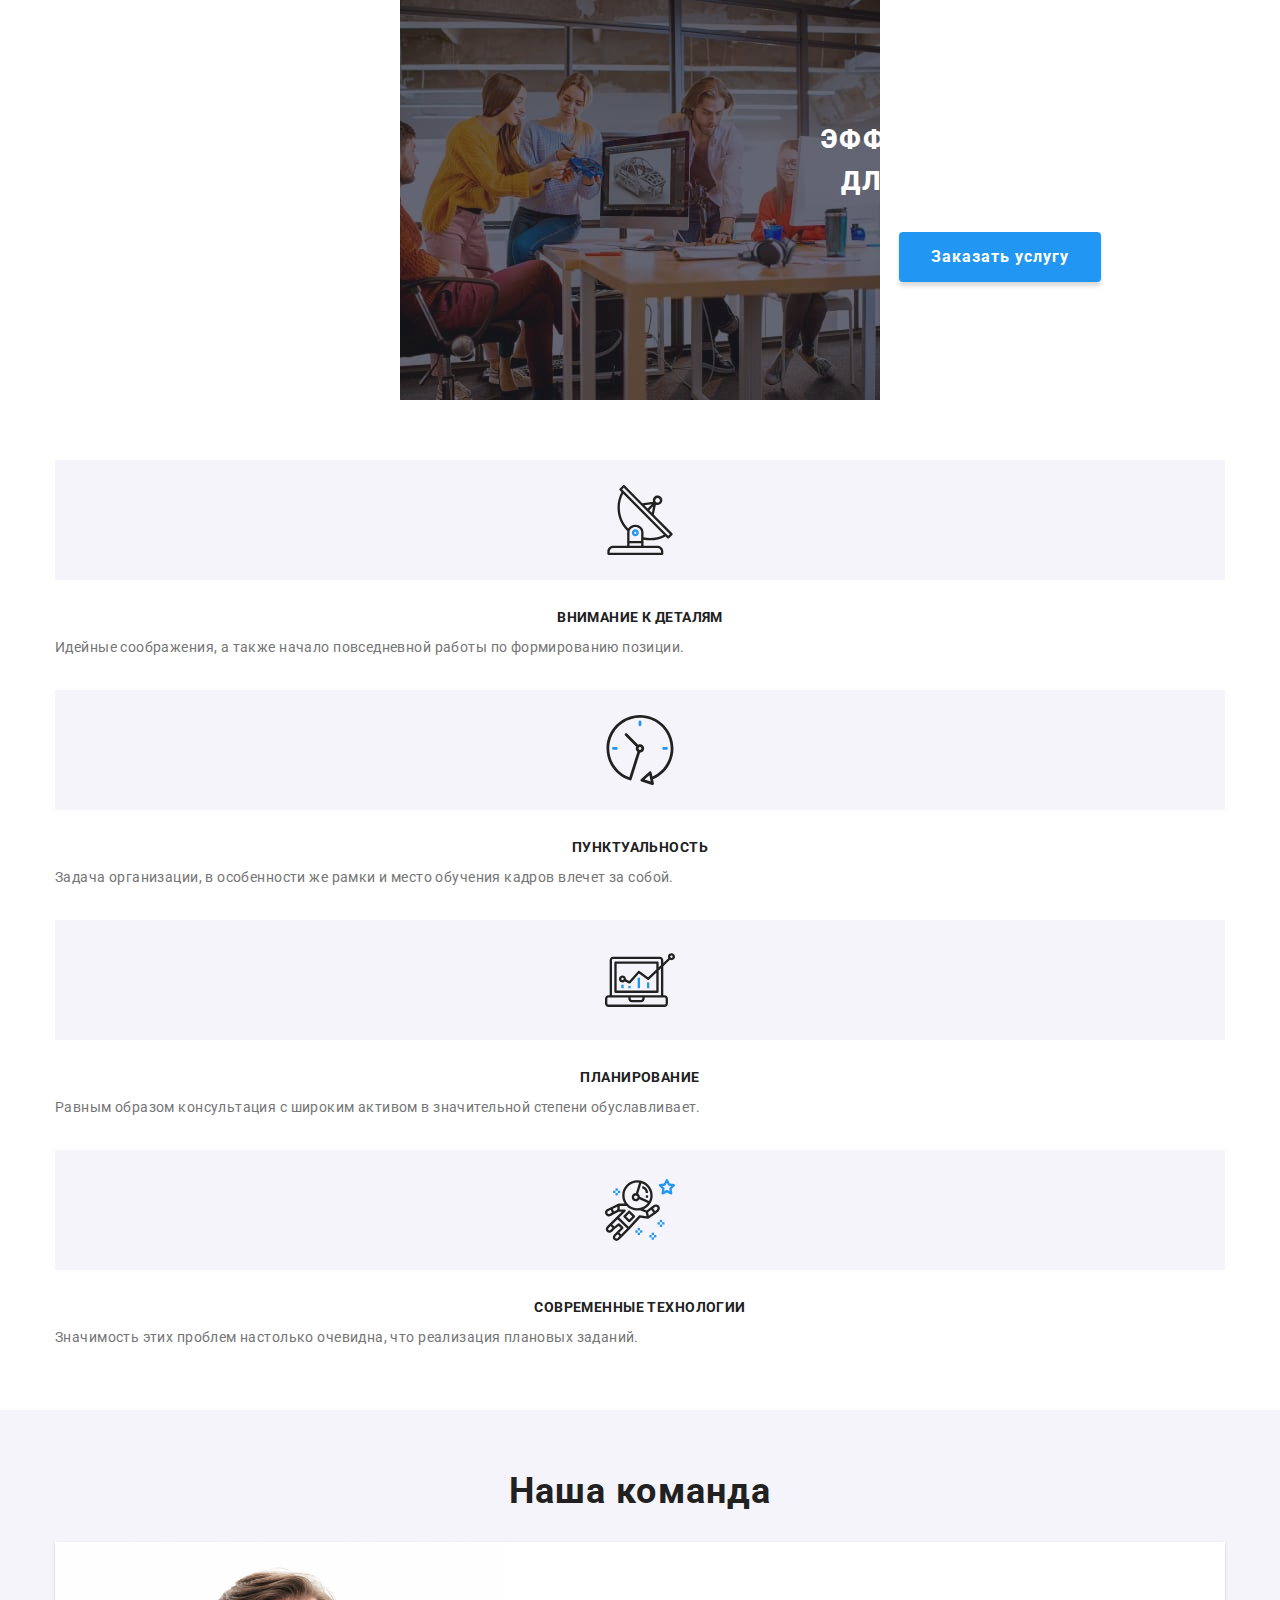
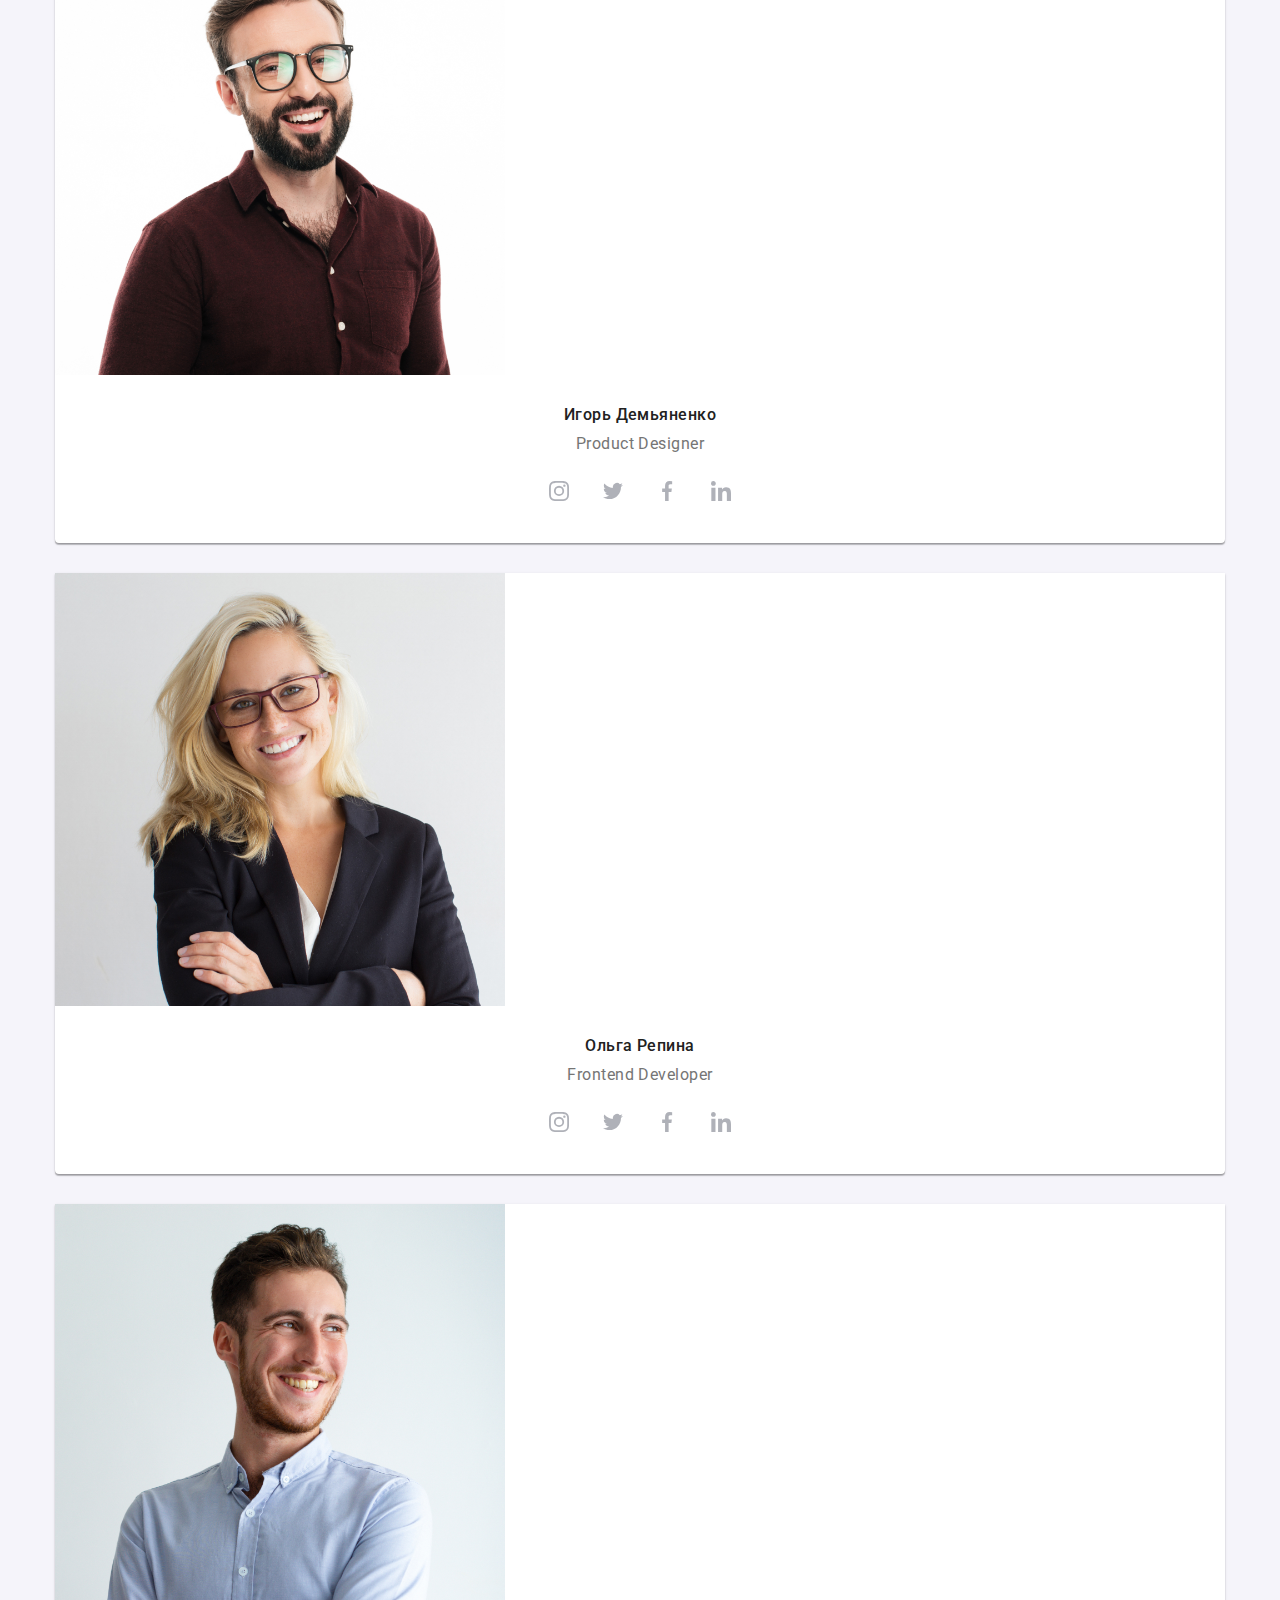
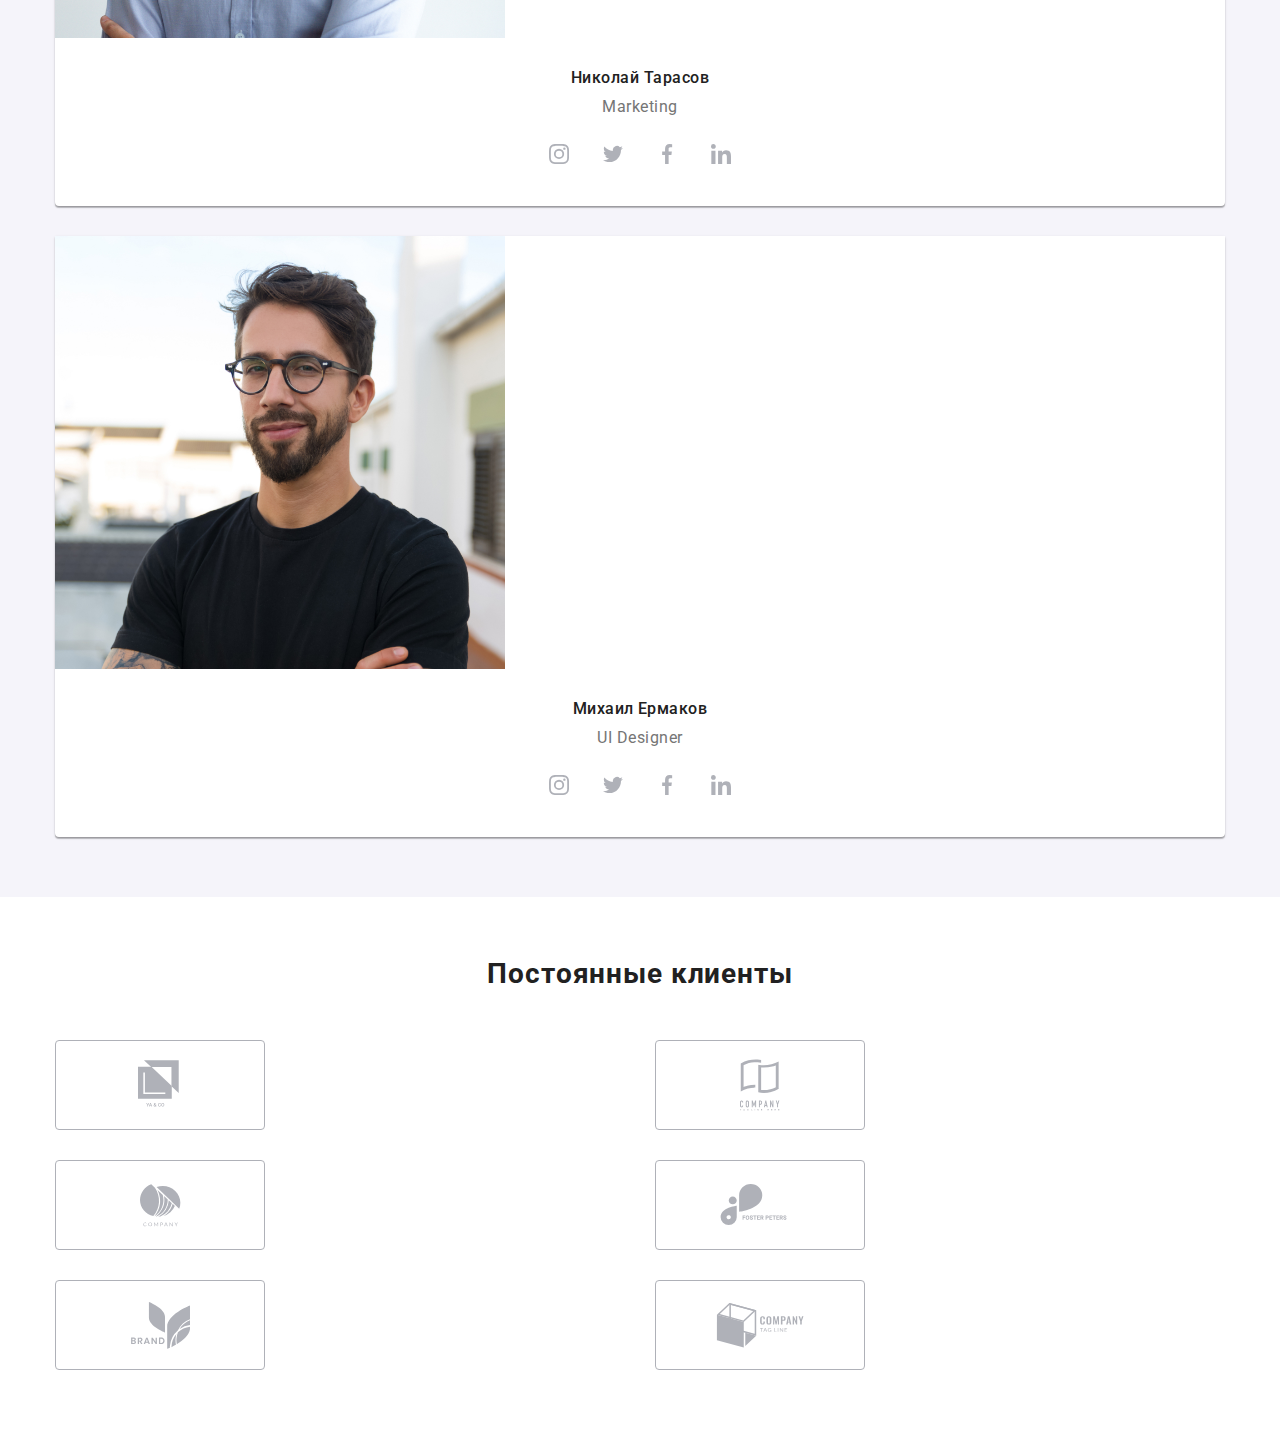
==== index.html @ 057b0af7 "Робота над мобільною версією" ====
<!DOCTYPE html>
<html lang="ru">
<head>
    <meta charset="UTF-8">
    <meta name="viewport" content="width=device-width, initial-scale=1.0">
    <title>WebStudio</title>
    <link href="https://fonts.googleapis.com/css2?family=Raleway:wght@700&family=Roboto:wght@400;500;700;900&display=swap"
        rel="stylesheet" />
    <link rel="stylesheet" href="https://cdnjs.cloudflare.com/ajax/libs/modern-normalize/1.0.0/modern-normalize.min.css" />
    <link rel="stylesheet" href="./css/main.min.css" />
</head>
<body>
    <!-- <header>
        <div class="container main-top">
            <nav class="nav">
                <a class="logo" href="./index.html">Web<span class="logo-top">Studio</span></a>
                <ul class="site-nav list">
                    <li class="item"><a class="navigation current" href="./index.html">Студия</a></li>
                    <li class="item"><a class="navigation" href="./portfolio.html">Портфолио</a></li>
                    <li class="item"><a class="navigation" href="#contacts">Контакты</a></li>
                </ul>
            </nav>
            <ul class="schedule-contacts list">
                <li>
                    <a class="contacts" href="mailto:info@example.com">
                    <svg class="contacts-icon" width="16" height="12">
                    <use href="./images/sprite.svg#envelope"></use>
                </svg>info@devstudio.com</a></li>
                <li>
                    <a class="contacts" href="tel:+380991111111">
                    <svg class="contacts-icon" width="10" height="16">
                    <use href="./images/sprite.svg#smartphone"></use>
                </svg>+38 096 111 11 11</a></li>
            </ul>
        </div>
    </header> -->
    <main>
        <div class="overlay">
            <section class="hero">
                <div class="container">
                    <div class="hero-container">
                        <h1 class="hero-title">Эффективные решения для вашего бизнеса</h1>
                        <button class="hero-button" type="button" data-modal-open>Заказать услугу</button>
                    </div>
                        <div class="backdrop is-hidden" data-modal>
                            <div class="modal">
                                <button class="close-btn" data-modal-close>
                                    <svg class="cross" width="11" height="11">
                                        <use href="./images/sprite.svg#close"></use>
                                    </svg></button>
                                <form class="form js-speaker-form" autocomplete="off">
                                    <h2 class="modal-title">Оставьте свои данные, мы вам перезвоним</h2>
                                    <div class="form-field">
                                        <label for="name" class="form-label">Имя</label>
                                        <input class="form-input" type="text" name="name" id="name" />
                                        <span class="form-element">
                                            <svg class="form-icon" width="18" height="18">
                                                <use href="./images/sprite.svg#name"></use>
                                            </svg>
                                        </span>
                                    </div>
                                    <div class="form-field">
                                        <label for="tel" class="form-label">Телефон</label>
                                        <input class="form-input" type="tel" name="tel" id="tel" />
                                        <span class="form-element">
                                            <svg class="form-icon" width="18" height="18">
                                                <use href="./images/sprite.svg#phone"></use>
                                            </svg>
                                        </span>
                                    </div>
                                    <div class="form-field">
                                        <label for="mail" class="form-label">Почта</label>
                                        <input class="form-input" type="mail" name="mail" id="mail" />
                                        <span class="form-element">
                                            <svg class="form-icon" width="18" height="18">
                                                <use href="./images/sprite.svg#email"></use>
                                            </svg>
                                        </span>
                                    </div>
                                    <div class="form-field">
                                        <label for="comment" class="form-label">Комментарий</label>
                                        <textarea name="comment" id="comment" rows="7" placeholder="Введите текст"></textarea>
                                    </div>
                                    <div class="agreement-check">
                                        <label class="agreement-form" for="agreement">
                                            <input class="checkbox" type="checkbox" name="agreement" id="agreement">
                                            <span class="check"></span>
                                            Соглашаюсь с рассылкой и принимаю&nbsp
                                            <a class="condition" href="">Условия договора</a></label>
                                    </div>
                                    <div class="form-btn">
                                        <button class="confirm-btn" type="submit">Отправить</button>
                                    </div>
                                </form>
                            </div>
                        </div>
                </div>
            </section>
        </div>
        <section class="features-section">
            <div class="container">
                <h2 hidden>Наши особенности</h2>
                <ul class="features-schedule list">
                    <li class="features-item">
                        <h3 class="features">Внимание к деталям</h3>
                        <p class="features-text">Идейные соображения, а также начало повседневной работы по формированию позиции.</p>
                    </li>
                    <li class="features-item">
                        <h3 class="features">Пунктуальность</h3>
                        <p class="features-text">Задача организации, в особенности же рамки и место обучения кадров влечет за собой.</p>
                    </li>
                    <li class="features-item">
                        <h3 class="features">Планирование</h3>
                        <p class="features-text">Равным образом консультация с широким активом в значительной степени обуславливает.</p>
                    </li>
                    <li class="features-item">
                        <h3 class="features">Современные технологии</h3>
                        <p class="features-text">Значимость этих проблем настолько очевидна, что реализация плановых заданий.</p>
                    </li>
                </ul>
            </div>
        </section>
        <!-- <section class="job-section">
            <div class="container">
                <h2 class="job-title">Чем мы занимаемся</h2>
                <ul class="job-schedule list">
                    <li class="job-item"><img src="./images/img1.jpg" width="370" height="294" alt="программист-работает-на-компьютере" />
                    <div class="label">Десктопные приложения</div></li>
                    <li class="job-item"><img src="./images/img2.jpg" width="370" height="294" alt="дизайнеры-разрабатывают-приложения-для-смартфонов" />
                    <div class="label">Мобильные приложения</div></li>
                    <li class="job-item"><img src="./images/img3.jpg" width="370" height="294" alt="художник-дизайнер-выбирает-цвета" />
                    <div class="label">Дизайнерские решения</div></li>
                </ul>
            </div>
        </section> -->
        <section class="team">
            <div class="container">
                <h2 class="team-title">Наша команда</h2>
                <ul class="team-schedule list">
                    <li class="team-item"><img class="team-photo" src="./images/img4.jpg" width="450" height="460" alt="Product Designer" />
                        <h3 class="name">Игорь Демьяненко</h3>
                        <p class="employment" lang="en">Product Designer</p>
                        <ul class="social list">
                            <li>
                                <a class="social-links" href="">
                                    <svg class="links-icons">
                                        <use href="./images/sprite.svg#instagram"></use>
                                    </svg>
                                </a>
                            </li>
                            <li>
                                <a class="social-links" href="">
                                    <svg class="links-icons">
                                        <use href="./images/sprite.svg#twitter"></use>
                                    </svg>
                                </a>
                            </li>
                            <li>
                                <a class="social-links" href="">
                                    <svg class="links-icons">
                                        <use href="./images/sprite.svg#facebook"></use>
                                    </svg>
                                </a>
                            </li>
                            <li>
                                <a class="social-links" href="">
                                    <svg class="links-icons">
                                        <use href="./images/sprite.svg#linkedin"></use>
                                    </svg>
                                </a>
                            </li>
                        </ul>
                    </li>
                    <li class="team-item"><img class="team-photo" src="./images/img5.jpg" width="450" height="460" alt="Frontend Developer" />
                        <h3 class="name">Ольга Репина</h3>
                        <p class="employment" lang="en">Frontend Developer</p>
                        <ul class="list social">
                            <li>
                                <a class="social-links" href="">
                                    <svg class="links-icons">
                                        <use href="./images/sprite.svg#instagram"></use>
                                    </svg>
                                </a>
                            </li>
                            <li>
                                <a class="social-links" href="">
                                    <svg class="links-icons">
                                        <use href="./images/sprite.svg#twitter"></use>
                                    </svg>
                                </a>
                            </li>
                            <li>
                                <a class="social-links" href="">
                                    <svg class="links-icons">
                                        <use href="./images/sprite.svg#facebook"></use>
                                    </svg>
                                </a>
                            </li>
                            <li>
                                <a class="social-links" href="">
                                    <svg class="links-icons">
                                        <use href="./images/sprite.svg#linkedin"></use>
                                    </svg>
                                </a>
                            </li>
                        </ul>
                    </li>
                    <li class="team-item"><img class="team-photo" src="./images/img6.jpg" width="450" height="460" alt="Marketing" />
                        <h3 class="name">Николай Тарасов</h3>
                        <p class="employment" lang="en">Marketing</p>
                        <ul class="list social">
                            <li>
                                <a class="social-links" href="">
                                    <svg class="links-icons">
                                        <use href="./images/sprite.svg#instagram"></use>
                                    </svg>
                                </a>
                            </li>
                            <li>
                                <a class="social-links" href="">
                                    <svg class="links-icons">
                                        <use href="./images/sprite.svg#twitter"></use>
                                    </svg>
                                </a>
                            </li>
                            <li>
                                <a class="social-links" href="">
                                    <svg class="links-icons">
                                        <use href="./images/sprite.svg#facebook"></use>
                                    </svg>
                                </a>
                            </li>
                            <li>
                                <a class="social-links" href="">
                                    <svg class="links-icons">
                                        <use href="./images/sprite.svg#linkedin"></use>
                                    </svg>
                                </a>
                            </li>
                        </ul>
                    </li>
                    <li class="team-item"><img class="team-photo" src="./images/img7.jpg" width="450" height="460" alt="UI Designer" />
                        <h3 class="name">Михаил Ермаков</h3>
                        <p class="employment" lang="en">UI Designer</p>
                        <ul class="list social">
                            <li>
                                <a class="social-links" href="">
                                    <svg class="links-icons">
                                        <use href="./images/sprite.svg#instagram"></use>
                                    </svg>
                                </a>
                            </li>
                            <li>
                                <a class="social-links" href="">
                                    <svg class="links-icons">
                                        <use href="./images/sprite.svg#twitter"></use>
                                    </svg>
                                </a>
                            </li>
                            <li>
                                <a class="social-links" href="">
                                    <svg class="links-icons">
                                        <use href="./images/sprite.svg#facebook"></use>
                                    </svg>
                                </a>
                            </li>
                            <li>
                                <a class="social-links" href="">
                                    <svg class="links-icons">
                                        <use href="./images/sprite.svg#linkedin"></use>
                                    </svg>
                                </a>
                            </li>
                        </ul>
                    </li>
                </ul>
            </div>
        </section>
        <section class="customers">
            <div class="container">
                <h2 class="customers-title">Постоянные клиенты</h2>
                <ul class="customers-schedule list">
                    <li class="item">
                        <a class="customers-links" href="">
                            <svg class="customers-icons" width="45" height="50">
                                <use href="./images/sprite.svg#logo-1"></use>
                            </svg>
                        </a>
                    </li>
                    <li class="item">
                        <a class="customers-links" href="">
                            <svg class="customers-icons" width="40" height="52">
                                <use href="./images/sprite.svg#logo-2"></use>
                            </svg>
                        </a>
                    </li>
                    <li class="item">
                        <a class="customers-links" href="">
                            <svg class="customers-icons" width="41" height="43">
                                <use href="./images/sprite.svg#logo-3"></use>
                            </svg>
                        </a>
                    </li>
                    <li class="item">
                        <a class="customers-links" href="">
                            <svg class="customers-icons" width="80" height="42">
                                <use href="./images/sprite.svg#logo-4"></use>
                            </svg>
                        </a>
                    </li>
                    <li class="item">
                        <a class="customers-links" href="">
                            <svg class="customers-icons" width="59" height="47">
                                <use href="./images/sprite.svg#logo-5"></use>
                            </svg>
                        </a>
                    </li>
                    <li class="item">
                        <a class="customers-links" href="">
                            <svg class="customers-icons" width="89" height="45">
                                <use href="./images/sprite.svg#logo-6"></use>
                            </svg>
                        </a>
                    </li>
                </ul>
            </div>
        </section>
    </main>
    <!-- <footer id="contacts" class="footer">
        <div class="container footer-general">
            <div class="footer-pack">
                <a class="logo" href="./index.html">Web<span class="logo-bottom">Studio</span></a>
                <ul class="footer-flexbox list">
                    <li class="location">г. Киев, пр-т Леси Украинки, 26</li>
                    <li><a class="mail" href="mailto:info@example.com">info@example.com</a></li>
                    <li><a class="mail" href="tel:+380991111111">+38 099 111 11 11</a></li>
                </ul>
            </div>
            <div class="appeal">
                <p class="appeal-title">присоединяйтесь</p>
                <ul class="schedule-socials list">
                    <li><a class="footer-socials" href="">
                            <svg class="links-icons">
                                <use href="./images/sprite.svg#instagram"></use>
                            </svg>
                        </a>
                    </li>
                    <li><a class="footer-socials" href="">
                            <svg class="links-icons">
                                <use href="./images/sprite.svg#twitter"></use>
                            </svg>
                        </a>
                    </li>
                    <li><a class="footer-socials" href="">
                            <svg class="links-icons">
                                    <use href="./images/sprite.svg#facebook"></use>
                            </svg>
                        </a>
                    </li>
                    <li><a class="footer-socials" href="">
                            <svg class="links-icons">
                                <use href="./images/sprite.svg#linkedin"></use>
                            </svg>
                        </a>
                    </li>
                </ul>
            </div>
            <div class="subscription">
                <form autocomplete="off">
                    <p class="subscription-title">подпишитесь на рассылку</p>
                    <div class="subscription-area">
                        <input class="subscription-input" type="mail" name="email" placeholder="E-mail" />
                        <button class="subscription-btn">Подписаться
                            <svg class="icon-send" width="24" height="24">
                                <use href="./images/sprite.svg#icon-send"></use>
                            </svg>
                        </button>
                    </div>
                </form>
            </div>
        </div>
    </footer> -->
    <script src="./js/modal.js"></script>
</body>
</html>
---- css/main.min.css ----
body{font-family:"Roboto", sans-serif;color:#757575;background-color:#fff}img{display:block;max-width:100%;height:auto}h1,h2,h3,p{margin-top:0}.list{margin:0;padding:0;list-style:none}.container{margin-left:auto;margin-right:auto;padding-left:15px;padding-right:15px}@media screen and (min-width: 480px){.container{width:480px}}@media screen and (min-width: 768px){.container{width:768px}}@media screen and (min-width: 1200px){.container{width:1200px}}.main-top{display:-webkit-box;display:-ms-flexbox;display:flex;-webkit-box-align:center;-ms-flex-align:center;align-items:center}.nav{display:-webkit-box;display:-ms-flexbox;display:flex;-webkit-box-align:center;-ms-flex-align:center;align-items:center}.logo-top{font-family:Raleway, sans-serif;font-weight:700;font-size:26px;line-height:1.19;letter-spacing:0.03em;color:#212121;text-decoration:none}.logo{font-family:Raleway, sans-serif;font-weight:700;font-size:26px;line-height:1.19;letter-spacing:0.03em;color:#2196f3;text-decoration:none}.site-nav{display:-webkit-box;display:-ms-flexbox;display:flex;margin-left:93px}.site-nav .item:not(:last-child){margin-right:50px}.navigation{position:relative;display:block;padding-top:32px;padding-bottom:32px;font-weight:500;font-size:14px;line-height:1.14;letter-spacing:0.02em;color:#212121;text-decoration:none;-webkit-transition:color 250ms cubic-bezier(0.4, 0, 0.2, 1);transition:color 250ms cubic-bezier(0.4, 0, 0.2, 1)}.navigation:hover,.navigation:focus{color:#2196f3}.navigation.current{color:#2196f3}.current::after{content:"";position:absolute;display:block;bottom:0;width:100%;height:4px;background-color:#2196f3;border-radius:2px}.schedule-contacts{display:-webkit-box;display:-ms-flexbox;display:flex;-webkit-box-align:center;-ms-flex-align:center;align-items:center;margin-left:auto}.schedule-contacts li:not(:last-child){margin-right:30px}.contacts{display:-webkit-box;display:-ms-flexbox;display:flex;-webkit-box-align:center;-ms-flex-align:center;align-items:center;font-weight:500;font-size:14px;line-height:1.14;letter-spacing:0.02em;color:#757575;text-decoration:none;-webkit-transition:color 250ms cubic-bezier(0.4, 0, 0.2, 1);transition:color 250ms cubic-bezier(0.4, 0, 0.2, 1)}.contacts:hover,.contacts:focus{color:#2196f3}.contacts:hover .contacts-icon,.contacts:focus .contacts-icon{fill:#2196f3}.contacts-icon{margin-right:10px;fill:#757575;-webkit-transition:fill 250ms cubic-bezier(0.4, 0, 0.2, 1);transition:fill 250ms cubic-bezier(0.4, 0, 0.2, 1)}.hero{padding-top:118px;padding-bottom:118px}.hero-container{max-width:360px;margin-left:auto;margin-right:auto;text-align:center}.hero-container .hero-title{margin-top:0;margin-bottom:30px;font-weight:900;font-size:26px;line-height:1.62;letter-spacing:0.06em;text-transform:uppercase;color:#fff}.hero-container .hero-button{display:inline-block;font-weight:700;font-size:16px;line-height:1.88;-webkit-box-align:center;-ms-flex-align:center;align-items:center;text-align:center;letter-spacing:0.06em;color:#fff;background-color:#2196f3;border-radius:4px;border:0px;padding:10px 32px;min-width:200px;-webkit-box-shadow:0px 4px 4px rgba(0,0,0,0.15);box-shadow:0px 4px 4px rgba(0,0,0,0.15);cursor:pointer}.hero-container .hero-button:hover,.hero-container .hero-button:focus{color:#2196f3;background-color:#fff}.overlay{max-width:480px;height:400px;margin-left:auto;margin-right:auto;background-image:-webkit-gradient(linear, left top, right top, from(rgba(47,48,58,0.4)), to(rgba(47,48,58,0.4))),url("../images/header-img.jpg");background-image:linear-gradient(to right, rgba(47,48,58,0.4), rgba(47,48,58,0.4)),url("../images/header-img.jpg");background-repeat:no-repeat;background-position:center;background-size:cover;background-color:#2f303a}.backdrop{position:fixed;top:0;left:0;width:100%;height:100%;background-color:rgba(0,0,0,0.2);z-index:1;opacity:1;-webkit-transition:opacity 250ms cubic-bezier(0.4, 0, 0.2, 1);transition:opacity 250ms cubic-bezier(0.4, 0, 0.2, 1)}.backdrop.is-hidden{opacity:0;pointer-events:none}.backdrop.is-hidden .modal{-webkit-transform:translate(-50%, -50%) scale(0.9);transform:translate(-50%, -50%) scale(0.9)}.modal{position:absolute;top:50%;left:50%;display:-webkit-box;display:-ms-flexbox;display:flex;-webkit-transform:translate(-50%, -50%) scale(1);transform:translate(-50%, -50%) scale(1);max-height:581px;max-width:528px;background-color:#fff;-webkit-box-shadow:0px 1px 3px rgba(0,0,0,0.12),0px 1px 1px rgba(0,0,0,0.14),0px 2px 1px rgba(0,0,0,0.2);box-shadow:0px 1px 3px rgba(0,0,0,0.12),0px 1px 1px rgba(0,0,0,0.14),0px 2px 1px rgba(0,0,0,0.2);border-radius:4px;-webkit-transition:-webkit-transform 250ms cubic-bezier(0.4, 0, 0.2, 1);transition:-webkit-transform 250ms cubic-bezier(0.4, 0, 0.2, 1);transition:transform 250ms cubic-bezier(0.4, 0, 0.2, 1);transition:transform 250ms cubic-bezier(0.4, 0, 0.2, 1), -webkit-transform 250ms cubic-bezier(0.4, 0, 0.2, 1)}.close-btn{position:absolute;top:8px;right:8px;width:30px;height:30px;border-radius:50%;border:1px solid rgba(0,0,0,0.1);background-color:#fff;cursor:pointer}.close-btn .cross{position:absolute;top:50%;left:50%;-webkit-transform:translate(-50%, -50%);transform:translate(-50%, -50%);-webkit-transition:fill 250ms cubic-bezier(0.4, 0, 0.2, 1);transition:fill 250ms cubic-bezier(0.4, 0, 0.2, 1)}.close-btn:hover .cross,.close-btn:focus .cross{fill:#2196f3}.modal-title{margin-bottom:12px;font-weight:700;font-size:20px;line-height:1.15;text-align:center;letter-spacing:0.03em;color:#212121}.features-section{padding-top:60px;padding-bottom:30px}.features-schedule .features-item::before{display:block;content:"";height:120px;margin-bottom:30px;background-color:#f5f4fa;background-repeat:no-repeat;background-position:center}.features-schedule .features-item:nth-child(1)::before{background-image:url("../images/icons/antenna 1.svg")}.features-schedule .features-item:nth-child(2)::before{background-image:url("../images/icons/clock 1.svg")}.features-schedule .features-item:nth-child(3)::before{background-image:url("../images/icons/diagram 1.svg")}.features-schedule .features-item:nth-child(4)::before{background-image:url("../images/icons/astronaut 1.svg")}.features{margin-bottom:10px;font-weight:700;font-size:14px;line-height:1.14;letter-spacing:0.03em;text-align:center;text-transform:uppercase;color:#212121}.features-text{margin-bottom:30px;font-weight:400;font-size:14px;line-height:1.71;letter-spacing:0.03em;color:#757575}.job-section{padding-bottom:94px}.job-title{margin-bottom:50px;font-weight:700;font-size:36px;line-height:1.17;text-align:center;letter-spacing:0.03em;color:#212121}.job-schedule{display:-webkit-box;display:-ms-flexbox;display:flex;padding:0;margin:0}.job-schedule .job-item{position:relative}.job-schedule .job-item:not(:last-child){margin-right:30px}.label{position:absolute;left:0;bottom:0;width:100%;padding-top:27px;padding-bottom:27px;margin:0;display:block;text-align:center;font-weight:700;font-size:14px;line-height:1.14;letter-spacing:0.03em;text-transform:uppercase;color:#f5f4fa;background:rgba(47,48,58,0.8)}.team{padding-top:60px;padding-bottom:30px;background-color:#f5f4fa}.team-title{margin-bottom:30px;font-weight:700;font-size:36px;line-height:1.17;text-align:center;letter-spacing:0.03em;color:#212121}.team-item{margin-bottom:30px;-webkit-box-shadow:0px 1px 3px rgba(0,0,0,0.12),0px 1px 1px rgba(0,0,0,0.14),0px 2px 1px rgba(0,0,0,0.2);box-shadow:0px 1px 3px rgba(0,0,0,0.12),0px 1px 1px rgba(0,0,0,0.14),0px 2px 1px rgba(0,0,0,0.2);border-radius:0px 0px 4px 4px;background-color:#fff}.team-photo{margin-bottom:30px}.name{margin-bottom:10px;font-weight:500;font-size:16px;line-height:1.19;text-align:center;letter-spacing:0.03em;color:#212121}.employment{margin-bottom:16px;font-weight:400;font-size:16px;line-height:1.19;text-align:center;letter-spacing:0.03em}.social{display:-webkit-box;display:-ms-flexbox;display:flex;-webkit-box-pack:center;-ms-flex-pack:center;justify-content:center;padding-bottom:30px}.social>li:not(:last-child){margin-right:10px}.social-links{display:-webkit-box;display:-ms-flexbox;display:flex;width:44px;height:44px;-webkit-box-pack:center;-ms-flex-pack:center;justify-content:center;-webkit-box-align:center;-ms-flex-align:center;align-items:center;border-radius:50%;fill:#afb1b8;background-color:#fff;-webkit-transition:background-color 250ms cubic-bezier(0.4, 0, 0.2, 1);transition:background-color 250ms cubic-bezier(0.4, 0, 0.2, 1)}.social-links .links-icons{width:20px;height:20px;-webkit-transition:fill 250ms cubic-bezier(0.4, 0, 0.2, 1);transition:fill 250ms cubic-bezier(0.4, 0, 0.2, 1)}.social-links:hover,.social-links:focus{background-color:#2196f3}.social-links:hover .links-icons,.social-links:focus .links-icons{fill:#fff}.customers{padding-top:60px;padding-bottom:60px}.customers-title{margin-bottom:50px;font-weight:700;font-size:28px;line-height:1.18;text-align:center;letter-spacing:0.03em;color:#212121}.customers-schedule{display:-webkit-box;display:-ms-flexbox;display:flex;-ms-flex-wrap:wrap;flex-wrap:wrap;margin-right:-30px;margin-bottom:-30px}.customers-schedule .item{margin-right:30px;margin-bottom:30px;-ms-flex-preferred-size:calc(100% / 2 - 30px);flex-basis:calc(100% / 2 - 30px)}.customers-links{display:-webkit-box;display:-ms-flexbox;display:flex;width:210px;height:90px;border:1px solid #afb1b8;border-radius:4px;-webkit-box-pack:center;-ms-flex-pack:center;justify-content:center;-webkit-box-align:center;-ms-flex-align:center;align-items:center;-webkit-transition:background-color,border-color 250ms cubic-bezier(0.4, 0, 0.2, 1);transition:background-color,border-color 250ms cubic-bezier(0.4, 0, 0.2, 1)}.customers-links .customers-icons{fill:#afb1b8;-webkit-transition:fill 250ms cubic-bezier(0.4, 0, 0.2, 1);transition:fill 250ms cubic-bezier(0.4, 0, 0.2, 1)}.customers-links:hover,.customers-links:focus{background-color:#fff;border-color:#2196f3}.customers-links:hover .customers-icons,.customers-links:focus .customers-icons{fill:#2196f3}footer{background-color:#2f303a}.footer{padding-top:60px;padding-bottom:60px}.logo-bottom{font-family:Raleway, sans-serif;font-weight:700;font-size:26px;line-height:1.19;letter-spacing:0.03em;color:#fff;text-decoration:none}.footer-flexbox{display:-webkit-box;display:-ms-flexbox;display:flex;-webkit-box-orient:vertical;-webkit-box-direction:normal;-ms-flex-direction:column;flex-direction:column}.footer-flexbox .location{margin-bottom:9px;margin-top:20px;font-family:Roboto, sans-serif;font-weight:400;font-size:14px;line-height:1.71;letter-spacing:0.03em;color:#fff;list-style:none;text-decoration:none}.footer-flexbox .mail+.mail{margin-top:9px}.footer-flexbox .mail{font-family:Roboto, sans-serif;font-weight:400;font-size:14px;line-height:1.71;text-decoration:none;letter-spacing:0.03em;color:rgba(255,255,255,0.6)}.footer-general{display:-webkit-box;display:-ms-flexbox;display:flex}.footer-pack{display:-webkit-box;display:-ms-flexbox;display:flex;-webkit-box-orient:vertical;-webkit-box-direction:normal;-ms-flex-direction:column;flex-direction:column}.appeal{padding-top:12px;margin-left:70px}.appeal-title{margin-bottom:20px;font-weight:700;font-size:14px;line-height:1.14;letter-spacing:0.03em;text-transform:uppercase;color:#fff}.schedule-socials{display:-webkit-box;display:-ms-flexbox;display:flex;-webkit-box-pack:start;-ms-flex-pack:start;justify-content:flex-start}.schedule-socials>li:not(:last-child){margin-right:10px}.footer-socials{display:-webkit-box;display:-ms-flexbox;display:flex;width:44px;height:44px;-webkit-box-pack:center;-ms-flex-pack:center;justify-content:center;-webkit-box-align:center;-ms-flex-align:center;align-items:center;border-radius:50%;fill:#fff;background-color:rgba(255,255,255,0.1);-webkit-transition:fill,background-color 250ms cubic-bezier(0.4, 0, 0.2, 1);transition:fill,background-color 250ms cubic-bezier(0.4, 0, 0.2, 1)}.footer-socials .links-icons{width:20px;height:20px;-webkit-transition:fill 250ms cubic-bezier(0.4, 0, 0.2, 1);transition:fill 250ms cubic-bezier(0.4, 0, 0.2, 1)}.footer-socials:hover,.footer-socials:focus{background-color:#2196f3}.footer-socials:hover .links-icons,.footer-socials:focus .links-icons{fill:#fff}.subscription{margin-left:93px}.subscription-title{font-weight:700;font-size:14px;line-height:1.14;letter-spacing:0.03em;text-transform:uppercase;color:#fff}.subscription-area{display:-webkit-box;display:-ms-flexbox;display:flex}.subscription-input{width:358px;height:50px;left:815px;top:2785px;padding:15px 16px;color:#fff;background-color:var(--dark-gray);border:1px solid rgba(255,255,255,0.3);-webkit-box-sizing:border-box;box-sizing:border-box;-webkit-filter:drop-shadow(0px 4px 4px rgba(0,0,0,0.15));filter:drop-shadow(0px 4px 4px rgba(0,0,0,0.15));border-radius:4px}.subscription-input::-webkit-input-placeholder{color:rgba(255,255,255,0.6)}.subscription-input:-ms-input-placeholder{color:rgba(255,255,255,0.6)}.subscription-input::-ms-input-placeholder{color:rgba(255,255,255,0.6)}.subscription-input::placeholder{color:rgba(255,255,255,0.6)}.subscription-btn{position:relative;display:block;min-width:200px;height:50px;margin-left:12px;font-weight:700;font-size:16px;line-height:1.88;-webkit-box-align:center;-ms-flex-align:center;align-items:center;text-align:center;letter-spacing:0.06em;color:#fff;background:#2196f3;border:0;-webkit-box-shadow:0px 4px 4px rgba(0,0,0,0.15);box-shadow:0px 4px 4px rgba(0,0,0,0.15);border-radius:4px;cursor:pointer}.subscription-btn .icon-send{position:relative;top:6px;margin-left:4px;fill:#fff;-webkit-box-align:center;-ms-flex-align:center;align-items:center}.subscription-btn:hover,.subscription-btn:focus{color:#2196f3;background-color:#fff}.subscription-btn:hover .icon-send,.subscription-btn:focus .icon-send{fill:#2196f3}.header{border-bottom:1px solid #ececec}.button{font-family:Roboto, sans-serif;font-weight:500;font-size:16px;line-height:1.62;letter-spacing:0.03em;color:#212121;background-color:#f5f4fa;border-radius:4px;padding:5.76px 22.28px;border:2px solid transparent;cursor:pointer;-webkit-transition:color,background-color 250ms cubic-bezier(0.4, 0, 0.2, 1);transition:color,background-color 250ms cubic-bezier(0.4, 0, 0.2, 1)}.button:hover,.button:focus{background-color:#2196f3;color:#fff}.filters{display:-webkit-box;display:-ms-flexbox;display:flex;-webkit-box-align:center;-ms-flex-align:center;align-items:center;-webkit-box-pack:center;-ms-flex-pack:center;justify-content:center;padding-top:94px;padding-bottom:50px}.filters .filters-item:not(:last-child){margin-right:8px}.projects-section{padding-bottom:94px}.projects-schedule{display:-webkit-box;display:-ms-flexbox;display:flex;-ms-flex-wrap:wrap;flex-wrap:wrap}.projects-item{border:1px solid #eeeeee;width:370px;background:#fff;overflow:hidden;-webkit-transition:-webkit-box-shadow 250ms cubic-bezier(0.4, 0, 0.2, 1);transition:-webkit-box-shadow 250ms cubic-bezier(0.4, 0, 0.2, 1);transition:box-shadow 250ms cubic-bezier(0.4, 0, 0.2, 1);transition:box-shadow 250ms cubic-bezier(0.4, 0, 0.2, 1), -webkit-box-shadow 250ms cubic-bezier(0.4, 0, 0.2, 1)}.projects-title{padding-left:24px;margin-bottom:4px;font-weight:700;font-size:18px;line-height:2;letter-spacing:0.06em;color:#212121}.projects{padding-left:24px;margin-bottom:20px;font-weight:400;font-size:16px;line-height:1.87;letter-spacing:0.03em;color:#757575}.projects-link{text-decoration:none;margin-right:30px;margin-bottom:30px}.projects-link .projects-thumb{position:relative;overflow:hidden}.projects-link .projects-thumb .subitem{position:absolute;padding:63px 24px;bottom:0;left:0;width:100%;height:100%;margin:0;opacity:0;font-weight:400;font-size:18px;line-height:1.56;letter-spacing:0.03em;color:#fff;background-color:rgba(33,150,243,0.9);-webkit-transform:translateY(100%);transform:translateY(100%);-webkit-transition:opacity,-webkit-transform 250ms cubic-bezier(0.4, 0, 0.2, 1);transition:opacity,-webkit-transform 250ms cubic-bezier(0.4, 0, 0.2, 1);transition:opacity,transform 250ms cubic-bezier(0.4, 0, 0.2, 1);transition:opacity,transform 250ms cubic-bezier(0.4, 0, 0.2, 1),-webkit-transform 250ms cubic-bezier(0.4, 0, 0.2, 1)}.projects-link .projects-thumb:hover .subitem,.projects-link .projects-thumb:focus .subitem{opacity:1}.projects-link:hover .subitem,.projects-link:focus .subitem{-webkit-transform:translateY(0);transform:translateY(0);opacity:1}.projects-link:nth-child(3n){margin-right:0}.projects-link:nth-last-child(-n+3){margin-bottom:0}.projects-link:hover,.projects-link:focus{-webkit-box-shadow:0px 1px 1px rgba(0,0,0,0.12),0px 4px 4px rgba(0,0,0,0.06),1px 4px 6px rgba(0,0,0,0.16);box-shadow:0px 1px 1px rgba(0,0,0,0.12),0px 4px 4px rgba(0,0,0,0.06),1px 4px 6px rgba(0,0,0,0.16)}.form{width:448px;margin:40px}.form-field{position:relative;display:-webkit-box;display:-ms-flexbox;display:flex;-webkit-box-orient:vertical;-webkit-box-direction:normal;-ms-flex-direction:column;flex-direction:column;margin-bottom:10px}.form-field .form-input{height:40px;padding-left:42px;padding-top:11px;padding-right:12px;padding-bottom:11px;font-size:12px;color:#212121;border:1px solid rgba(33,33,33,0.2);border-radius:4px;cursor:pointer;-webkit-transition:fill 250ms cubic-bezier(0.4, 0, 0.2, 1);transition:fill 250ms cubic-bezier(0.4, 0, 0.2, 1)}.form-field .form-input:focus{outline:0;border-color:#2196f3}.form-field .form-input:focus ~ .form-element{fill:#2196f3}.form-field .form-element{position:absolute;top:28px;left:12px}.form-label{margin-bottom:4px;font-size:12px}textarea{height:120px;padding:16px 12px;margin-bottom:10px;font-weight:400;font-size:12px;line-height:1.17;letter-spacing:0.01em;color:#212121;border:1px solid rgba(33,33,33,0.2);border-radius:4px;resize:none}textarea::-webkit-input-placeholder{color:rgba(117,117,117,0.5)}textarea:-ms-input-placeholder{color:rgba(117,117,117,0.5)}textarea::-ms-input-placeholder{color:rgba(117,117,117,0.5)}textarea::placeholder{color:rgba(117,117,117,0.5)}textarea:focus{outline:0;border-color:#2196f3}.agreement-check{display:-webkit-box;display:-ms-flexbox;display:flex;-webkit-box-align:center;-ms-flex-align:center;align-items:center;-webkit-box-pack:center;-ms-flex-pack:center;justify-content:center}.checkbox{display:-webkit-box;display:-ms-flexbox;display:flex;-webkit-box-pack:center;-ms-flex-pack:center;justify-content:center;margin-right:10px;position:absolute;width:1px;height:1px;margin:-1px;border:0;padding:0;clip:rect(0 0 0 0);overflow:hidden}.check{position:absolute;top:5px;left:-20px;width:16px;height:15px;border-radius:2px;border:2px solid #212121}.checkbox:checked+.check{background-image:url(../images/icons/check-on.svg);background-size:contain;border:0}.agreement-form{position:relative;font-weight:400;font-size:14px;line-height:1.71;letter-spacing:0.03em;color:#757575}.form-btn{display:-webkit-box;display:-ms-flexbox;display:flex;-webkit-box-pack:center;-ms-flex-pack:center;justify-content:center;margin-top:30px}.condition{text-decoration:underline;color:#2196f3}.confirm-btn{display:inline-block;min-width:200px;height:50px;font-weight:700;font-size:16px;line-height:1.88;text-align:center;letter-spacing:0.06em;color:#fff;background:#2196f3;border:0;-webkit-box-shadow:0px 4px 4px rgba(0,0,0,0.15);box-shadow:0px 4px 4px rgba(0,0,0,0.15);border-radius:4px;cursor:pointer}.confirm-btn:hover,.confirm-btn:focus{color:#2196f3;background-color:#fff}
/*# sourceMappingURL=main.min.css.map */
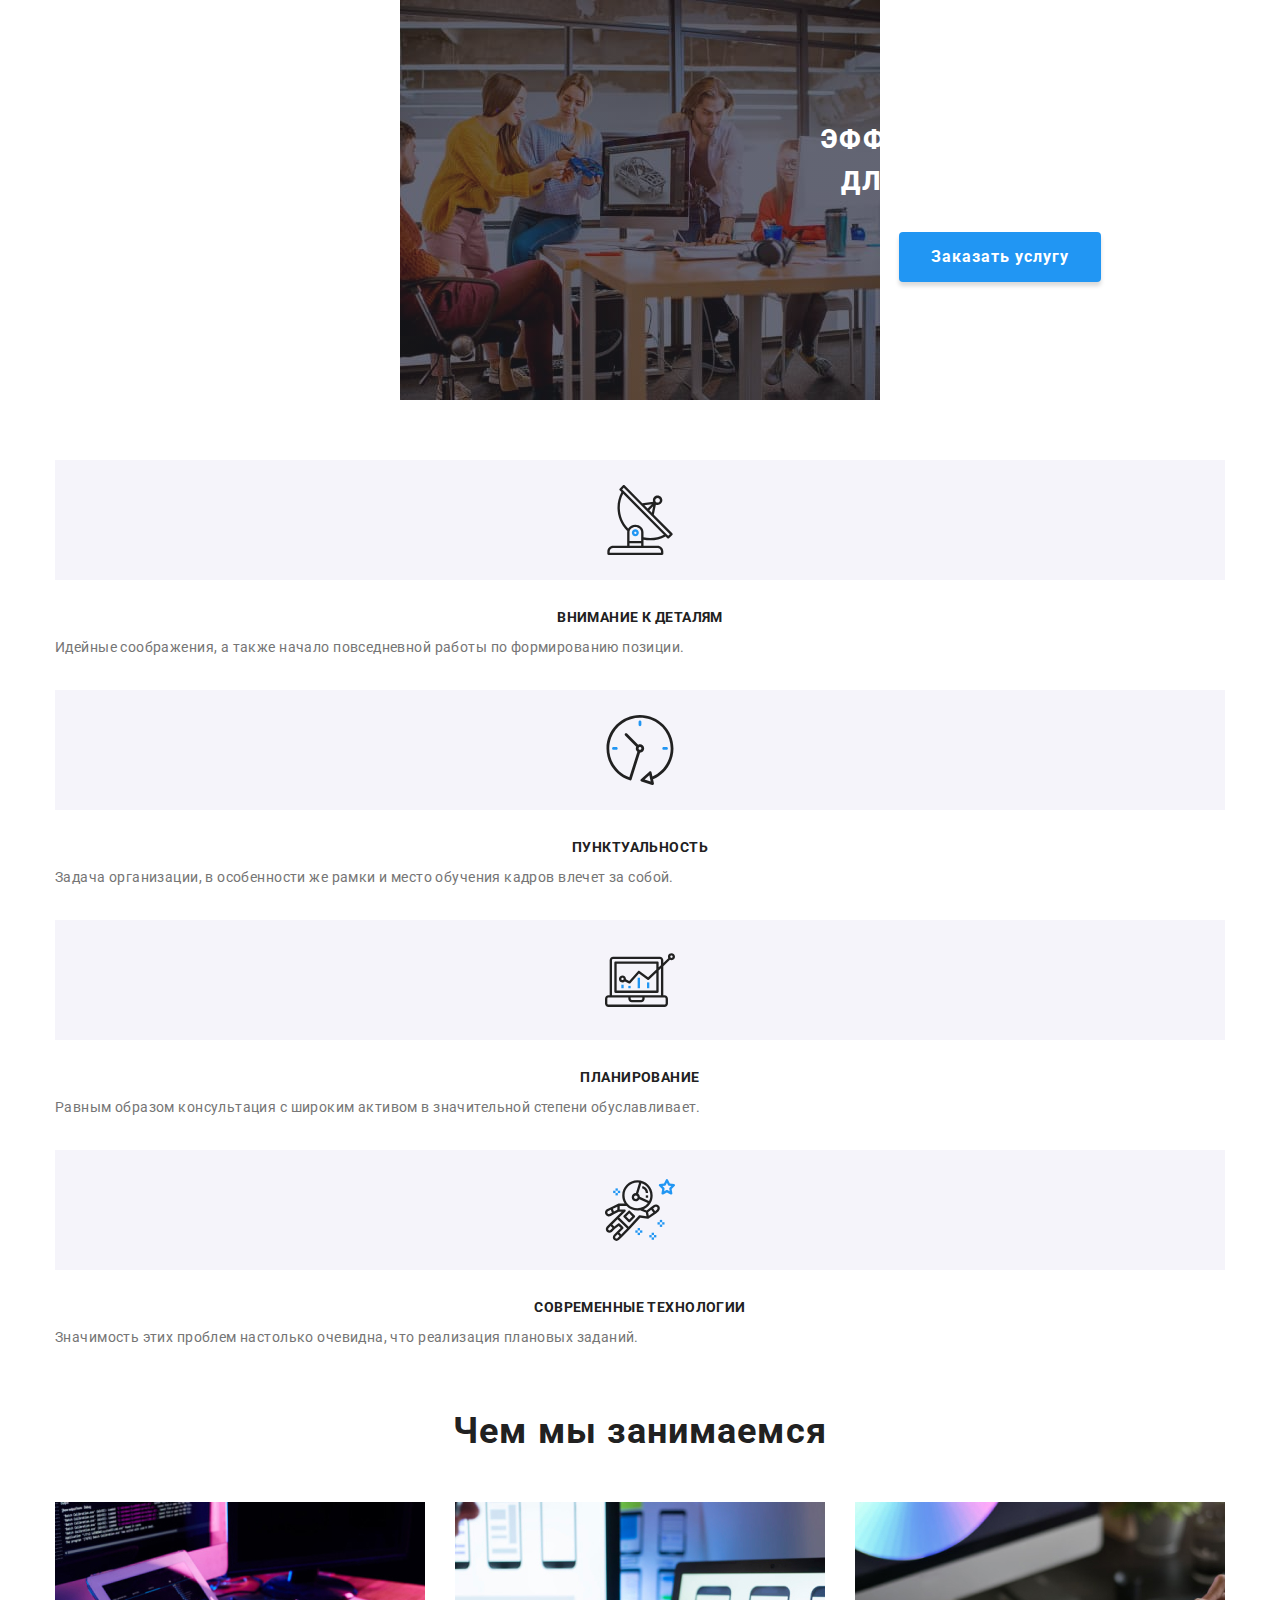
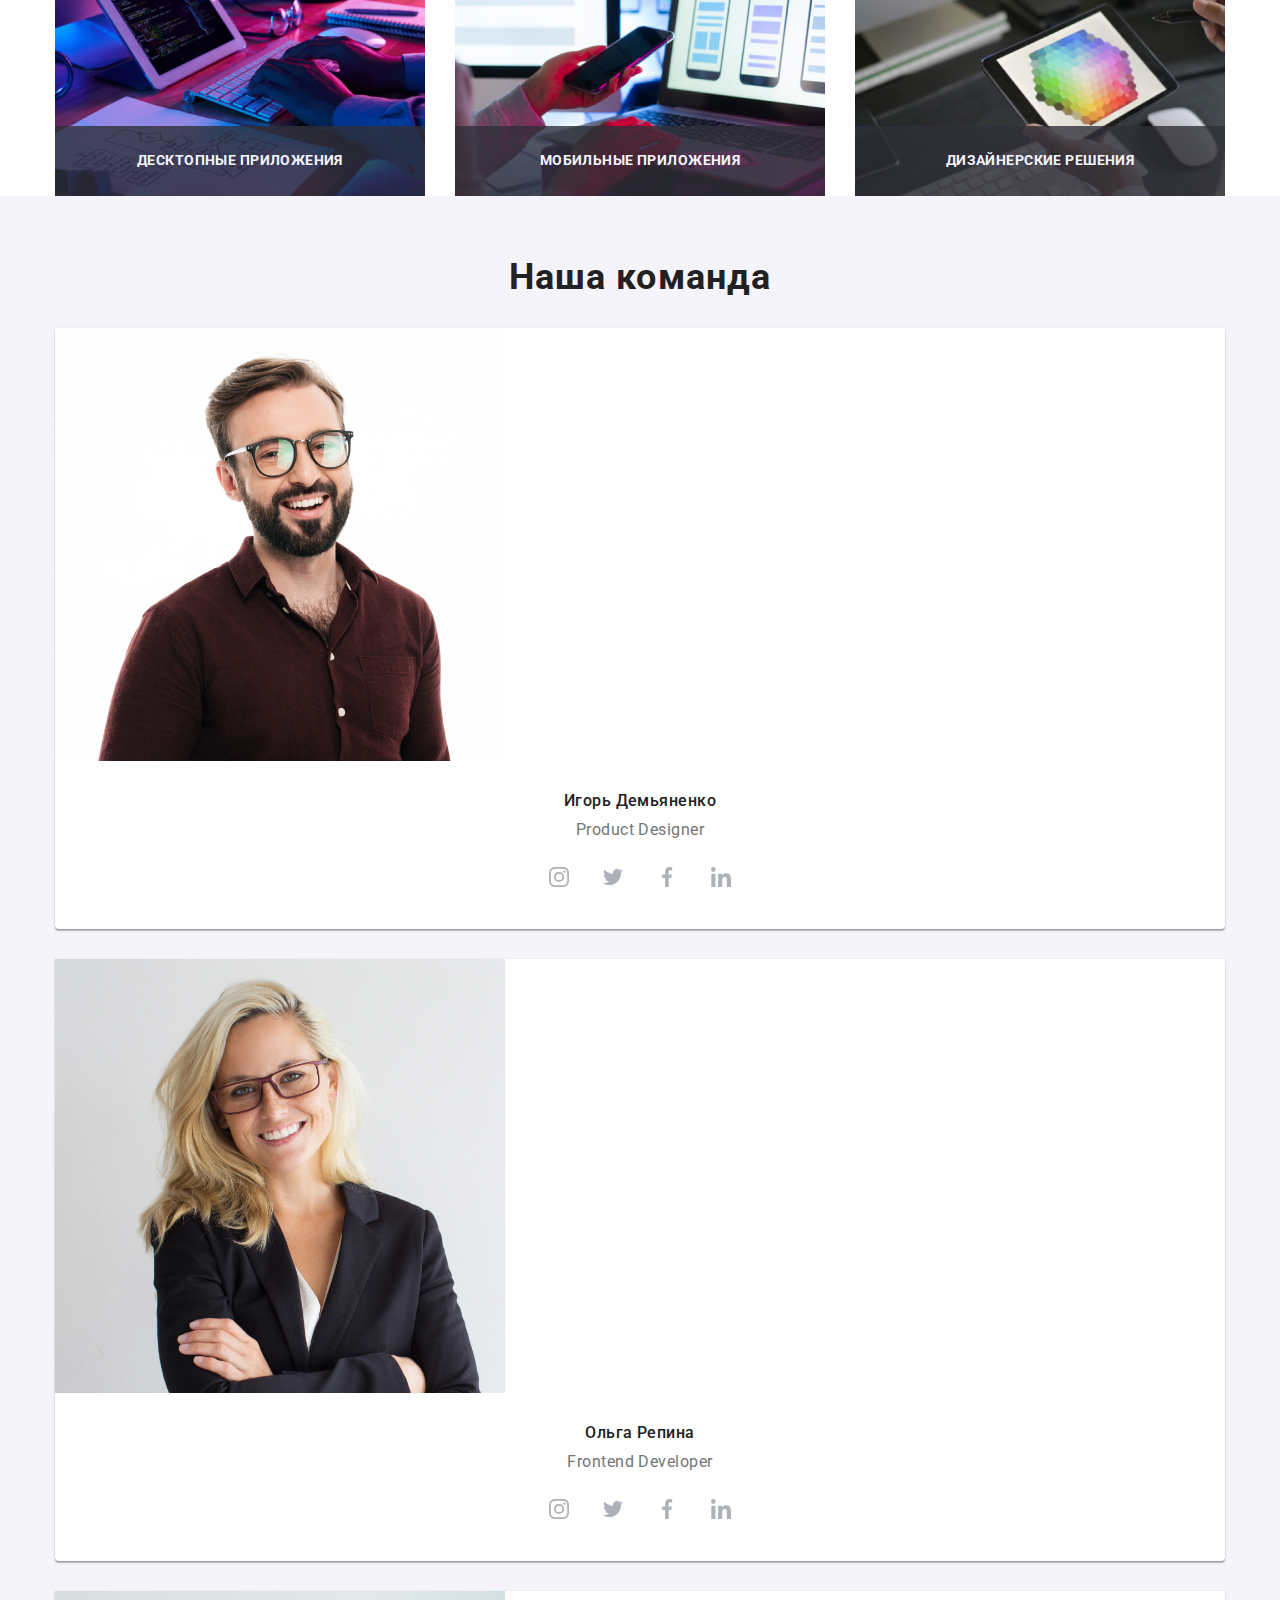
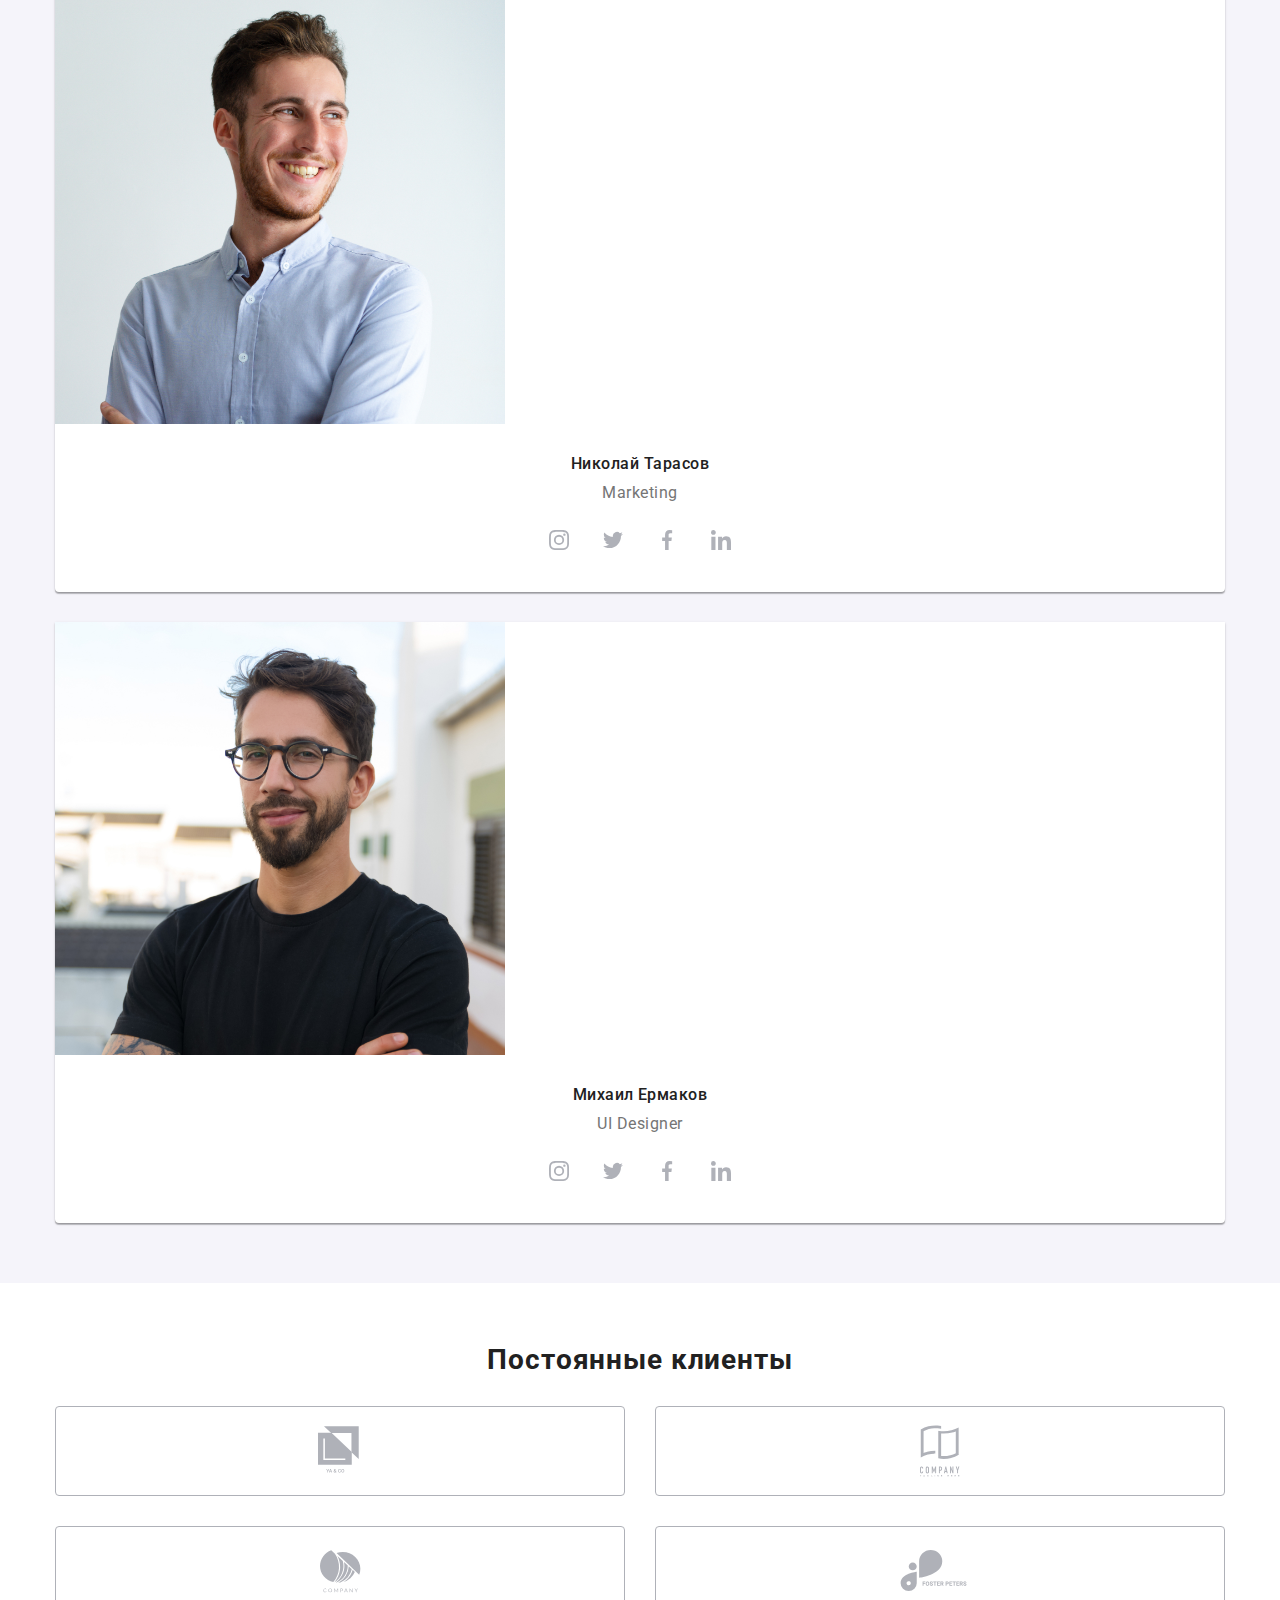
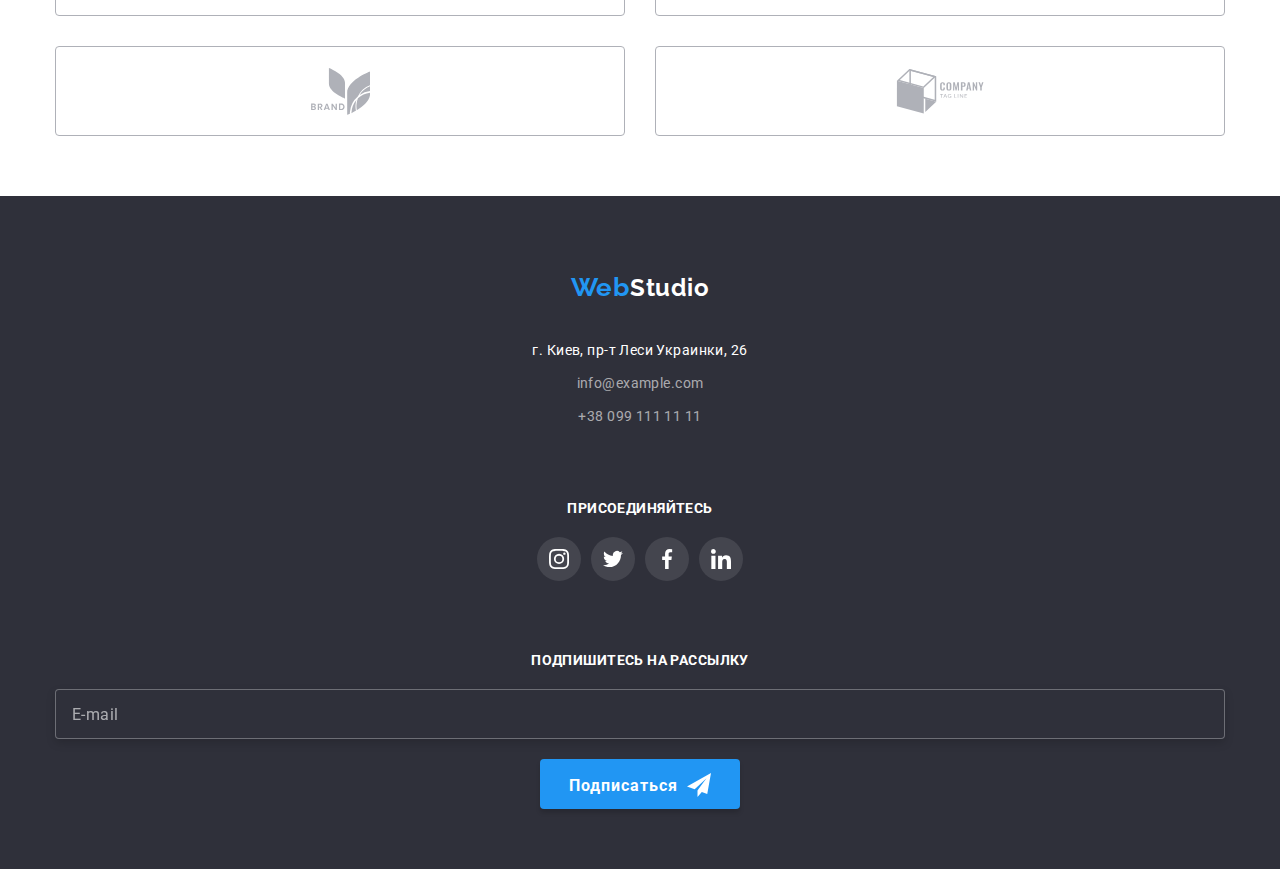
==== commit 09d741ba: "Робота над мобільною версією 02" ====
--- a/index.html
+++ b/index.html
@@ -120,7 +120,7 @@
                 </ul>
             </div>
         </section>
-        <!-- <section class="job-section">
+        <section class="job-section">
             <div class="container">
                 <h2 class="job-title">Чем мы занимаемся</h2>
                 <ul class="job-schedule list">
@@ -132,7 +132,7 @@
                     <div class="label">Дизайнерские решения</div></li>
                 </ul>
             </div>
-        </section> -->
+        </section>
         <section class="team">
             <div class="container">
                 <h2 class="team-title">Наша команда</h2>
@@ -326,15 +326,15 @@
             </div>
         </section>
     </main>
-    <!-- <footer id="contacts" class="footer">
+    <footer id="contacts" class="footer">
         <div class="container footer-general">
             <div class="footer-pack">
                 <a class="logo" href="./index.html">Web<span class="logo-bottom">Studio</span></a>
-                <ul class="footer-flexbox list">
-                    <li class="location">г. Киев, пр-т Леси Украинки, 26</li>
-                    <li><a class="mail" href="mailto:info@example.com">info@example.com</a></li>
-                    <li><a class="mail" href="tel:+380991111111">+38 099 111 11 11</a></li>
-                </ul>
+                <address class="address-flexbox list">
+                    <p class="location">г. Киев, пр-т Леси Украинки, 26</p>
+                    <a class="mail" href="mailto:info@example.com">info@example.com</a>
+                    <a class="mail" href="tel:+380991111111">+38 099 111 11 11</a>
+            </address>
             </div>
             <div class="appeal">
                 <p class="appeal-title">присоединяйтесь</p>
@@ -379,7 +379,7 @@
                 </form>
             </div>
         </div>
-    </footer> -->
+    </footer>
     <script src="./js/modal.js"></script>
 </body>
 </html>--- a/css/main.min.css
+++ b/css/main.min.css
@@ -1,2 +1,2 @@
-body{font-family:"Roboto", sans-serif;color:#757575;background-color:#fff}img{display:block;max-width:100%;height:auto}h1,h2,h3,p{margin-top:0}.list{margin:0;padding:0;list-style:none}.container{margin-left:auto;margin-right:auto;padding-left:15px;padding-right:15px}@media screen and (min-width: 480px){.container{width:480px}}@media screen and (min-width: 768px){.container{width:768px}}@media screen and (min-width: 1200px){.container{width:1200px}}.main-top{display:-webkit-box;display:-ms-flexbox;display:flex;-webkit-box-align:center;-ms-flex-align:center;align-items:center}.nav{display:-webkit-box;display:-ms-flexbox;display:flex;-webkit-box-align:center;-ms-flex-align:center;align-items:center}.logo-top{font-family:Raleway, sans-serif;font-weight:700;font-size:26px;line-height:1.19;letter-spacing:0.03em;color:#212121;text-decoration:none}.logo{font-family:Raleway, sans-serif;font-weight:700;font-size:26px;line-height:1.19;letter-spacing:0.03em;color:#2196f3;text-decoration:none}.site-nav{display:-webkit-box;display:-ms-flexbox;display:flex;margin-left:93px}.site-nav .item:not(:last-child){margin-right:50px}.navigation{position:relative;display:block;padding-top:32px;padding-bottom:32px;font-weight:500;font-size:14px;line-height:1.14;letter-spacing:0.02em;color:#212121;text-decoration:none;-webkit-transition:color 250ms cubic-bezier(0.4, 0, 0.2, 1);transition:color 250ms cubic-bezier(0.4, 0, 0.2, 1)}.navigation:hover,.navigation:focus{color:#2196f3}.navigation.current{color:#2196f3}.current::after{content:"";position:absolute;display:block;bottom:0;width:100%;height:4px;background-color:#2196f3;border-radius:2px}.schedule-contacts{display:-webkit-box;display:-ms-flexbox;display:flex;-webkit-box-align:center;-ms-flex-align:center;align-items:center;margin-left:auto}.schedule-contacts li:not(:last-child){margin-right:30px}.contacts{display:-webkit-box;display:-ms-flexbox;display:flex;-webkit-box-align:center;-ms-flex-align:center;align-items:center;font-weight:500;font-size:14px;line-height:1.14;letter-spacing:0.02em;color:#757575;text-decoration:none;-webkit-transition:color 250ms cubic-bezier(0.4, 0, 0.2, 1);transition:color 250ms cubic-bezier(0.4, 0, 0.2, 1)}.contacts:hover,.contacts:focus{color:#2196f3}.contacts:hover .contacts-icon,.contacts:focus .contacts-icon{fill:#2196f3}.contacts-icon{margin-right:10px;fill:#757575;-webkit-transition:fill 250ms cubic-bezier(0.4, 0, 0.2, 1);transition:fill 250ms cubic-bezier(0.4, 0, 0.2, 1)}.hero{padding-top:118px;padding-bottom:118px}.hero-container{max-width:360px;margin-left:auto;margin-right:auto;text-align:center}.hero-container .hero-title{margin-top:0;margin-bottom:30px;font-weight:900;font-size:26px;line-height:1.62;letter-spacing:0.06em;text-transform:uppercase;color:#fff}.hero-container .hero-button{display:inline-block;font-weight:700;font-size:16px;line-height:1.88;-webkit-box-align:center;-ms-flex-align:center;align-items:center;text-align:center;letter-spacing:0.06em;color:#fff;background-color:#2196f3;border-radius:4px;border:0px;padding:10px 32px;min-width:200px;-webkit-box-shadow:0px 4px 4px rgba(0,0,0,0.15);box-shadow:0px 4px 4px rgba(0,0,0,0.15);cursor:pointer}.hero-container .hero-button:hover,.hero-container .hero-button:focus{color:#2196f3;background-color:#fff}.overlay{max-width:480px;height:400px;margin-left:auto;margin-right:auto;background-image:-webkit-gradient(linear, left top, right top, from(rgba(47,48,58,0.4)), to(rgba(47,48,58,0.4))),url("../images/header-img.jpg");background-image:linear-gradient(to right, rgba(47,48,58,0.4), rgba(47,48,58,0.4)),url("../images/header-img.jpg");background-repeat:no-repeat;background-position:center;background-size:cover;background-color:#2f303a}.backdrop{position:fixed;top:0;left:0;width:100%;height:100%;background-color:rgba(0,0,0,0.2);z-index:1;opacity:1;-webkit-transition:opacity 250ms cubic-bezier(0.4, 0, 0.2, 1);transition:opacity 250ms cubic-bezier(0.4, 0, 0.2, 1)}.backdrop.is-hidden{opacity:0;pointer-events:none}.backdrop.is-hidden .modal{-webkit-transform:translate(-50%, -50%) scale(0.9);transform:translate(-50%, -50%) scale(0.9)}.modal{position:absolute;top:50%;left:50%;display:-webkit-box;display:-ms-flexbox;display:flex;-webkit-transform:translate(-50%, -50%) scale(1);transform:translate(-50%, -50%) scale(1);max-height:581px;max-width:528px;background-color:#fff;-webkit-box-shadow:0px 1px 3px rgba(0,0,0,0.12),0px 1px 1px rgba(0,0,0,0.14),0px 2px 1px rgba(0,0,0,0.2);box-shadow:0px 1px 3px rgba(0,0,0,0.12),0px 1px 1px rgba(0,0,0,0.14),0px 2px 1px rgba(0,0,0,0.2);border-radius:4px;-webkit-transition:-webkit-transform 250ms cubic-bezier(0.4, 0, 0.2, 1);transition:-webkit-transform 250ms cubic-bezier(0.4, 0, 0.2, 1);transition:transform 250ms cubic-bezier(0.4, 0, 0.2, 1);transition:transform 250ms cubic-bezier(0.4, 0, 0.2, 1), -webkit-transform 250ms cubic-bezier(0.4, 0, 0.2, 1)}.close-btn{position:absolute;top:8px;right:8px;width:30px;height:30px;border-radius:50%;border:1px solid rgba(0,0,0,0.1);background-color:#fff;cursor:pointer}.close-btn .cross{position:absolute;top:50%;left:50%;-webkit-transform:translate(-50%, -50%);transform:translate(-50%, -50%);-webkit-transition:fill 250ms cubic-bezier(0.4, 0, 0.2, 1);transition:fill 250ms cubic-bezier(0.4, 0, 0.2, 1)}.close-btn:hover .cross,.close-btn:focus .cross{fill:#2196f3}.modal-title{margin-bottom:12px;font-weight:700;font-size:20px;line-height:1.15;text-align:center;letter-spacing:0.03em;color:#212121}.features-section{padding-top:60px;padding-bottom:30px}.features-schedule .features-item::before{display:block;content:"";height:120px;margin-bottom:30px;background-color:#f5f4fa;background-repeat:no-repeat;background-position:center}.features-schedule .features-item:nth-child(1)::before{background-image:url("../images/icons/antenna 1.svg")}.features-schedule .features-item:nth-child(2)::before{background-image:url("../images/icons/clock 1.svg")}.features-schedule .features-item:nth-child(3)::before{background-image:url("../images/icons/diagram 1.svg")}.features-schedule .features-item:nth-child(4)::before{background-image:url("../images/icons/astronaut 1.svg")}.features{margin-bottom:10px;font-weight:700;font-size:14px;line-height:1.14;letter-spacing:0.03em;text-align:center;text-transform:uppercase;color:#212121}.features-text{margin-bottom:30px;font-weight:400;font-size:14px;line-height:1.71;letter-spacing:0.03em;color:#757575}.job-section{padding-bottom:94px}.job-title{margin-bottom:50px;font-weight:700;font-size:36px;line-height:1.17;text-align:center;letter-spacing:0.03em;color:#212121}.job-schedule{display:-webkit-box;display:-ms-flexbox;display:flex;padding:0;margin:0}.job-schedule .job-item{position:relative}.job-schedule .job-item:not(:last-child){margin-right:30px}.label{position:absolute;left:0;bottom:0;width:100%;padding-top:27px;padding-bottom:27px;margin:0;display:block;text-align:center;font-weight:700;font-size:14px;line-height:1.14;letter-spacing:0.03em;text-transform:uppercase;color:#f5f4fa;background:rgba(47,48,58,0.8)}.team{padding-top:60px;padding-bottom:30px;background-color:#f5f4fa}.team-title{margin-bottom:30px;font-weight:700;font-size:36px;line-height:1.17;text-align:center;letter-spacing:0.03em;color:#212121}.team-item{margin-bottom:30px;-webkit-box-shadow:0px 1px 3px rgba(0,0,0,0.12),0px 1px 1px rgba(0,0,0,0.14),0px 2px 1px rgba(0,0,0,0.2);box-shadow:0px 1px 3px rgba(0,0,0,0.12),0px 1px 1px rgba(0,0,0,0.14),0px 2px 1px rgba(0,0,0,0.2);border-radius:0px 0px 4px 4px;background-color:#fff}.team-photo{margin-bottom:30px}.name{margin-bottom:10px;font-weight:500;font-size:16px;line-height:1.19;text-align:center;letter-spacing:0.03em;color:#212121}.employment{margin-bottom:16px;font-weight:400;font-size:16px;line-height:1.19;text-align:center;letter-spacing:0.03em}.social{display:-webkit-box;display:-ms-flexbox;display:flex;-webkit-box-pack:center;-ms-flex-pack:center;justify-content:center;padding-bottom:30px}.social>li:not(:last-child){margin-right:10px}.social-links{display:-webkit-box;display:-ms-flexbox;display:flex;width:44px;height:44px;-webkit-box-pack:center;-ms-flex-pack:center;justify-content:center;-webkit-box-align:center;-ms-flex-align:center;align-items:center;border-radius:50%;fill:#afb1b8;background-color:#fff;-webkit-transition:background-color 250ms cubic-bezier(0.4, 0, 0.2, 1);transition:background-color 250ms cubic-bezier(0.4, 0, 0.2, 1)}.social-links .links-icons{width:20px;height:20px;-webkit-transition:fill 250ms cubic-bezier(0.4, 0, 0.2, 1);transition:fill 250ms cubic-bezier(0.4, 0, 0.2, 1)}.social-links:hover,.social-links:focus{background-color:#2196f3}.social-links:hover .links-icons,.social-links:focus .links-icons{fill:#fff}.customers{padding-top:60px;padding-bottom:60px}.customers-title{margin-bottom:50px;font-weight:700;font-size:28px;line-height:1.18;text-align:center;letter-spacing:0.03em;color:#212121}.customers-schedule{display:-webkit-box;display:-ms-flexbox;display:flex;-ms-flex-wrap:wrap;flex-wrap:wrap;margin-right:-30px;margin-bottom:-30px}.customers-schedule .item{margin-right:30px;margin-bottom:30px;-ms-flex-preferred-size:calc(100% / 2 - 30px);flex-basis:calc(100% / 2 - 30px)}.customers-links{display:-webkit-box;display:-ms-flexbox;display:flex;width:210px;height:90px;border:1px solid #afb1b8;border-radius:4px;-webkit-box-pack:center;-ms-flex-pack:center;justify-content:center;-webkit-box-align:center;-ms-flex-align:center;align-items:center;-webkit-transition:background-color,border-color 250ms cubic-bezier(0.4, 0, 0.2, 1);transition:background-color,border-color 250ms cubic-bezier(0.4, 0, 0.2, 1)}.customers-links .customers-icons{fill:#afb1b8;-webkit-transition:fill 250ms cubic-bezier(0.4, 0, 0.2, 1);transition:fill 250ms cubic-bezier(0.4, 0, 0.2, 1)}.customers-links:hover,.customers-links:focus{background-color:#fff;border-color:#2196f3}.customers-links:hover .customers-icons,.customers-links:focus .customers-icons{fill:#2196f3}footer{background-color:#2f303a}.footer{padding-top:60px;padding-bottom:60px}.logo-bottom{font-family:Raleway, sans-serif;font-weight:700;font-size:26px;line-height:1.19;letter-spacing:0.03em;color:#fff;text-decoration:none}.footer-flexbox{display:-webkit-box;display:-ms-flexbox;display:flex;-webkit-box-orient:vertical;-webkit-box-direction:normal;-ms-flex-direction:column;flex-direction:column}.footer-flexbox .location{margin-bottom:9px;margin-top:20px;font-family:Roboto, sans-serif;font-weight:400;font-size:14px;line-height:1.71;letter-spacing:0.03em;color:#fff;list-style:none;text-decoration:none}.footer-flexbox .mail+.mail{margin-top:9px}.footer-flexbox .mail{font-family:Roboto, sans-serif;font-weight:400;font-size:14px;line-height:1.71;text-decoration:none;letter-spacing:0.03em;color:rgba(255,255,255,0.6)}.footer-general{display:-webkit-box;display:-ms-flexbox;display:flex}.footer-pack{display:-webkit-box;display:-ms-flexbox;display:flex;-webkit-box-orient:vertical;-webkit-box-direction:normal;-ms-flex-direction:column;flex-direction:column}.appeal{padding-top:12px;margin-left:70px}.appeal-title{margin-bottom:20px;font-weight:700;font-size:14px;line-height:1.14;letter-spacing:0.03em;text-transform:uppercase;color:#fff}.schedule-socials{display:-webkit-box;display:-ms-flexbox;display:flex;-webkit-box-pack:start;-ms-flex-pack:start;justify-content:flex-start}.schedule-socials>li:not(:last-child){margin-right:10px}.footer-socials{display:-webkit-box;display:-ms-flexbox;display:flex;width:44px;height:44px;-webkit-box-pack:center;-ms-flex-pack:center;justify-content:center;-webkit-box-align:center;-ms-flex-align:center;align-items:center;border-radius:50%;fill:#fff;background-color:rgba(255,255,255,0.1);-webkit-transition:fill,background-color 250ms cubic-bezier(0.4, 0, 0.2, 1);transition:fill,background-color 250ms cubic-bezier(0.4, 0, 0.2, 1)}.footer-socials .links-icons{width:20px;height:20px;-webkit-transition:fill 250ms cubic-bezier(0.4, 0, 0.2, 1);transition:fill 250ms cubic-bezier(0.4, 0, 0.2, 1)}.footer-socials:hover,.footer-socials:focus{background-color:#2196f3}.footer-socials:hover .links-icons,.footer-socials:focus .links-icons{fill:#fff}.subscription{margin-left:93px}.subscription-title{font-weight:700;font-size:14px;line-height:1.14;letter-spacing:0.03em;text-transform:uppercase;color:#fff}.subscription-area{display:-webkit-box;display:-ms-flexbox;display:flex}.subscription-input{width:358px;height:50px;left:815px;top:2785px;padding:15px 16px;color:#fff;background-color:var(--dark-gray);border:1px solid rgba(255,255,255,0.3);-webkit-box-sizing:border-box;box-sizing:border-box;-webkit-filter:drop-shadow(0px 4px 4px rgba(0,0,0,0.15));filter:drop-shadow(0px 4px 4px rgba(0,0,0,0.15));border-radius:4px}.subscription-input::-webkit-input-placeholder{color:rgba(255,255,255,0.6)}.subscription-input:-ms-input-placeholder{color:rgba(255,255,255,0.6)}.subscription-input::-ms-input-placeholder{color:rgba(255,255,255,0.6)}.subscription-input::placeholder{color:rgba(255,255,255,0.6)}.subscription-btn{position:relative;display:block;min-width:200px;height:50px;margin-left:12px;font-weight:700;font-size:16px;line-height:1.88;-webkit-box-align:center;-ms-flex-align:center;align-items:center;text-align:center;letter-spacing:0.06em;color:#fff;background:#2196f3;border:0;-webkit-box-shadow:0px 4px 4px rgba(0,0,0,0.15);box-shadow:0px 4px 4px rgba(0,0,0,0.15);border-radius:4px;cursor:pointer}.subscription-btn .icon-send{position:relative;top:6px;margin-left:4px;fill:#fff;-webkit-box-align:center;-ms-flex-align:center;align-items:center}.subscription-btn:hover,.subscription-btn:focus{color:#2196f3;background-color:#fff}.subscription-btn:hover .icon-send,.subscription-btn:focus .icon-send{fill:#2196f3}.header{border-bottom:1px solid #ececec}.button{font-family:Roboto, sans-serif;font-weight:500;font-size:16px;line-height:1.62;letter-spacing:0.03em;color:#212121;background-color:#f5f4fa;border-radius:4px;padding:5.76px 22.28px;border:2px solid transparent;cursor:pointer;-webkit-transition:color,background-color 250ms cubic-bezier(0.4, 0, 0.2, 1);transition:color,background-color 250ms cubic-bezier(0.4, 0, 0.2, 1)}.button:hover,.button:focus{background-color:#2196f3;color:#fff}.filters{display:-webkit-box;display:-ms-flexbox;display:flex;-webkit-box-align:center;-ms-flex-align:center;align-items:center;-webkit-box-pack:center;-ms-flex-pack:center;justify-content:center;padding-top:94px;padding-bottom:50px}.filters .filters-item:not(:last-child){margin-right:8px}.projects-section{padding-bottom:94px}.projects-schedule{display:-webkit-box;display:-ms-flexbox;display:flex;-ms-flex-wrap:wrap;flex-wrap:wrap}.projects-item{border:1px solid #eeeeee;width:370px;background:#fff;overflow:hidden;-webkit-transition:-webkit-box-shadow 250ms cubic-bezier(0.4, 0, 0.2, 1);transition:-webkit-box-shadow 250ms cubic-bezier(0.4, 0, 0.2, 1);transition:box-shadow 250ms cubic-bezier(0.4, 0, 0.2, 1);transition:box-shadow 250ms cubic-bezier(0.4, 0, 0.2, 1), -webkit-box-shadow 250ms cubic-bezier(0.4, 0, 0.2, 1)}.projects-title{padding-left:24px;margin-bottom:4px;font-weight:700;font-size:18px;line-height:2;letter-spacing:0.06em;color:#212121}.projects{padding-left:24px;margin-bottom:20px;font-weight:400;font-size:16px;line-height:1.87;letter-spacing:0.03em;color:#757575}.projects-link{text-decoration:none;margin-right:30px;margin-bottom:30px}.projects-link .projects-thumb{position:relative;overflow:hidden}.projects-link .projects-thumb .subitem{position:absolute;padding:63px 24px;bottom:0;left:0;width:100%;height:100%;margin:0;opacity:0;font-weight:400;font-size:18px;line-height:1.56;letter-spacing:0.03em;color:#fff;background-color:rgba(33,150,243,0.9);-webkit-transform:translateY(100%);transform:translateY(100%);-webkit-transition:opacity,-webkit-transform 250ms cubic-bezier(0.4, 0, 0.2, 1);transition:opacity,-webkit-transform 250ms cubic-bezier(0.4, 0, 0.2, 1);transition:opacity,transform 250ms cubic-bezier(0.4, 0, 0.2, 1);transition:opacity,transform 250ms cubic-bezier(0.4, 0, 0.2, 1),-webkit-transform 250ms cubic-bezier(0.4, 0, 0.2, 1)}.projects-link .projects-thumb:hover .subitem,.projects-link .projects-thumb:focus .subitem{opacity:1}.projects-link:hover .subitem,.projects-link:focus .subitem{-webkit-transform:translateY(0);transform:translateY(0);opacity:1}.projects-link:nth-child(3n){margin-right:0}.projects-link:nth-last-child(-n+3){margin-bottom:0}.projects-link:hover,.projects-link:focus{-webkit-box-shadow:0px 1px 1px rgba(0,0,0,0.12),0px 4px 4px rgba(0,0,0,0.06),1px 4px 6px rgba(0,0,0,0.16);box-shadow:0px 1px 1px rgba(0,0,0,0.12),0px 4px 4px rgba(0,0,0,0.06),1px 4px 6px rgba(0,0,0,0.16)}.form{width:448px;margin:40px}.form-field{position:relative;display:-webkit-box;display:-ms-flexbox;display:flex;-webkit-box-orient:vertical;-webkit-box-direction:normal;-ms-flex-direction:column;flex-direction:column;margin-bottom:10px}.form-field .form-input{height:40px;padding-left:42px;padding-top:11px;padding-right:12px;padding-bottom:11px;font-size:12px;color:#212121;border:1px solid rgba(33,33,33,0.2);border-radius:4px;cursor:pointer;-webkit-transition:fill 250ms cubic-bezier(0.4, 0, 0.2, 1);transition:fill 250ms cubic-bezier(0.4, 0, 0.2, 1)}.form-field .form-input:focus{outline:0;border-color:#2196f3}.form-field .form-input:focus ~ .form-element{fill:#2196f3}.form-field .form-element{position:absolute;top:28px;left:12px}.form-label{margin-bottom:4px;font-size:12px}textarea{height:120px;padding:16px 12px;margin-bottom:10px;font-weight:400;font-size:12px;line-height:1.17;letter-spacing:0.01em;color:#212121;border:1px solid rgba(33,33,33,0.2);border-radius:4px;resize:none}textarea::-webkit-input-placeholder{color:rgba(117,117,117,0.5)}textarea:-ms-input-placeholder{color:rgba(117,117,117,0.5)}textarea::-ms-input-placeholder{color:rgba(117,117,117,0.5)}textarea::placeholder{color:rgba(117,117,117,0.5)}textarea:focus{outline:0;border-color:#2196f3}.agreement-check{display:-webkit-box;display:-ms-flexbox;display:flex;-webkit-box-align:center;-ms-flex-align:center;align-items:center;-webkit-box-pack:center;-ms-flex-pack:center;justify-content:center}.checkbox{display:-webkit-box;display:-ms-flexbox;display:flex;-webkit-box-pack:center;-ms-flex-pack:center;justify-content:center;margin-right:10px;position:absolute;width:1px;height:1px;margin:-1px;border:0;padding:0;clip:rect(0 0 0 0);overflow:hidden}.check{position:absolute;top:5px;left:-20px;width:16px;height:15px;border-radius:2px;border:2px solid #212121}.checkbox:checked+.check{background-image:url(../images/icons/check-on.svg);background-size:contain;border:0}.agreement-form{position:relative;font-weight:400;font-size:14px;line-height:1.71;letter-spacing:0.03em;color:#757575}.form-btn{display:-webkit-box;display:-ms-flexbox;display:flex;-webkit-box-pack:center;-ms-flex-pack:center;justify-content:center;margin-top:30px}.condition{text-decoration:underline;color:#2196f3}.confirm-btn{display:inline-block;min-width:200px;height:50px;font-weight:700;font-size:16px;line-height:1.88;text-align:center;letter-spacing:0.06em;color:#fff;background:#2196f3;border:0;-webkit-box-shadow:0px 4px 4px rgba(0,0,0,0.15);box-shadow:0px 4px 4px rgba(0,0,0,0.15);border-radius:4px;cursor:pointer}.confirm-btn:hover,.confirm-btn:focus{color:#2196f3;background-color:#fff}
+body{font-family:"Roboto", sans-serif;color:#757575;background-color:#fff}img{display:block;max-width:100%;height:auto}h1,h2,h3,p{margin-top:0}.list{margin:0;padding:0;list-style:none}.container{margin-left:auto;margin-right:auto;padding-left:15px;padding-right:15px}@media screen and (min-width: 480px){.container{width:480px}}@media screen and (min-width: 768px){.container{width:768px}}@media screen and (min-width: 1200px){.container{width:1200px}}@media screen and (max-width: 767px){.menu-mobile{display:-webkit-box;display:-ms-flexbox;display:flex;-webkit-box-align:center;-ms-flex-align:center;align-items:center;-webkit-box-pack:justify;-ms-flex-pack:justify;justify-content:space-between}}.main-top{display:-webkit-box;display:-ms-flexbox;display:flex;-webkit-box-align:center;-ms-flex-align:center;align-items:center}.nav{display:-webkit-box;display:-ms-flexbox;display:flex;-webkit-box-align:center;-ms-flex-align:center;align-items:center}.logo-top{font-family:Raleway, sans-serif;font-weight:700;font-size:26px;line-height:1.19;letter-spacing:0.03em;color:#212121;text-decoration:none}.logo{font-family:Raleway, sans-serif;font-weight:700;font-size:26px;line-height:1.19;letter-spacing:0.03em;color:#2196f3;text-decoration:none}.site-nav{display:-webkit-box;display:-ms-flexbox;display:flex;margin-left:93px}.site-nav .item:not(:last-child){margin-right:50px}.navigation{position:relative;display:block;padding-top:32px;padding-bottom:32px;font-weight:500;font-size:14px;line-height:1.14;letter-spacing:0.02em;color:#212121;text-decoration:none;-webkit-transition:color 250ms cubic-bezier(0.4, 0, 0.2, 1);transition:color 250ms cubic-bezier(0.4, 0, 0.2, 1)}.navigation:hover,.navigation:focus{color:#2196f3}.navigation.current{color:#2196f3}.current::after{content:"";position:absolute;display:block;bottom:0;width:100%;height:4px;background-color:#2196f3;border-radius:2px}.schedule-contacts{display:-webkit-box;display:-ms-flexbox;display:flex;-webkit-box-align:center;-ms-flex-align:center;align-items:center;margin-left:auto}.schedule-contacts li:not(:last-child){margin-right:30px}.contacts{display:-webkit-box;display:-ms-flexbox;display:flex;-webkit-box-align:center;-ms-flex-align:center;align-items:center;font-weight:500;font-size:14px;line-height:1.14;letter-spacing:0.02em;color:#757575;text-decoration:none;-webkit-transition:color 250ms cubic-bezier(0.4, 0, 0.2, 1);transition:color 250ms cubic-bezier(0.4, 0, 0.2, 1)}.contacts:hover,.contacts:focus{color:#2196f3}.contacts:hover .contacts-icon,.contacts:focus .contacts-icon{fill:#2196f3}.contacts-icon{margin-right:10px;fill:#757575;-webkit-transition:fill 250ms cubic-bezier(0.4, 0, 0.2, 1);transition:fill 250ms cubic-bezier(0.4, 0, 0.2, 1)}.hero{padding-top:118px;padding-bottom:118px}.hero-container{max-width:360px;margin-left:auto;margin-right:auto;text-align:center}.hero-container .hero-title{margin-top:0;margin-bottom:30px;font-weight:900;font-size:26px;line-height:1.62;letter-spacing:0.06em;text-transform:uppercase;color:#fff}.hero-container .hero-button{display:inline-block;font-weight:700;font-size:16px;line-height:1.88;-webkit-box-align:center;-ms-flex-align:center;align-items:center;text-align:center;letter-spacing:0.06em;color:#fff;background-color:#2196f3;border-radius:4px;border:0px;padding:10px 32px;min-width:200px;-webkit-box-shadow:0px 4px 4px rgba(0,0,0,0.15);box-shadow:0px 4px 4px rgba(0,0,0,0.15);cursor:pointer}.hero-container .hero-button:hover,.hero-container .hero-button:focus{color:#2196f3;background-color:#fff}.overlay{max-width:480px;height:400px;margin-left:auto;margin-right:auto;background-image:-webkit-gradient(linear, left top, right top, from(rgba(47,48,58,0.4)), to(rgba(47,48,58,0.4))),url("../images/header-img.jpg");background-image:linear-gradient(to right, rgba(47,48,58,0.4), rgba(47,48,58,0.4)),url("../images/header-img.jpg");background-repeat:no-repeat;background-position:center;background-size:cover;background-color:#2f303a}.backdrop{position:fixed;top:0;left:0;width:100%;height:100%;background-color:rgba(0,0,0,0.2);z-index:1;opacity:1;-webkit-transition:opacity 250ms cubic-bezier(0.4, 0, 0.2, 1);transition:opacity 250ms cubic-bezier(0.4, 0, 0.2, 1)}.backdrop.is-hidden{opacity:0;pointer-events:none}.backdrop.is-hidden .modal{-webkit-transform:translate(-50%, -50%) scale(0.9);transform:translate(-50%, -50%) scale(0.9)}.modal{position:absolute;top:50%;left:50%;display:-webkit-box;display:-ms-flexbox;display:flex;-webkit-transform:translate(-50%, -50%) scale(1);transform:translate(-50%, -50%) scale(1);max-height:581px;max-width:528px;background-color:#fff;-webkit-box-shadow:0px 1px 3px rgba(0,0,0,0.12),0px 1px 1px rgba(0,0,0,0.14),0px 2px 1px rgba(0,0,0,0.2);box-shadow:0px 1px 3px rgba(0,0,0,0.12),0px 1px 1px rgba(0,0,0,0.14),0px 2px 1px rgba(0,0,0,0.2);border-radius:4px;-webkit-transition:-webkit-transform 250ms cubic-bezier(0.4, 0, 0.2, 1);transition:-webkit-transform 250ms cubic-bezier(0.4, 0, 0.2, 1);transition:transform 250ms cubic-bezier(0.4, 0, 0.2, 1);transition:transform 250ms cubic-bezier(0.4, 0, 0.2, 1), -webkit-transform 250ms cubic-bezier(0.4, 0, 0.2, 1)}.close-btn{position:absolute;top:8px;right:8px;width:30px;height:30px;border-radius:50%;border:1px solid rgba(0,0,0,0.1);background-color:#fff;cursor:pointer}.close-btn .cross{position:absolute;top:50%;left:50%;-webkit-transform:translate(-50%, -50%);transform:translate(-50%, -50%);-webkit-transition:fill 250ms cubic-bezier(0.4, 0, 0.2, 1);transition:fill 250ms cubic-bezier(0.4, 0, 0.2, 1)}.close-btn:hover .cross,.close-btn:focus .cross{fill:#2196f3}.modal-title{margin-bottom:12px;font-weight:700;font-size:20px;line-height:1.15;text-align:center;letter-spacing:0.03em;color:#212121}.features-section{padding-top:60px;padding-bottom:30px}.features-schedule .features-item::before{display:block;content:"";height:120px;margin-bottom:30px;background-color:#f5f4fa;background-repeat:no-repeat;background-position:center}.features-schedule .features-item:nth-child(1)::before{background-image:url("../images/icons/antenna 1.svg")}.features-schedule .features-item:nth-child(2)::before{background-image:url("../images/icons/clock 1.svg")}.features-schedule .features-item:nth-child(3)::before{background-image:url("../images/icons/diagram 1.svg")}.features-schedule .features-item:nth-child(4)::before{background-image:url("../images/icons/astronaut 1.svg")}.features{margin-bottom:10px;font-weight:700;font-size:14px;line-height:1.14;letter-spacing:0.03em;text-align:center;text-transform:uppercase;color:#212121}.features-text{margin-bottom:30px;font-weight:400;font-size:14px;line-height:1.71;letter-spacing:0.03em;color:#757575}@media screen and (max-width: 1199px){.job-section{padding-bottom:94px;display:none}}.job-title{margin-bottom:50px;font-weight:700;font-size:36px;line-height:1.17;text-align:center;letter-spacing:0.03em;color:#212121}.job-schedule{display:-webkit-box;display:-ms-flexbox;display:flex;padding:0;margin:0}.job-schedule .job-item{position:relative}.job-schedule .job-item:not(:last-child){margin-right:30px}.label{position:absolute;left:0;bottom:0;width:100%;padding-top:27px;padding-bottom:27px;margin:0;display:block;text-align:center;font-weight:700;font-size:14px;line-height:1.14;letter-spacing:0.03em;text-transform:uppercase;color:#f5f4fa;background:rgba(47,48,58,0.8)}.team{padding-top:60px;padding-bottom:30px;background-color:#f5f4fa}.team-title{margin-bottom:30px;font-weight:700;font-size:36px;line-height:1.17;text-align:center;letter-spacing:0.03em;color:#212121}.team-item{margin-bottom:30px;-webkit-box-shadow:0px 1px 3px rgba(0,0,0,0.12),0px 1px 1px rgba(0,0,0,0.14),0px 2px 1px rgba(0,0,0,0.2);box-shadow:0px 1px 3px rgba(0,0,0,0.12),0px 1px 1px rgba(0,0,0,0.14),0px 2px 1px rgba(0,0,0,0.2);border-radius:0px 0px 4px 4px;background-color:#fff}.team-photo{margin-bottom:30px}.name{margin-bottom:10px;font-weight:500;font-size:16px;line-height:1.19;text-align:center;letter-spacing:0.03em;color:#212121}.employment{margin-bottom:16px;font-weight:400;font-size:16px;line-height:1.19;text-align:center;letter-spacing:0.03em}.social{display:-webkit-box;display:-ms-flexbox;display:flex;-webkit-box-pack:center;-ms-flex-pack:center;justify-content:center;padding-bottom:30px}.social>li:not(:last-child){margin-right:10px}.social-links{display:-webkit-box;display:-ms-flexbox;display:flex;width:44px;height:44px;-webkit-box-pack:center;-ms-flex-pack:center;justify-content:center;-webkit-box-align:center;-ms-flex-align:center;align-items:center;border-radius:50%;fill:#afb1b8;background-color:#fff;-webkit-transition:background-color 250ms cubic-bezier(0.4, 0, 0.2, 1);transition:background-color 250ms cubic-bezier(0.4, 0, 0.2, 1)}.social-links .links-icons{width:20px;height:20px;-webkit-transition:fill 250ms cubic-bezier(0.4, 0, 0.2, 1);transition:fill 250ms cubic-bezier(0.4, 0, 0.2, 1)}.social-links:hover,.social-links:focus{background-color:#2196f3}.social-links:hover .links-icons,.social-links:focus .links-icons{fill:#fff}.customers{padding-top:60px;padding-bottom:60px}.customers-title{margin-bottom:30px;font-weight:700;font-size:28px;line-height:1.18;text-align:center;letter-spacing:0.03em;color:#212121}.customers-schedule{display:-webkit-box;display:-ms-flexbox;display:flex;-ms-flex-wrap:wrap;flex-wrap:wrap;margin:-15px}.customers-schedule .item{-ms-flex-preferred-size:calc((100% - 4 * 15px) / 2);flex-basis:calc((100% - 4 * 15px) / 2);margin:15px}.customers-links{display:-webkit-box;display:-ms-flexbox;display:flex;height:90px;border:1px solid #afb1b8;border-radius:4px;-webkit-box-pack:center;-ms-flex-pack:center;justify-content:center;-webkit-box-align:center;-ms-flex-align:center;align-items:center;-webkit-transition:background-color,border-color 250ms cubic-bezier(0.4, 0, 0.2, 1);transition:background-color,border-color 250ms cubic-bezier(0.4, 0, 0.2, 1)}.customers-links .customers-icons{fill:#afb1b8;-webkit-transition:fill 250ms cubic-bezier(0.4, 0, 0.2, 1);transition:fill 250ms cubic-bezier(0.4, 0, 0.2, 1)}.customers-links:hover,.customers-links:focus{background-color:#fff;border-color:#2196f3}.customers-links:hover .customers-icons,.customers-links:focus .customers-icons{fill:#2196f3}footer{background-color:#2f303a}.footer{padding-top:60px;padding-bottom:60px}footer .logo{display:block;text-align:center;padding:16px 0px}.logo-bottom{font-family:Raleway, sans-serif;font-weight:700;font-size:24px;line-height:1.17;text-align:center;letter-spacing:0.03em;color:#fff;text-decoration:none}.footer-general{text-align:center}.footer-pack{margin-bottom:60px}.address-flexbox{display:-webkit-box;display:-ms-flexbox;display:flex;-webkit-box-orient:vertical;-webkit-box-direction:normal;-ms-flex-direction:column;flex-direction:column}.location{margin-bottom:9px;margin-top:20px;font-family:Roboto, sans-serif;font-style:normal;font-weight:400;font-size:14px;line-height:1.71;letter-spacing:0.03em;color:#fff}.mail{font-family:Roboto, sans-serif;font-style:normal;font-weight:400;font-size:14px;line-height:1.71;text-decoration:none;text-align:center;letter-spacing:0.03em;color:rgba(255,255,255,0.6)}.mail+.mail{margin-top:9px}.appeal{padding-top:12px}.appeal-title{margin-bottom:20px;font-weight:700;font-size:14px;line-height:1.14;letter-spacing:0.03em;text-align:center;text-transform:uppercase;color:#fff}.schedule-socials{display:-webkit-box;display:-ms-flexbox;display:flex;-webkit-box-pack:center;-ms-flex-pack:center;justify-content:center;margin-bottom:60px}.schedule-socials>li:not(:last-child){margin-right:10px}.footer-socials{display:-webkit-box;display:-ms-flexbox;display:flex;-webkit-box-pack:center;-ms-flex-pack:center;justify-content:center;width:44px;height:44px;-webkit-box-align:center;-ms-flex-align:center;align-items:center;border-radius:50%;fill:#fff;background-color:rgba(255,255,255,0.1);-webkit-transition:fill,background-color 250ms cubic-bezier(0.4, 0, 0.2, 1);transition:fill,background-color 250ms cubic-bezier(0.4, 0, 0.2, 1)}.footer-socials .links-icons{width:20px;height:20px;-webkit-transition:fill 250ms cubic-bezier(0.4, 0, 0.2, 1);transition:fill 250ms cubic-bezier(0.4, 0, 0.2, 1)}.footer-socials:hover,.footer-socials:focus{background-color:#2196f3}.footer-socials:hover .links-icons,.footer-socials:focus .links-icons{fill:#fff}.subscription{padding-top:12px}.subscription-title{margin-bottom:20px;font-weight:700;font-size:14px;line-height:1.14;letter-spacing:0.03em;text-transform:uppercase;text-align:center;color:#fff}.subscription-input{width:100%;height:50px;padding:15px 16px;margin-bottom:20px;color:#fff;background-color:#2f303a;border:1px solid rgba(255,255,255,0.3);-webkit-box-sizing:border-box;box-sizing:border-box;-webkit-filter:drop-shadow(0px 4px 4px rgba(0,0,0,0.15));filter:drop-shadow(0px 4px 4px rgba(0,0,0,0.15));border-radius:4px}.subscription-input::-webkit-input-placeholder{font-weight:400;font-size:16px;line-height:1.25;letter-spacing:0.03em;color:rgba(255,255,255,0.6)}.subscription-input:-ms-input-placeholder{font-weight:400;font-size:16px;line-height:1.25;letter-spacing:0.03em;color:rgba(255,255,255,0.6)}.subscription-input::-ms-input-placeholder{font-weight:400;font-size:16px;line-height:1.25;letter-spacing:0.03em;color:rgba(255,255,255,0.6)}.subscription-input::placeholder{font-weight:400;font-size:16px;line-height:1.25;letter-spacing:0.03em;color:rgba(255,255,255,0.6)}.subscription-btn{position:relative;width:200px;height:50px;font-weight:700;font-size:16px;line-height:1.88;-webkit-box-align:center;-ms-flex-align:center;align-items:center;text-align:center;letter-spacing:0.06em;color:#fff;background:#2196f3;border:0;-webkit-box-shadow:0px 4px 4px rgba(0,0,0,0.15);box-shadow:0px 4px 4px rgba(0,0,0,0.15);border-radius:4px;cursor:pointer}.subscription-btn .icon-send{position:relative;top:6px;margin-left:4px;fill:#fff;-webkit-box-align:center;-ms-flex-align:center;align-items:center}.subscription-btn:hover,.subscription-btn:focus{color:#2196f3;background-color:#fff}.subscription-btn:hover .icon-send,.subscription-btn:focus .icon-send{fill:#2196f3}.header{border-bottom:1px solid #ececec}.button{font-family:Roboto, sans-serif;font-weight:500;font-size:16px;line-height:1.62;letter-spacing:0.03em;color:#212121;background-color:#f5f4fa;border-radius:4px;padding:5.76px 22.28px;border:2px solid transparent;cursor:pointer;-webkit-transition:color,background-color 250ms cubic-bezier(0.4, 0, 0.2, 1);transition:color,background-color 250ms cubic-bezier(0.4, 0, 0.2, 1)}.button:hover,.button:focus{background-color:#2196f3;color:#fff}.filters{display:-webkit-box;display:-ms-flexbox;display:flex;-ms-flex-wrap:wrap;flex-wrap:wrap;padding-top:60px;padding-bottom:40px}.filters .filters-item{margin-right:8px;margin-top:15px}.projects-section{padding-bottom:60px}.projects-item{border:1px solid #eeeeee;width:450px;margin-bottom:30px;background:#fff;overflow:hidden;-webkit-transition:-webkit-box-shadow 250ms cubic-bezier(0.4, 0, 0.2, 1);transition:-webkit-box-shadow 250ms cubic-bezier(0.4, 0, 0.2, 1);transition:box-shadow 250ms cubic-bezier(0.4, 0, 0.2, 1);transition:box-shadow 250ms cubic-bezier(0.4, 0, 0.2, 1), -webkit-box-shadow 250ms cubic-bezier(0.4, 0, 0.2, 1)}.projects-title{padding-left:24px;margin-bottom:4px;font-weight:700;font-size:18px;line-height:2;letter-spacing:0.06em;color:#212121}.projects{padding-left:24px;margin-bottom:20px;font-weight:400;font-size:16px;line-height:1.87;letter-spacing:0.03em;color:#757575}.projects-link{text-decoration:none}.projects-link .projects-thumb{position:relative;overflow:hidden}.projects-link .projects-thumb .subitem{position:absolute;padding:63px 24px;bottom:0;left:0;width:100%;height:100%;margin:0;opacity:0;font-weight:400;font-size:18px;line-height:1.56;letter-spacing:0.03em;color:#fff;background-color:rgba(33,150,243,0.9);-webkit-transform:translateY(100%);transform:translateY(100%);-webkit-transition:opacity,-webkit-transform 250ms cubic-bezier(0.4, 0, 0.2, 1);transition:opacity,-webkit-transform 250ms cubic-bezier(0.4, 0, 0.2, 1);transition:opacity,transform 250ms cubic-bezier(0.4, 0, 0.2, 1);transition:opacity,transform 250ms cubic-bezier(0.4, 0, 0.2, 1),-webkit-transform 250ms cubic-bezier(0.4, 0, 0.2, 1)}.projects-link .projects-thumb:hover .subitem,.projects-link .projects-thumb:focus .subitem{opacity:1}.projects-link:hover .subitem,.projects-link:focus .subitem{-webkit-transform:translateY(0);transform:translateY(0);opacity:1}.projects-link:hover,.projects-link:focus{-webkit-box-shadow:0px 1px 1px rgba(0,0,0,0.12),0px 4px 4px rgba(0,0,0,0.06),1px 4px 6px rgba(0,0,0,0.16);box-shadow:0px 1px 1px rgba(0,0,0,0.12),0px 4px 4px rgba(0,0,0,0.06),1px 4px 6px rgba(0,0,0,0.16)}.form{width:448px;margin:40px}.form-field{position:relative;display:-webkit-box;display:-ms-flexbox;display:flex;-webkit-box-orient:vertical;-webkit-box-direction:normal;-ms-flex-direction:column;flex-direction:column;margin-bottom:10px}.form-field .form-input{height:40px;padding-left:42px;padding-top:11px;padding-right:12px;padding-bottom:11px;font-size:12px;color:#212121;border:1px solid rgba(33,33,33,0.2);border-radius:4px;cursor:pointer;-webkit-transition:fill 250ms cubic-bezier(0.4, 0, 0.2, 1);transition:fill 250ms cubic-bezier(0.4, 0, 0.2, 1)}.form-field .form-input:focus{outline:0;border-color:#2196f3}.form-field .form-input:focus ~ .form-element{fill:#2196f3}.form-field .form-element{position:absolute;top:28px;left:12px}.form-label{margin-bottom:4px;font-size:12px}textarea{height:120px;padding:16px 12px;margin-bottom:10px;font-weight:400;font-size:12px;line-height:1.17;letter-spacing:0.01em;color:#212121;border:1px solid rgba(33,33,33,0.2);border-radius:4px;resize:none}textarea::-webkit-input-placeholder{color:rgba(117,117,117,0.5)}textarea:-ms-input-placeholder{color:rgba(117,117,117,0.5)}textarea::-ms-input-placeholder{color:rgba(117,117,117,0.5)}textarea::placeholder{color:rgba(117,117,117,0.5)}textarea:focus{outline:0;border-color:#2196f3}.agreement-check{display:-webkit-box;display:-ms-flexbox;display:flex;-webkit-box-align:center;-ms-flex-align:center;align-items:center;-webkit-box-pack:center;-ms-flex-pack:center;justify-content:center}.checkbox{display:-webkit-box;display:-ms-flexbox;display:flex;-webkit-box-pack:center;-ms-flex-pack:center;justify-content:center;margin-right:10px;position:absolute;width:1px;height:1px;margin:-1px;border:0;padding:0;clip:rect(0 0 0 0);overflow:hidden}.check{position:absolute;top:5px;left:-20px;width:16px;height:15px;border-radius:2px;border:2px solid #212121}.checkbox:checked+.check{background-image:url(../images/icons/check-on.svg);background-size:contain;border:0}.agreement-form{position:relative;font-weight:400;font-size:14px;line-height:1.71;letter-spacing:0.03em;color:#757575}.form-btn{display:-webkit-box;display:-ms-flexbox;display:flex;-webkit-box-pack:center;-ms-flex-pack:center;justify-content:center;margin-top:30px}.condition{text-decoration:underline;color:#2196f3}.confirm-btn{display:inline-block;min-width:200px;height:50px;font-weight:700;font-size:16px;line-height:1.88;text-align:center;letter-spacing:0.06em;color:#fff;background:#2196f3;border:0;-webkit-box-shadow:0px 4px 4px rgba(0,0,0,0.15);box-shadow:0px 4px 4px rgba(0,0,0,0.15);border-radius:4px;cursor:pointer}.confirm-btn:hover,.confirm-btn:focus{color:#2196f3;background-color:#fff}
 /*# sourceMappingURL=main.min.css.map */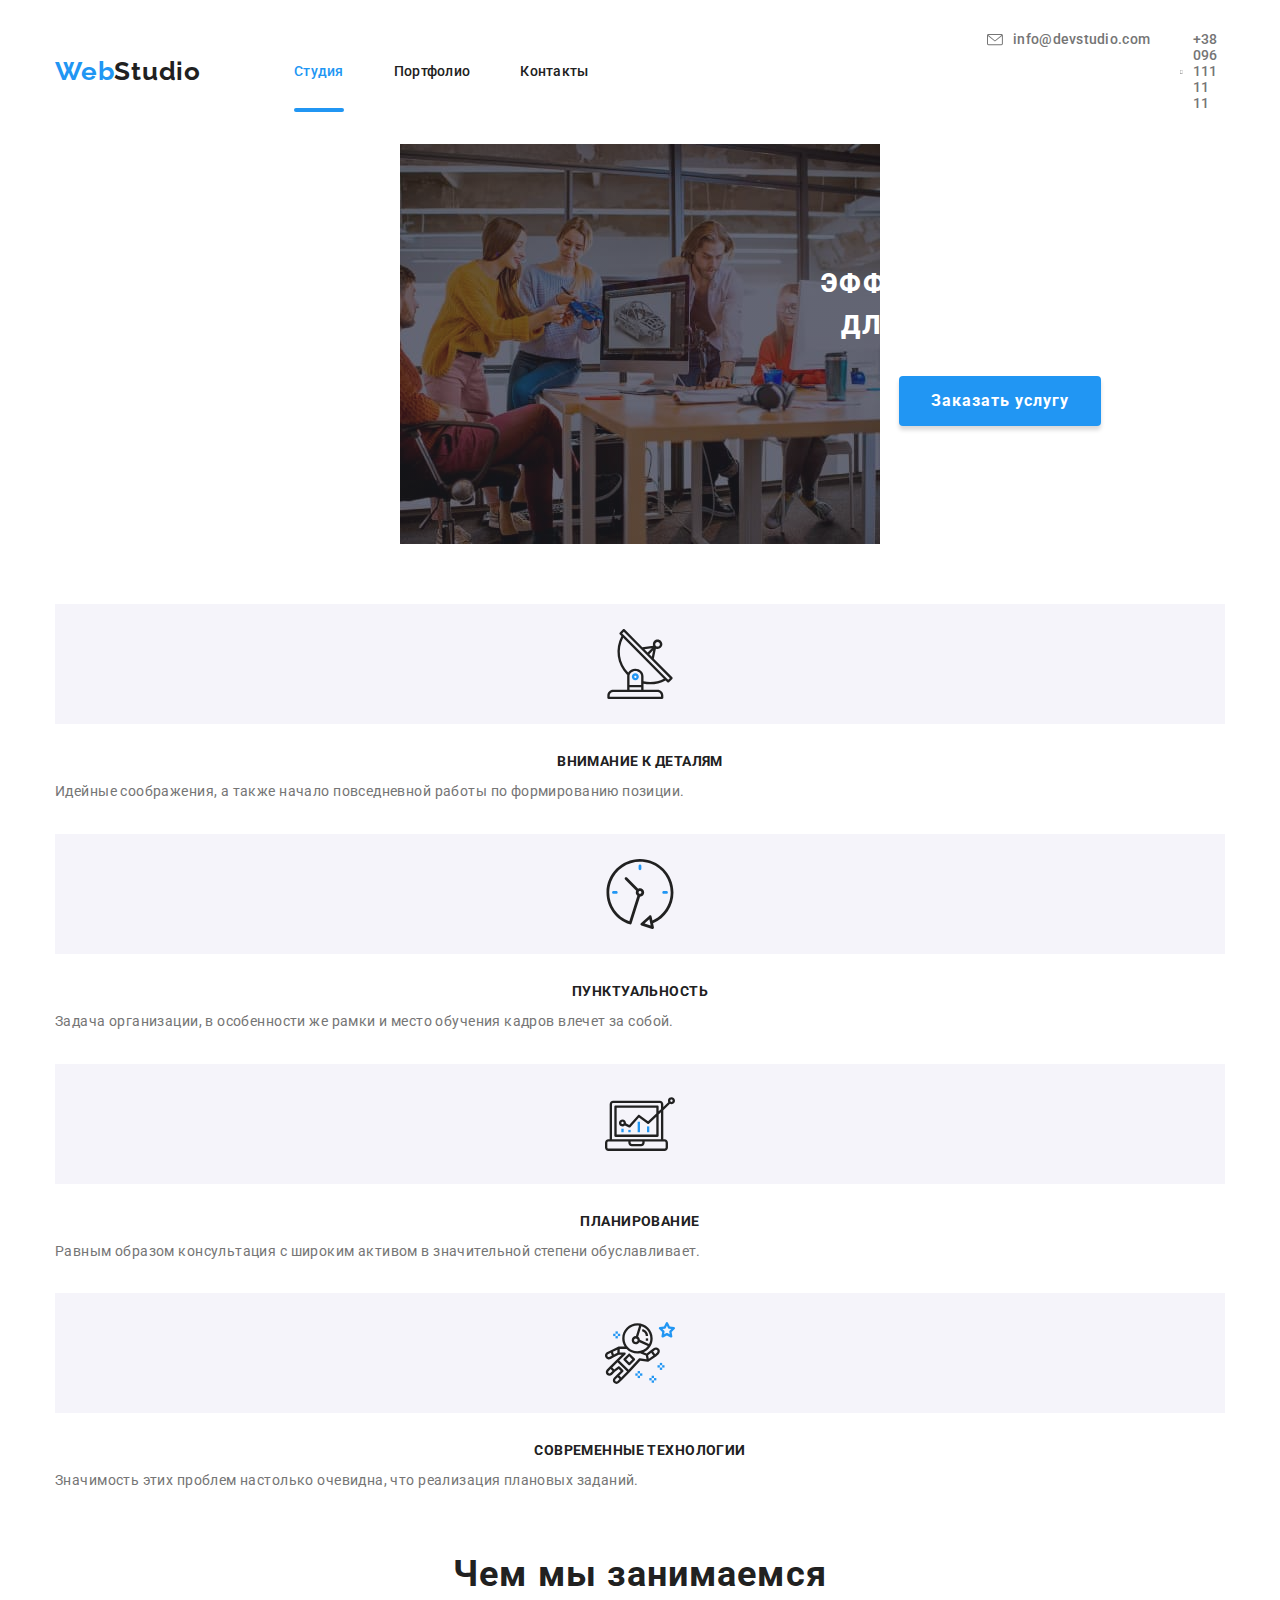
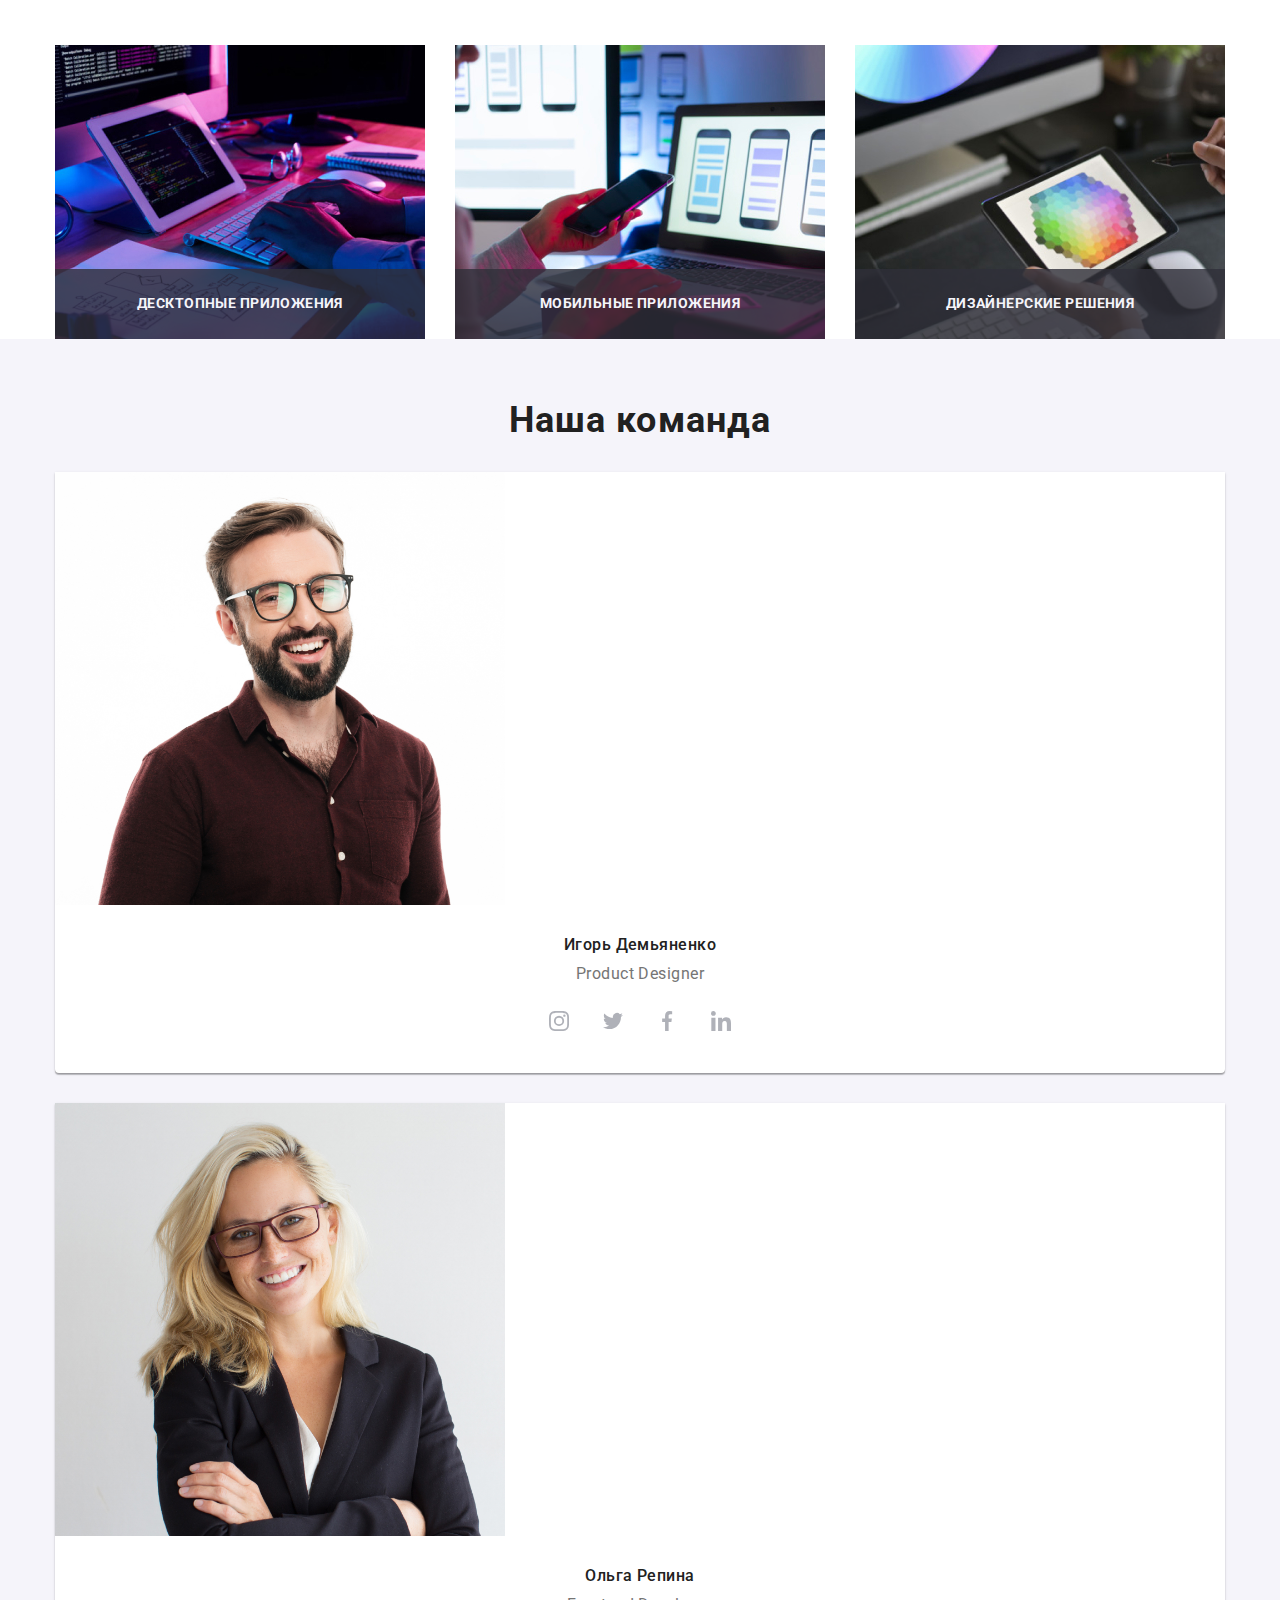
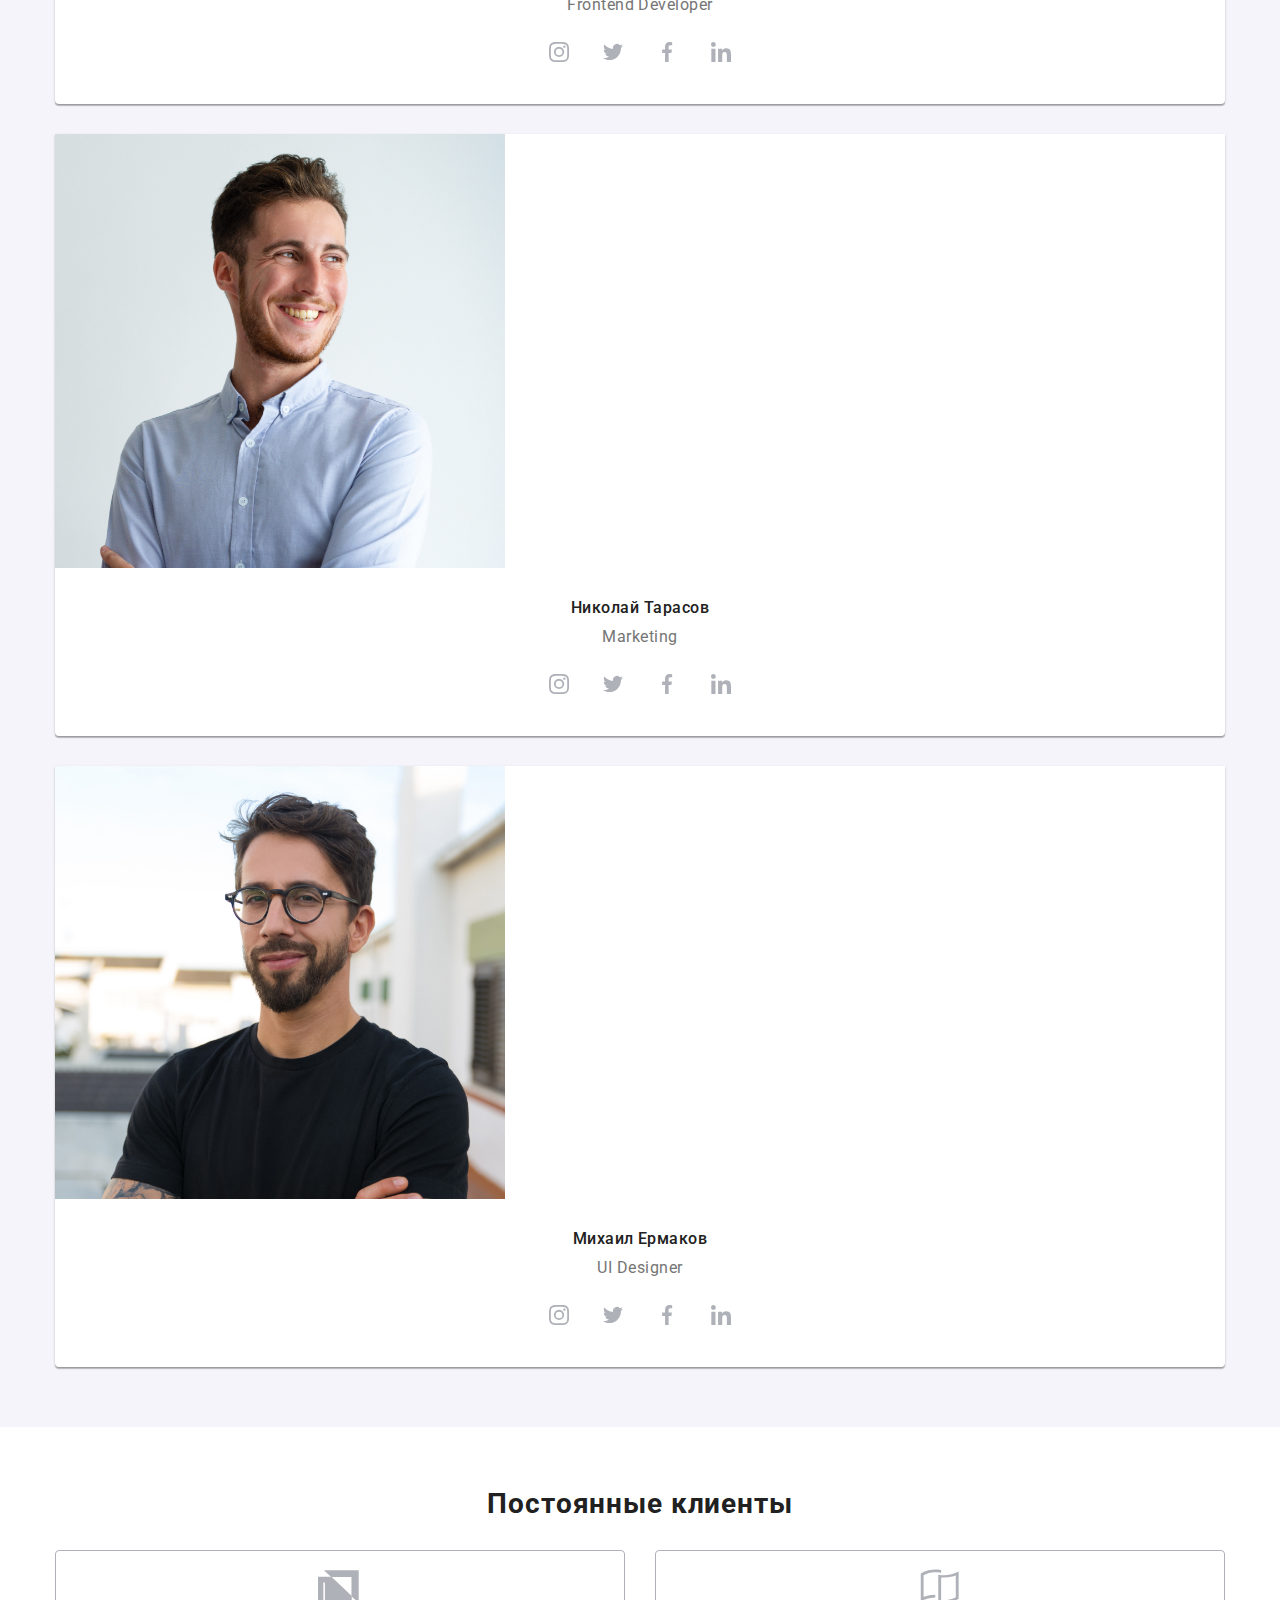
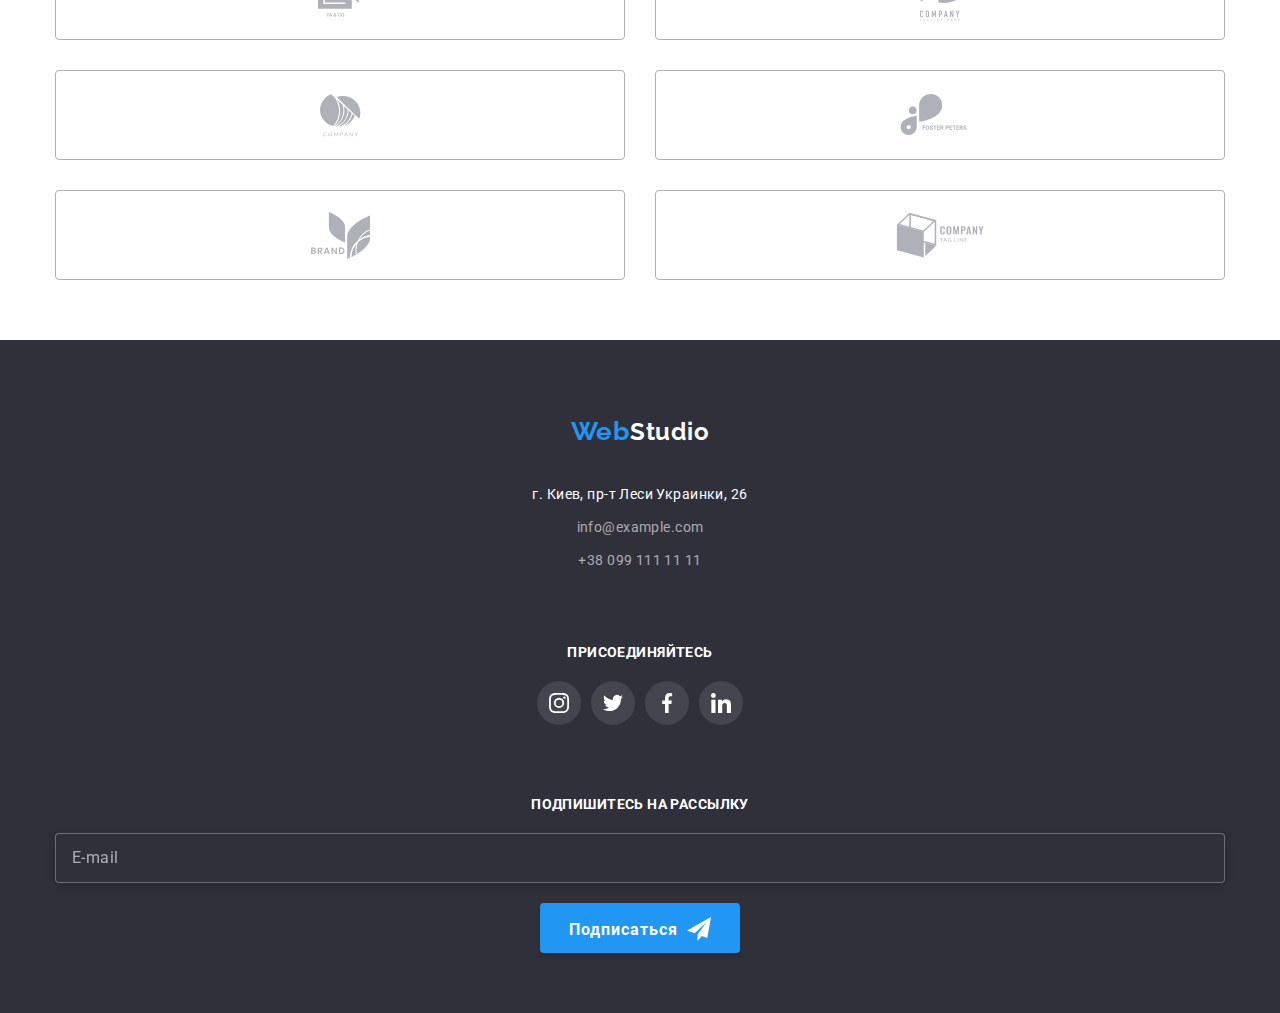
==== commit b1ae9f33: "Робота над мобільною версією 04" ====
--- a/index.html
+++ b/index.html
@@ -10,16 +10,26 @@
     <link rel="stylesheet" href="./css/main.min.css" />
 </head>
 <body>
-    <!-- <header>
+    <header>
         <div class="container main-top">
-            <nav class="nav">
+            <div class="menu-mobile">
                 <a class="logo" href="./index.html">Web<span class="logo-top">Studio</span></a>
-                <ul class="site-nav list">
-                    <li class="item"><a class="navigation current" href="./index.html">Студия</a></li>
-                    <li class="item"><a class="navigation" href="./portfolio.html">Портфолио</a></li>
-                    <li class="item"><a class="navigation" href="#contacts">Контакты</a></li>
-                </ul>
-            </nav>
+                <button type="button" class="menu-btn" aria-expanded="false" aria-controls="menu-container" data-menu-button>
+                    <svg width="40" height="40" aria-label="Переключатель мобильного меню">
+                        <use class="icon-menu" href="./images/sprite.svg#icon-menu"></use>
+                        <use class="icon-cross" href="./images/sprite.svg#icon-cross"></use>
+                    </svg>
+                </button>
+            </div>
+            <div class="menu-container" id="menu-container" data-menu>
+                <nav class="nav">
+                    <ul class="site-nav list">
+                        <li class="item"><a class="navigation current" href="./index.html">Студия</a></li>
+                        <li class="item"><a class="navigation" href="./portfolio.html">Портфолио</a></li>
+                        <li class="item"><a class="navigation" href="#contacts">Контакты</a></li>
+                    </ul>
+                </nav>
+            </div>
             <ul class="schedule-contacts list">
                 <li>
                     <a class="contacts" href="mailto:info@example.com">
@@ -33,7 +43,7 @@
                 </svg>+38 096 111 11 11</a></li>
             </ul>
         </div>
-    </header> -->
+    </header>
     <main>
         <div class="overlay">
             <section class="hero">
@@ -381,5 +391,6 @@
         </div>
     </footer>
     <script src="./js/modal.js"></script>
+    <script src="./js/menu.js"></script>
 </body>
 </html>--- a/css/main.min.css
+++ b/css/main.min.css
@@ -1,2 +1,2 @@
-body{font-family:"Roboto", sans-serif;color:#757575;background-color:#fff}img{display:block;max-width:100%;height:auto}h1,h2,h3,p{margin-top:0}.list{margin:0;padding:0;list-style:none}.container{margin-left:auto;margin-right:auto;padding-left:15px;padding-right:15px}@media screen and (min-width: 480px){.container{width:480px}}@media screen and (min-width: 768px){.container{width:768px}}@media screen and (min-width: 1200px){.container{width:1200px}}@media screen and (max-width: 767px){.menu-mobile{display:-webkit-box;display:-ms-flexbox;display:flex;-webkit-box-align:center;-ms-flex-align:center;align-items:center;-webkit-box-pack:justify;-ms-flex-pack:justify;justify-content:space-between}}.main-top{display:-webkit-box;display:-ms-flexbox;display:flex;-webkit-box-align:center;-ms-flex-align:center;align-items:center}.nav{display:-webkit-box;display:-ms-flexbox;display:flex;-webkit-box-align:center;-ms-flex-align:center;align-items:center}.logo-top{font-family:Raleway, sans-serif;font-weight:700;font-size:26px;line-height:1.19;letter-spacing:0.03em;color:#212121;text-decoration:none}.logo{font-family:Raleway, sans-serif;font-weight:700;font-size:26px;line-height:1.19;letter-spacing:0.03em;color:#2196f3;text-decoration:none}.site-nav{display:-webkit-box;display:-ms-flexbox;display:flex;margin-left:93px}.site-nav .item:not(:last-child){margin-right:50px}.navigation{position:relative;display:block;padding-top:32px;padding-bottom:32px;font-weight:500;font-size:14px;line-height:1.14;letter-spacing:0.02em;color:#212121;text-decoration:none;-webkit-transition:color 250ms cubic-bezier(0.4, 0, 0.2, 1);transition:color 250ms cubic-bezier(0.4, 0, 0.2, 1)}.navigation:hover,.navigation:focus{color:#2196f3}.navigation.current{color:#2196f3}.current::after{content:"";position:absolute;display:block;bottom:0;width:100%;height:4px;background-color:#2196f3;border-radius:2px}.schedule-contacts{display:-webkit-box;display:-ms-flexbox;display:flex;-webkit-box-align:center;-ms-flex-align:center;align-items:center;margin-left:auto}.schedule-contacts li:not(:last-child){margin-right:30px}.contacts{display:-webkit-box;display:-ms-flexbox;display:flex;-webkit-box-align:center;-ms-flex-align:center;align-items:center;font-weight:500;font-size:14px;line-height:1.14;letter-spacing:0.02em;color:#757575;text-decoration:none;-webkit-transition:color 250ms cubic-bezier(0.4, 0, 0.2, 1);transition:color 250ms cubic-bezier(0.4, 0, 0.2, 1)}.contacts:hover,.contacts:focus{color:#2196f3}.contacts:hover .contacts-icon,.contacts:focus .contacts-icon{fill:#2196f3}.contacts-icon{margin-right:10px;fill:#757575;-webkit-transition:fill 250ms cubic-bezier(0.4, 0, 0.2, 1);transition:fill 250ms cubic-bezier(0.4, 0, 0.2, 1)}.hero{padding-top:118px;padding-bottom:118px}.hero-container{max-width:360px;margin-left:auto;margin-right:auto;text-align:center}.hero-container .hero-title{margin-top:0;margin-bottom:30px;font-weight:900;font-size:26px;line-height:1.62;letter-spacing:0.06em;text-transform:uppercase;color:#fff}.hero-container .hero-button{display:inline-block;font-weight:700;font-size:16px;line-height:1.88;-webkit-box-align:center;-ms-flex-align:center;align-items:center;text-align:center;letter-spacing:0.06em;color:#fff;background-color:#2196f3;border-radius:4px;border:0px;padding:10px 32px;min-width:200px;-webkit-box-shadow:0px 4px 4px rgba(0,0,0,0.15);box-shadow:0px 4px 4px rgba(0,0,0,0.15);cursor:pointer}.hero-container .hero-button:hover,.hero-container .hero-button:focus{color:#2196f3;background-color:#fff}.overlay{max-width:480px;height:400px;margin-left:auto;margin-right:auto;background-image:-webkit-gradient(linear, left top, right top, from(rgba(47,48,58,0.4)), to(rgba(47,48,58,0.4))),url("../images/header-img.jpg");background-image:linear-gradient(to right, rgba(47,48,58,0.4), rgba(47,48,58,0.4)),url("../images/header-img.jpg");background-repeat:no-repeat;background-position:center;background-size:cover;background-color:#2f303a}.backdrop{position:fixed;top:0;left:0;width:100%;height:100%;background-color:rgba(0,0,0,0.2);z-index:1;opacity:1;-webkit-transition:opacity 250ms cubic-bezier(0.4, 0, 0.2, 1);transition:opacity 250ms cubic-bezier(0.4, 0, 0.2, 1)}.backdrop.is-hidden{opacity:0;pointer-events:none}.backdrop.is-hidden .modal{-webkit-transform:translate(-50%, -50%) scale(0.9);transform:translate(-50%, -50%) scale(0.9)}.modal{position:absolute;top:50%;left:50%;display:-webkit-box;display:-ms-flexbox;display:flex;-webkit-transform:translate(-50%, -50%) scale(1);transform:translate(-50%, -50%) scale(1);max-height:581px;max-width:528px;background-color:#fff;-webkit-box-shadow:0px 1px 3px rgba(0,0,0,0.12),0px 1px 1px rgba(0,0,0,0.14),0px 2px 1px rgba(0,0,0,0.2);box-shadow:0px 1px 3px rgba(0,0,0,0.12),0px 1px 1px rgba(0,0,0,0.14),0px 2px 1px rgba(0,0,0,0.2);border-radius:4px;-webkit-transition:-webkit-transform 250ms cubic-bezier(0.4, 0, 0.2, 1);transition:-webkit-transform 250ms cubic-bezier(0.4, 0, 0.2, 1);transition:transform 250ms cubic-bezier(0.4, 0, 0.2, 1);transition:transform 250ms cubic-bezier(0.4, 0, 0.2, 1), -webkit-transform 250ms cubic-bezier(0.4, 0, 0.2, 1)}.close-btn{position:absolute;top:8px;right:8px;width:30px;height:30px;border-radius:50%;border:1px solid rgba(0,0,0,0.1);background-color:#fff;cursor:pointer}.close-btn .cross{position:absolute;top:50%;left:50%;-webkit-transform:translate(-50%, -50%);transform:translate(-50%, -50%);-webkit-transition:fill 250ms cubic-bezier(0.4, 0, 0.2, 1);transition:fill 250ms cubic-bezier(0.4, 0, 0.2, 1)}.close-btn:hover .cross,.close-btn:focus .cross{fill:#2196f3}.modal-title{margin-bottom:12px;font-weight:700;font-size:20px;line-height:1.15;text-align:center;letter-spacing:0.03em;color:#212121}.features-section{padding-top:60px;padding-bottom:30px}.features-schedule .features-item::before{display:block;content:"";height:120px;margin-bottom:30px;background-color:#f5f4fa;background-repeat:no-repeat;background-position:center}.features-schedule .features-item:nth-child(1)::before{background-image:url("../images/icons/antenna 1.svg")}.features-schedule .features-item:nth-child(2)::before{background-image:url("../images/icons/clock 1.svg")}.features-schedule .features-item:nth-child(3)::before{background-image:url("../images/icons/diagram 1.svg")}.features-schedule .features-item:nth-child(4)::before{background-image:url("../images/icons/astronaut 1.svg")}.features{margin-bottom:10px;font-weight:700;font-size:14px;line-height:1.14;letter-spacing:0.03em;text-align:center;text-transform:uppercase;color:#212121}.features-text{margin-bottom:30px;font-weight:400;font-size:14px;line-height:1.71;letter-spacing:0.03em;color:#757575}@media screen and (max-width: 1199px){.job-section{padding-bottom:94px;display:none}}.job-title{margin-bottom:50px;font-weight:700;font-size:36px;line-height:1.17;text-align:center;letter-spacing:0.03em;color:#212121}.job-schedule{display:-webkit-box;display:-ms-flexbox;display:flex;padding:0;margin:0}.job-schedule .job-item{position:relative}.job-schedule .job-item:not(:last-child){margin-right:30px}.label{position:absolute;left:0;bottom:0;width:100%;padding-top:27px;padding-bottom:27px;margin:0;display:block;text-align:center;font-weight:700;font-size:14px;line-height:1.14;letter-spacing:0.03em;text-transform:uppercase;color:#f5f4fa;background:rgba(47,48,58,0.8)}.team{padding-top:60px;padding-bottom:30px;background-color:#f5f4fa}.team-title{margin-bottom:30px;font-weight:700;font-size:36px;line-height:1.17;text-align:center;letter-spacing:0.03em;color:#212121}.team-item{margin-bottom:30px;-webkit-box-shadow:0px 1px 3px rgba(0,0,0,0.12),0px 1px 1px rgba(0,0,0,0.14),0px 2px 1px rgba(0,0,0,0.2);box-shadow:0px 1px 3px rgba(0,0,0,0.12),0px 1px 1px rgba(0,0,0,0.14),0px 2px 1px rgba(0,0,0,0.2);border-radius:0px 0px 4px 4px;background-color:#fff}.team-photo{margin-bottom:30px}.name{margin-bottom:10px;font-weight:500;font-size:16px;line-height:1.19;text-align:center;letter-spacing:0.03em;color:#212121}.employment{margin-bottom:16px;font-weight:400;font-size:16px;line-height:1.19;text-align:center;letter-spacing:0.03em}.social{display:-webkit-box;display:-ms-flexbox;display:flex;-webkit-box-pack:center;-ms-flex-pack:center;justify-content:center;padding-bottom:30px}.social>li:not(:last-child){margin-right:10px}.social-links{display:-webkit-box;display:-ms-flexbox;display:flex;width:44px;height:44px;-webkit-box-pack:center;-ms-flex-pack:center;justify-content:center;-webkit-box-align:center;-ms-flex-align:center;align-items:center;border-radius:50%;fill:#afb1b8;background-color:#fff;-webkit-transition:background-color 250ms cubic-bezier(0.4, 0, 0.2, 1);transition:background-color 250ms cubic-bezier(0.4, 0, 0.2, 1)}.social-links .links-icons{width:20px;height:20px;-webkit-transition:fill 250ms cubic-bezier(0.4, 0, 0.2, 1);transition:fill 250ms cubic-bezier(0.4, 0, 0.2, 1)}.social-links:hover,.social-links:focus{background-color:#2196f3}.social-links:hover .links-icons,.social-links:focus .links-icons{fill:#fff}.customers{padding-top:60px;padding-bottom:60px}.customers-title{margin-bottom:30px;font-weight:700;font-size:28px;line-height:1.18;text-align:center;letter-spacing:0.03em;color:#212121}.customers-schedule{display:-webkit-box;display:-ms-flexbox;display:flex;-ms-flex-wrap:wrap;flex-wrap:wrap;margin:-15px}.customers-schedule .item{-ms-flex-preferred-size:calc((100% - 4 * 15px) / 2);flex-basis:calc((100% - 4 * 15px) / 2);margin:15px}.customers-links{display:-webkit-box;display:-ms-flexbox;display:flex;height:90px;border:1px solid #afb1b8;border-radius:4px;-webkit-box-pack:center;-ms-flex-pack:center;justify-content:center;-webkit-box-align:center;-ms-flex-align:center;align-items:center;-webkit-transition:background-color,border-color 250ms cubic-bezier(0.4, 0, 0.2, 1);transition:background-color,border-color 250ms cubic-bezier(0.4, 0, 0.2, 1)}.customers-links .customers-icons{fill:#afb1b8;-webkit-transition:fill 250ms cubic-bezier(0.4, 0, 0.2, 1);transition:fill 250ms cubic-bezier(0.4, 0, 0.2, 1)}.customers-links:hover,.customers-links:focus{background-color:#fff;border-color:#2196f3}.customers-links:hover .customers-icons,.customers-links:focus .customers-icons{fill:#2196f3}footer{background-color:#2f303a}.footer{padding-top:60px;padding-bottom:60px}footer .logo{display:block;text-align:center;padding:16px 0px}.logo-bottom{font-family:Raleway, sans-serif;font-weight:700;font-size:24px;line-height:1.17;text-align:center;letter-spacing:0.03em;color:#fff;text-decoration:none}.footer-general{text-align:center}.footer-pack{margin-bottom:60px}.address-flexbox{display:-webkit-box;display:-ms-flexbox;display:flex;-webkit-box-orient:vertical;-webkit-box-direction:normal;-ms-flex-direction:column;flex-direction:column}.location{margin-bottom:9px;margin-top:20px;font-family:Roboto, sans-serif;font-style:normal;font-weight:400;font-size:14px;line-height:1.71;letter-spacing:0.03em;color:#fff}.mail{font-family:Roboto, sans-serif;font-style:normal;font-weight:400;font-size:14px;line-height:1.71;text-decoration:none;text-align:center;letter-spacing:0.03em;color:rgba(255,255,255,0.6)}.mail+.mail{margin-top:9px}.appeal{padding-top:12px}.appeal-title{margin-bottom:20px;font-weight:700;font-size:14px;line-height:1.14;letter-spacing:0.03em;text-align:center;text-transform:uppercase;color:#fff}.schedule-socials{display:-webkit-box;display:-ms-flexbox;display:flex;-webkit-box-pack:center;-ms-flex-pack:center;justify-content:center;margin-bottom:60px}.schedule-socials>li:not(:last-child){margin-right:10px}.footer-socials{display:-webkit-box;display:-ms-flexbox;display:flex;-webkit-box-pack:center;-ms-flex-pack:center;justify-content:center;width:44px;height:44px;-webkit-box-align:center;-ms-flex-align:center;align-items:center;border-radius:50%;fill:#fff;background-color:rgba(255,255,255,0.1);-webkit-transition:fill,background-color 250ms cubic-bezier(0.4, 0, 0.2, 1);transition:fill,background-color 250ms cubic-bezier(0.4, 0, 0.2, 1)}.footer-socials .links-icons{width:20px;height:20px;-webkit-transition:fill 250ms cubic-bezier(0.4, 0, 0.2, 1);transition:fill 250ms cubic-bezier(0.4, 0, 0.2, 1)}.footer-socials:hover,.footer-socials:focus{background-color:#2196f3}.footer-socials:hover .links-icons,.footer-socials:focus .links-icons{fill:#fff}.subscription{padding-top:12px}.subscription-title{margin-bottom:20px;font-weight:700;font-size:14px;line-height:1.14;letter-spacing:0.03em;text-transform:uppercase;text-align:center;color:#fff}.subscription-input{width:100%;height:50px;padding:15px 16px;margin-bottom:20px;color:#fff;background-color:#2f303a;border:1px solid rgba(255,255,255,0.3);-webkit-box-sizing:border-box;box-sizing:border-box;-webkit-filter:drop-shadow(0px 4px 4px rgba(0,0,0,0.15));filter:drop-shadow(0px 4px 4px rgba(0,0,0,0.15));border-radius:4px}.subscription-input::-webkit-input-placeholder{font-weight:400;font-size:16px;line-height:1.25;letter-spacing:0.03em;color:rgba(255,255,255,0.6)}.subscription-input:-ms-input-placeholder{font-weight:400;font-size:16px;line-height:1.25;letter-spacing:0.03em;color:rgba(255,255,255,0.6)}.subscription-input::-ms-input-placeholder{font-weight:400;font-size:16px;line-height:1.25;letter-spacing:0.03em;color:rgba(255,255,255,0.6)}.subscription-input::placeholder{font-weight:400;font-size:16px;line-height:1.25;letter-spacing:0.03em;color:rgba(255,255,255,0.6)}.subscription-btn{position:relative;width:200px;height:50px;font-weight:700;font-size:16px;line-height:1.88;-webkit-box-align:center;-ms-flex-align:center;align-items:center;text-align:center;letter-spacing:0.06em;color:#fff;background:#2196f3;border:0;-webkit-box-shadow:0px 4px 4px rgba(0,0,0,0.15);box-shadow:0px 4px 4px rgba(0,0,0,0.15);border-radius:4px;cursor:pointer}.subscription-btn .icon-send{position:relative;top:6px;margin-left:4px;fill:#fff;-webkit-box-align:center;-ms-flex-align:center;align-items:center}.subscription-btn:hover,.subscription-btn:focus{color:#2196f3;background-color:#fff}.subscription-btn:hover .icon-send,.subscription-btn:focus .icon-send{fill:#2196f3}.header{border-bottom:1px solid #ececec}.button{font-family:Roboto, sans-serif;font-weight:500;font-size:16px;line-height:1.62;letter-spacing:0.03em;color:#212121;background-color:#f5f4fa;border-radius:4px;padding:5.76px 22.28px;border:2px solid transparent;cursor:pointer;-webkit-transition:color,background-color 250ms cubic-bezier(0.4, 0, 0.2, 1);transition:color,background-color 250ms cubic-bezier(0.4, 0, 0.2, 1)}.button:hover,.button:focus{background-color:#2196f3;color:#fff}.filters{display:-webkit-box;display:-ms-flexbox;display:flex;-ms-flex-wrap:wrap;flex-wrap:wrap;padding-top:60px;padding-bottom:40px}.filters .filters-item{margin-right:8px;margin-top:15px}.projects-section{padding-bottom:60px}.projects-item{border:1px solid #eeeeee;width:450px;margin-bottom:30px;background:#fff;overflow:hidden;-webkit-transition:-webkit-box-shadow 250ms cubic-bezier(0.4, 0, 0.2, 1);transition:-webkit-box-shadow 250ms cubic-bezier(0.4, 0, 0.2, 1);transition:box-shadow 250ms cubic-bezier(0.4, 0, 0.2, 1);transition:box-shadow 250ms cubic-bezier(0.4, 0, 0.2, 1), -webkit-box-shadow 250ms cubic-bezier(0.4, 0, 0.2, 1)}.projects-title{padding-left:24px;margin-bottom:4px;font-weight:700;font-size:18px;line-height:2;letter-spacing:0.06em;color:#212121}.projects{padding-left:24px;margin-bottom:20px;font-weight:400;font-size:16px;line-height:1.87;letter-spacing:0.03em;color:#757575}.projects-link{text-decoration:none}.projects-link .projects-thumb{position:relative;overflow:hidden}.projects-link .projects-thumb .subitem{position:absolute;padding:63px 24px;bottom:0;left:0;width:100%;height:100%;margin:0;opacity:0;font-weight:400;font-size:18px;line-height:1.56;letter-spacing:0.03em;color:#fff;background-color:rgba(33,150,243,0.9);-webkit-transform:translateY(100%);transform:translateY(100%);-webkit-transition:opacity,-webkit-transform 250ms cubic-bezier(0.4, 0, 0.2, 1);transition:opacity,-webkit-transform 250ms cubic-bezier(0.4, 0, 0.2, 1);transition:opacity,transform 250ms cubic-bezier(0.4, 0, 0.2, 1);transition:opacity,transform 250ms cubic-bezier(0.4, 0, 0.2, 1),-webkit-transform 250ms cubic-bezier(0.4, 0, 0.2, 1)}.projects-link .projects-thumb:hover .subitem,.projects-link .projects-thumb:focus .subitem{opacity:1}.projects-link:hover .subitem,.projects-link:focus .subitem{-webkit-transform:translateY(0);transform:translateY(0);opacity:1}.projects-link:hover,.projects-link:focus{-webkit-box-shadow:0px 1px 1px rgba(0,0,0,0.12),0px 4px 4px rgba(0,0,0,0.06),1px 4px 6px rgba(0,0,0,0.16);box-shadow:0px 1px 1px rgba(0,0,0,0.12),0px 4px 4px rgba(0,0,0,0.06),1px 4px 6px rgba(0,0,0,0.16)}.form{width:448px;margin:40px}.form-field{position:relative;display:-webkit-box;display:-ms-flexbox;display:flex;-webkit-box-orient:vertical;-webkit-box-direction:normal;-ms-flex-direction:column;flex-direction:column;margin-bottom:10px}.form-field .form-input{height:40px;padding-left:42px;padding-top:11px;padding-right:12px;padding-bottom:11px;font-size:12px;color:#212121;border:1px solid rgba(33,33,33,0.2);border-radius:4px;cursor:pointer;-webkit-transition:fill 250ms cubic-bezier(0.4, 0, 0.2, 1);transition:fill 250ms cubic-bezier(0.4, 0, 0.2, 1)}.form-field .form-input:focus{outline:0;border-color:#2196f3}.form-field .form-input:focus ~ .form-element{fill:#2196f3}.form-field .form-element{position:absolute;top:28px;left:12px}.form-label{margin-bottom:4px;font-size:12px}textarea{height:120px;padding:16px 12px;margin-bottom:10px;font-weight:400;font-size:12px;line-height:1.17;letter-spacing:0.01em;color:#212121;border:1px solid rgba(33,33,33,0.2);border-radius:4px;resize:none}textarea::-webkit-input-placeholder{color:rgba(117,117,117,0.5)}textarea:-ms-input-placeholder{color:rgba(117,117,117,0.5)}textarea::-ms-input-placeholder{color:rgba(117,117,117,0.5)}textarea::placeholder{color:rgba(117,117,117,0.5)}textarea:focus{outline:0;border-color:#2196f3}.agreement-check{display:-webkit-box;display:-ms-flexbox;display:flex;-webkit-box-align:center;-ms-flex-align:center;align-items:center;-webkit-box-pack:center;-ms-flex-pack:center;justify-content:center}.checkbox{display:-webkit-box;display:-ms-flexbox;display:flex;-webkit-box-pack:center;-ms-flex-pack:center;justify-content:center;margin-right:10px;position:absolute;width:1px;height:1px;margin:-1px;border:0;padding:0;clip:rect(0 0 0 0);overflow:hidden}.check{position:absolute;top:5px;left:-20px;width:16px;height:15px;border-radius:2px;border:2px solid #212121}.checkbox:checked+.check{background-image:url(../images/icons/check-on.svg);background-size:contain;border:0}.agreement-form{position:relative;font-weight:400;font-size:14px;line-height:1.71;letter-spacing:0.03em;color:#757575}.form-btn{display:-webkit-box;display:-ms-flexbox;display:flex;-webkit-box-pack:center;-ms-flex-pack:center;justify-content:center;margin-top:30px}.condition{text-decoration:underline;color:#2196f3}.confirm-btn{display:inline-block;min-width:200px;height:50px;font-weight:700;font-size:16px;line-height:1.88;text-align:center;letter-spacing:0.06em;color:#fff;background:#2196f3;border:0;-webkit-box-shadow:0px 4px 4px rgba(0,0,0,0.15);box-shadow:0px 4px 4px rgba(0,0,0,0.15);border-radius:4px;cursor:pointer}.confirm-btn:hover,.confirm-btn:focus{color:#2196f3;background-color:#fff}
+body{font-family:"Roboto", sans-serif;color:#757575;background-color:#fff}img{display:block;max-width:100%;height:auto}h1,h2,h3,p{margin-top:0}.list{margin:0;padding:0;list-style:none}.container{margin-left:auto;margin-right:auto;padding-left:15px;padding-right:15px}@media screen and (min-width: 480px){.container{width:480px}}@media screen and (min-width: 768px){.container{width:768px}}@media screen and (min-width: 1200px){.container{width:1200px}}.menu-btn{display:-webkit-inline-box;display:-ms-inline-flexbox;display:inline-flex;margin:0;padding:0;border:none;background-color:transparent;cursor:pointer}.menu-btn:hover .icon-cross,.menu-btn:focus .icon-cross,.menu-btn:hover .icon-menu,.menu-btn:focus .icon-menu{fill:#2196f3}.menu-btn .icon-cross{display:none}@media screen and (min-width: 768px){.menu-btn{display:none}}.menu-btn.is-open .icon-cross{display:block}.menu-btn.is-open .icon-menu{display:none}@media screen and (max-width: 767px){.menu-mobile{display:-webkit-box;display:-ms-flexbox;display:flex;-webkit-box-align:center;-ms-flex-align:center;align-items:center;-webkit-box-pack:justify;-ms-flex-pack:justify;justify-content:space-between}}.menu-container{background-color:#fff}@media screen and (max-width: 767px){.menu-container{display:none;position:absolute;z-index:1;left:0;top:100%;width:100%;padding-top:40px;padding-bottom:54px;border-top:solid #ececec 1px;-webkit-box-shadow:0px 4px 8px rgba(0,0,0,0.04),0px 2px 4px rgba(0,0,0,0.08),0px 1px 3px rgba(0,0,0,0.16);box-shadow:0px 4px 8px rgba(0,0,0,0.04),0px 2px 4px rgba(0,0,0,0.08),0px 1px 3px rgba(0,0,0,0.16)}.menu-container.is-open{display:block}}@media screen and (min-width: 768px){.menu-container{display:-webkit-box;display:-ms-flexbox;display:flex;-webkit-box-pack:justify;-ms-flex-pack:justify;justify-content:space-between;width:100%}}@media screen and (min-width: 1200px){.menu-container{width:100%}}header{position:relative}@media screen and (min-width: 768px){.main-top{display:-webkit-box;display:-ms-flexbox;display:flex;-webkit-box-align:center;-ms-flex-align:center;align-items:center}}@media screen and (max-width: 767px){.nav{text-align:center}}@media screen and (min-width: 768px){.nav{display:-webkit-box;display:-ms-flexbox;display:flex;-webkit-box-align:center;-ms-flex-align:center;align-items:center}}.logo-top{font-family:Raleway, sans-serif;font-weight:700;font-size:26px;line-height:1.19;letter-spacing:0.03em;color:#212121;text-decoration:none}.logo{font-family:Raleway, sans-serif;font-weight:700;font-size:26px;line-height:1.19;letter-spacing:0.03em;color:#2196f3;text-decoration:none}@media screen and (min-width: 768px){.site-nav{display:-webkit-box;display:-ms-flexbox;display:flex;margin-left:88px}.site-nav .item:not(:last-child){margin-right:50px}}@media screen and (min-width: 1200px){.site-nav{margin-left:93px}}.navigation{position:relative;display:-webkit-inline-box;display:-ms-inline-flexbox;display:inline-flex;padding-top:20px;padding-bottom:20px;font-weight:500;font-size:18px;line-height:1.167;letter-spacing:0.02em;color:#212121;text-decoration:none;-webkit-transition:color 250ms cubic-bezier(0.4, 0, 0.2, 1);transition:color 250ms cubic-bezier(0.4, 0, 0.2, 1)}.navigation:hover,.navigation:focus{color:#2196f3}.navigation.current{color:#2196f3}@media screen and (max-width: 767px){.navigation.current{padding-bottom:32px}}@media screen and (min-width: 768px){.navigation{padding-top:32px;padding-bottom:32px;font-size:14px;line-height:1.14}}.current::after{content:"";position:absolute;display:block;bottom:0;width:100%;height:4px;background-color:#2196f3;border-radius:2px}@media screen and (max-width: 767px){.schedule-contacts{text-align:center;-webkit-box-align:center;-ms-flex-align:center;align-items:center;padding-top:32px}}@media screen and (min-width: 768px) and (max-width: 1199px){.schedule-contacts{padding-top:16px;padding-bottom:16px}}@media screen and (min-width: 1200px){.schedule-contacts{display:-webkit-box;display:-ms-flexbox;display:flex;margin-left:auto}.schedule-contacts li:not(:last-child){margin-right:30px}}.contacts{display:-webkit-box;display:-ms-flexbox;display:flex;-webkit-box-align:center;-ms-flex-align:center;align-items:center;font-weight:500;font-size:18px;line-height:1.167;letter-spacing:0.02em;color:#757575;text-decoration:none;-webkit-transition:color 250ms cubic-bezier(0.4, 0, 0.2, 1);transition:color 250ms cubic-bezier(0.4, 0, 0.2, 1)}.contacts:hover,.contacts:focus{color:#2196f3}.contacts:hover .contacts-icon,.contacts:focus .contacts-icon{fill:#2196f3}@media screen and (min-width: 768px){.contacts{font-size:12px;padding-top:5px;padding-bottom:5px}}@media screen and (min-width: 1200px){.contacts{display:-webkit-box;display:-ms-flexbox;display:flex;padding-top:32px;padding-bottom:32px;font-size:14px;line-height:1.14}}.contacts-icon{margin-right:10px;fill:#757575;-webkit-transition:fill 250ms cubic-bezier(0.4, 0, 0.2, 1);transition:fill 250ms cubic-bezier(0.4, 0, 0.2, 1)}.hero{padding-top:118px;padding-bottom:118px}.hero-container{max-width:360px;margin-left:auto;margin-right:auto;text-align:center}.hero-container .hero-title{margin-top:0;margin-bottom:30px;font-weight:900;font-size:26px;line-height:1.62;letter-spacing:0.06em;text-transform:uppercase;color:#fff}.hero-container .hero-button{display:inline-block;font-weight:700;font-size:16px;line-height:1.88;-webkit-box-align:center;-ms-flex-align:center;align-items:center;text-align:center;letter-spacing:0.06em;color:#fff;background-color:#2196f3;border-radius:4px;border:0px;padding:10px 32px;min-width:200px;-webkit-box-shadow:0px 4px 4px rgba(0,0,0,0.15);box-shadow:0px 4px 4px rgba(0,0,0,0.15);cursor:pointer}.hero-container .hero-button:hover,.hero-container .hero-button:focus{color:#2196f3;background-color:#fff}.overlay{max-width:480px;height:400px;margin-left:auto;margin-right:auto;background-image:-webkit-gradient(linear, left top, right top, from(rgba(47,48,58,0.4)), to(rgba(47,48,58,0.4))),url("../images/header-img.jpg");background-image:linear-gradient(to right, rgba(47,48,58,0.4), rgba(47,48,58,0.4)),url("../images/header-img.jpg");background-repeat:no-repeat;background-position:center;background-size:cover;background-color:#2f303a}.backdrop{position:fixed;top:0;left:0;padding:93px 15px;width:100%;height:100%;background-color:rgba(0,0,0,0.2);z-index:1;opacity:1;-webkit-transition:opacity 250ms cubic-bezier(0.4, 0, 0.2, 1);transition:opacity 250ms cubic-bezier(0.4, 0, 0.2, 1)}.backdrop.is-hidden{opacity:0;pointer-events:none}.backdrop.is-hidden .modal{-webkit-transform:translate(-50%, -50%) scale(0.9);transform:translate(-50%, -50%) scale(0.9)}.modal{position:relative;display:-webkit-box;display:-ms-flexbox;display:flex;margin-left:auto;margin-right:auto;max-width:450px;min-height:609px;background-color:#fff;-webkit-box-shadow:0px 1px 3px rgba(0,0,0,0.12),0px 1px 1px rgba(0,0,0,0.14),0px 2px 1px rgba(0,0,0,0.2);box-shadow:0px 1px 3px rgba(0,0,0,0.12),0px 1px 1px rgba(0,0,0,0.14),0px 2px 1px rgba(0,0,0,0.2);border-radius:4px}@media screen and (min-width: 768px){.modal{position:absolute;top:50%;left:50%;-webkit-transform:translate(-50%, -50%) scale(1);transform:translate(-50%, -50%) scale(1);-webkit-transition:-webkit-transform 250ms cubic-bezier(0.4, 0, 0.2, 1);transition:-webkit-transform 250ms cubic-bezier(0.4, 0, 0.2, 1);transition:transform 250ms cubic-bezier(0.4, 0, 0.2, 1);transition:transform 250ms cubic-bezier(0.4, 0, 0.2, 1), -webkit-transform 250ms cubic-bezier(0.4, 0, 0.2, 1)}}@media screen and (min-width: 1200px){.modal{position:absolute;top:50%;left:50%;min-width:528px;min-height:581px;-webkit-transform:translate(-50%, -50%) scale(1);transform:translate(-50%, -50%) scale(1);-webkit-transition:-webkit-transform 250ms cubic-bezier(0.4, 0, 0.2, 1);transition:-webkit-transform 250ms cubic-bezier(0.4, 0, 0.2, 1);transition:transform 250ms cubic-bezier(0.4, 0, 0.2, 1);transition:transform 250ms cubic-bezier(0.4, 0, 0.2, 1), -webkit-transform 250ms cubic-bezier(0.4, 0, 0.2, 1)}}.close-btn{position:absolute;top:8px;right:8px;width:30px;height:30px;border-radius:50%;border:1px solid rgba(0,0,0,0.1);background-color:#fff;cursor:pointer}.close-btn .cross{position:absolute;top:50%;left:50%;-webkit-transform:translate(-50%, -50%);transform:translate(-50%, -50%);-webkit-transition:fill 250ms cubic-bezier(0.4, 0, 0.2, 1);transition:fill 250ms cubic-bezier(0.4, 0, 0.2, 1)}.close-btn:hover .cross,.close-btn:focus .cross{fill:#2196f3}.modal-title{margin-bottom:12px;font-weight:700;font-size:20px;line-height:1.15;text-align:center;letter-spacing:0.03em;color:#212121}.features-section{padding-top:60px;padding-bottom:30px}.features-schedule .features-item::before{display:block;content:"";height:120px;margin-bottom:30px;background-color:#f5f4fa;background-repeat:no-repeat;background-position:center}.features-schedule .features-item:nth-child(1)::before{background-image:url("../images/icons/antenna 1.svg")}.features-schedule .features-item:nth-child(2)::before{background-image:url("../images/icons/clock 1.svg")}.features-schedule .features-item:nth-child(3)::before{background-image:url("../images/icons/diagram 1.svg")}.features-schedule .features-item:nth-child(4)::before{background-image:url("../images/icons/astronaut 1.svg")}.features{margin-bottom:10px;font-weight:700;font-size:14px;line-height:1.14;letter-spacing:0.03em;text-align:center;text-transform:uppercase;color:#212121}.features-text{margin-bottom:30px;font-weight:400;font-size:14px;line-height:1.71;letter-spacing:0.03em;color:#757575}@media screen and (max-width: 1199px){.job-section{padding-bottom:94px;display:none}}.job-title{margin-bottom:50px;font-weight:700;font-size:36px;line-height:1.17;text-align:center;letter-spacing:0.03em;color:#212121}.job-schedule{display:-webkit-box;display:-ms-flexbox;display:flex;padding:0;margin:0}.job-schedule .job-item{position:relative}.job-schedule .job-item:not(:last-child){margin-right:30px}.label{position:absolute;left:0;bottom:0;width:100%;padding-top:27px;padding-bottom:27px;margin:0;display:block;text-align:center;font-weight:700;font-size:14px;line-height:1.14;letter-spacing:0.03em;text-transform:uppercase;color:#f5f4fa;background:rgba(47,48,58,0.8)}.team{padding-top:60px;padding-bottom:30px;background-color:#f5f4fa}.team-title{margin-bottom:30px;font-weight:700;font-size:36px;line-height:1.17;text-align:center;letter-spacing:0.03em;color:#212121}.team-item{margin-bottom:30px;-webkit-box-shadow:0px 1px 3px rgba(0,0,0,0.12),0px 1px 1px rgba(0,0,0,0.14),0px 2px 1px rgba(0,0,0,0.2);box-shadow:0px 1px 3px rgba(0,0,0,0.12),0px 1px 1px rgba(0,0,0,0.14),0px 2px 1px rgba(0,0,0,0.2);border-radius:0px 0px 4px 4px;background-color:#fff}.team-photo{margin-bottom:30px}.name{margin-bottom:10px;font-weight:500;font-size:16px;line-height:1.19;text-align:center;letter-spacing:0.03em;color:#212121}.employment{margin-bottom:16px;font-weight:400;font-size:16px;line-height:1.19;text-align:center;letter-spacing:0.03em}.social{display:-webkit-box;display:-ms-flexbox;display:flex;-webkit-box-pack:center;-ms-flex-pack:center;justify-content:center;padding-bottom:30px}.social>li:not(:last-child){margin-right:10px}.social-links{display:-webkit-box;display:-ms-flexbox;display:flex;width:44px;height:44px;-webkit-box-pack:center;-ms-flex-pack:center;justify-content:center;-webkit-box-align:center;-ms-flex-align:center;align-items:center;border-radius:50%;fill:#afb1b8;background-color:#fff;-webkit-transition:background-color 250ms cubic-bezier(0.4, 0, 0.2, 1);transition:background-color 250ms cubic-bezier(0.4, 0, 0.2, 1)}.social-links .links-icons{width:20px;height:20px;-webkit-transition:fill 250ms cubic-bezier(0.4, 0, 0.2, 1);transition:fill 250ms cubic-bezier(0.4, 0, 0.2, 1)}.social-links:hover,.social-links:focus{background-color:#2196f3}.social-links:hover .links-icons,.social-links:focus .links-icons{fill:#fff}.customers{padding-top:60px;padding-bottom:60px}.customers-title{margin-bottom:30px;font-weight:700;font-size:28px;line-height:1.18;text-align:center;letter-spacing:0.03em;color:#212121}.customers-schedule{display:-webkit-box;display:-ms-flexbox;display:flex;-ms-flex-wrap:wrap;flex-wrap:wrap;margin:-15px}.customers-schedule .item{-ms-flex-preferred-size:calc((100% - 4 * 15px) / 2);flex-basis:calc((100% - 4 * 15px) / 2);margin:15px}.customers-links{display:-webkit-box;display:-ms-flexbox;display:flex;height:90px;border:1px solid #afb1b8;border-radius:4px;-webkit-box-pack:center;-ms-flex-pack:center;justify-content:center;-webkit-box-align:center;-ms-flex-align:center;align-items:center;-webkit-transition:background-color,border-color 250ms cubic-bezier(0.4, 0, 0.2, 1);transition:background-color,border-color 250ms cubic-bezier(0.4, 0, 0.2, 1)}.customers-links .customers-icons{fill:#afb1b8;-webkit-transition:fill 250ms cubic-bezier(0.4, 0, 0.2, 1);transition:fill 250ms cubic-bezier(0.4, 0, 0.2, 1)}.customers-links:hover,.customers-links:focus{background-color:#fff;border-color:#2196f3}.customers-links:hover .customers-icons,.customers-links:focus .customers-icons{fill:#2196f3}footer{background-color:#2f303a}.footer{padding-top:60px;padding-bottom:60px}footer .logo{display:block;text-align:center;padding:16px 0px}.logo-bottom{font-family:Raleway, sans-serif;font-weight:700;font-size:24px;line-height:1.17;text-align:center;letter-spacing:0.03em;color:#fff;text-decoration:none}.footer-general{text-align:center}.footer-pack{margin-bottom:60px}.address-flexbox{display:-webkit-box;display:-ms-flexbox;display:flex;-webkit-box-orient:vertical;-webkit-box-direction:normal;-ms-flex-direction:column;flex-direction:column}.location{margin-bottom:9px;margin-top:20px;font-family:Roboto, sans-serif;font-style:normal;font-weight:400;font-size:14px;line-height:1.71;letter-spacing:0.03em;color:#fff}.mail{font-family:Roboto, sans-serif;font-style:normal;font-weight:400;font-size:14px;line-height:1.71;text-decoration:none;text-align:center;letter-spacing:0.03em;color:rgba(255,255,255,0.6)}.mail+.mail{margin-top:9px}.appeal{padding-top:12px}.appeal-title{margin-bottom:20px;font-weight:700;font-size:14px;line-height:1.14;letter-spacing:0.03em;text-align:center;text-transform:uppercase;color:#fff}.schedule-socials{display:-webkit-box;display:-ms-flexbox;display:flex;-webkit-box-pack:center;-ms-flex-pack:center;justify-content:center;margin-bottom:60px}.schedule-socials>li:not(:last-child){margin-right:10px}.footer-socials{display:-webkit-box;display:-ms-flexbox;display:flex;-webkit-box-pack:center;-ms-flex-pack:center;justify-content:center;width:44px;height:44px;-webkit-box-align:center;-ms-flex-align:center;align-items:center;border-radius:50%;fill:#fff;background-color:rgba(255,255,255,0.1);-webkit-transition:fill,background-color 250ms cubic-bezier(0.4, 0, 0.2, 1);transition:fill,background-color 250ms cubic-bezier(0.4, 0, 0.2, 1)}.footer-socials .links-icons{width:20px;height:20px;-webkit-transition:fill 250ms cubic-bezier(0.4, 0, 0.2, 1);transition:fill 250ms cubic-bezier(0.4, 0, 0.2, 1)}.footer-socials:hover,.footer-socials:focus{background-color:#2196f3}.footer-socials:hover .links-icons,.footer-socials:focus .links-icons{fill:#fff}.subscription{padding-top:12px}.subscription-title{margin-bottom:20px;font-weight:700;font-size:14px;line-height:1.14;letter-spacing:0.03em;text-transform:uppercase;text-align:center;color:#fff}.subscription-input{width:100%;height:50px;padding:15px 16px;margin-bottom:20px;color:#fff;background-color:#2f303a;border:1px solid rgba(255,255,255,0.3);-webkit-box-sizing:border-box;box-sizing:border-box;-webkit-filter:drop-shadow(0px 4px 4px rgba(0,0,0,0.15));filter:drop-shadow(0px 4px 4px rgba(0,0,0,0.15));border-radius:4px}.subscription-input::-webkit-input-placeholder{font-weight:400;font-size:16px;line-height:1.25;letter-spacing:0.03em;color:rgba(255,255,255,0.6)}.subscription-input:-ms-input-placeholder{font-weight:400;font-size:16px;line-height:1.25;letter-spacing:0.03em;color:rgba(255,255,255,0.6)}.subscription-input::-ms-input-placeholder{font-weight:400;font-size:16px;line-height:1.25;letter-spacing:0.03em;color:rgba(255,255,255,0.6)}.subscription-input::placeholder{font-weight:400;font-size:16px;line-height:1.25;letter-spacing:0.03em;color:rgba(255,255,255,0.6)}.subscription-btn{position:relative;width:200px;height:50px;font-weight:700;font-size:16px;line-height:1.88;-webkit-box-align:center;-ms-flex-align:center;align-items:center;text-align:center;letter-spacing:0.06em;color:#fff;background:#2196f3;border:0;-webkit-box-shadow:0px 4px 4px rgba(0,0,0,0.15);box-shadow:0px 4px 4px rgba(0,0,0,0.15);border-radius:4px;cursor:pointer}.subscription-btn .icon-send{position:relative;top:6px;margin-left:4px;fill:#fff;-webkit-box-align:center;-ms-flex-align:center;align-items:center}.subscription-btn:hover,.subscription-btn:focus{color:#2196f3;background-color:#fff}.subscription-btn:hover .icon-send,.subscription-btn:focus .icon-send{fill:#2196f3}.header{border-bottom:1px solid #ececec}.button{font-family:Roboto, sans-serif;font-weight:500;font-size:16px;line-height:1.62;letter-spacing:0.03em;color:#212121;background-color:#f5f4fa;border-radius:4px;padding:5.76px 22.28px;border:2px solid transparent;cursor:pointer;-webkit-transition:color,background-color 250ms cubic-bezier(0.4, 0, 0.2, 1);transition:color,background-color 250ms cubic-bezier(0.4, 0, 0.2, 1)}.button:hover,.button:focus{background-color:#2196f3;color:#fff}.filters{display:-webkit-box;display:-ms-flexbox;display:flex;-ms-flex-wrap:wrap;flex-wrap:wrap;padding-top:60px;padding-bottom:40px}.filters .filters-item{margin-right:8px;margin-top:15px}.projects-section{padding-bottom:60px}.projects-item{border:1px solid #eeeeee;width:450px;background:#fff;-webkit-transition:-webkit-box-shadow 250ms cubic-bezier(0.4, 0, 0.2, 1);transition:-webkit-box-shadow 250ms cubic-bezier(0.4, 0, 0.2, 1);transition:box-shadow 250ms cubic-bezier(0.4, 0, 0.2, 1);transition:box-shadow 250ms cubic-bezier(0.4, 0, 0.2, 1), -webkit-box-shadow 250ms cubic-bezier(0.4, 0, 0.2, 1)}.projects-item:not(:last-child){margin-bottom:30px}.projects-title{padding-left:24px;padding-top:20px;margin-bottom:4px;font-weight:700;font-size:18px;line-height:2;letter-spacing:0.06em;color:#212121}.projects{padding-left:24px;margin-bottom:0;font-weight:400;font-size:16px;line-height:1.87;letter-spacing:0.03em;color:#757575}.projects-link{display:block;padding-bottom:20px;text-decoration:none}.projects-link:hover .subitem,.projects-link:focus .subitem{-webkit-transform:translateY(0);transform:translateY(0);opacity:1}.projects-link:hover,.projects-link:focus{-webkit-box-shadow:0px 1px 1px rgba(0,0,0,0.12),0px 4px 4px rgba(0,0,0,0.06),1px 4px 6px rgba(0,0,0,0.16);box-shadow:0px 1px 1px rgba(0,0,0,0.12),0px 4px 4px rgba(0,0,0,0.06),1px 4px 6px rgba(0,0,0,0.16)}.projects-thumb{position:relative;overflow:hidden}.projects-thumb:hover .subitem,.projects-thumb:focus .subitem{opacity:1}.subitem{position:absolute;padding:63px 24px;bottom:0;left:0;width:100%;height:100%;margin:0;opacity:0;font-weight:400;font-size:18px;line-height:1.56;letter-spacing:0.03em;color:#fff;background-color:rgba(33,150,243,0.9);-webkit-transform:translateY(100%);transform:translateY(100%);-webkit-transition:opacity,-webkit-transform 250ms cubic-bezier(0.4, 0, 0.2, 1);transition:opacity,-webkit-transform 250ms cubic-bezier(0.4, 0, 0.2, 1);transition:opacity,transform 250ms cubic-bezier(0.4, 0, 0.2, 1);transition:opacity,transform 250ms cubic-bezier(0.4, 0, 0.2, 1),-webkit-transform 250ms cubic-bezier(0.4, 0, 0.2, 1)}.form{width:448px;margin:40px}.form-field{position:relative;display:-webkit-box;display:-ms-flexbox;display:flex;-webkit-box-orient:vertical;-webkit-box-direction:normal;-ms-flex-direction:column;flex-direction:column;margin-bottom:10px}.form-field .form-input{height:40px;padding-left:42px;padding-top:11px;padding-right:12px;padding-bottom:11px;font-size:12px;color:#212121;border:1px solid rgba(33,33,33,0.2);border-radius:4px;cursor:pointer;-webkit-transition:fill 250ms cubic-bezier(0.4, 0, 0.2, 1);transition:fill 250ms cubic-bezier(0.4, 0, 0.2, 1)}.form-field .form-input:focus{outline:0;border-color:#2196f3}.form-field .form-input:focus ~ .form-element{fill:#2196f3}.form-field .form-element{position:absolute;top:28px;left:12px}.form-label{margin-bottom:4px;font-size:12px}textarea{height:120px;padding:16px 12px;margin-bottom:10px;font-weight:400;font-size:12px;line-height:1.17;letter-spacing:0.01em;color:#212121;border:1px solid rgba(33,33,33,0.2);border-radius:4px;resize:none}textarea::-webkit-input-placeholder{color:rgba(117,117,117,0.5)}textarea:-ms-input-placeholder{color:rgba(117,117,117,0.5)}textarea::-ms-input-placeholder{color:rgba(117,117,117,0.5)}textarea::placeholder{color:rgba(117,117,117,0.5)}textarea:focus{outline:0;border-color:#2196f3}.agreement-check{display:-webkit-box;display:-ms-flexbox;display:flex;-webkit-box-align:center;-ms-flex-align:center;align-items:center;-webkit-box-pack:center;-ms-flex-pack:center;justify-content:center}.checkbox{display:-webkit-box;display:-ms-flexbox;display:flex;-webkit-box-pack:center;-ms-flex-pack:center;justify-content:center;margin-right:10px;position:absolute;width:1px;height:1px;margin:-1px;border:0;padding:0;clip:rect(0 0 0 0);overflow:hidden}.check{position:absolute;top:5px;left:-20px;width:16px;height:15px;border-radius:2px;border:2px solid #212121}.checkbox:checked+.check{background-image:url(../images/icons/check-on.svg);background-size:contain;border:0}.agreement-form{position:relative;font-weight:400;font-size:14px;line-height:1.71;letter-spacing:0.03em;color:#757575}.form-btn{display:-webkit-box;display:-ms-flexbox;display:flex;-webkit-box-pack:center;-ms-flex-pack:center;justify-content:center;margin-top:30px}.condition{text-decoration:underline;color:#2196f3}.confirm-btn{display:inline-block;min-width:200px;height:50px;font-weight:700;font-size:16px;line-height:1.88;text-align:center;letter-spacing:0.06em;color:#fff;background:#2196f3;border:0;-webkit-box-shadow:0px 4px 4px rgba(0,0,0,0.15);box-shadow:0px 4px 4px rgba(0,0,0,0.15);border-radius:4px;cursor:pointer}.confirm-btn:hover,.confirm-btn:focus{color:#2196f3;background-color:#fff}
 /*# sourceMappingURL=main.min.css.map */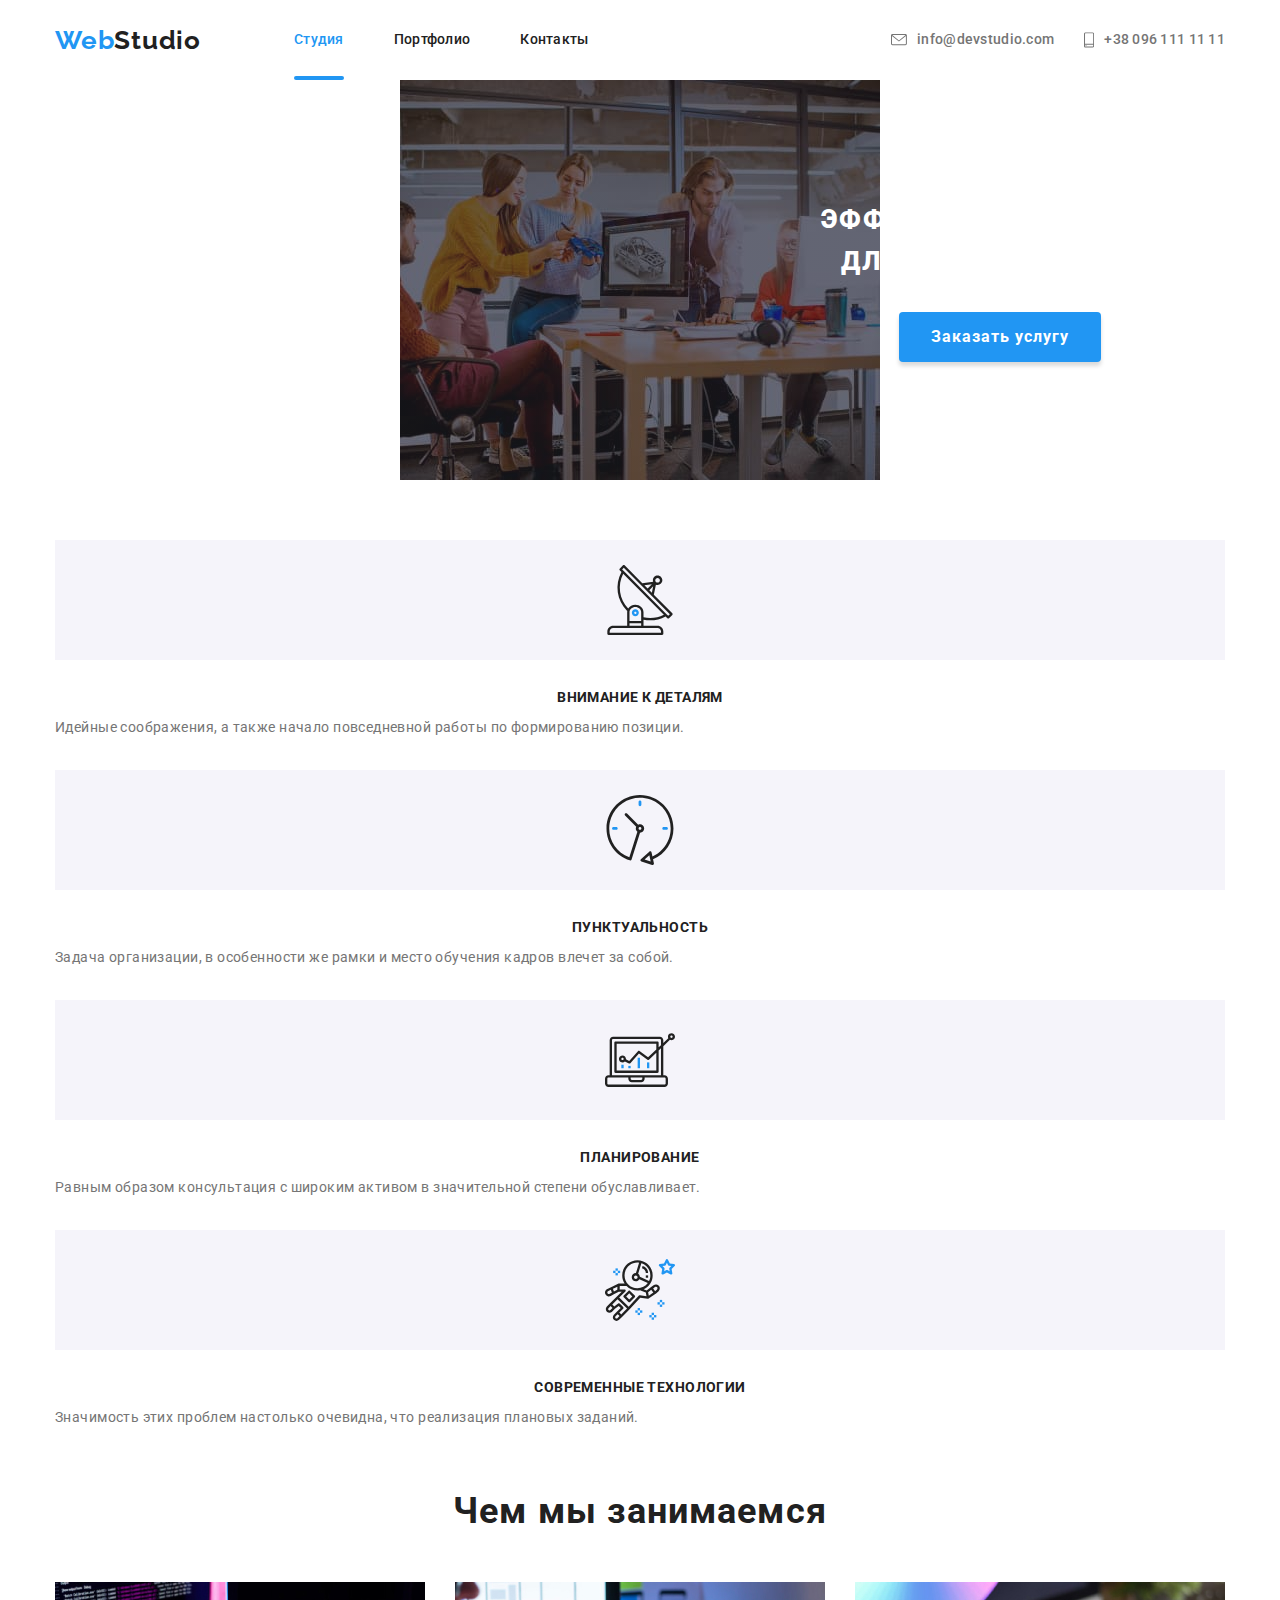
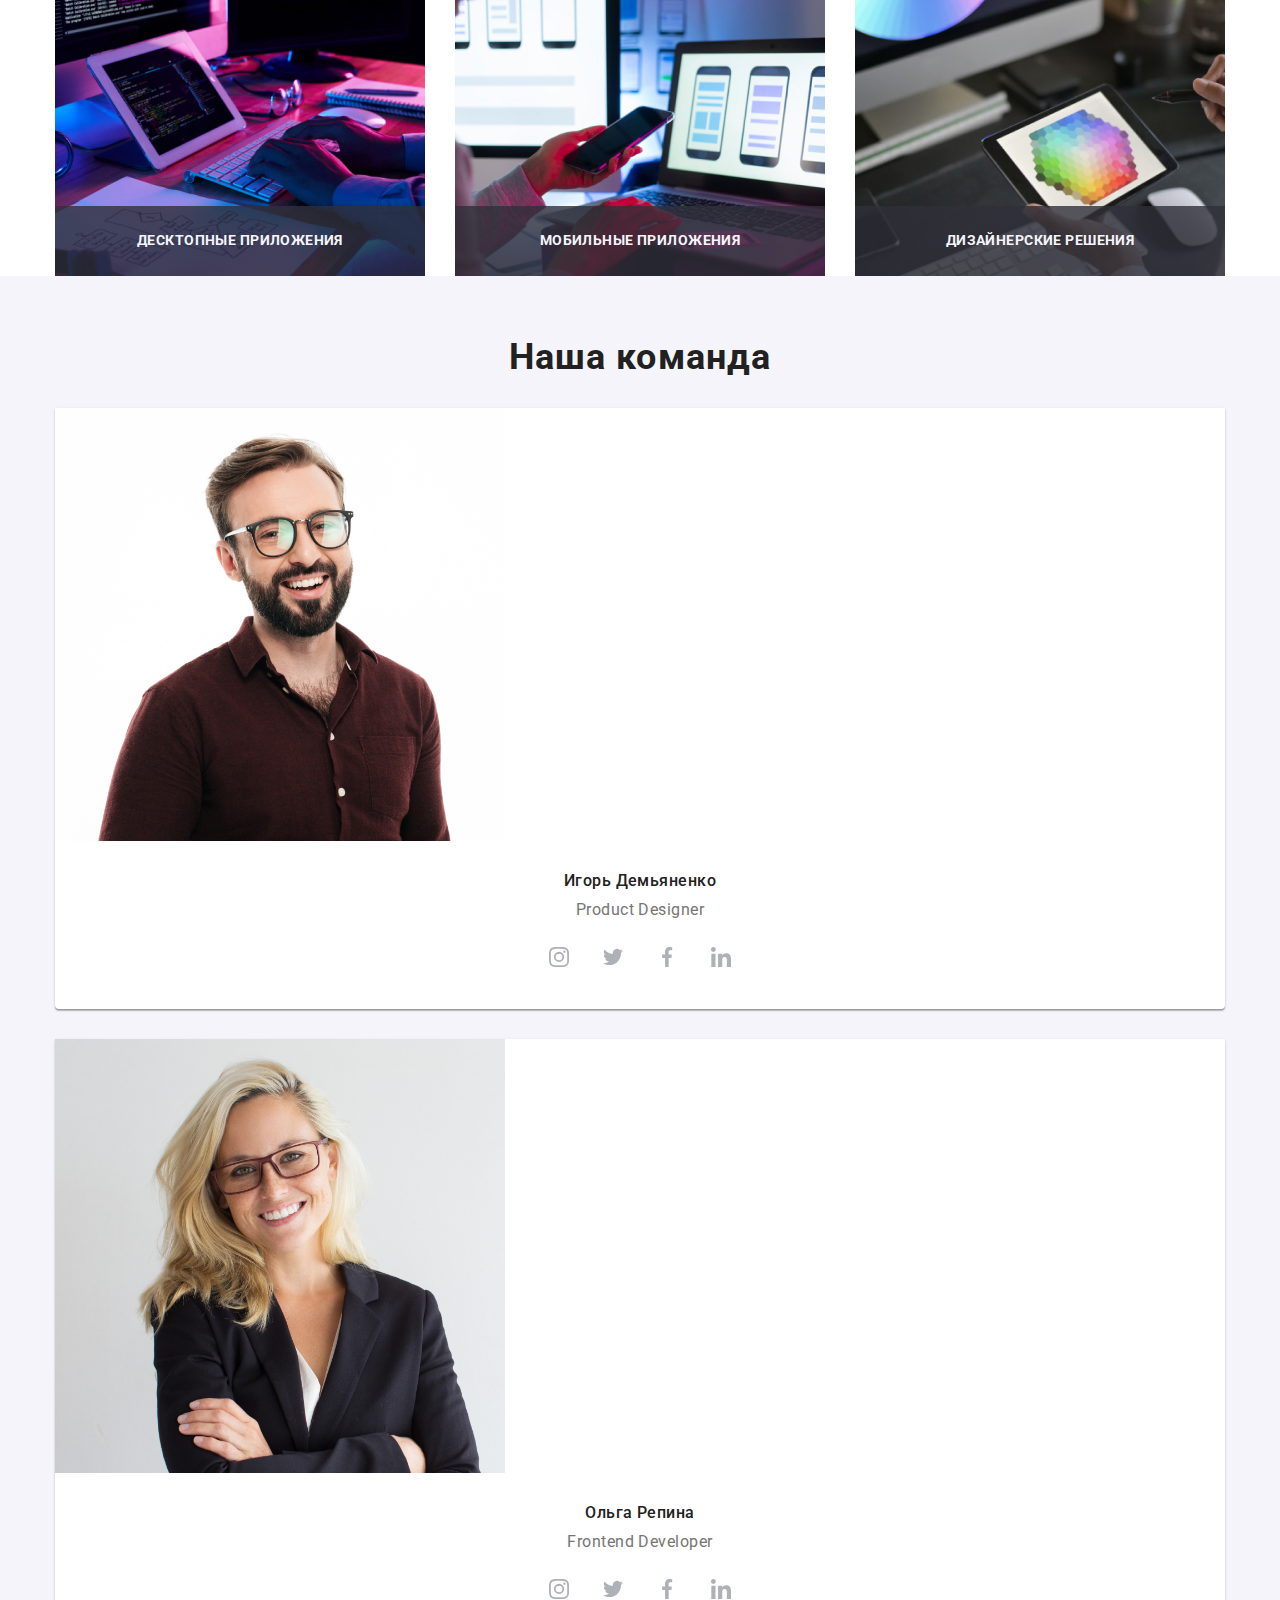
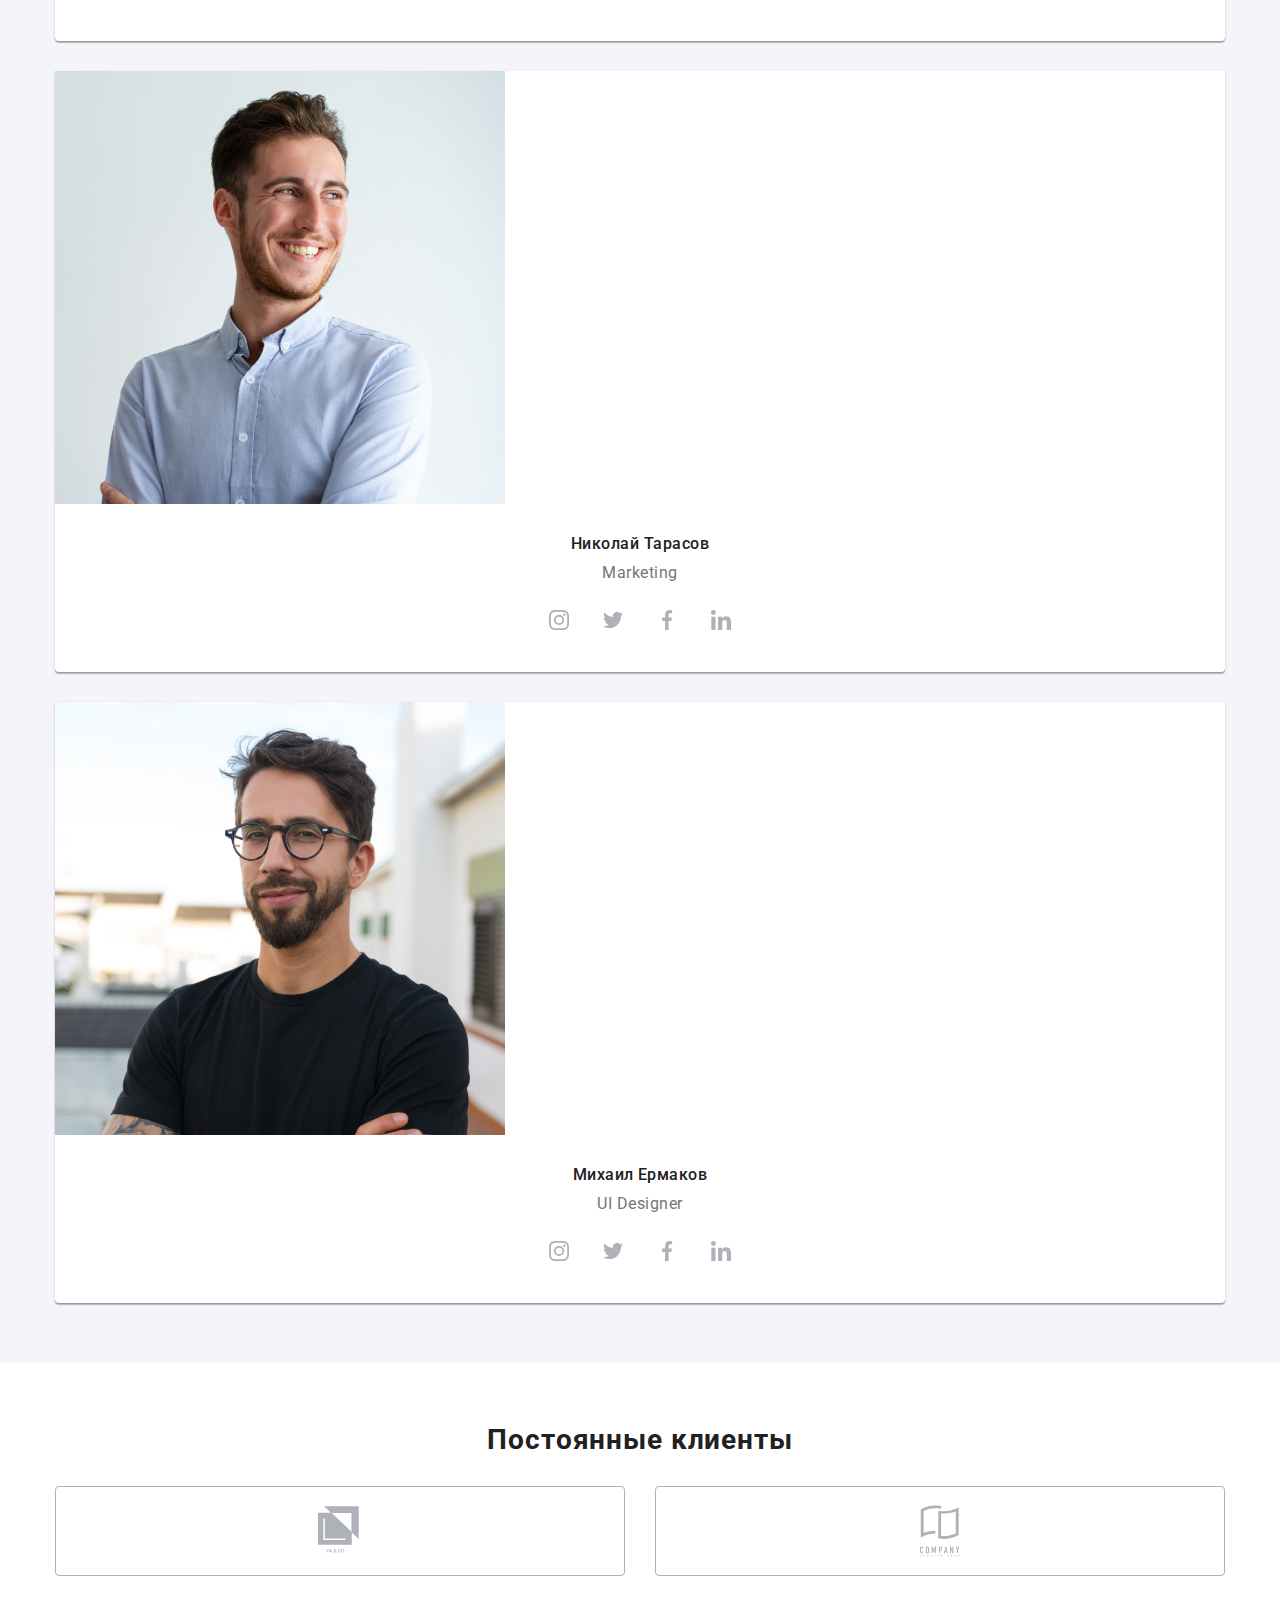
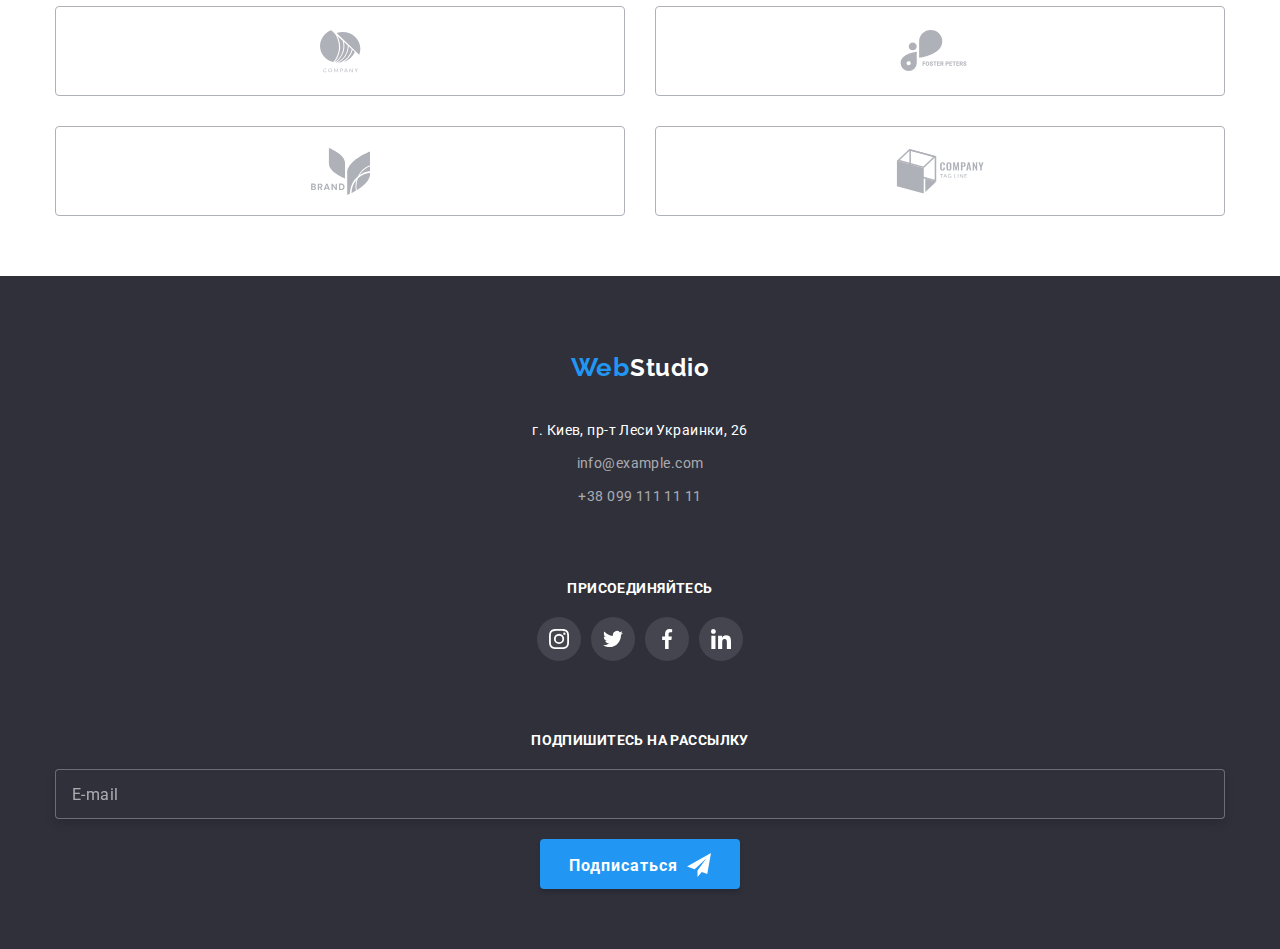
==== commit 0194843c: "мобільне меню" ====
--- a/index.html
+++ b/index.html
@@ -29,19 +29,19 @@
                         <li class="item"><a class="navigation" href="#contacts">Контакты</a></li>
                     </ul>
                 </nav>
-            </div>
-            <ul class="schedule-contacts list">
-                <li>
-                    <a class="contacts" href="mailto:info@example.com">
-                    <svg class="contacts-icon" width="16" height="12">
-                    <use href="./images/sprite.svg#envelope"></use>
-                </svg>info@devstudio.com</a></li>
-                <li>
-                    <a class="contacts" href="tel:+380991111111">
-                    <svg class="contacts-icon" width="10" height="16">
-                    <use href="./images/sprite.svg#smartphone"></use>
-                </svg>+38 096 111 11 11</a></li>
-            </ul>
+                <ul class="schedule-contacts list">
+                    <li>
+                        <a class="contacts" href="mailto:info@example.com">
+                        <svg class="contacts-icon" width="16" height="12">
+                        <use href="./images/sprite.svg#envelope"></use>
+                    </svg>info@devstudio.com</a></li>
+                    <li>
+                        <a class="contacts" href="tel:+380991111111">
+                        <svg class="contacts-icon" width="10" height="16">
+                        <use href="./images/sprite.svg#smartphone"></use>
+                    </svg>+38 096 111 11 11</a></li>
+                </ul>
+            </div>
         </div>
     </header>
     <main>
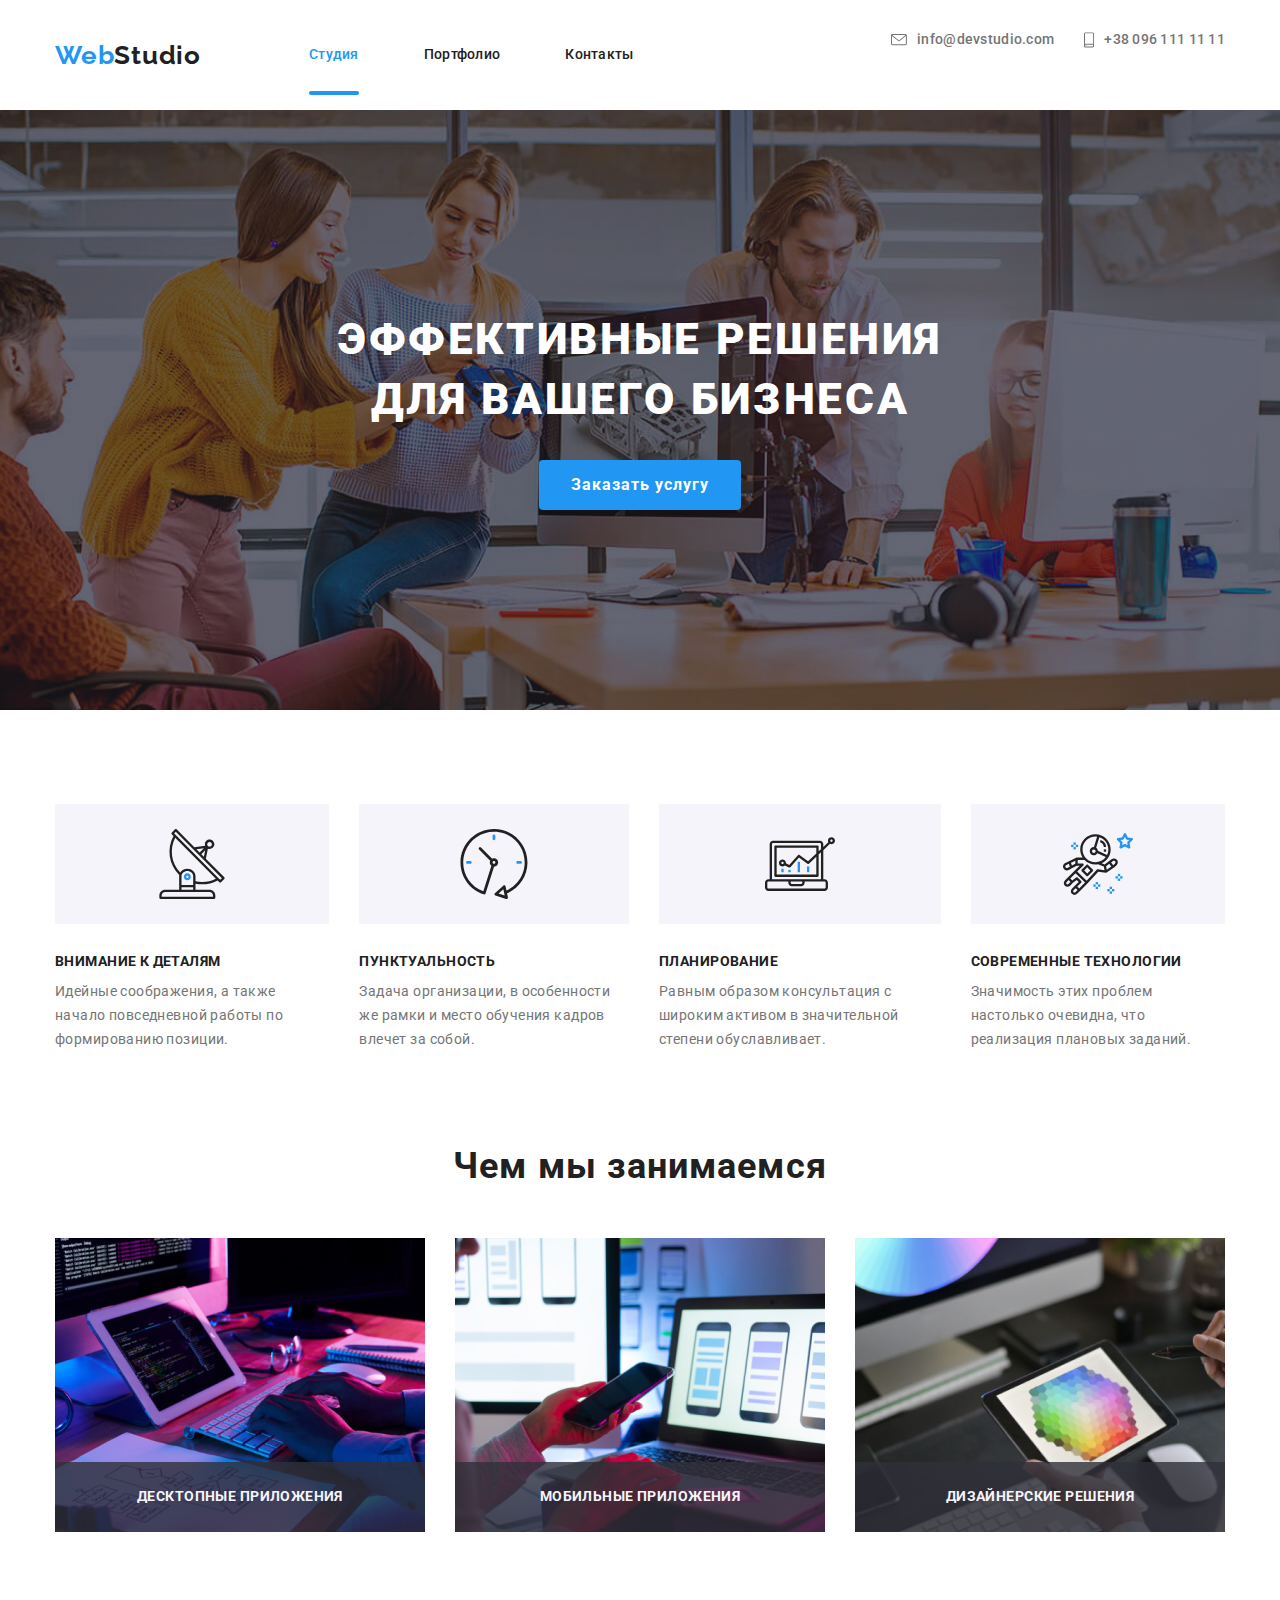
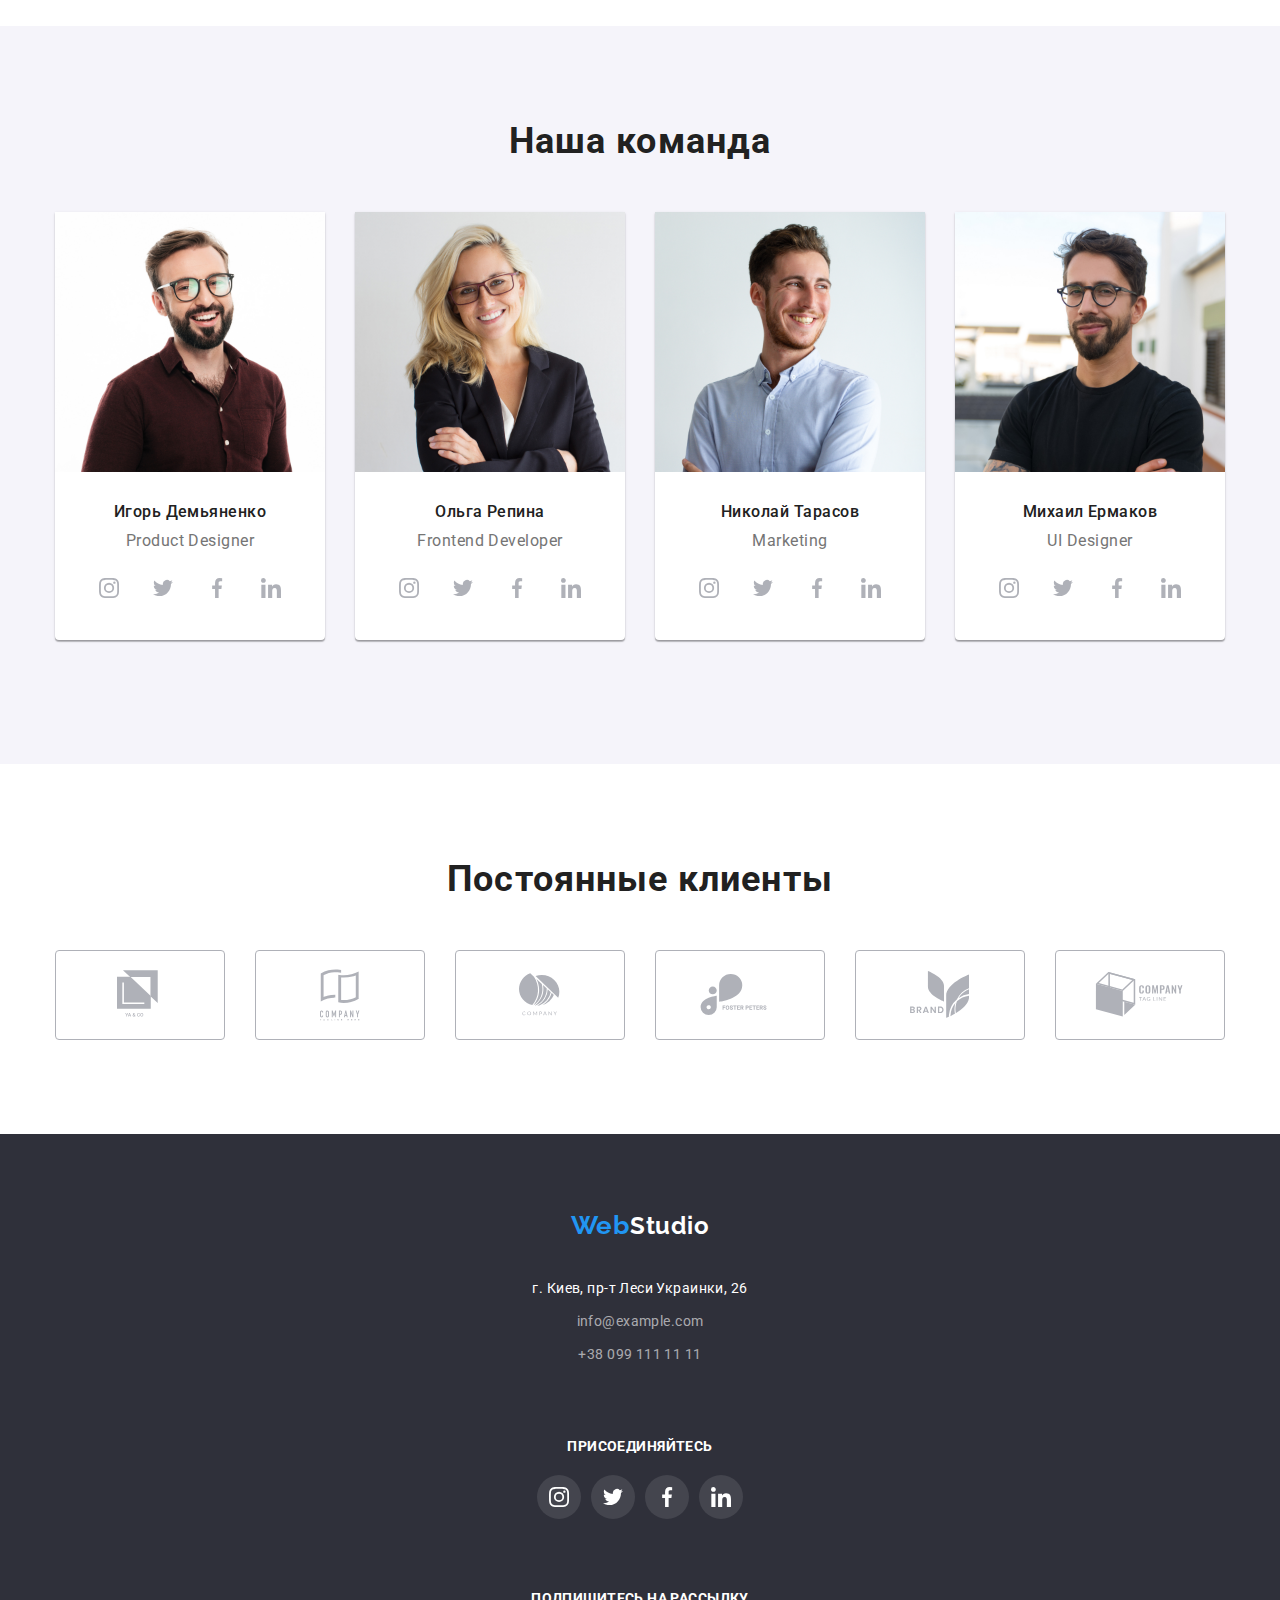
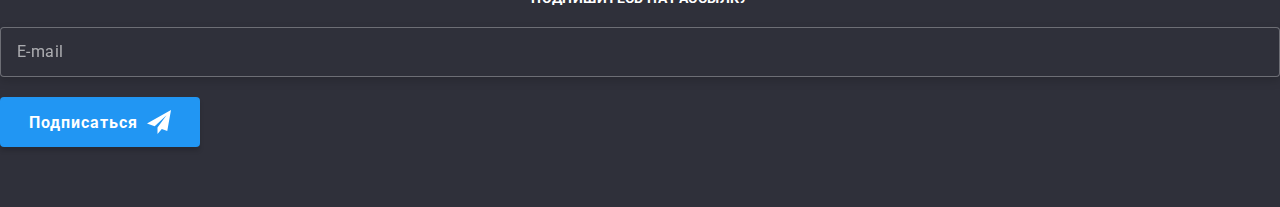
==== commit 77d5f9b7: "Робота над ДЗ" ====
--- a/index.html
+++ b/index.html
@@ -337,58 +337,62 @@
         </section>
     </main>
     <footer id="contacts" class="footer">
-        <div class="container footer-general">
-            <div class="footer-pack">
-                <a class="logo" href="./index.html">Web<span class="logo-bottom">Studio</span></a>
-                <address class="address-flexbox list">
-                    <p class="location">г. Киев, пр-т Леси Украинки, 26</p>
-                    <a class="mail" href="mailto:info@example.com">info@example.com</a>
-                    <a class="mail" href="tel:+380991111111">+38 099 111 11 11</a>
-            </address>
-            </div>
-            <div class="appeal">
-                <p class="appeal-title">присоединяйтесь</p>
-                <ul class="schedule-socials list">
-                    <li><a class="footer-socials" href="">
-                            <svg class="links-icons">
-                                <use href="./images/sprite.svg#instagram"></use>
-                            </svg>
-                        </a>
-                    </li>
-                    <li><a class="footer-socials" href="">
-                            <svg class="links-icons">
-                                <use href="./images/sprite.svg#twitter"></use>
-                            </svg>
-                        </a>
-                    </li>
-                    <li><a class="footer-socials" href="">
-                            <svg class="links-icons">
-                                    <use href="./images/sprite.svg#facebook"></use>
-                            </svg>
-                        </a>
-                    </li>
-                    <li><a class="footer-socials" href="">
-                            <svg class="links-icons">
-                                <use href="./images/sprite.svg#linkedin"></use>
-                            </svg>
-                        </a>
-                    </li>
-                </ul>
-            </div>
-            <div class="subscription">
-                <form autocomplete="off">
-                    <p class="subscription-title">подпишитесь на рассылку</p>
-                    <div class="subscription-area">
-                        <input class="subscription-input" type="mail" name="email" placeholder="E-mail" />
-                        <button class="subscription-btn">Подписаться
-                            <svg class="icon-send" width="24" height="24">
-                                <use href="./images/sprite.svg#icon-send"></use>
-                            </svg>
-                        </button>
-                    </div>
-                </form>
+        <div class="tablet-container">
+            <div class="container footer-general">
+                <div class="footer-pack">
+                    <a class="logo" href="./index.html">Web<span class="logo-bottom">Studio</span></a>
+                    <address class="address-flexbox">
+                        <p class="location">г. Киев, пр-т Леси Украинки, 26</p>
+                        <a class="mail" href="mailto:info@example.com">info@example.com</a>
+                        <a class="mail" href="tel:+380991111111">+38 099 111 11 11</a>
+                    </address>
+                </div>
+                <div class="appeal">
+                    <p class="appeal-title">присоединяйтесь</p>
+                    <ul class="schedule-socials list">
+                        <li><a class="footer-socials" href="">
+                                <svg class="links-icons">
+                                    <use href="./images/sprite.svg#instagram"></use>
+                                </svg>
+                            </a>
+                        </li>
+                        <li><a class="footer-socials" href="">
+                                <svg class="links-icons">
+                                    <use href="./images/sprite.svg#twitter"></use>
+                                </svg>
+                            </a>
+                        </li>
+                        <li><a class="footer-socials" href="">
+                                <svg class="links-icons">
+                                        <use href="./images/sprite.svg#facebook"></use>
+                                </svg>
+                            </a>
+                        </li>
+                        <li><a class="footer-socials" href="">
+                                <svg class="links-icons">
+                                    <use href="./images/sprite.svg#linkedin"></use>
+                                </svg>
+                            </a>
+                        </li>
+                    </ul>
+                </div>
             </div>
         </div>
+            <div class="tablet-subscription">
+                <div class="subscription">
+                    <form autocomplete="off">
+                        <p class="subscription-title">подпишитесь на рассылку</p>
+                        <div class="subscription-area">
+                            <input class="subscription-input" type="mail" name="email" placeholder="E-mail" />
+                            <button class="subscription-btn">Подписаться
+                                <svg class="icon-send" width="24" height="24">
+                                    <use href="./images/sprite.svg#icon-send"></use>
+                                </svg>
+                            </button>
+                        </div>
+                    </form>
+                </div>
+            </div>
     </footer>
     <script src="./js/modal.js"></script>
     <script src="./js/menu.js"></script>
--- a/css/main.min.css
+++ b/css/main.min.css
@@ -1,2 +1,2 @@
-body{font-family:"Roboto", sans-serif;color:#757575;background-color:#fff}img{display:block;max-width:100%;height:auto}h1,h2,h3,p{margin-top:0}.list{margin:0;padding:0;list-style:none}.container{margin-left:auto;margin-right:auto;padding-left:15px;padding-right:15px}@media screen and (min-width: 480px){.container{width:480px}}@media screen and (min-width: 768px){.container{width:768px}}@media screen and (min-width: 1200px){.container{width:1200px}}.menu-btn{display:-webkit-inline-box;display:-ms-inline-flexbox;display:inline-flex;margin:0;padding:0;border:none;background-color:transparent;cursor:pointer}.menu-btn:hover .icon-cross,.menu-btn:focus .icon-cross,.menu-btn:hover .icon-menu,.menu-btn:focus .icon-menu{fill:#2196f3}.menu-btn .icon-cross{display:none}@media screen and (min-width: 768px){.menu-btn{display:none}}.menu-btn.is-open .icon-cross{display:block}.menu-btn.is-open .icon-menu{display:none}@media screen and (max-width: 767px){.menu-mobile{display:-webkit-box;display:-ms-flexbox;display:flex;-webkit-box-align:center;-ms-flex-align:center;align-items:center;-webkit-box-pack:justify;-ms-flex-pack:justify;justify-content:space-between}}.menu-container{background-color:#fff}@media screen and (max-width: 767px){.menu-container{display:none;position:absolute;z-index:1;left:0;top:100%;width:100%;padding-top:40px;padding-bottom:54px;border-top:solid #ececec 1px;-webkit-box-shadow:0px 4px 8px rgba(0,0,0,0.04),0px 2px 4px rgba(0,0,0,0.08),0px 1px 3px rgba(0,0,0,0.16);box-shadow:0px 4px 8px rgba(0,0,0,0.04),0px 2px 4px rgba(0,0,0,0.08),0px 1px 3px rgba(0,0,0,0.16)}.menu-container.is-open{display:block}}@media screen and (min-width: 768px){.menu-container{display:-webkit-box;display:-ms-flexbox;display:flex;-webkit-box-pack:justify;-ms-flex-pack:justify;justify-content:space-between;width:100%}}@media screen and (min-width: 1200px){.menu-container{width:100%}}header{position:relative}@media screen and (min-width: 768px){.main-top{display:-webkit-box;display:-ms-flexbox;display:flex;-webkit-box-align:center;-ms-flex-align:center;align-items:center}}@media screen and (max-width: 767px){.nav{text-align:center}}@media screen and (min-width: 768px){.nav{display:-webkit-box;display:-ms-flexbox;display:flex;-webkit-box-align:center;-ms-flex-align:center;align-items:center}}.logo-top{font-family:Raleway, sans-serif;font-weight:700;font-size:26px;line-height:1.19;letter-spacing:0.03em;color:#212121;text-decoration:none}.logo{font-family:Raleway, sans-serif;font-weight:700;font-size:26px;line-height:1.19;letter-spacing:0.03em;color:#2196f3;text-decoration:none}@media screen and (min-width: 768px){.site-nav{display:-webkit-box;display:-ms-flexbox;display:flex;margin-left:88px}.site-nav .item:not(:last-child){margin-right:50px}}@media screen and (min-width: 1200px){.site-nav{margin-left:93px}}.navigation{position:relative;display:-webkit-inline-box;display:-ms-inline-flexbox;display:inline-flex;padding-top:20px;padding-bottom:20px;font-weight:500;font-size:18px;line-height:1.167;letter-spacing:0.02em;color:#212121;text-decoration:none;-webkit-transition:color 250ms cubic-bezier(0.4, 0, 0.2, 1);transition:color 250ms cubic-bezier(0.4, 0, 0.2, 1)}.navigation:hover,.navigation:focus{color:#2196f3}.navigation.current{color:#2196f3}@media screen and (max-width: 767px){.navigation.current{padding-bottom:32px}}@media screen and (min-width: 768px){.navigation{padding-top:32px;padding-bottom:32px;font-size:14px;line-height:1.14}}.current::after{content:"";position:absolute;display:block;bottom:0;width:100%;height:4px;background-color:#2196f3;border-radius:2px}@media screen and (max-width: 767px){.schedule-contacts{text-align:center;-webkit-box-align:center;-ms-flex-align:center;align-items:center;padding-top:32px}}@media screen and (min-width: 768px) and (max-width: 1199px){.schedule-contacts{padding-top:16px;padding-bottom:16px}}@media screen and (min-width: 1200px){.schedule-contacts{display:-webkit-box;display:-ms-flexbox;display:flex;margin-left:auto}.schedule-contacts li:not(:last-child){margin-right:30px}}.contacts{display:-webkit-box;display:-ms-flexbox;display:flex;-webkit-box-align:center;-ms-flex-align:center;align-items:center;font-weight:500;font-size:18px;line-height:1.167;letter-spacing:0.02em;color:#757575;text-decoration:none;-webkit-transition:color 250ms cubic-bezier(0.4, 0, 0.2, 1);transition:color 250ms cubic-bezier(0.4, 0, 0.2, 1)}.contacts:hover,.contacts:focus{color:#2196f3}.contacts:hover .contacts-icon,.contacts:focus .contacts-icon{fill:#2196f3}@media screen and (min-width: 768px){.contacts{font-size:12px;padding-top:5px;padding-bottom:5px}}@media screen and (min-width: 1200px){.contacts{display:-webkit-box;display:-ms-flexbox;display:flex;padding-top:32px;padding-bottom:32px;font-size:14px;line-height:1.14}}.contacts-icon{margin-right:10px;fill:#757575;-webkit-transition:fill 250ms cubic-bezier(0.4, 0, 0.2, 1);transition:fill 250ms cubic-bezier(0.4, 0, 0.2, 1)}.hero{padding-top:118px;padding-bottom:118px}.hero-container{max-width:360px;margin-left:auto;margin-right:auto;text-align:center}.hero-container .hero-title{margin-top:0;margin-bottom:30px;font-weight:900;font-size:26px;line-height:1.62;letter-spacing:0.06em;text-transform:uppercase;color:#fff}.hero-container .hero-button{display:inline-block;font-weight:700;font-size:16px;line-height:1.88;-webkit-box-align:center;-ms-flex-align:center;align-items:center;text-align:center;letter-spacing:0.06em;color:#fff;background-color:#2196f3;border-radius:4px;border:0px;padding:10px 32px;min-width:200px;-webkit-box-shadow:0px 4px 4px rgba(0,0,0,0.15);box-shadow:0px 4px 4px rgba(0,0,0,0.15);cursor:pointer}.hero-container .hero-button:hover,.hero-container .hero-button:focus{color:#2196f3;background-color:#fff}.overlay{max-width:480px;height:400px;margin-left:auto;margin-right:auto;background-image:-webkit-gradient(linear, left top, right top, from(rgba(47,48,58,0.4)), to(rgba(47,48,58,0.4))),url("../images/header-img.jpg");background-image:linear-gradient(to right, rgba(47,48,58,0.4), rgba(47,48,58,0.4)),url("../images/header-img.jpg");background-repeat:no-repeat;background-position:center;background-size:cover;background-color:#2f303a}.backdrop{position:fixed;top:0;left:0;padding:93px 15px;width:100%;height:100%;background-color:rgba(0,0,0,0.2);z-index:1;opacity:1;-webkit-transition:opacity 250ms cubic-bezier(0.4, 0, 0.2, 1);transition:opacity 250ms cubic-bezier(0.4, 0, 0.2, 1)}.backdrop.is-hidden{opacity:0;pointer-events:none}.backdrop.is-hidden .modal{-webkit-transform:translate(-50%, -50%) scale(0.9);transform:translate(-50%, -50%) scale(0.9)}.modal{position:relative;display:-webkit-box;display:-ms-flexbox;display:flex;margin-left:auto;margin-right:auto;max-width:450px;min-height:609px;background-color:#fff;-webkit-box-shadow:0px 1px 3px rgba(0,0,0,0.12),0px 1px 1px rgba(0,0,0,0.14),0px 2px 1px rgba(0,0,0,0.2);box-shadow:0px 1px 3px rgba(0,0,0,0.12),0px 1px 1px rgba(0,0,0,0.14),0px 2px 1px rgba(0,0,0,0.2);border-radius:4px}@media screen and (min-width: 768px){.modal{position:absolute;top:50%;left:50%;-webkit-transform:translate(-50%, -50%) scale(1);transform:translate(-50%, -50%) scale(1);-webkit-transition:-webkit-transform 250ms cubic-bezier(0.4, 0, 0.2, 1);transition:-webkit-transform 250ms cubic-bezier(0.4, 0, 0.2, 1);transition:transform 250ms cubic-bezier(0.4, 0, 0.2, 1);transition:transform 250ms cubic-bezier(0.4, 0, 0.2, 1), -webkit-transform 250ms cubic-bezier(0.4, 0, 0.2, 1)}}@media screen and (min-width: 1200px){.modal{position:absolute;top:50%;left:50%;min-width:528px;min-height:581px;-webkit-transform:translate(-50%, -50%) scale(1);transform:translate(-50%, -50%) scale(1);-webkit-transition:-webkit-transform 250ms cubic-bezier(0.4, 0, 0.2, 1);transition:-webkit-transform 250ms cubic-bezier(0.4, 0, 0.2, 1);transition:transform 250ms cubic-bezier(0.4, 0, 0.2, 1);transition:transform 250ms cubic-bezier(0.4, 0, 0.2, 1), -webkit-transform 250ms cubic-bezier(0.4, 0, 0.2, 1)}}.close-btn{position:absolute;top:8px;right:8px;width:30px;height:30px;border-radius:50%;border:1px solid rgba(0,0,0,0.1);background-color:#fff;cursor:pointer}.close-btn .cross{position:absolute;top:50%;left:50%;-webkit-transform:translate(-50%, -50%);transform:translate(-50%, -50%);-webkit-transition:fill 250ms cubic-bezier(0.4, 0, 0.2, 1);transition:fill 250ms cubic-bezier(0.4, 0, 0.2, 1)}.close-btn:hover .cross,.close-btn:focus .cross{fill:#2196f3}.modal-title{margin-bottom:12px;font-weight:700;font-size:20px;line-height:1.15;text-align:center;letter-spacing:0.03em;color:#212121}.features-section{padding-top:60px;padding-bottom:30px}.features-schedule .features-item::before{display:block;content:"";height:120px;margin-bottom:30px;background-color:#f5f4fa;background-repeat:no-repeat;background-position:center}.features-schedule .features-item:nth-child(1)::before{background-image:url("../images/icons/antenna 1.svg")}.features-schedule .features-item:nth-child(2)::before{background-image:url("../images/icons/clock 1.svg")}.features-schedule .features-item:nth-child(3)::before{background-image:url("../images/icons/diagram 1.svg")}.features-schedule .features-item:nth-child(4)::before{background-image:url("../images/icons/astronaut 1.svg")}.features{margin-bottom:10px;font-weight:700;font-size:14px;line-height:1.14;letter-spacing:0.03em;text-align:center;text-transform:uppercase;color:#212121}.features-text{margin-bottom:30px;font-weight:400;font-size:14px;line-height:1.71;letter-spacing:0.03em;color:#757575}@media screen and (max-width: 1199px){.job-section{padding-bottom:94px;display:none}}.job-title{margin-bottom:50px;font-weight:700;font-size:36px;line-height:1.17;text-align:center;letter-spacing:0.03em;color:#212121}.job-schedule{display:-webkit-box;display:-ms-flexbox;display:flex;padding:0;margin:0}.job-schedule .job-item{position:relative}.job-schedule .job-item:not(:last-child){margin-right:30px}.label{position:absolute;left:0;bottom:0;width:100%;padding-top:27px;padding-bottom:27px;margin:0;display:block;text-align:center;font-weight:700;font-size:14px;line-height:1.14;letter-spacing:0.03em;text-transform:uppercase;color:#f5f4fa;background:rgba(47,48,58,0.8)}.team{padding-top:60px;padding-bottom:30px;background-color:#f5f4fa}.team-title{margin-bottom:30px;font-weight:700;font-size:36px;line-height:1.17;text-align:center;letter-spacing:0.03em;color:#212121}.team-item{margin-bottom:30px;-webkit-box-shadow:0px 1px 3px rgba(0,0,0,0.12),0px 1px 1px rgba(0,0,0,0.14),0px 2px 1px rgba(0,0,0,0.2);box-shadow:0px 1px 3px rgba(0,0,0,0.12),0px 1px 1px rgba(0,0,0,0.14),0px 2px 1px rgba(0,0,0,0.2);border-radius:0px 0px 4px 4px;background-color:#fff}.team-photo{margin-bottom:30px}.name{margin-bottom:10px;font-weight:500;font-size:16px;line-height:1.19;text-align:center;letter-spacing:0.03em;color:#212121}.employment{margin-bottom:16px;font-weight:400;font-size:16px;line-height:1.19;text-align:center;letter-spacing:0.03em}.social{display:-webkit-box;display:-ms-flexbox;display:flex;-webkit-box-pack:center;-ms-flex-pack:center;justify-content:center;padding-bottom:30px}.social>li:not(:last-child){margin-right:10px}.social-links{display:-webkit-box;display:-ms-flexbox;display:flex;width:44px;height:44px;-webkit-box-pack:center;-ms-flex-pack:center;justify-content:center;-webkit-box-align:center;-ms-flex-align:center;align-items:center;border-radius:50%;fill:#afb1b8;background-color:#fff;-webkit-transition:background-color 250ms cubic-bezier(0.4, 0, 0.2, 1);transition:background-color 250ms cubic-bezier(0.4, 0, 0.2, 1)}.social-links .links-icons{width:20px;height:20px;-webkit-transition:fill 250ms cubic-bezier(0.4, 0, 0.2, 1);transition:fill 250ms cubic-bezier(0.4, 0, 0.2, 1)}.social-links:hover,.social-links:focus{background-color:#2196f3}.social-links:hover .links-icons,.social-links:focus .links-icons{fill:#fff}.customers{padding-top:60px;padding-bottom:60px}.customers-title{margin-bottom:30px;font-weight:700;font-size:28px;line-height:1.18;text-align:center;letter-spacing:0.03em;color:#212121}.customers-schedule{display:-webkit-box;display:-ms-flexbox;display:flex;-ms-flex-wrap:wrap;flex-wrap:wrap;margin:-15px}.customers-schedule .item{-ms-flex-preferred-size:calc((100% - 4 * 15px) / 2);flex-basis:calc((100% - 4 * 15px) / 2);margin:15px}.customers-links{display:-webkit-box;display:-ms-flexbox;display:flex;height:90px;border:1px solid #afb1b8;border-radius:4px;-webkit-box-pack:center;-ms-flex-pack:center;justify-content:center;-webkit-box-align:center;-ms-flex-align:center;align-items:center;-webkit-transition:background-color,border-color 250ms cubic-bezier(0.4, 0, 0.2, 1);transition:background-color,border-color 250ms cubic-bezier(0.4, 0, 0.2, 1)}.customers-links .customers-icons{fill:#afb1b8;-webkit-transition:fill 250ms cubic-bezier(0.4, 0, 0.2, 1);transition:fill 250ms cubic-bezier(0.4, 0, 0.2, 1)}.customers-links:hover,.customers-links:focus{background-color:#fff;border-color:#2196f3}.customers-links:hover .customers-icons,.customers-links:focus .customers-icons{fill:#2196f3}footer{background-color:#2f303a}.footer{padding-top:60px;padding-bottom:60px}footer .logo{display:block;text-align:center;padding:16px 0px}.logo-bottom{font-family:Raleway, sans-serif;font-weight:700;font-size:24px;line-height:1.17;text-align:center;letter-spacing:0.03em;color:#fff;text-decoration:none}.footer-general{text-align:center}.footer-pack{margin-bottom:60px}.address-flexbox{display:-webkit-box;display:-ms-flexbox;display:flex;-webkit-box-orient:vertical;-webkit-box-direction:normal;-ms-flex-direction:column;flex-direction:column}.location{margin-bottom:9px;margin-top:20px;font-family:Roboto, sans-serif;font-style:normal;font-weight:400;font-size:14px;line-height:1.71;letter-spacing:0.03em;color:#fff}.mail{font-family:Roboto, sans-serif;font-style:normal;font-weight:400;font-size:14px;line-height:1.71;text-decoration:none;text-align:center;letter-spacing:0.03em;color:rgba(255,255,255,0.6)}.mail+.mail{margin-top:9px}.appeal{padding-top:12px}.appeal-title{margin-bottom:20px;font-weight:700;font-size:14px;line-height:1.14;letter-spacing:0.03em;text-align:center;text-transform:uppercase;color:#fff}.schedule-socials{display:-webkit-box;display:-ms-flexbox;display:flex;-webkit-box-pack:center;-ms-flex-pack:center;justify-content:center;margin-bottom:60px}.schedule-socials>li:not(:last-child){margin-right:10px}.footer-socials{display:-webkit-box;display:-ms-flexbox;display:flex;-webkit-box-pack:center;-ms-flex-pack:center;justify-content:center;width:44px;height:44px;-webkit-box-align:center;-ms-flex-align:center;align-items:center;border-radius:50%;fill:#fff;background-color:rgba(255,255,255,0.1);-webkit-transition:fill,background-color 250ms cubic-bezier(0.4, 0, 0.2, 1);transition:fill,background-color 250ms cubic-bezier(0.4, 0, 0.2, 1)}.footer-socials .links-icons{width:20px;height:20px;-webkit-transition:fill 250ms cubic-bezier(0.4, 0, 0.2, 1);transition:fill 250ms cubic-bezier(0.4, 0, 0.2, 1)}.footer-socials:hover,.footer-socials:focus{background-color:#2196f3}.footer-socials:hover .links-icons,.footer-socials:focus .links-icons{fill:#fff}.subscription{padding-top:12px}.subscription-title{margin-bottom:20px;font-weight:700;font-size:14px;line-height:1.14;letter-spacing:0.03em;text-transform:uppercase;text-align:center;color:#fff}.subscription-input{width:100%;height:50px;padding:15px 16px;margin-bottom:20px;color:#fff;background-color:#2f303a;border:1px solid rgba(255,255,255,0.3);-webkit-box-sizing:border-box;box-sizing:border-box;-webkit-filter:drop-shadow(0px 4px 4px rgba(0,0,0,0.15));filter:drop-shadow(0px 4px 4px rgba(0,0,0,0.15));border-radius:4px}.subscription-input::-webkit-input-placeholder{font-weight:400;font-size:16px;line-height:1.25;letter-spacing:0.03em;color:rgba(255,255,255,0.6)}.subscription-input:-ms-input-placeholder{font-weight:400;font-size:16px;line-height:1.25;letter-spacing:0.03em;color:rgba(255,255,255,0.6)}.subscription-input::-ms-input-placeholder{font-weight:400;font-size:16px;line-height:1.25;letter-spacing:0.03em;color:rgba(255,255,255,0.6)}.subscription-input::placeholder{font-weight:400;font-size:16px;line-height:1.25;letter-spacing:0.03em;color:rgba(255,255,255,0.6)}.subscription-btn{position:relative;width:200px;height:50px;font-weight:700;font-size:16px;line-height:1.88;-webkit-box-align:center;-ms-flex-align:center;align-items:center;text-align:center;letter-spacing:0.06em;color:#fff;background:#2196f3;border:0;-webkit-box-shadow:0px 4px 4px rgba(0,0,0,0.15);box-shadow:0px 4px 4px rgba(0,0,0,0.15);border-radius:4px;cursor:pointer}.subscription-btn .icon-send{position:relative;top:6px;margin-left:4px;fill:#fff;-webkit-box-align:center;-ms-flex-align:center;align-items:center}.subscription-btn:hover,.subscription-btn:focus{color:#2196f3;background-color:#fff}.subscription-btn:hover .icon-send,.subscription-btn:focus .icon-send{fill:#2196f3}.header{border-bottom:1px solid #ececec}.button{font-family:Roboto, sans-serif;font-weight:500;font-size:16px;line-height:1.62;letter-spacing:0.03em;color:#212121;background-color:#f5f4fa;border-radius:4px;padding:5.76px 22.28px;border:2px solid transparent;cursor:pointer;-webkit-transition:color,background-color 250ms cubic-bezier(0.4, 0, 0.2, 1);transition:color,background-color 250ms cubic-bezier(0.4, 0, 0.2, 1)}.button:hover,.button:focus{background-color:#2196f3;color:#fff}.filters{display:-webkit-box;display:-ms-flexbox;display:flex;-ms-flex-wrap:wrap;flex-wrap:wrap;padding-top:60px;padding-bottom:40px}.filters .filters-item{margin-right:8px;margin-top:15px}.projects-section{padding-bottom:60px}.projects-item{border:1px solid #eeeeee;width:450px;background:#fff;-webkit-transition:-webkit-box-shadow 250ms cubic-bezier(0.4, 0, 0.2, 1);transition:-webkit-box-shadow 250ms cubic-bezier(0.4, 0, 0.2, 1);transition:box-shadow 250ms cubic-bezier(0.4, 0, 0.2, 1);transition:box-shadow 250ms cubic-bezier(0.4, 0, 0.2, 1), -webkit-box-shadow 250ms cubic-bezier(0.4, 0, 0.2, 1)}.projects-item:not(:last-child){margin-bottom:30px}.projects-title{padding-left:24px;padding-top:20px;margin-bottom:4px;font-weight:700;font-size:18px;line-height:2;letter-spacing:0.06em;color:#212121}.projects{padding-left:24px;margin-bottom:0;font-weight:400;font-size:16px;line-height:1.87;letter-spacing:0.03em;color:#757575}.projects-link{display:block;padding-bottom:20px;text-decoration:none}.projects-link:hover .subitem,.projects-link:focus .subitem{-webkit-transform:translateY(0);transform:translateY(0);opacity:1}.projects-link:hover,.projects-link:focus{-webkit-box-shadow:0px 1px 1px rgba(0,0,0,0.12),0px 4px 4px rgba(0,0,0,0.06),1px 4px 6px rgba(0,0,0,0.16);box-shadow:0px 1px 1px rgba(0,0,0,0.12),0px 4px 4px rgba(0,0,0,0.06),1px 4px 6px rgba(0,0,0,0.16)}.projects-thumb{position:relative;overflow:hidden}.projects-thumb:hover .subitem,.projects-thumb:focus .subitem{opacity:1}.subitem{position:absolute;padding:63px 24px;bottom:0;left:0;width:100%;height:100%;margin:0;opacity:0;font-weight:400;font-size:18px;line-height:1.56;letter-spacing:0.03em;color:#fff;background-color:rgba(33,150,243,0.9);-webkit-transform:translateY(100%);transform:translateY(100%);-webkit-transition:opacity,-webkit-transform 250ms cubic-bezier(0.4, 0, 0.2, 1);transition:opacity,-webkit-transform 250ms cubic-bezier(0.4, 0, 0.2, 1);transition:opacity,transform 250ms cubic-bezier(0.4, 0, 0.2, 1);transition:opacity,transform 250ms cubic-bezier(0.4, 0, 0.2, 1),-webkit-transform 250ms cubic-bezier(0.4, 0, 0.2, 1)}.form{width:448px;margin:40px}.form-field{position:relative;display:-webkit-box;display:-ms-flexbox;display:flex;-webkit-box-orient:vertical;-webkit-box-direction:normal;-ms-flex-direction:column;flex-direction:column;margin-bottom:10px}.form-field .form-input{height:40px;padding-left:42px;padding-top:11px;padding-right:12px;padding-bottom:11px;font-size:12px;color:#212121;border:1px solid rgba(33,33,33,0.2);border-radius:4px;cursor:pointer;-webkit-transition:fill 250ms cubic-bezier(0.4, 0, 0.2, 1);transition:fill 250ms cubic-bezier(0.4, 0, 0.2, 1)}.form-field .form-input:focus{outline:0;border-color:#2196f3}.form-field .form-input:focus ~ .form-element{fill:#2196f3}.form-field .form-element{position:absolute;top:28px;left:12px}.form-label{margin-bottom:4px;font-size:12px}textarea{height:120px;padding:16px 12px;margin-bottom:10px;font-weight:400;font-size:12px;line-height:1.17;letter-spacing:0.01em;color:#212121;border:1px solid rgba(33,33,33,0.2);border-radius:4px;resize:none}textarea::-webkit-input-placeholder{color:rgba(117,117,117,0.5)}textarea:-ms-input-placeholder{color:rgba(117,117,117,0.5)}textarea::-ms-input-placeholder{color:rgba(117,117,117,0.5)}textarea::placeholder{color:rgba(117,117,117,0.5)}textarea:focus{outline:0;border-color:#2196f3}.agreement-check{display:-webkit-box;display:-ms-flexbox;display:flex;-webkit-box-align:center;-ms-flex-align:center;align-items:center;-webkit-box-pack:center;-ms-flex-pack:center;justify-content:center}.checkbox{display:-webkit-box;display:-ms-flexbox;display:flex;-webkit-box-pack:center;-ms-flex-pack:center;justify-content:center;margin-right:10px;position:absolute;width:1px;height:1px;margin:-1px;border:0;padding:0;clip:rect(0 0 0 0);overflow:hidden}.check{position:absolute;top:5px;left:-20px;width:16px;height:15px;border-radius:2px;border:2px solid #212121}.checkbox:checked+.check{background-image:url(../images/icons/check-on.svg);background-size:contain;border:0}.agreement-form{position:relative;font-weight:400;font-size:14px;line-height:1.71;letter-spacing:0.03em;color:#757575}.form-btn{display:-webkit-box;display:-ms-flexbox;display:flex;-webkit-box-pack:center;-ms-flex-pack:center;justify-content:center;margin-top:30px}.condition{text-decoration:underline;color:#2196f3}.confirm-btn{display:inline-block;min-width:200px;height:50px;font-weight:700;font-size:16px;line-height:1.88;text-align:center;letter-spacing:0.06em;color:#fff;background:#2196f3;border:0;-webkit-box-shadow:0px 4px 4px rgba(0,0,0,0.15);box-shadow:0px 4px 4px rgba(0,0,0,0.15);border-radius:4px;cursor:pointer}.confirm-btn:hover,.confirm-btn:focus{color:#2196f3;background-color:#fff}
+html{-webkit-box-sizing:border-box;box-sizing:border-box}*,*::before,*::after{-webkit-box-sizing:inherit;box-sizing:inherit}body{font-family:"Roboto", sans-serif;color:#757575;background-color:#fff}img{display:block;max-width:100%;height:auto}h1,h2,h3,p{margin-top:0}.list{margin:0;padding:0;list-style:none}.container{width:100%;margin-left:auto;margin-right:auto;padding-left:15px;padding-right:15px}@media screen and (min-width: 480px){.container{width:480px}}@media screen and (min-width: 768px){.container{width:768px}}@media screen and (min-width: 1200px){.container{width:1200px}}.menu-btn{display:-webkit-inline-box;display:-ms-inline-flexbox;display:inline-flex;margin:0;padding:0;border:none;background-color:transparent;cursor:pointer}.menu-btn:hover .icon-cross,.menu-btn:focus .icon-cross,.menu-btn:hover .icon-menu,.menu-btn:focus .icon-menu{fill:#2196f3}.menu-btn .icon-cross{display:none}@media screen and (min-width: 768px){.menu-btn{display:none}}.menu-btn.is-open .icon-cross{display:block}.menu-btn.is-open .icon-menu{display:none}@media screen and (max-width: 767px){.menu-mobile{display:-webkit-box;display:-ms-flexbox;display:flex;-webkit-box-align:center;-ms-flex-align:center;align-items:center;-webkit-box-pack:justify;-ms-flex-pack:justify;justify-content:space-between;padding-top:16px;padding-bottom:16px}}.menu-container{background-color:#fff}@media screen and (max-width: 767px){.menu-container{display:none;position:absolute;z-index:1;left:0;top:100%;width:100%;padding-top:60px;padding-bottom:60px;border-top:solid #ececec 1px;-webkit-box-shadow:0px 4px 8px rgba(0,0,0,0.04),0px 2px 4px rgba(0,0,0,0.08),0px 1px 3px rgba(0,0,0,0.16);box-shadow:0px 4px 8px rgba(0,0,0,0.04),0px 2px 4px rgba(0,0,0,0.08),0px 1px 3px rgba(0,0,0,0.16)}.menu-container.is-open{display:block}}@media screen and (min-width: 768px){.menu-container{display:-webkit-box;display:-ms-flexbox;display:flex;-webkit-box-pack:justify;-ms-flex-pack:justify;justify-content:space-between;width:100%}}@media screen and (min-width: 1200px){.menu-container{width:100%}}header{position:relative}@media screen and (min-width: 768px){.main-top{display:-webkit-box;display:-ms-flexbox;display:flex;-webkit-box-align:center;-ms-flex-align:center;align-items:center}}@media screen and (max-width: 767px){.nav{text-align:center}}@media screen and (min-width: 768px){.nav{display:-webkit-box;display:-ms-flexbox;display:flex;-webkit-box-align:center;-ms-flex-align:center;align-items:center}}.logo-top{font-family:Raleway, sans-serif;font-weight:700;font-size:24px;line-height:1.17;letter-spacing:0.03em;color:#212121;text-decoration:none}@media screen and (min-width: 1200px){.logo-top{font-size:26px;line-height:1.19}}.logo{font-family:Raleway, sans-serif;font-weight:700;font-size:24px;line-height:1.17;letter-spacing:0.03em;color:#2196f3;text-decoration:none}@media screen and (min-width: 1200px){.logo{font-size:26px;line-height:1.19}}@media screen and (max-width: 767px){.site-nav{padding-bottom:60px}}@media screen and (min-width: 768px){.site-nav{display:-webkit-box;display:-ms-flexbox;display:flex;margin-left:88px}.site-nav .item:not(:last-child){margin-right:50px}}@media screen and (min-width: 1200px){.site-nav{margin-left:93px}}.navigation{position:relative;display:-webkit-inline-box;display:-ms-inline-flexbox;display:inline-flex;padding-top:20px;padding-bottom:20px;font-weight:500;font-size:18px;line-height:1.167;letter-spacing:0.02em;color:#212121;text-decoration:none;-webkit-transition:color 250ms cubic-bezier(0.4, 0, 0.2, 1);transition:color 250ms cubic-bezier(0.4, 0, 0.2, 1)}.navigation:hover,.navigation:focus{color:#2196f3}.navigation.current{color:#2196f3}@media screen and (max-width: 767px){.navigation.current{padding-bottom:32px}}@media screen and (min-width: 768px){.navigation{padding-top:32px;padding-bottom:32px;font-size:14px;line-height:1.14}}.current::after{content:"";position:absolute;display:block;bottom:0;width:100%;height:4px;background-color:#2196f3;border-radius:2px}@media screen and (max-width: 767px){.current::after{bottom:22px}}@media screen and (max-width: 767px){.schedule-contacts{text-align:center;-webkit-box-align:center;-ms-flex-align:center;align-items:center}.schedule-contacts li:not(:last-child){margin-bottom:16px}}@media screen and (min-width: 768px) and (max-width: 1199px){.schedule-contacts{padding-top:21px;padding-bottom:21px;display:block;-webkit-box-align:center;-ms-flex-align:center;align-items:center}.schedule-contacts li:not(:last-child){margin-bottom:10px}}@media screen and (min-width: 1200px){.schedule-contacts{display:-webkit-box;display:-ms-flexbox;display:flex;margin-left:auto}.schedule-contacts li:not(:last-child){margin-right:30px}}.contacts{display:block;-webkit-box-align:center;-ms-flex-align:center;align-items:center;font-weight:500;font-size:18px;line-height:1.167;letter-spacing:0.02em;color:#757575;text-decoration:none;-webkit-transition:color 250ms cubic-bezier(0.4, 0, 0.2, 1);transition:color 250ms cubic-bezier(0.4, 0, 0.2, 1)}.contacts:hover,.contacts:focus{color:#2196f3}.contacts:hover .contacts-icon,.contacts:focus .contacts-icon{fill:#2196f3}@media screen and (min-width: 768px){.contacts{font-size:12px;line-height:1.17}}@media screen and (min-width: 1200px){.contacts{display:-webkit-box;display:-ms-flexbox;display:flex;padding-top:32px;padding-bottom:32px;font-size:14px;line-height:1.14}}.contacts-icon{margin-right:10px;fill:#757575;-webkit-transition:fill 250ms cubic-bezier(0.4, 0, 0.2, 1);transition:fill 250ms cubic-bezier(0.4, 0, 0.2, 1)}.hero{padding-top:118px;padding-bottom:118px}@media screen and (min-width: 1200px){.hero{padding-top:200px;padding-bottom:200px}}.hero-container{max-width:360px;margin-left:auto;margin-right:auto;text-align:center}@media screen and (min-width: 1200px){.hero-container{max-width:696px}}.hero-container .hero-title{margin-top:0;margin-bottom:30px;font-weight:900;font-size:26px;line-height:1.62;letter-spacing:0.06em;text-transform:uppercase;color:#fff}@media screen and (min-width: 1200px){.hero-container .hero-title{font-size:44px;line-height:1.36}}.hero-container .hero-button{display:inline-block;font-weight:700;font-size:16px;line-height:1.88;-webkit-box-align:center;-ms-flex-align:center;align-items:center;text-align:center;letter-spacing:0.06em;color:#fff;background-color:#2196f3;border-radius:4px;border:0px;padding:10px 32px;min-width:200px;-webkit-box-shadow:0px 4px 4px rgba(0,0,0,0.15);box-shadow:0px 4px 4px rgba(0,0,0,0.15);cursor:pointer}.hero-container .hero-button:hover,.hero-container .hero-button:focus{color:#2196f3;background-color:#fff}.overlay{margin-left:auto;margin-right:auto;background-image:-webkit-gradient(linear, left top, right top, from(rgba(47,48,58,0.4)), to(rgba(47,48,58,0.4))),url(../images/mobile/hero.jpg);background-image:linear-gradient(to right, rgba(47,48,58,0.4), rgba(47,48,58,0.4)),url(../images/mobile/hero.jpg);background-repeat:no-repeat;background-position:center;background-size:cover}@media screen and (min-device-pixel-ratio: 2), screen and (-webkit-min-device-pixel-ratio: 2), screen and (min-resolution: 192dpi), screen and (min-resolution: 2dppx){.overlay{background-image:-webkit-gradient(linear, left top, right top, from(rgba(47,48,58,0.4)), to(rgba(47,48,58,0.4))),url(../images/mobile/hero@2x.jpg);background-image:linear-gradient(to right, rgba(47,48,58,0.4), rgba(47,48,58,0.4)),url(../images/mobile/hero@2x.jpg)}}@media screen and (min-width: 768px){.overlay{background-image:-webkit-gradient(linear, left top, right top, from(rgba(47,48,58,0.4)), to(rgba(47,48,58,0.4))),url(../images/tablet/hero.jpg);background-image:linear-gradient(to right, rgba(47,48,58,0.4), rgba(47,48,58,0.4)),url(../images/tablet/hero.jpg)}}@media screen and (min-width: 768px) and (min-device-pixel-ratio: 2), screen and (min-width: 768px) and (-webkit-min-device-pixel-ratio: 2), screen and (min-width: 768px) and (min-resolution: 192dpi), screen and (min-width: 768px) and (min-resolution: 2dppx){.overlay{background-image:-webkit-gradient(linear, left top, right top, from(rgba(47,48,58,0.4)), to(rgba(47,48,58,0.4))),url(../images/tablet/hero@2x.jpg);background-image:linear-gradient(to right, rgba(47,48,58,0.4), rgba(47,48,58,0.4)),url(../images/tablet/hero@2x.jpg)}}@media screen and (min-width: 768px) and (min-width: 1200px){.overlay{background-image:-webkit-gradient(linear, left top, right top, from(rgba(47,48,58,0.4)), to(rgba(47,48,58,0.4))),url(../images/desktop/hero.jpg);background-image:linear-gradient(to right, rgba(47,48,58,0.4), rgba(47,48,58,0.4)),url(../images/desktop/hero.jpg)}}@media screen and (min-width: 768px) and (min-width: 1200px) and (min-device-pixel-ratio: 2), screen and (min-width: 768px) and (min-width: 1200px) and (-webkit-min-device-pixel-ratio: 2), screen and (min-width: 768px) and (min-width: 1200px) and (min-resolution: 192dpi), screen and (min-width: 768px) and (min-width: 1200px) and (min-resolution: 2dppx){.overlay{background-image:-webkit-gradient(linear, left top, right top, from(rgba(47,48,58,0.4)), to(rgba(47,48,58,0.4))),url(../images/desktop/hero@2x.jpg);background-image:linear-gradient(to right, rgba(47,48,58,0.4), rgba(47,48,58,0.4)),url(../images/desktop/hero@2x.jpg)}}.backdrop{position:fixed;top:0;left:0;padding:93px 15px;width:100%;height:100%;background-color:rgba(0,0,0,0.2);z-index:1;opacity:1;overflow-y:scroll;-webkit-transition:opacity 250ms cubic-bezier(0.4, 0, 0.2, 1);transition:opacity 250ms cubic-bezier(0.4, 0, 0.2, 1)}.backdrop.is-hidden{opacity:0;pointer-events:none}.backdrop.is-hidden .modal{-webkit-transform:translate(-50%, -50%) scale(0.9);transform:translate(-50%, -50%) scale(0.9)}.modal{position:relative;display:-webkit-box;display:-ms-flexbox;display:flex;margin-left:auto;margin-right:auto;max-width:450px;min-height:609px;background-color:#fff;-webkit-box-shadow:0px 1px 3px rgba(0,0,0,0.12),0px 1px 1px rgba(0,0,0,0.14),0px 2px 1px rgba(0,0,0,0.2);box-shadow:0px 1px 3px rgba(0,0,0,0.12),0px 1px 1px rgba(0,0,0,0.14),0px 2px 1px rgba(0,0,0,0.2);border-radius:4px}@media screen and (min-width: 768px){.modal{position:absolute;top:50%;left:50%;-webkit-transform:translate(-50%, -50%) scale(1);transform:translate(-50%, -50%) scale(1);-webkit-transition:-webkit-transform 250ms cubic-bezier(0.4, 0, 0.2, 1);transition:-webkit-transform 250ms cubic-bezier(0.4, 0, 0.2, 1);transition:transform 250ms cubic-bezier(0.4, 0, 0.2, 1);transition:transform 250ms cubic-bezier(0.4, 0, 0.2, 1), -webkit-transform 250ms cubic-bezier(0.4, 0, 0.2, 1)}}@media screen and (min-width: 1200px){.modal{position:absolute;top:50%;left:50%;min-width:528px;min-height:581px;-webkit-transform:translate(-50%, -50%) scale(1);transform:translate(-50%, -50%) scale(1);-webkit-transition:-webkit-transform 250ms cubic-bezier(0.4, 0, 0.2, 1);transition:-webkit-transform 250ms cubic-bezier(0.4, 0, 0.2, 1);transition:transform 250ms cubic-bezier(0.4, 0, 0.2, 1);transition:transform 250ms cubic-bezier(0.4, 0, 0.2, 1), -webkit-transform 250ms cubic-bezier(0.4, 0, 0.2, 1)}}.close-btn{position:absolute;top:8px;right:8px;width:30px;height:30px;border-radius:50%;border:1px solid rgba(0,0,0,0.1);background-color:#fff;cursor:pointer}.close-btn .cross{position:absolute;top:50%;left:50%;-webkit-transform:translate(-50%, -50%);transform:translate(-50%, -50%);-webkit-transition:fill 250ms cubic-bezier(0.4, 0, 0.2, 1);transition:fill 250ms cubic-bezier(0.4, 0, 0.2, 1)}.close-btn:hover .cross,.close-btn:focus .cross{fill:#2196f3}.modal-title{margin-bottom:12px;font-weight:700;font-size:20px;line-height:1.15;text-align:center;letter-spacing:0.03em;color:#212121}.features-section{padding-top:60px;padding-bottom:30px}@media screen and (min-width: 768px) and (max-width: 1199px){.features-section{padding-top:60px;padding-bottom:60px}}@media screen and (min-width: 1200px){.features-section{padding-top:94px;padding-bottom:94px}}@media screen and (min-width: 768px){.features-schedule{display:-webkit-box;display:-ms-flexbox;display:flex}}@media screen and (min-width: 768px) and (max-width: 1199px){.features-schedule{-ms-flex-wrap:wrap;flex-wrap:wrap;margin:-15px}}.features-schedule .features-item::before{display:block;content:"";height:120px;margin-bottom:30px;background-color:#f5f4fa;background-repeat:no-repeat;background-position:center}.features-schedule .features-item:nth-child(1)::before{background-image:url("../images/icons/antenna 1.svg")}.features-schedule .features-item:nth-child(2)::before{background-image:url("../images/icons/clock 1.svg")}.features-schedule .features-item:nth-child(3)::before{background-image:url("../images/icons/diagram 1.svg")}.features-schedule .features-item:nth-child(4)::before{background-image:url("../images/icons/astronaut 1.svg")}@media screen and (min-width: 768px) and (max-width: 1199px){.features-schedule .features-item{-ms-flex-preferred-size:calc((100% - 4 * 15px) / 2);flex-basis:calc((100% - 4 * 15px) / 2);margin:15px}}@media screen and (min-width: 1200px){.features-schedule .features-item:not(:last-child){margin-right:30px}}.features{margin-bottom:10px;font-weight:700;font-size:14px;line-height:1.14;letter-spacing:0.03em;text-transform:uppercase;color:#212121}@media screen and (max-width: 767px){.features{text-align:center}}.features-text{margin-bottom:0;font-weight:400;font-size:14px;line-height:1.71;letter-spacing:0.03em;color:#757575}@media screen and (max-width: 767px){.features-text{margin-bottom:30px}}.job-section{padding-bottom:94px}@media screen and (max-width: 1199px){.job-section{display:none}}.job-title{margin-bottom:50px;font-weight:700;font-size:36px;line-height:1.17;text-align:center;letter-spacing:0.03em;color:#212121}.job-schedule{display:-webkit-box;display:-ms-flexbox;display:flex;padding:0;margin:0}.job-schedule .job-item{position:relative}.job-schedule .job-item:not(:last-child){margin-right:30px}.label{position:absolute;left:0;bottom:0;width:100%;padding-top:27px;padding-bottom:27px;margin:0;display:block;text-align:center;font-weight:700;font-size:14px;line-height:1.14;letter-spacing:0.03em;text-transform:uppercase;color:#f5f4fa;background:rgba(47,48,58,0.8)}.team{padding-top:60px;padding-bottom:30px;background-color:#f5f4fa}@media screen and (min-width: 768px) and (max-width: 1199px){.team{padding-top:60px;padding-bottom:60px}}@media screen and (min-width: 1200px){.team{padding-top:94px;padding-bottom:94px}}.team-title{margin-bottom:30px;font-weight:700;font-size:28px;line-height:1.17;text-align:center;letter-spacing:0.03em;color:#212121}@media screen and (min-width: 1200px){.team-title{font-size:36px;margin-bottom:50px}}@media screen and (min-width: 768px){.team-schedule{display:-webkit-box;display:-ms-flexbox;display:flex}}@media screen and (min-width: 768px) and (max-width: 1199px){.team-schedule{-ms-flex-wrap:wrap;flex-wrap:wrap;margin:-15px}}.team-item{margin-bottom:30px;-webkit-box-shadow:0px 1px 3px rgba(0,0,0,0.12),0px 1px 1px rgba(0,0,0,0.14),0px 2px 1px rgba(0,0,0,0.2);box-shadow:0px 1px 3px rgba(0,0,0,0.12),0px 1px 1px rgba(0,0,0,0.14),0px 2px 1px rgba(0,0,0,0.2);border-radius:0px 0px 4px 4px;background-color:#fff}@media screen and (min-width: 768px) and (max-width: 1199px){.team-item{-ms-flex-preferred-size:calc((100% - 4 * 15px) / 2);flex-basis:calc((100% - 4 * 15px) / 2);margin:15px}}@media screen and (min-width: 1200px){.team-item:not(:last-child){margin-right:30px}}.team-photo{margin-bottom:30px}.name{margin-bottom:10px;font-weight:500;font-size:16px;line-height:1.19;text-align:center;letter-spacing:0.03em;color:#212121}.employment{margin-bottom:16px;font-weight:400;font-size:16px;line-height:1.19;text-align:center;letter-spacing:0.03em}.social{display:-webkit-box;display:-ms-flexbox;display:flex;-webkit-box-pack:center;-ms-flex-pack:center;justify-content:center;padding-bottom:30px}.social>li:not(:last-child){margin-right:10px}.social-links{display:-webkit-box;display:-ms-flexbox;display:flex;width:44px;height:44px;-webkit-box-pack:center;-ms-flex-pack:center;justify-content:center;-webkit-box-align:center;-ms-flex-align:center;align-items:center;border-radius:50%;fill:#afb1b8;background-color:#fff;-webkit-transition:background-color 250ms cubic-bezier(0.4, 0, 0.2, 1);transition:background-color 250ms cubic-bezier(0.4, 0, 0.2, 1)}.social-links .links-icons{width:20px;height:20px;-webkit-transition:fill 250ms cubic-bezier(0.4, 0, 0.2, 1);transition:fill 250ms cubic-bezier(0.4, 0, 0.2, 1)}.social-links:hover,.social-links:focus{background-color:#2196f3}.social-links:hover .links-icons,.social-links:focus .links-icons{fill:#fff}.customers{padding-top:60px;padding-bottom:60px}@media screen and (min-width: 1200px){.customers{padding-top:94px;padding-bottom:94px}}.customers-title{margin-bottom:30px;font-weight:700;font-size:28px;line-height:1.17;text-align:center;letter-spacing:0.03em;color:#212121}@media screen and (min-width: 1200px){.customers-title{font-size:36px;margin-bottom:50px}}.customers-schedule{display:-webkit-box;display:-ms-flexbox;display:flex;-ms-flex-wrap:wrap;flex-wrap:wrap;margin:-15px}@media screen and (min-width: 1200px){.customers-schedule{display:-webkit-box;display:-ms-flexbox;display:flex;margin-right:-15px;margin-left:-15px}}.item{-ms-flex-preferred-size:calc((100% - 4 * 15px) / 2);flex-basis:calc((100% - 4 * 15px) / 2);margin:15px}@media screen and (min-width: 768px){.item{-ms-flex-preferred-size:calc((100% - 6 * 15px) / 3);flex-basis:calc((100% - 6 * 15px) / 3);margin:15px}}@media screen and (min-width: 1200px){.item{-ms-flex-preferred-size:calc((100% - 12 * 15px) / 6);flex-basis:calc((100% - 12 * 15px) / 6);margin-right:15px;margin-left:15px}}.customers-links{display:-webkit-box;display:-ms-flexbox;display:flex;height:90px;border:1px solid #afb1b8;border-radius:4px;-webkit-box-pack:center;-ms-flex-pack:center;justify-content:center;-webkit-box-align:center;-ms-flex-align:center;align-items:center;-webkit-transition:background-color,border-color 250ms cubic-bezier(0.4, 0, 0.2, 1);transition:background-color,border-color 250ms cubic-bezier(0.4, 0, 0.2, 1)}.customers-links .customers-icons{fill:#afb1b8;-webkit-transition:fill 250ms cubic-bezier(0.4, 0, 0.2, 1);transition:fill 250ms cubic-bezier(0.4, 0, 0.2, 1)}.customers-links:hover,.customers-links:focus{background-color:#fff;border-color:#2196f3}.customers-links:hover .customers-icons,.customers-links:focus .customers-icons{fill:#2196f3}footer{padding-top:60px;padding-bottom:60px;background-color:#2f303a}.footer{padding-top:60px;padding-bottom:60px}footer .logo{display:block;text-align:center;padding:16px 0px}.logo-bottom{font-family:Raleway, sans-serif;font-weight:700;font-size:24px;line-height:1.17;text-align:center;letter-spacing:0.03em;color:#fff;text-decoration:none}.footer-general{text-align:center}.footer-pack{margin-bottom:60px}.address-flexbox{display:-webkit-box;display:-ms-flexbox;display:flex;-webkit-box-orient:vertical;-webkit-box-direction:normal;-ms-flex-direction:column;flex-direction:column}.location{margin-bottom:9px;margin-top:20px;font-family:Roboto, sans-serif;font-style:normal;font-weight:400;font-size:14px;line-height:1.71;letter-spacing:0.03em;color:#fff}.mail{font-family:Roboto, sans-serif;font-style:normal;font-weight:400;font-size:14px;line-height:1.71;text-decoration:none;text-align:center;letter-spacing:0.03em;color:rgba(255,255,255,0.6)}.mail+.mail{margin-top:9px}.appeal{padding-top:12px}.appeal-title{margin-bottom:20px;font-weight:700;font-size:14px;line-height:1.14;letter-spacing:0.03em;text-align:center;text-transform:uppercase;color:#fff}.schedule-socials{display:-webkit-box;display:-ms-flexbox;display:flex;-webkit-box-pack:center;-ms-flex-pack:center;justify-content:center;margin-bottom:60px}.schedule-socials>li:not(:last-child){margin-right:10px}.footer-socials{display:-webkit-box;display:-ms-flexbox;display:flex;-webkit-box-pack:center;-ms-flex-pack:center;justify-content:center;width:44px;height:44px;-webkit-box-align:center;-ms-flex-align:center;align-items:center;border-radius:50%;fill:#fff;background-color:rgba(255,255,255,0.1);-webkit-transition:fill,background-color 250ms cubic-bezier(0.4, 0, 0.2, 1);transition:fill,background-color 250ms cubic-bezier(0.4, 0, 0.2, 1)}.footer-socials .links-icons{width:20px;height:20px;-webkit-transition:fill 250ms cubic-bezier(0.4, 0, 0.2, 1);transition:fill 250ms cubic-bezier(0.4, 0, 0.2, 1)}.footer-socials:hover,.footer-socials:focus{background-color:#2196f3}.footer-socials:hover .links-icons,.footer-socials:focus .links-icons{fill:#fff}.subscription{padding-top:12px}.subscription-title{margin-bottom:20px;font-weight:700;font-size:14px;line-height:1.14;letter-spacing:0.03em;text-transform:uppercase;text-align:center;color:#fff}.subscription-input{display:-webkit-box;display:-ms-flexbox;display:flex;width:100%;height:50px;padding:15px 16px;margin-bottom:20px;color:#fff;background-color:#2f303a;border:1px solid rgba(255,255,255,0.3);-webkit-box-sizing:border-box;box-sizing:border-box;-webkit-filter:drop-shadow(0px 4px 4px rgba(0,0,0,0.15));filter:drop-shadow(0px 4px 4px rgba(0,0,0,0.15));border-radius:4px}.subscription-input::-webkit-input-placeholder{font-weight:400;font-size:16px;line-height:1.25;letter-spacing:0.03em;color:rgba(255,255,255,0.6)}.subscription-input:-ms-input-placeholder{font-weight:400;font-size:16px;line-height:1.25;letter-spacing:0.03em;color:rgba(255,255,255,0.6)}.subscription-input::-ms-input-placeholder{font-weight:400;font-size:16px;line-height:1.25;letter-spacing:0.03em;color:rgba(255,255,255,0.6)}.subscription-input::placeholder{font-weight:400;font-size:16px;line-height:1.25;letter-spacing:0.03em;color:rgba(255,255,255,0.6)}.subscription-btn{position:relative;display:block;width:200px;height:50px;font-weight:700;font-size:16px;line-height:1.88;-webkit-box-align:center;-ms-flex-align:center;align-items:center;text-align:center;letter-spacing:0.06em;color:#fff;background:#2196f3;border:0;-webkit-box-shadow:0px 4px 4px rgba(0,0,0,0.15);box-shadow:0px 4px 4px rgba(0,0,0,0.15);border-radius:4px;cursor:pointer}.subscription-btn .icon-send{position:relative;top:6px;margin-left:4px;fill:#fff;-webkit-box-align:center;-ms-flex-align:center;align-items:center}.subscription-btn:hover,.subscription-btn:focus{color:#2196f3;background-color:#fff}.subscription-btn:hover .icon-send,.subscription-btn:focus .icon-send{fill:#2196f3}.header{border-bottom:1px solid #ececec}.button{font-family:Roboto, sans-serif;font-weight:500;font-size:16px;line-height:1.62;letter-spacing:0.03em;color:#212121;background-color:#f5f4fa;border-radius:4px;padding:5.76px 22.28px;border:2px solid transparent;cursor:pointer;-webkit-transition:color,background-color 250ms cubic-bezier(0.4, 0, 0.2, 1);transition:color,background-color 250ms cubic-bezier(0.4, 0, 0.2, 1)}.button:hover,.button:focus{background-color:#2196f3;color:#fff}.filters{display:-webkit-box;display:-ms-flexbox;display:flex;padding-top:60px;padding-bottom:40px}@media screen and (max-width: 767px){.filters{-ms-flex-wrap:wrap;flex-wrap:wrap}}@media screen and (min-width: 768px){.filters{-webkit-box-align:center;-ms-flex-align:center;align-items:center;-webkit-box-pack:center;-ms-flex-pack:center;justify-content:center;padding-bottom:30px}}@media screen and (min-width: 1200px){.filters{padding-top:94px;padding-bottom:50px}}.filters .filters-item{margin-right:8px;margin-top:15px}@media screen and (min-width: 768px){.filters .filters-item .filters-item:not(:last-child){margin-right:8px}}.projects-section{padding-bottom:60px}@media screen and (min-width: 1200px){.projects-section{padding-bottom:94px}}@media screen and (min-width: 768px){.projects-schedule{display:-webkit-box;display:-ms-flexbox;display:flex;-ms-flex-wrap:wrap;flex-wrap:wrap;margin:-15px}}.projects-item{border:1px solid #eeeeee;width:100%;margin-bottom:30px;background:#fff;-webkit-transition:-webkit-box-shadow 250ms cubic-bezier(0.4, 0, 0.2, 1);transition:-webkit-box-shadow 250ms cubic-bezier(0.4, 0, 0.2, 1);transition:box-shadow 250ms cubic-bezier(0.4, 0, 0.2, 1);transition:box-shadow 250ms cubic-bezier(0.4, 0, 0.2, 1), -webkit-box-shadow 250ms cubic-bezier(0.4, 0, 0.2, 1)}@media screen and (max-width: 767px){.projects-item:last-child{margin-bottom:0}}@media screen and (min-width: 768px){.projects-item{-ms-flex-preferred-size:calc((100% - 4 * 15px) / 2);flex-basis:calc((100% - 4 * 15px) / 2);margin:15px}}@media screen and (min-width: 1200px){.projects-item{-ms-flex-preferred-size:calc((100% - 6 * 15px) / 3);flex-basis:calc((100% - 6 * 15px) / 3);margin:15px}}.projects-title{padding-left:24px;padding-top:20px;margin-bottom:4px;font-weight:700;font-size:18px;line-height:2;letter-spacing:0.06em;color:#212121}.projects{padding-left:24px;margin-bottom:0;font-weight:400;font-size:16px;line-height:1.87;letter-spacing:0.03em;color:#757575}.projects-link{display:block;padding-bottom:20px;text-decoration:none}.projects-link:hover .subitem,.projects-link:focus .subitem{-webkit-transform:translateY(0);transform:translateY(0);opacity:1}.projects-link:hover,.projects-link:focus{-webkit-box-shadow:0px 1px 1px rgba(0,0,0,0.12),0px 4px 4px rgba(0,0,0,0.06),1px 4px 6px rgba(0,0,0,0.16);box-shadow:0px 1px 1px rgba(0,0,0,0.12),0px 4px 4px rgba(0,0,0,0.06),1px 4px 6px rgba(0,0,0,0.16)}.projects-thumb{position:relative;overflow:hidden}.projects-thumb:hover .subitem,.projects-thumb:focus .subitem{opacity:1}.subitem{position:absolute;padding:63px 24px;bottom:0;left:0;width:100%;height:100%;margin:0;opacity:0;font-weight:400;font-size:18px;line-height:1.56;letter-spacing:0.03em;color:#fff;background-color:rgba(33,150,243,0.9);-webkit-transform:translateY(100%);transform:translateY(100%);-webkit-transition:opacity,-webkit-transform 250ms cubic-bezier(0.4, 0, 0.2, 1);transition:opacity,-webkit-transform 250ms cubic-bezier(0.4, 0, 0.2, 1);transition:opacity,transform 250ms cubic-bezier(0.4, 0, 0.2, 1);transition:opacity,transform 250ms cubic-bezier(0.4, 0, 0.2, 1),-webkit-transform 250ms cubic-bezier(0.4, 0, 0.2, 1)}.form{width:448px;margin:40px}.form-field{position:relative;display:-webkit-box;display:-ms-flexbox;display:flex;-webkit-box-orient:vertical;-webkit-box-direction:normal;-ms-flex-direction:column;flex-direction:column;margin-bottom:10px}.form-field .form-input{height:40px;padding-left:42px;padding-top:11px;padding-right:12px;padding-bottom:11px;font-size:12px;color:#212121;border:1px solid rgba(33,33,33,0.2);border-radius:4px;cursor:pointer;-webkit-transition:fill 250ms cubic-bezier(0.4, 0, 0.2, 1);transition:fill 250ms cubic-bezier(0.4, 0, 0.2, 1)}.form-field .form-input:focus{outline:0;border-color:#2196f3}.form-field .form-input:focus ~ .form-element{fill:#2196f3}.form-field .form-element{position:absolute;top:28px;left:12px}.form-label{margin-bottom:4px;font-size:12px}textarea{height:120px;padding:16px 12px;margin-bottom:10px;font-weight:400;font-size:12px;line-height:1.17;letter-spacing:0.01em;color:#212121;border:1px solid rgba(33,33,33,0.2);border-radius:4px;resize:none}textarea::-webkit-input-placeholder{color:rgba(117,117,117,0.5)}textarea:-ms-input-placeholder{color:rgba(117,117,117,0.5)}textarea::-ms-input-placeholder{color:rgba(117,117,117,0.5)}textarea::placeholder{color:rgba(117,117,117,0.5)}textarea:focus{outline:0;border-color:#2196f3}.agreement-check{display:-webkit-box;display:-ms-flexbox;display:flex;-webkit-box-align:center;-ms-flex-align:center;align-items:center;-webkit-box-pack:center;-ms-flex-pack:center;justify-content:center}.checkbox{display:-webkit-box;display:-ms-flexbox;display:flex;-webkit-box-pack:center;-ms-flex-pack:center;justify-content:center;margin-right:10px;position:absolute;width:1px;height:1px;margin:-1px;border:0;padding:0;clip:rect(0 0 0 0);overflow:hidden}.check{position:absolute;top:5px;left:-20px;width:16px;height:15px;border-radius:2px;border:2px solid #212121}.checkbox:checked+.check{background-image:url(../images/icons/check-on.svg);background-size:contain;border:0}.agreement-form{position:relative;font-weight:400;font-size:14px;line-height:1.71;letter-spacing:0.03em;color:#757575}.form-btn{display:-webkit-box;display:-ms-flexbox;display:flex;-webkit-box-pack:center;-ms-flex-pack:center;justify-content:center;margin-top:30px}.condition{text-decoration:underline;color:#2196f3}.confirm-btn{display:inline-block;min-width:200px;height:50px;font-weight:700;font-size:16px;line-height:1.88;text-align:center;letter-spacing:0.06em;color:#fff;background:#2196f3;border:0;-webkit-box-shadow:0px 4px 4px rgba(0,0,0,0.15);box-shadow:0px 4px 4px rgba(0,0,0,0.15);border-radius:4px;cursor:pointer}.confirm-btn:hover,.confirm-btn:focus{color:#2196f3;background-color:#fff}
 /*# sourceMappingURL=main.min.css.map */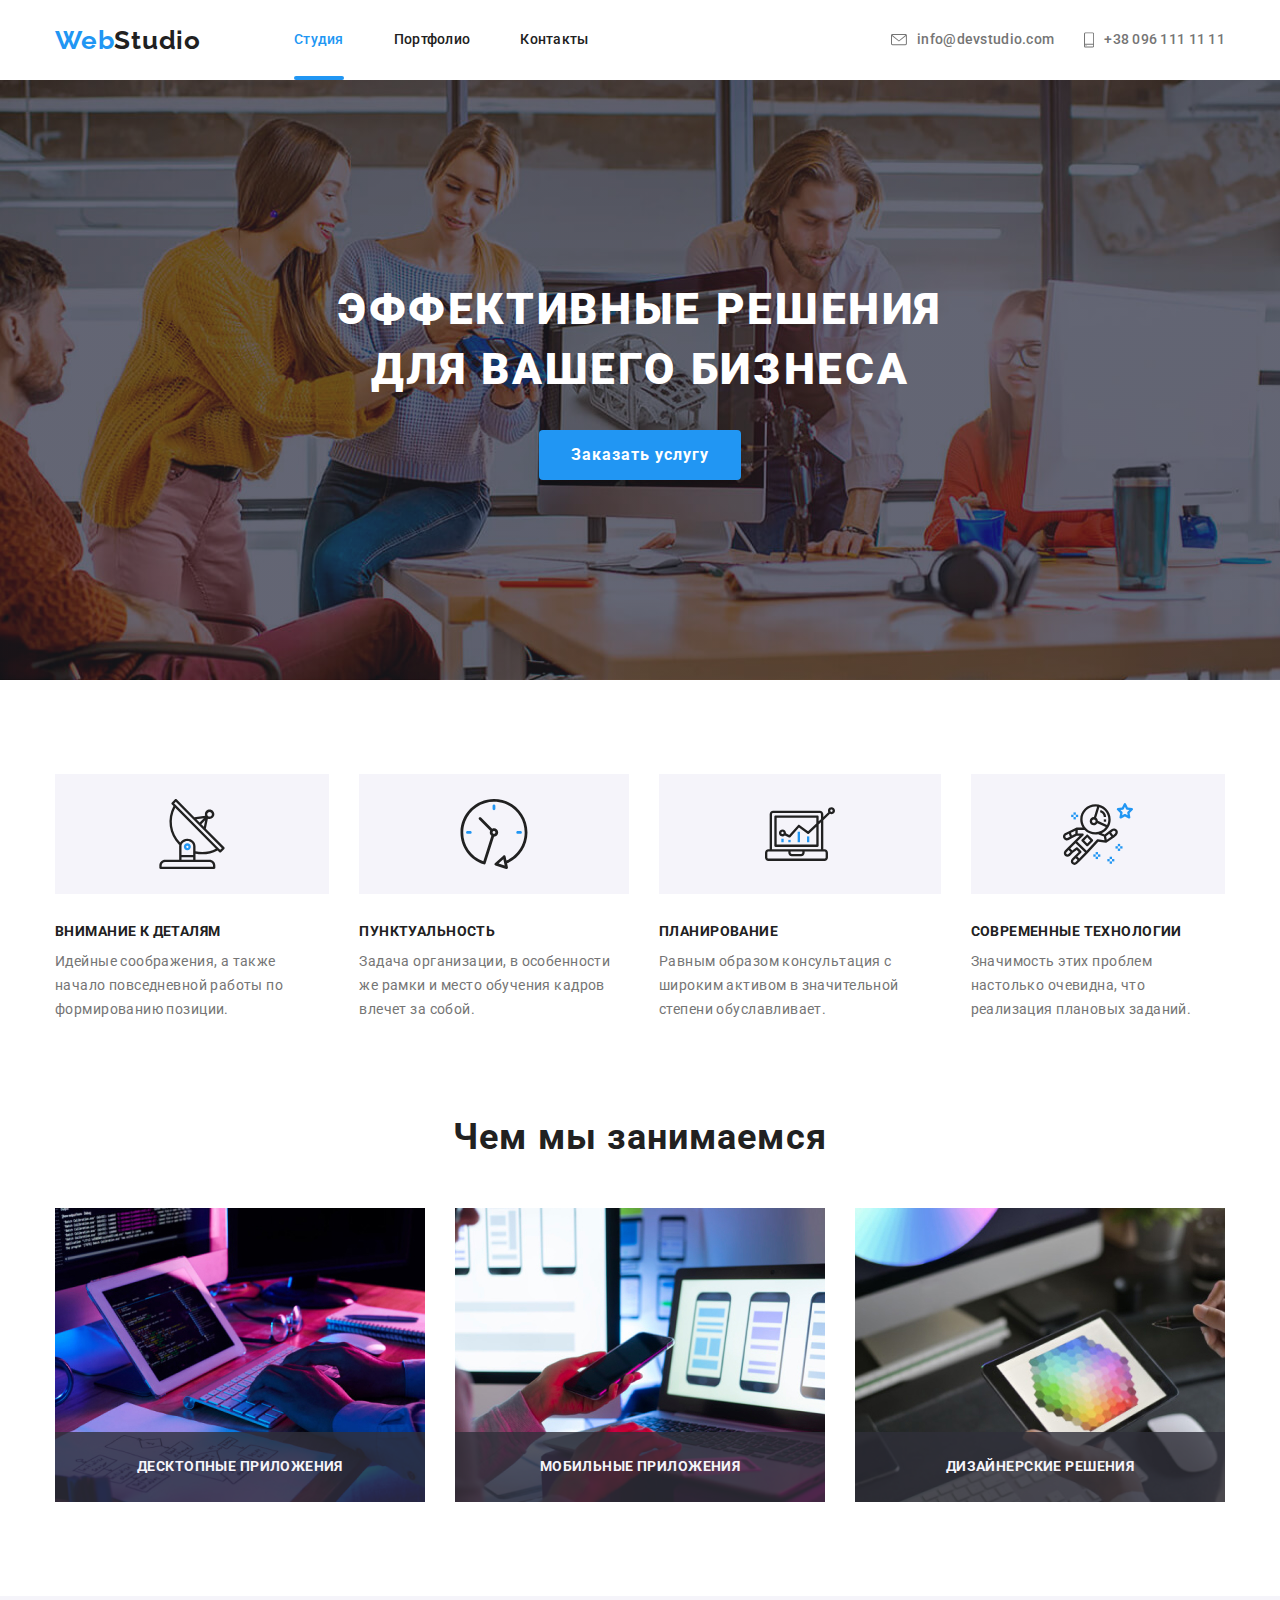
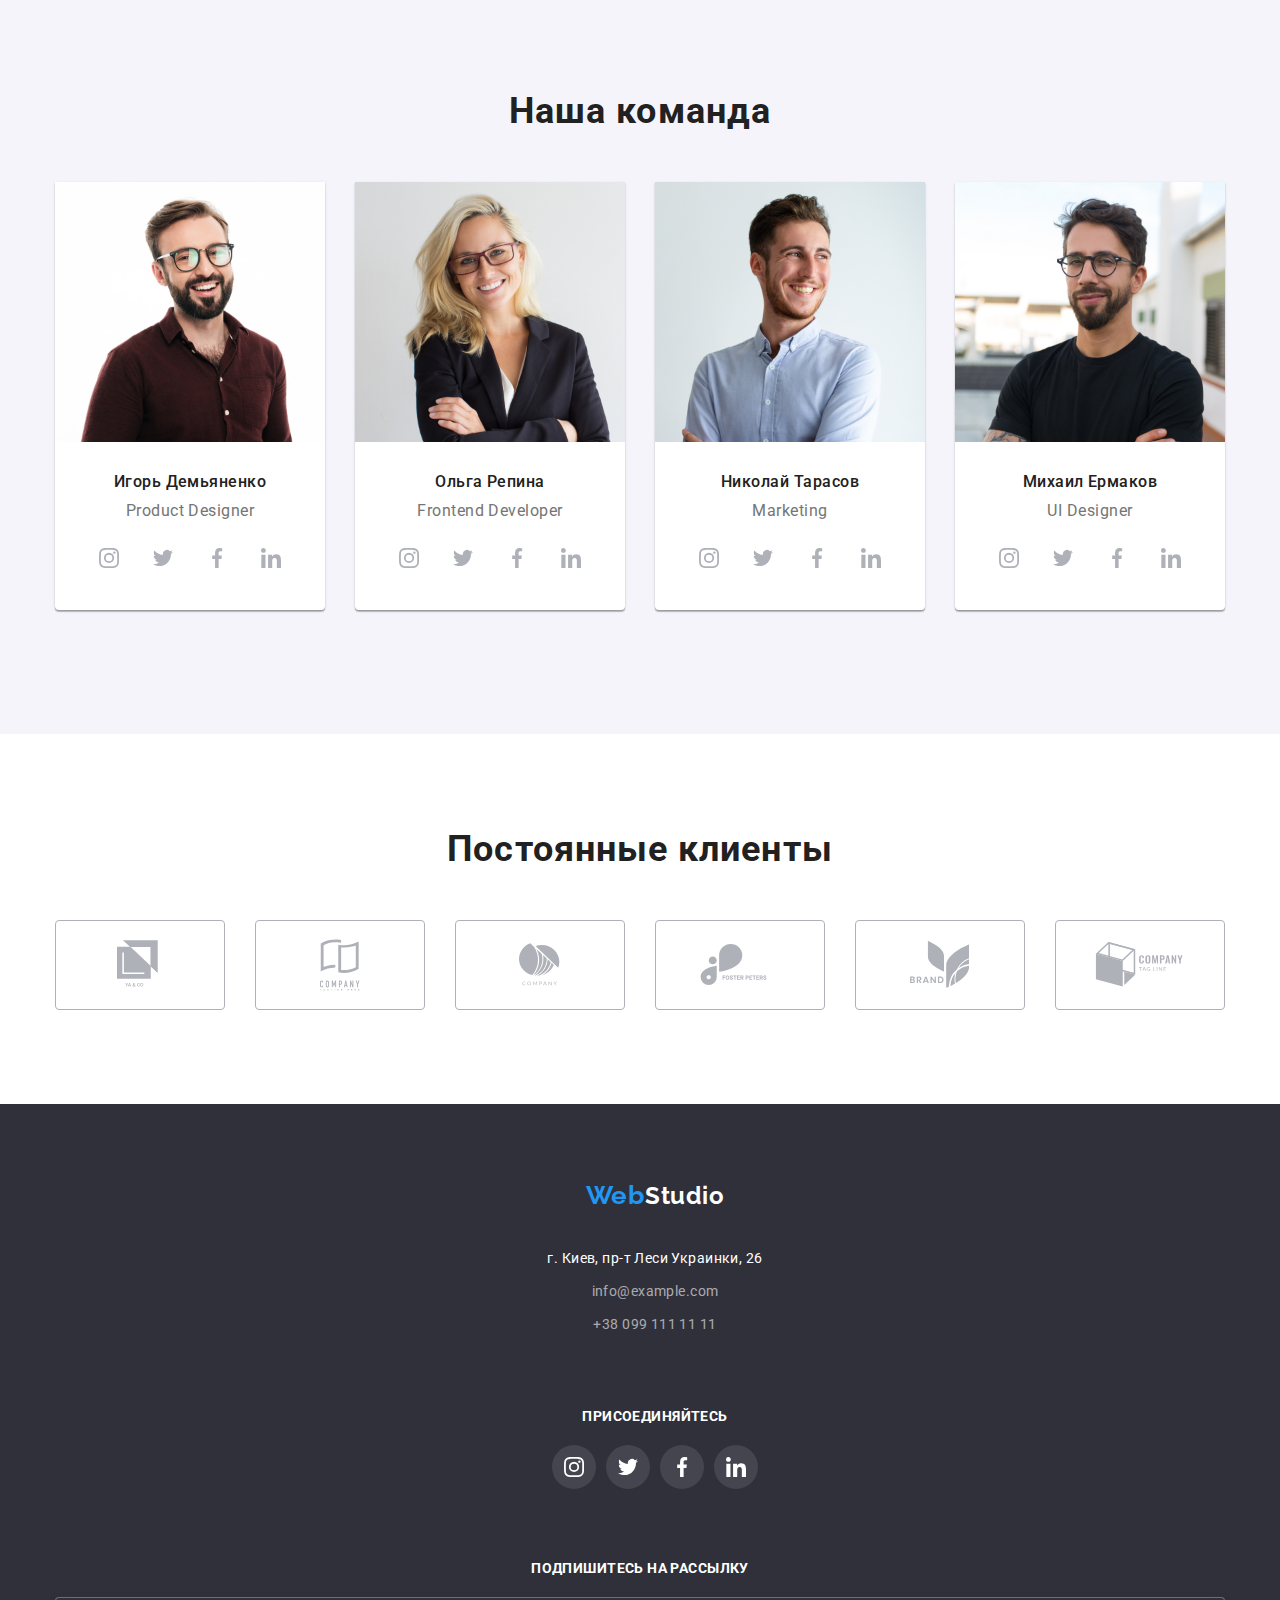
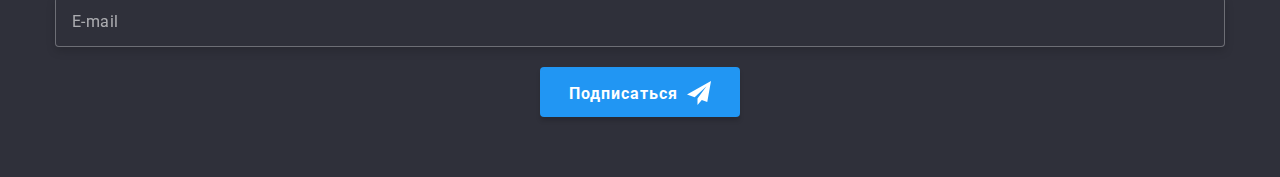
==== commit 8883278f: "Робота над ДЗ 01" ====
--- a/index.html
+++ b/index.html
@@ -290,42 +290,42 @@
             <div class="container">
                 <h2 class="customers-title">Постоянные клиенты</h2>
                 <ul class="customers-schedule list">
-                    <li class="item">
+                    <li class="customers-item">
                         <a class="customers-links" href="">
                             <svg class="customers-icons" width="45" height="50">
                                 <use href="./images/sprite.svg#logo-1"></use>
                             </svg>
                         </a>
                     </li>
-                    <li class="item">
+                    <li class="customers-item">
                         <a class="customers-links" href="">
                             <svg class="customers-icons" width="40" height="52">
                                 <use href="./images/sprite.svg#logo-2"></use>
                             </svg>
                         </a>
                     </li>
-                    <li class="item">
+                    <li class="customers-item">
                         <a class="customers-links" href="">
                             <svg class="customers-icons" width="41" height="43">
                                 <use href="./images/sprite.svg#logo-3"></use>
                             </svg>
                         </a>
                     </li>
-                    <li class="item">
+                    <li class="customers-item">
                         <a class="customers-links" href="">
                             <svg class="customers-icons" width="80" height="42">
                                 <use href="./images/sprite.svg#logo-4"></use>
                             </svg>
                         </a>
                     </li>
-                    <li class="item">
+                    <li class="customers-item">
                         <a class="customers-links" href="">
                             <svg class="customers-icons" width="59" height="47">
                                 <use href="./images/sprite.svg#logo-5"></use>
                             </svg>
                         </a>
                     </li>
-                    <li class="item">
+                    <li class="customers-item">
                         <a class="customers-links" href="">
                             <svg class="customers-icons" width="89" height="45">
                                 <use href="./images/sprite.svg#logo-6"></use>
@@ -337,6 +337,7 @@
         </section>
     </main>
     <footer id="contacts" class="footer">
+        <div class="container">
         <div class="tablet-container">
             <div class="container footer-general">
                 <div class="footer-pack">
@@ -393,6 +394,7 @@
                     </form>
                 </div>
             </div>
+        </div>
     </footer>
     <script src="./js/modal.js"></script>
     <script src="./js/menu.js"></script>
--- a/css/main.min.css
+++ b/css/main.min.css
@@ -1,2 +1,2 @@
-html{-webkit-box-sizing:border-box;box-sizing:border-box}*,*::before,*::after{-webkit-box-sizing:inherit;box-sizing:inherit}body{font-family:"Roboto", sans-serif;color:#757575;background-color:#fff}img{display:block;max-width:100%;height:auto}h1,h2,h3,p{margin-top:0}.list{margin:0;padding:0;list-style:none}.container{width:100%;margin-left:auto;margin-right:auto;padding-left:15px;padding-right:15px}@media screen and (min-width: 480px){.container{width:480px}}@media screen and (min-width: 768px){.container{width:768px}}@media screen and (min-width: 1200px){.container{width:1200px}}.menu-btn{display:-webkit-inline-box;display:-ms-inline-flexbox;display:inline-flex;margin:0;padding:0;border:none;background-color:transparent;cursor:pointer}.menu-btn:hover .icon-cross,.menu-btn:focus .icon-cross,.menu-btn:hover .icon-menu,.menu-btn:focus .icon-menu{fill:#2196f3}.menu-btn .icon-cross{display:none}@media screen and (min-width: 768px){.menu-btn{display:none}}.menu-btn.is-open .icon-cross{display:block}.menu-btn.is-open .icon-menu{display:none}@media screen and (max-width: 767px){.menu-mobile{display:-webkit-box;display:-ms-flexbox;display:flex;-webkit-box-align:center;-ms-flex-align:center;align-items:center;-webkit-box-pack:justify;-ms-flex-pack:justify;justify-content:space-between;padding-top:16px;padding-bottom:16px}}.menu-container{background-color:#fff}@media screen and (max-width: 767px){.menu-container{display:none;position:absolute;z-index:1;left:0;top:100%;width:100%;padding-top:60px;padding-bottom:60px;border-top:solid #ececec 1px;-webkit-box-shadow:0px 4px 8px rgba(0,0,0,0.04),0px 2px 4px rgba(0,0,0,0.08),0px 1px 3px rgba(0,0,0,0.16);box-shadow:0px 4px 8px rgba(0,0,0,0.04),0px 2px 4px rgba(0,0,0,0.08),0px 1px 3px rgba(0,0,0,0.16)}.menu-container.is-open{display:block}}@media screen and (min-width: 768px){.menu-container{display:-webkit-box;display:-ms-flexbox;display:flex;-webkit-box-pack:justify;-ms-flex-pack:justify;justify-content:space-between;width:100%}}@media screen and (min-width: 1200px){.menu-container{width:100%}}header{position:relative}@media screen and (min-width: 768px){.main-top{display:-webkit-box;display:-ms-flexbox;display:flex;-webkit-box-align:center;-ms-flex-align:center;align-items:center}}@media screen and (max-width: 767px){.nav{text-align:center}}@media screen and (min-width: 768px){.nav{display:-webkit-box;display:-ms-flexbox;display:flex;-webkit-box-align:center;-ms-flex-align:center;align-items:center}}.logo-top{font-family:Raleway, sans-serif;font-weight:700;font-size:24px;line-height:1.17;letter-spacing:0.03em;color:#212121;text-decoration:none}@media screen and (min-width: 1200px){.logo-top{font-size:26px;line-height:1.19}}.logo{font-family:Raleway, sans-serif;font-weight:700;font-size:24px;line-height:1.17;letter-spacing:0.03em;color:#2196f3;text-decoration:none}@media screen and (min-width: 1200px){.logo{font-size:26px;line-height:1.19}}@media screen and (max-width: 767px){.site-nav{padding-bottom:60px}}@media screen and (min-width: 768px){.site-nav{display:-webkit-box;display:-ms-flexbox;display:flex;margin-left:88px}.site-nav .item:not(:last-child){margin-right:50px}}@media screen and (min-width: 1200px){.site-nav{margin-left:93px}}.navigation{position:relative;display:-webkit-inline-box;display:-ms-inline-flexbox;display:inline-flex;padding-top:20px;padding-bottom:20px;font-weight:500;font-size:18px;line-height:1.167;letter-spacing:0.02em;color:#212121;text-decoration:none;-webkit-transition:color 250ms cubic-bezier(0.4, 0, 0.2, 1);transition:color 250ms cubic-bezier(0.4, 0, 0.2, 1)}.navigation:hover,.navigation:focus{color:#2196f3}.navigation.current{color:#2196f3}@media screen and (max-width: 767px){.navigation.current{padding-bottom:32px}}@media screen and (min-width: 768px){.navigation{padding-top:32px;padding-bottom:32px;font-size:14px;line-height:1.14}}.current::after{content:"";position:absolute;display:block;bottom:0;width:100%;height:4px;background-color:#2196f3;border-radius:2px}@media screen and (max-width: 767px){.current::after{bottom:22px}}@media screen and (max-width: 767px){.schedule-contacts{text-align:center;-webkit-box-align:center;-ms-flex-align:center;align-items:center}.schedule-contacts li:not(:last-child){margin-bottom:16px}}@media screen and (min-width: 768px) and (max-width: 1199px){.schedule-contacts{padding-top:21px;padding-bottom:21px;display:block;-webkit-box-align:center;-ms-flex-align:center;align-items:center}.schedule-contacts li:not(:last-child){margin-bottom:10px}}@media screen and (min-width: 1200px){.schedule-contacts{display:-webkit-box;display:-ms-flexbox;display:flex;margin-left:auto}.schedule-contacts li:not(:last-child){margin-right:30px}}.contacts{display:block;-webkit-box-align:center;-ms-flex-align:center;align-items:center;font-weight:500;font-size:18px;line-height:1.167;letter-spacing:0.02em;color:#757575;text-decoration:none;-webkit-transition:color 250ms cubic-bezier(0.4, 0, 0.2, 1);transition:color 250ms cubic-bezier(0.4, 0, 0.2, 1)}.contacts:hover,.contacts:focus{color:#2196f3}.contacts:hover .contacts-icon,.contacts:focus .contacts-icon{fill:#2196f3}@media screen and (min-width: 768px){.contacts{font-size:12px;line-height:1.17}}@media screen and (min-width: 1200px){.contacts{display:-webkit-box;display:-ms-flexbox;display:flex;padding-top:32px;padding-bottom:32px;font-size:14px;line-height:1.14}}.contacts-icon{margin-right:10px;fill:#757575;-webkit-transition:fill 250ms cubic-bezier(0.4, 0, 0.2, 1);transition:fill 250ms cubic-bezier(0.4, 0, 0.2, 1)}.hero{padding-top:118px;padding-bottom:118px}@media screen and (min-width: 1200px){.hero{padding-top:200px;padding-bottom:200px}}.hero-container{max-width:360px;margin-left:auto;margin-right:auto;text-align:center}@media screen and (min-width: 1200px){.hero-container{max-width:696px}}.hero-container .hero-title{margin-top:0;margin-bottom:30px;font-weight:900;font-size:26px;line-height:1.62;letter-spacing:0.06em;text-transform:uppercase;color:#fff}@media screen and (min-width: 1200px){.hero-container .hero-title{font-size:44px;line-height:1.36}}.hero-container .hero-button{display:inline-block;font-weight:700;font-size:16px;line-height:1.88;-webkit-box-align:center;-ms-flex-align:center;align-items:center;text-align:center;letter-spacing:0.06em;color:#fff;background-color:#2196f3;border-radius:4px;border:0px;padding:10px 32px;min-width:200px;-webkit-box-shadow:0px 4px 4px rgba(0,0,0,0.15);box-shadow:0px 4px 4px rgba(0,0,0,0.15);cursor:pointer}.hero-container .hero-button:hover,.hero-container .hero-button:focus{color:#2196f3;background-color:#fff}.overlay{margin-left:auto;margin-right:auto;background-image:-webkit-gradient(linear, left top, right top, from(rgba(47,48,58,0.4)), to(rgba(47,48,58,0.4))),url(../images/mobile/hero.jpg);background-image:linear-gradient(to right, rgba(47,48,58,0.4), rgba(47,48,58,0.4)),url(../images/mobile/hero.jpg);background-repeat:no-repeat;background-position:center;background-size:cover}@media screen and (min-device-pixel-ratio: 2), screen and (-webkit-min-device-pixel-ratio: 2), screen and (min-resolution: 192dpi), screen and (min-resolution: 2dppx){.overlay{background-image:-webkit-gradient(linear, left top, right top, from(rgba(47,48,58,0.4)), to(rgba(47,48,58,0.4))),url(../images/mobile/hero@2x.jpg);background-image:linear-gradient(to right, rgba(47,48,58,0.4), rgba(47,48,58,0.4)),url(../images/mobile/hero@2x.jpg)}}@media screen and (min-width: 768px){.overlay{background-image:-webkit-gradient(linear, left top, right top, from(rgba(47,48,58,0.4)), to(rgba(47,48,58,0.4))),url(../images/tablet/hero.jpg);background-image:linear-gradient(to right, rgba(47,48,58,0.4), rgba(47,48,58,0.4)),url(../images/tablet/hero.jpg)}}@media screen and (min-width: 768px) and (min-device-pixel-ratio: 2), screen and (min-width: 768px) and (-webkit-min-device-pixel-ratio: 2), screen and (min-width: 768px) and (min-resolution: 192dpi), screen and (min-width: 768px) and (min-resolution: 2dppx){.overlay{background-image:-webkit-gradient(linear, left top, right top, from(rgba(47,48,58,0.4)), to(rgba(47,48,58,0.4))),url(../images/tablet/hero@2x.jpg);background-image:linear-gradient(to right, rgba(47,48,58,0.4), rgba(47,48,58,0.4)),url(../images/tablet/hero@2x.jpg)}}@media screen and (min-width: 768px) and (min-width: 1200px){.overlay{background-image:-webkit-gradient(linear, left top, right top, from(rgba(47,48,58,0.4)), to(rgba(47,48,58,0.4))),url(../images/desktop/hero.jpg);background-image:linear-gradient(to right, rgba(47,48,58,0.4), rgba(47,48,58,0.4)),url(../images/desktop/hero.jpg)}}@media screen and (min-width: 768px) and (min-width: 1200px) and (min-device-pixel-ratio: 2), screen and (min-width: 768px) and (min-width: 1200px) and (-webkit-min-device-pixel-ratio: 2), screen and (min-width: 768px) and (min-width: 1200px) and (min-resolution: 192dpi), screen and (min-width: 768px) and (min-width: 1200px) and (min-resolution: 2dppx){.overlay{background-image:-webkit-gradient(linear, left top, right top, from(rgba(47,48,58,0.4)), to(rgba(47,48,58,0.4))),url(../images/desktop/hero@2x.jpg);background-image:linear-gradient(to right, rgba(47,48,58,0.4), rgba(47,48,58,0.4)),url(../images/desktop/hero@2x.jpg)}}.backdrop{position:fixed;top:0;left:0;padding:93px 15px;width:100%;height:100%;background-color:rgba(0,0,0,0.2);z-index:1;opacity:1;overflow-y:scroll;-webkit-transition:opacity 250ms cubic-bezier(0.4, 0, 0.2, 1);transition:opacity 250ms cubic-bezier(0.4, 0, 0.2, 1)}.backdrop.is-hidden{opacity:0;pointer-events:none}.backdrop.is-hidden .modal{-webkit-transform:translate(-50%, -50%) scale(0.9);transform:translate(-50%, -50%) scale(0.9)}.modal{position:relative;display:-webkit-box;display:-ms-flexbox;display:flex;margin-left:auto;margin-right:auto;max-width:450px;min-height:609px;background-color:#fff;-webkit-box-shadow:0px 1px 3px rgba(0,0,0,0.12),0px 1px 1px rgba(0,0,0,0.14),0px 2px 1px rgba(0,0,0,0.2);box-shadow:0px 1px 3px rgba(0,0,0,0.12),0px 1px 1px rgba(0,0,0,0.14),0px 2px 1px rgba(0,0,0,0.2);border-radius:4px}@media screen and (min-width: 768px){.modal{position:absolute;top:50%;left:50%;-webkit-transform:translate(-50%, -50%) scale(1);transform:translate(-50%, -50%) scale(1);-webkit-transition:-webkit-transform 250ms cubic-bezier(0.4, 0, 0.2, 1);transition:-webkit-transform 250ms cubic-bezier(0.4, 0, 0.2, 1);transition:transform 250ms cubic-bezier(0.4, 0, 0.2, 1);transition:transform 250ms cubic-bezier(0.4, 0, 0.2, 1), -webkit-transform 250ms cubic-bezier(0.4, 0, 0.2, 1)}}@media screen and (min-width: 1200px){.modal{position:absolute;top:50%;left:50%;min-width:528px;min-height:581px;-webkit-transform:translate(-50%, -50%) scale(1);transform:translate(-50%, -50%) scale(1);-webkit-transition:-webkit-transform 250ms cubic-bezier(0.4, 0, 0.2, 1);transition:-webkit-transform 250ms cubic-bezier(0.4, 0, 0.2, 1);transition:transform 250ms cubic-bezier(0.4, 0, 0.2, 1);transition:transform 250ms cubic-bezier(0.4, 0, 0.2, 1), -webkit-transform 250ms cubic-bezier(0.4, 0, 0.2, 1)}}.close-btn{position:absolute;top:8px;right:8px;width:30px;height:30px;border-radius:50%;border:1px solid rgba(0,0,0,0.1);background-color:#fff;cursor:pointer}.close-btn .cross{position:absolute;top:50%;left:50%;-webkit-transform:translate(-50%, -50%);transform:translate(-50%, -50%);-webkit-transition:fill 250ms cubic-bezier(0.4, 0, 0.2, 1);transition:fill 250ms cubic-bezier(0.4, 0, 0.2, 1)}.close-btn:hover .cross,.close-btn:focus .cross{fill:#2196f3}.modal-title{margin-bottom:12px;font-weight:700;font-size:20px;line-height:1.15;text-align:center;letter-spacing:0.03em;color:#212121}.features-section{padding-top:60px;padding-bottom:30px}@media screen and (min-width: 768px) and (max-width: 1199px){.features-section{padding-top:60px;padding-bottom:60px}}@media screen and (min-width: 1200px){.features-section{padding-top:94px;padding-bottom:94px}}@media screen and (min-width: 768px){.features-schedule{display:-webkit-box;display:-ms-flexbox;display:flex}}@media screen and (min-width: 768px) and (max-width: 1199px){.features-schedule{-ms-flex-wrap:wrap;flex-wrap:wrap;margin:-15px}}.features-schedule .features-item::before{display:block;content:"";height:120px;margin-bottom:30px;background-color:#f5f4fa;background-repeat:no-repeat;background-position:center}.features-schedule .features-item:nth-child(1)::before{background-image:url("../images/icons/antenna 1.svg")}.features-schedule .features-item:nth-child(2)::before{background-image:url("../images/icons/clock 1.svg")}.features-schedule .features-item:nth-child(3)::before{background-image:url("../images/icons/diagram 1.svg")}.features-schedule .features-item:nth-child(4)::before{background-image:url("../images/icons/astronaut 1.svg")}@media screen and (min-width: 768px) and (max-width: 1199px){.features-schedule .features-item{-ms-flex-preferred-size:calc((100% - 4 * 15px) / 2);flex-basis:calc((100% - 4 * 15px) / 2);margin:15px}}@media screen and (min-width: 1200px){.features-schedule .features-item:not(:last-child){margin-right:30px}}.features{margin-bottom:10px;font-weight:700;font-size:14px;line-height:1.14;letter-spacing:0.03em;text-transform:uppercase;color:#212121}@media screen and (max-width: 767px){.features{text-align:center}}.features-text{margin-bottom:0;font-weight:400;font-size:14px;line-height:1.71;letter-spacing:0.03em;color:#757575}@media screen and (max-width: 767px){.features-text{margin-bottom:30px}}.job-section{padding-bottom:94px}@media screen and (max-width: 1199px){.job-section{display:none}}.job-title{margin-bottom:50px;font-weight:700;font-size:36px;line-height:1.17;text-align:center;letter-spacing:0.03em;color:#212121}.job-schedule{display:-webkit-box;display:-ms-flexbox;display:flex;padding:0;margin:0}.job-schedule .job-item{position:relative}.job-schedule .job-item:not(:last-child){margin-right:30px}.label{position:absolute;left:0;bottom:0;width:100%;padding-top:27px;padding-bottom:27px;margin:0;display:block;text-align:center;font-weight:700;font-size:14px;line-height:1.14;letter-spacing:0.03em;text-transform:uppercase;color:#f5f4fa;background:rgba(47,48,58,0.8)}.team{padding-top:60px;padding-bottom:30px;background-color:#f5f4fa}@media screen and (min-width: 768px) and (max-width: 1199px){.team{padding-top:60px;padding-bottom:60px}}@media screen and (min-width: 1200px){.team{padding-top:94px;padding-bottom:94px}}.team-title{margin-bottom:30px;font-weight:700;font-size:28px;line-height:1.17;text-align:center;letter-spacing:0.03em;color:#212121}@media screen and (min-width: 1200px){.team-title{font-size:36px;margin-bottom:50px}}@media screen and (min-width: 768px){.team-schedule{display:-webkit-box;display:-ms-flexbox;display:flex}}@media screen and (min-width: 768px) and (max-width: 1199px){.team-schedule{-ms-flex-wrap:wrap;flex-wrap:wrap;margin:-15px}}.team-item{margin-bottom:30px;-webkit-box-shadow:0px 1px 3px rgba(0,0,0,0.12),0px 1px 1px rgba(0,0,0,0.14),0px 2px 1px rgba(0,0,0,0.2);box-shadow:0px 1px 3px rgba(0,0,0,0.12),0px 1px 1px rgba(0,0,0,0.14),0px 2px 1px rgba(0,0,0,0.2);border-radius:0px 0px 4px 4px;background-color:#fff}@media screen and (min-width: 768px) and (max-width: 1199px){.team-item{-ms-flex-preferred-size:calc((100% - 4 * 15px) / 2);flex-basis:calc((100% - 4 * 15px) / 2);margin:15px}}@media screen and (min-width: 1200px){.team-item:not(:last-child){margin-right:30px}}.team-photo{margin-bottom:30px}.name{margin-bottom:10px;font-weight:500;font-size:16px;line-height:1.19;text-align:center;letter-spacing:0.03em;color:#212121}.employment{margin-bottom:16px;font-weight:400;font-size:16px;line-height:1.19;text-align:center;letter-spacing:0.03em}.social{display:-webkit-box;display:-ms-flexbox;display:flex;-webkit-box-pack:center;-ms-flex-pack:center;justify-content:center;padding-bottom:30px}.social>li:not(:last-child){margin-right:10px}.social-links{display:-webkit-box;display:-ms-flexbox;display:flex;width:44px;height:44px;-webkit-box-pack:center;-ms-flex-pack:center;justify-content:center;-webkit-box-align:center;-ms-flex-align:center;align-items:center;border-radius:50%;fill:#afb1b8;background-color:#fff;-webkit-transition:background-color 250ms cubic-bezier(0.4, 0, 0.2, 1);transition:background-color 250ms cubic-bezier(0.4, 0, 0.2, 1)}.social-links .links-icons{width:20px;height:20px;-webkit-transition:fill 250ms cubic-bezier(0.4, 0, 0.2, 1);transition:fill 250ms cubic-bezier(0.4, 0, 0.2, 1)}.social-links:hover,.social-links:focus{background-color:#2196f3}.social-links:hover .links-icons,.social-links:focus .links-icons{fill:#fff}.customers{padding-top:60px;padding-bottom:60px}@media screen and (min-width: 1200px){.customers{padding-top:94px;padding-bottom:94px}}.customers-title{margin-bottom:30px;font-weight:700;font-size:28px;line-height:1.17;text-align:center;letter-spacing:0.03em;color:#212121}@media screen and (min-width: 1200px){.customers-title{font-size:36px;margin-bottom:50px}}.customers-schedule{display:-webkit-box;display:-ms-flexbox;display:flex;-ms-flex-wrap:wrap;flex-wrap:wrap;margin:-15px}@media screen and (min-width: 1200px){.customers-schedule{display:-webkit-box;display:-ms-flexbox;display:flex;margin-right:-15px;margin-left:-15px}}.item{-ms-flex-preferred-size:calc((100% - 4 * 15px) / 2);flex-basis:calc((100% - 4 * 15px) / 2);margin:15px}@media screen and (min-width: 768px){.item{-ms-flex-preferred-size:calc((100% - 6 * 15px) / 3);flex-basis:calc((100% - 6 * 15px) / 3);margin:15px}}@media screen and (min-width: 1200px){.item{-ms-flex-preferred-size:calc((100% - 12 * 15px) / 6);flex-basis:calc((100% - 12 * 15px) / 6);margin-right:15px;margin-left:15px}}.customers-links{display:-webkit-box;display:-ms-flexbox;display:flex;height:90px;border:1px solid #afb1b8;border-radius:4px;-webkit-box-pack:center;-ms-flex-pack:center;justify-content:center;-webkit-box-align:center;-ms-flex-align:center;align-items:center;-webkit-transition:background-color,border-color 250ms cubic-bezier(0.4, 0, 0.2, 1);transition:background-color,border-color 250ms cubic-bezier(0.4, 0, 0.2, 1)}.customers-links .customers-icons{fill:#afb1b8;-webkit-transition:fill 250ms cubic-bezier(0.4, 0, 0.2, 1);transition:fill 250ms cubic-bezier(0.4, 0, 0.2, 1)}.customers-links:hover,.customers-links:focus{background-color:#fff;border-color:#2196f3}.customers-links:hover .customers-icons,.customers-links:focus .customers-icons{fill:#2196f3}footer{padding-top:60px;padding-bottom:60px;background-color:#2f303a}.footer{padding-top:60px;padding-bottom:60px}footer .logo{display:block;text-align:center;padding:16px 0px}.logo-bottom{font-family:Raleway, sans-serif;font-weight:700;font-size:24px;line-height:1.17;text-align:center;letter-spacing:0.03em;color:#fff;text-decoration:none}.footer-general{text-align:center}.footer-pack{margin-bottom:60px}.address-flexbox{display:-webkit-box;display:-ms-flexbox;display:flex;-webkit-box-orient:vertical;-webkit-box-direction:normal;-ms-flex-direction:column;flex-direction:column}.location{margin-bottom:9px;margin-top:20px;font-family:Roboto, sans-serif;font-style:normal;font-weight:400;font-size:14px;line-height:1.71;letter-spacing:0.03em;color:#fff}.mail{font-family:Roboto, sans-serif;font-style:normal;font-weight:400;font-size:14px;line-height:1.71;text-decoration:none;text-align:center;letter-spacing:0.03em;color:rgba(255,255,255,0.6)}.mail+.mail{margin-top:9px}.appeal{padding-top:12px}.appeal-title{margin-bottom:20px;font-weight:700;font-size:14px;line-height:1.14;letter-spacing:0.03em;text-align:center;text-transform:uppercase;color:#fff}.schedule-socials{display:-webkit-box;display:-ms-flexbox;display:flex;-webkit-box-pack:center;-ms-flex-pack:center;justify-content:center;margin-bottom:60px}.schedule-socials>li:not(:last-child){margin-right:10px}.footer-socials{display:-webkit-box;display:-ms-flexbox;display:flex;-webkit-box-pack:center;-ms-flex-pack:center;justify-content:center;width:44px;height:44px;-webkit-box-align:center;-ms-flex-align:center;align-items:center;border-radius:50%;fill:#fff;background-color:rgba(255,255,255,0.1);-webkit-transition:fill,background-color 250ms cubic-bezier(0.4, 0, 0.2, 1);transition:fill,background-color 250ms cubic-bezier(0.4, 0, 0.2, 1)}.footer-socials .links-icons{width:20px;height:20px;-webkit-transition:fill 250ms cubic-bezier(0.4, 0, 0.2, 1);transition:fill 250ms cubic-bezier(0.4, 0, 0.2, 1)}.footer-socials:hover,.footer-socials:focus{background-color:#2196f3}.footer-socials:hover .links-icons,.footer-socials:focus .links-icons{fill:#fff}.subscription{padding-top:12px}.subscription-title{margin-bottom:20px;font-weight:700;font-size:14px;line-height:1.14;letter-spacing:0.03em;text-transform:uppercase;text-align:center;color:#fff}.subscription-input{display:-webkit-box;display:-ms-flexbox;display:flex;width:100%;height:50px;padding:15px 16px;margin-bottom:20px;color:#fff;background-color:#2f303a;border:1px solid rgba(255,255,255,0.3);-webkit-box-sizing:border-box;box-sizing:border-box;-webkit-filter:drop-shadow(0px 4px 4px rgba(0,0,0,0.15));filter:drop-shadow(0px 4px 4px rgba(0,0,0,0.15));border-radius:4px}.subscription-input::-webkit-input-placeholder{font-weight:400;font-size:16px;line-height:1.25;letter-spacing:0.03em;color:rgba(255,255,255,0.6)}.subscription-input:-ms-input-placeholder{font-weight:400;font-size:16px;line-height:1.25;letter-spacing:0.03em;color:rgba(255,255,255,0.6)}.subscription-input::-ms-input-placeholder{font-weight:400;font-size:16px;line-height:1.25;letter-spacing:0.03em;color:rgba(255,255,255,0.6)}.subscription-input::placeholder{font-weight:400;font-size:16px;line-height:1.25;letter-spacing:0.03em;color:rgba(255,255,255,0.6)}.subscription-btn{position:relative;display:block;width:200px;height:50px;font-weight:700;font-size:16px;line-height:1.88;-webkit-box-align:center;-ms-flex-align:center;align-items:center;text-align:center;letter-spacing:0.06em;color:#fff;background:#2196f3;border:0;-webkit-box-shadow:0px 4px 4px rgba(0,0,0,0.15);box-shadow:0px 4px 4px rgba(0,0,0,0.15);border-radius:4px;cursor:pointer}.subscription-btn .icon-send{position:relative;top:6px;margin-left:4px;fill:#fff;-webkit-box-align:center;-ms-flex-align:center;align-items:center}.subscription-btn:hover,.subscription-btn:focus{color:#2196f3;background-color:#fff}.subscription-btn:hover .icon-send,.subscription-btn:focus .icon-send{fill:#2196f3}.header{border-bottom:1px solid #ececec}.button{font-family:Roboto, sans-serif;font-weight:500;font-size:16px;line-height:1.62;letter-spacing:0.03em;color:#212121;background-color:#f5f4fa;border-radius:4px;padding:5.76px 22.28px;border:2px solid transparent;cursor:pointer;-webkit-transition:color,background-color 250ms cubic-bezier(0.4, 0, 0.2, 1);transition:color,background-color 250ms cubic-bezier(0.4, 0, 0.2, 1)}.button:hover,.button:focus{background-color:#2196f3;color:#fff}.filters{display:-webkit-box;display:-ms-flexbox;display:flex;padding-top:60px;padding-bottom:40px}@media screen and (max-width: 767px){.filters{-ms-flex-wrap:wrap;flex-wrap:wrap}}@media screen and (min-width: 768px){.filters{-webkit-box-align:center;-ms-flex-align:center;align-items:center;-webkit-box-pack:center;-ms-flex-pack:center;justify-content:center;padding-bottom:30px}}@media screen and (min-width: 1200px){.filters{padding-top:94px;padding-bottom:50px}}.filters .filters-item{margin-right:8px;margin-top:15px}@media screen and (min-width: 768px){.filters .filters-item .filters-item:not(:last-child){margin-right:8px}}.projects-section{padding-bottom:60px}@media screen and (min-width: 1200px){.projects-section{padding-bottom:94px}}@media screen and (min-width: 768px){.projects-schedule{display:-webkit-box;display:-ms-flexbox;display:flex;-ms-flex-wrap:wrap;flex-wrap:wrap;margin:-15px}}.projects-item{border:1px solid #eeeeee;width:100%;margin-bottom:30px;background:#fff;-webkit-transition:-webkit-box-shadow 250ms cubic-bezier(0.4, 0, 0.2, 1);transition:-webkit-box-shadow 250ms cubic-bezier(0.4, 0, 0.2, 1);transition:box-shadow 250ms cubic-bezier(0.4, 0, 0.2, 1);transition:box-shadow 250ms cubic-bezier(0.4, 0, 0.2, 1), -webkit-box-shadow 250ms cubic-bezier(0.4, 0, 0.2, 1)}@media screen and (max-width: 767px){.projects-item:last-child{margin-bottom:0}}@media screen and (min-width: 768px){.projects-item{-ms-flex-preferred-size:calc((100% - 4 * 15px) / 2);flex-basis:calc((100% - 4 * 15px) / 2);margin:15px}}@media screen and (min-width: 1200px){.projects-item{-ms-flex-preferred-size:calc((100% - 6 * 15px) / 3);flex-basis:calc((100% - 6 * 15px) / 3);margin:15px}}.projects-title{padding-left:24px;padding-top:20px;margin-bottom:4px;font-weight:700;font-size:18px;line-height:2;letter-spacing:0.06em;color:#212121}.projects{padding-left:24px;margin-bottom:0;font-weight:400;font-size:16px;line-height:1.87;letter-spacing:0.03em;color:#757575}.projects-link{display:block;padding-bottom:20px;text-decoration:none}.projects-link:hover .subitem,.projects-link:focus .subitem{-webkit-transform:translateY(0);transform:translateY(0);opacity:1}.projects-link:hover,.projects-link:focus{-webkit-box-shadow:0px 1px 1px rgba(0,0,0,0.12),0px 4px 4px rgba(0,0,0,0.06),1px 4px 6px rgba(0,0,0,0.16);box-shadow:0px 1px 1px rgba(0,0,0,0.12),0px 4px 4px rgba(0,0,0,0.06),1px 4px 6px rgba(0,0,0,0.16)}.projects-thumb{position:relative;overflow:hidden}.projects-thumb:hover .subitem,.projects-thumb:focus .subitem{opacity:1}.subitem{position:absolute;padding:63px 24px;bottom:0;left:0;width:100%;height:100%;margin:0;opacity:0;font-weight:400;font-size:18px;line-height:1.56;letter-spacing:0.03em;color:#fff;background-color:rgba(33,150,243,0.9);-webkit-transform:translateY(100%);transform:translateY(100%);-webkit-transition:opacity,-webkit-transform 250ms cubic-bezier(0.4, 0, 0.2, 1);transition:opacity,-webkit-transform 250ms cubic-bezier(0.4, 0, 0.2, 1);transition:opacity,transform 250ms cubic-bezier(0.4, 0, 0.2, 1);transition:opacity,transform 250ms cubic-bezier(0.4, 0, 0.2, 1),-webkit-transform 250ms cubic-bezier(0.4, 0, 0.2, 1)}.form{width:448px;margin:40px}.form-field{position:relative;display:-webkit-box;display:-ms-flexbox;display:flex;-webkit-box-orient:vertical;-webkit-box-direction:normal;-ms-flex-direction:column;flex-direction:column;margin-bottom:10px}.form-field .form-input{height:40px;padding-left:42px;padding-top:11px;padding-right:12px;padding-bottom:11px;font-size:12px;color:#212121;border:1px solid rgba(33,33,33,0.2);border-radius:4px;cursor:pointer;-webkit-transition:fill 250ms cubic-bezier(0.4, 0, 0.2, 1);transition:fill 250ms cubic-bezier(0.4, 0, 0.2, 1)}.form-field .form-input:focus{outline:0;border-color:#2196f3}.form-field .form-input:focus ~ .form-element{fill:#2196f3}.form-field .form-element{position:absolute;top:28px;left:12px}.form-label{margin-bottom:4px;font-size:12px}textarea{height:120px;padding:16px 12px;margin-bottom:10px;font-weight:400;font-size:12px;line-height:1.17;letter-spacing:0.01em;color:#212121;border:1px solid rgba(33,33,33,0.2);border-radius:4px;resize:none}textarea::-webkit-input-placeholder{color:rgba(117,117,117,0.5)}textarea:-ms-input-placeholder{color:rgba(117,117,117,0.5)}textarea::-ms-input-placeholder{color:rgba(117,117,117,0.5)}textarea::placeholder{color:rgba(117,117,117,0.5)}textarea:focus{outline:0;border-color:#2196f3}.agreement-check{display:-webkit-box;display:-ms-flexbox;display:flex;-webkit-box-align:center;-ms-flex-align:center;align-items:center;-webkit-box-pack:center;-ms-flex-pack:center;justify-content:center}.checkbox{display:-webkit-box;display:-ms-flexbox;display:flex;-webkit-box-pack:center;-ms-flex-pack:center;justify-content:center;margin-right:10px;position:absolute;width:1px;height:1px;margin:-1px;border:0;padding:0;clip:rect(0 0 0 0);overflow:hidden}.check{position:absolute;top:5px;left:-20px;width:16px;height:15px;border-radius:2px;border:2px solid #212121}.checkbox:checked+.check{background-image:url(../images/icons/check-on.svg);background-size:contain;border:0}.agreement-form{position:relative;font-weight:400;font-size:14px;line-height:1.71;letter-spacing:0.03em;color:#757575}.form-btn{display:-webkit-box;display:-ms-flexbox;display:flex;-webkit-box-pack:center;-ms-flex-pack:center;justify-content:center;margin-top:30px}.condition{text-decoration:underline;color:#2196f3}.confirm-btn{display:inline-block;min-width:200px;height:50px;font-weight:700;font-size:16px;line-height:1.88;text-align:center;letter-spacing:0.06em;color:#fff;background:#2196f3;border:0;-webkit-box-shadow:0px 4px 4px rgba(0,0,0,0.15);box-shadow:0px 4px 4px rgba(0,0,0,0.15);border-radius:4px;cursor:pointer}.confirm-btn:hover,.confirm-btn:focus{color:#2196f3;background-color:#fff}
+html{-webkit-box-sizing:border-box;box-sizing:border-box}*,*::before,*::after{-webkit-box-sizing:inherit;box-sizing:inherit}body{font-family:"Roboto", sans-serif;color:#757575;background-color:#fff}img{display:block;max-width:100%;height:auto}h1,h2,h3,p{margin-top:0}.list{margin:0;padding:0;list-style:none}.container{width:100%;margin-left:auto;margin-right:auto;padding-left:15px;padding-right:15px}@media screen and (min-width: 480px){.container{width:480px}}@media screen and (min-width: 768px){.container{width:768px}}@media screen and (min-width: 1200px){.container{width:1200px}}.menu-btn{display:-webkit-inline-box;display:-ms-inline-flexbox;display:inline-flex;margin:0;padding:0;border:none;background-color:transparent;cursor:pointer}.menu-btn:hover .icon-cross,.menu-btn:focus .icon-cross,.menu-btn:hover .icon-menu,.menu-btn:focus .icon-menu{fill:#2196f3}.menu-btn .icon-cross{display:none}@media screen and (min-width: 768px){.menu-btn{display:none}}.menu-btn.is-open .icon-cross{display:block}.menu-btn.is-open .icon-menu{display:none}@media screen and (max-width: 767px){.menu-mobile{display:-webkit-box;display:-ms-flexbox;display:flex;-webkit-box-align:center;-ms-flex-align:center;align-items:center;-webkit-box-pack:justify;-ms-flex-pack:justify;justify-content:space-between;padding-top:16px;padding-bottom:16px}}.menu-container{background-color:#fff}@media screen and (max-width: 767px){.menu-container{display:none;position:absolute;z-index:1;left:0;top:100%;width:100%;padding-top:60px;padding-bottom:60px;border-top:solid #ececec 1px;-webkit-box-shadow:0px 4px 8px rgba(0,0,0,0.04),0px 2px 4px rgba(0,0,0,0.08),0px 1px 3px rgba(0,0,0,0.16);box-shadow:0px 4px 8px rgba(0,0,0,0.04),0px 2px 4px rgba(0,0,0,0.08),0px 1px 3px rgba(0,0,0,0.16)}.menu-container.is-open{display:block}}@media screen and (min-width: 768px){.menu-container{display:-webkit-box;display:-ms-flexbox;display:flex;-webkit-box-pack:justify;-ms-flex-pack:justify;justify-content:space-between;width:100%}}@media screen and (min-width: 1200px){.menu-container{width:100%}}header{position:relative}@media screen and (min-width: 768px){.main-top{display:-webkit-box;display:-ms-flexbox;display:flex;-webkit-box-align:center;-ms-flex-align:center;align-items:center}}@media screen and (max-width: 767px){.nav{text-align:center}}@media screen and (min-width: 768px){.nav{display:-webkit-box;display:-ms-flexbox;display:flex;-webkit-box-align:center;-ms-flex-align:center;align-items:center}}.logo-top{font-family:Raleway, sans-serif;font-weight:700;font-size:24px;line-height:1.17;letter-spacing:0.03em;color:#212121;text-decoration:none}@media screen and (min-width: 1200px){.logo-top{font-size:26px;line-height:1.19}}.logo{font-family:Raleway, sans-serif;font-weight:700;font-size:24px;line-height:1.17;letter-spacing:0.03em;color:#2196f3;text-decoration:none}@media screen and (max-width: 767px){.logo{padding:16px 0px}}@media screen and (min-width: 1200px){.logo{font-size:26px;line-height:1.19}}@media screen and (max-width: 767px){.site-nav{padding-bottom:60px}}@media screen and (min-width: 768px){.site-nav{display:-webkit-box;display:-ms-flexbox;display:flex;margin-left:88px}.site-nav .item:not(:last-child){margin-right:50px}}@media screen and (min-width: 1200px){.site-nav{margin-left:93px}}.navigation{position:relative;display:-webkit-inline-box;display:-ms-inline-flexbox;display:inline-flex;-webkit-box-pack:center;-ms-flex-pack:center;justify-content:center;padding-top:20px;padding-bottom:20px;font-weight:500;font-size:18px;line-height:1.167;letter-spacing:0.02em;color:#212121;text-decoration:none;-webkit-transition:color 250ms cubic-bezier(0.4, 0, 0.2, 1);transition:color 250ms cubic-bezier(0.4, 0, 0.2, 1)}.navigation:hover,.navigation:focus{color:#2196f3}.navigation.current{color:#2196f3}@media screen and (max-width: 767px){.navigation.current{padding-bottom:32px}}@media screen and (min-width: 768px){.navigation{padding-top:32px;padding-bottom:32px;font-size:14px;line-height:1.14}}.current::after{content:"";position:absolute;display:block;bottom:0;width:100%;height:4px;background-color:#2196f3;border-radius:2px}@media screen and (max-width: 767px){.current::after{bottom:22px}}@media screen and (max-width: 767px){.schedule-contacts{text-align:center;-webkit-box-align:center;-ms-flex-align:center;align-items:center}.schedule-contacts li:not(:last-child){margin-bottom:16px}}@media screen and (min-width: 768px) and (max-width: 1199px){.schedule-contacts{padding-top:21px;padding-bottom:21px;display:block;-webkit-box-align:center;-ms-flex-align:center;align-items:center}.schedule-contacts li:not(:last-child){margin-bottom:10px}}.schedule-contacts .item{margin-top:0;margin-left:0;margin-bottom:0}@media screen and (min-width: 1200px){.schedule-contacts{display:-webkit-box;display:-ms-flexbox;display:flex;margin-left:auto}.schedule-contacts li:not(:last-child){margin-right:30px}}.contacts{display:block;-webkit-box-align:center;-ms-flex-align:center;align-items:center;font-weight:500;font-size:18px;line-height:1.167;letter-spacing:0.02em;color:#757575;text-decoration:none;-webkit-transition:color 250ms cubic-bezier(0.4, 0, 0.2, 1);transition:color 250ms cubic-bezier(0.4, 0, 0.2, 1)}.contacts:hover,.contacts:focus{color:#2196f3}.contacts:hover .contacts-icon,.contacts:focus .contacts-icon{fill:#2196f3}@media screen and (min-width: 768px){.contacts{font-size:12px;line-height:1.17}}@media screen and (min-width: 1200px){.contacts{display:-webkit-box;display:-ms-flexbox;display:flex;padding-top:32px;padding-bottom:32px;font-size:14px;line-height:1.14}}.contacts-icon{margin-right:10px;fill:#757575;-webkit-transition:fill 250ms cubic-bezier(0.4, 0, 0.2, 1);transition:fill 250ms cubic-bezier(0.4, 0, 0.2, 1)}.hero{padding-top:118px;padding-bottom:118px}@media screen and (min-width: 1200px){.hero{padding-top:200px;padding-bottom:200px}}.hero-container{max-width:360px;margin-left:auto;margin-right:auto;text-align:center}@media screen and (min-width: 1200px){.hero-container{max-width:696px}}.hero-container .hero-title{margin-top:0;margin-bottom:30px;font-weight:900;font-size:26px;line-height:1.62;letter-spacing:0.06em;text-transform:uppercase;color:#fff}@media screen and (min-width: 1200px){.hero-container .hero-title{font-size:44px;line-height:1.36}}.hero-container .hero-button{display:inline-block;font-weight:700;font-size:16px;line-height:1.88;-webkit-box-align:center;-ms-flex-align:center;align-items:center;text-align:center;letter-spacing:0.06em;color:#fff;background-color:#2196f3;border-radius:4px;border:0px;padding:10px 32px;min-width:200px;-webkit-box-shadow:0px 4px 4px rgba(0,0,0,0.15);box-shadow:0px 4px 4px rgba(0,0,0,0.15);cursor:pointer}.hero-container .hero-button:hover,.hero-container .hero-button:focus{color:#2196f3;background-color:#fff}.overlay{margin-left:auto;margin-right:auto;background-image:-webkit-gradient(linear, left top, right top, from(rgba(47,48,58,0.4)), to(rgba(47,48,58,0.4))),url(../images/mobile/hero.jpg);background-image:linear-gradient(to right, rgba(47,48,58,0.4), rgba(47,48,58,0.4)),url(../images/mobile/hero.jpg);background-repeat:no-repeat;background-position:center;background-size:cover}@media screen and (min-device-pixel-ratio: 2), screen and (-webkit-min-device-pixel-ratio: 2), screen and (min-resolution: 192dpi), screen and (min-resolution: 2dppx){.overlay{background-image:-webkit-gradient(linear, left top, right top, from(rgba(47,48,58,0.4)), to(rgba(47,48,58,0.4))),url(../images/mobile/hero@2x.jpg);background-image:linear-gradient(to right, rgba(47,48,58,0.4), rgba(47,48,58,0.4)),url(../images/mobile/hero@2x.jpg)}}@media screen and (min-width: 768px){.overlay{background-image:-webkit-gradient(linear, left top, right top, from(rgba(47,48,58,0.4)), to(rgba(47,48,58,0.4))),url(../images/tablet/hero.jpg);background-image:linear-gradient(to right, rgba(47,48,58,0.4), rgba(47,48,58,0.4)),url(../images/tablet/hero.jpg)}}@media screen and (min-width: 768px) and (min-device-pixel-ratio: 2), screen and (min-width: 768px) and (-webkit-min-device-pixel-ratio: 2), screen and (min-width: 768px) and (min-resolution: 192dpi), screen and (min-width: 768px) and (min-resolution: 2dppx){.overlay{background-image:-webkit-gradient(linear, left top, right top, from(rgba(47,48,58,0.4)), to(rgba(47,48,58,0.4))),url(../images/tablet/hero@2x.jpg);background-image:linear-gradient(to right, rgba(47,48,58,0.4), rgba(47,48,58,0.4)),url(../images/tablet/hero@2x.jpg)}}@media screen and (min-width: 768px) and (min-width: 1200px){.overlay{background-image:-webkit-gradient(linear, left top, right top, from(rgba(47,48,58,0.4)), to(rgba(47,48,58,0.4))),url(../images/desktop/hero.jpg);background-image:linear-gradient(to right, rgba(47,48,58,0.4), rgba(47,48,58,0.4)),url(../images/desktop/hero.jpg)}}@media screen and (min-width: 768px) and (min-width: 1200px) and (min-device-pixel-ratio: 2), screen and (min-width: 768px) and (min-width: 1200px) and (-webkit-min-device-pixel-ratio: 2), screen and (min-width: 768px) and (min-width: 1200px) and (min-resolution: 192dpi), screen and (min-width: 768px) and (min-width: 1200px) and (min-resolution: 2dppx){.overlay{background-image:-webkit-gradient(linear, left top, right top, from(rgba(47,48,58,0.4)), to(rgba(47,48,58,0.4))),url(../images/desktop/hero@2x.jpg);background-image:linear-gradient(to right, rgba(47,48,58,0.4), rgba(47,48,58,0.4)),url(../images/desktop/hero@2x.jpg)}}.backdrop{position:fixed;top:0;left:0;padding:93px 15px;width:100%;height:100%;background-color:rgba(0,0,0,0.2);z-index:1;opacity:1;overflow-y:scroll;-webkit-transition:opacity 250ms cubic-bezier(0.4, 0, 0.2, 1);transition:opacity 250ms cubic-bezier(0.4, 0, 0.2, 1)}.backdrop.is-hidden{opacity:0;pointer-events:none}.backdrop.is-hidden .modal{-webkit-transform:translate(-50%, -50%) scale(0.9);transform:translate(-50%, -50%) scale(0.9)}.modal{position:relative;display:-webkit-box;display:-ms-flexbox;display:flex;margin-left:auto;margin-right:auto;max-width:450px;min-height:609px;background-color:#fff;-webkit-box-shadow:0px 1px 3px rgba(0,0,0,0.12),0px 1px 1px rgba(0,0,0,0.14),0px 2px 1px rgba(0,0,0,0.2);box-shadow:0px 1px 3px rgba(0,0,0,0.12),0px 1px 1px rgba(0,0,0,0.14),0px 2px 1px rgba(0,0,0,0.2);border-radius:4px}@media screen and (min-width: 768px){.modal{position:absolute;top:50%;left:50%;-webkit-transform:translate(-50%, -50%) scale(1);transform:translate(-50%, -50%) scale(1);-webkit-transition:-webkit-transform 250ms cubic-bezier(0.4, 0, 0.2, 1);transition:-webkit-transform 250ms cubic-bezier(0.4, 0, 0.2, 1);transition:transform 250ms cubic-bezier(0.4, 0, 0.2, 1);transition:transform 250ms cubic-bezier(0.4, 0, 0.2, 1), -webkit-transform 250ms cubic-bezier(0.4, 0, 0.2, 1)}}@media screen and (min-width: 1200px){.modal{position:absolute;top:50%;left:50%;min-width:528px;min-height:581px;-webkit-transform:translate(-50%, -50%) scale(1);transform:translate(-50%, -50%) scale(1);-webkit-transition:-webkit-transform 250ms cubic-bezier(0.4, 0, 0.2, 1);transition:-webkit-transform 250ms cubic-bezier(0.4, 0, 0.2, 1);transition:transform 250ms cubic-bezier(0.4, 0, 0.2, 1);transition:transform 250ms cubic-bezier(0.4, 0, 0.2, 1), -webkit-transform 250ms cubic-bezier(0.4, 0, 0.2, 1)}}.close-btn{position:absolute;top:8px;right:8px;width:30px;height:30px;border-radius:50%;border:1px solid rgba(0,0,0,0.1);background-color:#fff;cursor:pointer}.close-btn .cross{position:absolute;top:50%;left:50%;-webkit-transform:translate(-50%, -50%);transform:translate(-50%, -50%);-webkit-transition:fill 250ms cubic-bezier(0.4, 0, 0.2, 1);transition:fill 250ms cubic-bezier(0.4, 0, 0.2, 1)}.close-btn:hover .cross,.close-btn:focus .cross{fill:#2196f3}.modal-title{margin-bottom:12px;font-weight:700;font-size:20px;line-height:1.15;text-align:center;letter-spacing:0.03em;color:#212121}.features-section{padding-top:60px;padding-bottom:30px}@media screen and (min-width: 768px) and (max-width: 1199px){.features-section{padding-top:60px;padding-bottom:60px}}@media screen and (min-width: 1200px){.features-section{padding-top:94px;padding-bottom:94px}}@media screen and (min-width: 768px){.features-schedule{display:-webkit-box;display:-ms-flexbox;display:flex}}@media screen and (min-width: 768px) and (max-width: 1199px){.features-schedule{-ms-flex-wrap:wrap;flex-wrap:wrap;margin:-15px}}.features-schedule .features-item::before{display:block;content:"";height:120px;margin-bottom:30px;background-color:#f5f4fa;background-repeat:no-repeat;background-position:center}.features-schedule .features-item:nth-child(1)::before{background-image:url("../images/icons/antenna 1.svg")}.features-schedule .features-item:nth-child(2)::before{background-image:url("../images/icons/clock 1.svg")}.features-schedule .features-item:nth-child(3)::before{background-image:url("../images/icons/diagram 1.svg")}.features-schedule .features-item:nth-child(4)::before{background-image:url("../images/icons/astronaut 1.svg")}@media screen and (min-width: 768px) and (max-width: 1199px){.features-schedule .features-item{-ms-flex-preferred-size:calc((100% - 4 * 15px) / 2);flex-basis:calc((100% - 4 * 15px) / 2);margin:15px}}@media screen and (min-width: 1200px){.features-schedule .features-item:not(:last-child){margin-right:30px}}.features{margin-bottom:10px;font-weight:700;font-size:14px;line-height:1.14;letter-spacing:0.03em;text-transform:uppercase;color:#212121}@media screen and (max-width: 767px){.features{text-align:center}}.features-text{margin-bottom:0;font-weight:400;font-size:14px;line-height:1.71;letter-spacing:0.03em;color:#757575}@media screen and (max-width: 767px){.features-text{margin-bottom:30px}}.job-section{padding-bottom:94px}@media screen and (max-width: 1199px){.job-section{display:none}}.job-title{margin-bottom:50px;font-weight:700;font-size:36px;line-height:1.17;text-align:center;letter-spacing:0.03em;color:#212121}.job-schedule{display:-webkit-box;display:-ms-flexbox;display:flex;padding:0;margin:0}.job-schedule .job-item{position:relative}.job-schedule .job-item:not(:last-child){margin-right:30px}.label{position:absolute;left:0;bottom:0;width:100%;padding-top:27px;padding-bottom:27px;margin:0;display:block;text-align:center;font-weight:700;font-size:14px;line-height:1.14;letter-spacing:0.03em;text-transform:uppercase;color:#f5f4fa;background:rgba(47,48,58,0.8)}.team{padding-top:60px;padding-bottom:30px;background-color:#f5f4fa}@media screen and (min-width: 768px) and (max-width: 1199px){.team{padding-top:60px;padding-bottom:60px}}@media screen and (min-width: 1200px){.team{padding-top:94px;padding-bottom:94px}}.team-title{margin-bottom:30px;font-weight:700;font-size:28px;line-height:1.17;text-align:center;letter-spacing:0.03em;color:#212121}@media screen and (min-width: 1200px){.team-title{font-size:36px;margin-bottom:50px}}@media screen and (min-width: 768px){.team-schedule{display:-webkit-box;display:-ms-flexbox;display:flex}}@media screen and (min-width: 768px) and (max-width: 1199px){.team-schedule{-ms-flex-wrap:wrap;flex-wrap:wrap;margin:-15px}}.team-item{margin-bottom:30px;-webkit-box-shadow:0px 1px 3px rgba(0,0,0,0.12),0px 1px 1px rgba(0,0,0,0.14),0px 2px 1px rgba(0,0,0,0.2);box-shadow:0px 1px 3px rgba(0,0,0,0.12),0px 1px 1px rgba(0,0,0,0.14),0px 2px 1px rgba(0,0,0,0.2);border-radius:0px 0px 4px 4px;background-color:#fff}@media screen and (min-width: 768px) and (max-width: 1199px){.team-item{-ms-flex-preferred-size:calc((100% - 4 * 15px) / 2);flex-basis:calc((100% - 4 * 15px) / 2);margin:15px}}@media screen and (min-width: 1200px){.team-item:not(:last-child){margin-right:30px}}.team-photo{margin-bottom:30px}.name{margin-bottom:10px;font-weight:500;font-size:16px;line-height:1.19;text-align:center;letter-spacing:0.03em;color:#212121}.employment{margin-bottom:16px;font-weight:400;font-size:16px;line-height:1.19;text-align:center;letter-spacing:0.03em}.social{display:-webkit-box;display:-ms-flexbox;display:flex;-webkit-box-pack:center;-ms-flex-pack:center;justify-content:center;padding-bottom:30px}.social>li:not(:last-child){margin-right:10px}.social-links{display:-webkit-box;display:-ms-flexbox;display:flex;width:44px;height:44px;-webkit-box-pack:center;-ms-flex-pack:center;justify-content:center;-webkit-box-align:center;-ms-flex-align:center;align-items:center;border-radius:50%;fill:#afb1b8;background-color:#fff;-webkit-transition:background-color 250ms cubic-bezier(0.4, 0, 0.2, 1);transition:background-color 250ms cubic-bezier(0.4, 0, 0.2, 1)}.social-links .links-icons{width:20px;height:20px;-webkit-transition:fill 250ms cubic-bezier(0.4, 0, 0.2, 1);transition:fill 250ms cubic-bezier(0.4, 0, 0.2, 1)}.social-links:hover,.social-links:focus{background-color:#2196f3}.social-links:hover .links-icons,.social-links:focus .links-icons{fill:#fff}.customers{padding-top:60px;padding-bottom:60px}@media screen and (min-width: 1200px){.customers{padding-top:94px;padding-bottom:94px}}.customers-title{margin-bottom:30px;font-weight:700;font-size:28px;line-height:1.17;text-align:center;letter-spacing:0.03em;color:#212121}@media screen and (min-width: 1200px){.customers-title{font-size:36px;margin-bottom:50px}}.customers-schedule{display:-webkit-box;display:-ms-flexbox;display:flex;-ms-flex-wrap:wrap;flex-wrap:wrap;margin:-15px}@media screen and (min-width: 1200px){.customers-schedule{display:-webkit-box;display:-ms-flexbox;display:flex;margin-right:-15px;margin-left:-15px}}.customers-item{-ms-flex-preferred-size:calc((100% - 4 * 15px) / 2);flex-basis:calc((100% - 4 * 15px) / 2);margin:15px}@media screen and (min-width: 768px){.customers-item{-ms-flex-preferred-size:calc((100% - 6 * 15px) / 3);flex-basis:calc((100% - 6 * 15px) / 3);margin:15px}}@media screen and (min-width: 1200px){.customers-item{-ms-flex-preferred-size:calc((100% - 12 * 15px) / 6);flex-basis:calc((100% - 12 * 15px) / 6);margin-right:15px;margin-left:15px}}.customers-links{display:-webkit-box;display:-ms-flexbox;display:flex;height:90px;border:1px solid #afb1b8;border-radius:4px;-webkit-box-pack:center;-ms-flex-pack:center;justify-content:center;-webkit-box-align:center;-ms-flex-align:center;align-items:center;-webkit-transition:background-color,border-color 250ms cubic-bezier(0.4, 0, 0.2, 1);transition:background-color,border-color 250ms cubic-bezier(0.4, 0, 0.2, 1)}.customers-links .customers-icons{fill:#afb1b8;-webkit-transition:fill 250ms cubic-bezier(0.4, 0, 0.2, 1);transition:fill 250ms cubic-bezier(0.4, 0, 0.2, 1)}.customers-links:hover,.customers-links:focus{background-color:#fff;border-color:#2196f3}.customers-links:hover .customers-icons,.customers-links:focus .customers-icons{fill:#2196f3}footer{padding-top:60px;padding-bottom:60px;background-color:#2f303a}.footer{padding-top:60px;padding-bottom:60px}footer .logo{display:block;text-align:center;padding:16px 0px}.logo-bottom{font-family:Raleway, sans-serif;font-weight:700;font-size:24px;line-height:1.17;text-align:center;letter-spacing:0.03em;color:#fff;text-decoration:none}.footer-general{text-align:center}.footer-pack{margin-bottom:60px}.address-flexbox{display:-webkit-box;display:-ms-flexbox;display:flex;-webkit-box-orient:vertical;-webkit-box-direction:normal;-ms-flex-direction:column;flex-direction:column}.location{margin-bottom:9px;margin-top:20px;font-family:Roboto, sans-serif;font-style:normal;font-weight:400;font-size:14px;line-height:1.71;letter-spacing:0.03em;color:#fff}.mail{font-family:Roboto, sans-serif;font-style:normal;font-weight:400;font-size:14px;line-height:1.71;text-decoration:none;text-align:center;letter-spacing:0.03em;color:rgba(255,255,255,0.6)}.mail+.mail{margin-top:9px}.appeal{padding-top:12px}.appeal-title{margin-bottom:20px;font-weight:700;font-size:14px;line-height:1.14;letter-spacing:0.03em;text-align:center;text-transform:uppercase;color:#fff}.schedule-socials{display:-webkit-box;display:-ms-flexbox;display:flex;-webkit-box-pack:center;-ms-flex-pack:center;justify-content:center;margin-bottom:60px}.schedule-socials>li:not(:last-child){margin-right:10px}.footer-socials{display:-webkit-box;display:-ms-flexbox;display:flex;-webkit-box-pack:center;-ms-flex-pack:center;justify-content:center;width:44px;height:44px;-webkit-box-align:center;-ms-flex-align:center;align-items:center;border-radius:50%;fill:#fff;background-color:rgba(255,255,255,0.1);-webkit-transition:fill,background-color 250ms cubic-bezier(0.4, 0, 0.2, 1);transition:fill,background-color 250ms cubic-bezier(0.4, 0, 0.2, 1)}.footer-socials .links-icons{width:20px;height:20px;-webkit-transition:fill 250ms cubic-bezier(0.4, 0, 0.2, 1);transition:fill 250ms cubic-bezier(0.4, 0, 0.2, 1)}.footer-socials:hover,.footer-socials:focus{background-color:#2196f3}.footer-socials:hover .links-icons,.footer-socials:focus .links-icons{fill:#fff}.subscription{padding-top:12px}.subscription-title{margin-bottom:20px;font-weight:700;font-size:14px;line-height:1.14;letter-spacing:0.03em;text-transform:uppercase;text-align:center;color:#fff}.subscription-area{display:-webkit-box;display:-ms-flexbox;display:flex;-webkit-box-orient:vertical;-webkit-box-direction:normal;-ms-flex-direction:column;flex-direction:column;-webkit-box-pack:end;-ms-flex-pack:end;justify-content:flex-end}.subscription-input{display:-webkit-box;display:-ms-flexbox;display:flex;-webkit-box-orient:vertical;-webkit-box-direction:normal;-ms-flex-direction:column;flex-direction:column;width:450px;width:100%;height:50px;left:815px;top:2785px;padding:15px 16px;margin-bottom:20px;color:#fff;background-color:#2f303a;border:1px solid rgba(255,255,255,0.3);-webkit-box-sizing:border-box;box-sizing:border-box;-webkit-filter:drop-shadow(0px 4px 4px rgba(0,0,0,0.15));filter:drop-shadow(0px 4px 4px rgba(0,0,0,0.15));border-radius:4px}.subscription-input::-webkit-input-placeholder{font-weight:400;font-size:16px;line-height:1.25;letter-spacing:0.03em;color:rgba(255,255,255,0.6)}.subscription-input:-ms-input-placeholder{font-weight:400;font-size:16px;line-height:1.25;letter-spacing:0.03em;color:rgba(255,255,255,0.6)}.subscription-input::-ms-input-placeholder{font-weight:400;font-size:16px;line-height:1.25;letter-spacing:0.03em;color:rgba(255,255,255,0.6)}.subscription-input::placeholder{font-weight:400;font-size:16px;line-height:1.25;letter-spacing:0.03em;color:rgba(255,255,255,0.6)}.subscription-btn{position:relative;display:block;width:200px;height:50px;margin-left:auto;margin-right:auto;font-weight:700;font-size:16px;line-height:1.88;-webkit-box-align:center;-ms-flex-align:center;align-items:center;text-align:center;letter-spacing:0.06em;color:#fff;background:#2196f3;border:0;-webkit-box-shadow:0px 4px 4px rgba(0,0,0,0.15);box-shadow:0px 4px 4px rgba(0,0,0,0.15);border-radius:4px;cursor:pointer}.subscription-btn .icon-send{position:relative;top:6px;margin-left:4px;fill:#fff;-webkit-box-align:center;-ms-flex-align:center;align-items:center}.subscription-btn:hover,.subscription-btn:focus{color:#2196f3;background-color:#fff}.subscription-btn:hover .icon-send,.subscription-btn:focus .icon-send{fill:#2196f3}.header{border-bottom:1px solid #ececec}.button{font-family:Roboto, sans-serif;font-weight:500;font-size:16px;line-height:1.62;letter-spacing:0.03em;color:#212121;background-color:#f5f4fa;border-radius:4px;padding:5.76px 22.28px;border:2px solid transparent;cursor:pointer;-webkit-transition:color,background-color 250ms cubic-bezier(0.4, 0, 0.2, 1);transition:color,background-color 250ms cubic-bezier(0.4, 0, 0.2, 1)}.button:hover,.button:focus{background-color:#2196f3;color:#fff}.filters{display:-webkit-box;display:-ms-flexbox;display:flex;padding-top:60px;padding-bottom:40px}@media screen and (max-width: 767px){.filters{-ms-flex-wrap:wrap;flex-wrap:wrap}}@media screen and (min-width: 768px){.filters{-webkit-box-align:center;-ms-flex-align:center;align-items:center;-webkit-box-pack:center;-ms-flex-pack:center;justify-content:center;padding-bottom:30px}}@media screen and (min-width: 1200px){.filters{padding-top:94px;padding-bottom:50px}}.filters .filters-item{margin-right:8px;margin-top:15px}@media screen and (min-width: 768px){.filters .filters-item .filters-item:not(:last-child){margin-right:8px}}.projects-section{padding-bottom:60px}@media screen and (min-width: 1200px){.projects-section{padding-bottom:94px}}@media screen and (min-width: 768px){.projects-schedule{display:-webkit-box;display:-ms-flexbox;display:flex;-ms-flex-wrap:wrap;flex-wrap:wrap;margin:-15px}}.projects-item{border:1px solid #eeeeee;width:100%;margin-bottom:30px;background:#fff;-webkit-transition:-webkit-box-shadow 250ms cubic-bezier(0.4, 0, 0.2, 1);transition:-webkit-box-shadow 250ms cubic-bezier(0.4, 0, 0.2, 1);transition:box-shadow 250ms cubic-bezier(0.4, 0, 0.2, 1);transition:box-shadow 250ms cubic-bezier(0.4, 0, 0.2, 1), -webkit-box-shadow 250ms cubic-bezier(0.4, 0, 0.2, 1)}@media screen and (max-width: 767px){.projects-item:last-child{margin-bottom:0}}@media screen and (min-width: 768px){.projects-item{-ms-flex-preferred-size:calc((100% - 4 * 15px) / 2);flex-basis:calc((100% - 4 * 15px) / 2);margin:15px}}@media screen and (min-width: 1200px){.projects-item{-ms-flex-preferred-size:calc((100% - 6 * 15px) / 3);flex-basis:calc((100% - 6 * 15px) / 3);margin:15px}}.projects-title{padding-left:24px;padding-top:20px;margin-bottom:4px;font-weight:700;font-size:18px;line-height:2;letter-spacing:0.06em;color:#212121}.projects{padding-left:24px;margin-bottom:0;font-weight:400;font-size:16px;line-height:1.87;letter-spacing:0.03em;color:#757575}.projects-link{display:block;padding-bottom:20px;text-decoration:none}.projects-link:hover .subitem,.projects-link:focus .subitem{-webkit-transform:translateY(0);transform:translateY(0);opacity:1}.projects-link:hover,.projects-link:focus{-webkit-box-shadow:0px 1px 1px rgba(0,0,0,0.12),0px 4px 4px rgba(0,0,0,0.06),1px 4px 6px rgba(0,0,0,0.16);box-shadow:0px 1px 1px rgba(0,0,0,0.12),0px 4px 4px rgba(0,0,0,0.06),1px 4px 6px rgba(0,0,0,0.16)}.projects-thumb{position:relative;overflow:hidden}.projects-thumb:hover .subitem,.projects-thumb:focus .subitem{opacity:1}.subitem{position:absolute;padding:63px 24px;bottom:0;left:0;width:100%;height:100%;margin:0;opacity:0;font-weight:400;font-size:18px;line-height:1.56;letter-spacing:0.03em;color:#fff;background-color:rgba(33,150,243,0.9);-webkit-transform:translateY(100%);transform:translateY(100%);-webkit-transition:opacity,-webkit-transform 250ms cubic-bezier(0.4, 0, 0.2, 1);transition:opacity,-webkit-transform 250ms cubic-bezier(0.4, 0, 0.2, 1);transition:opacity,transform 250ms cubic-bezier(0.4, 0, 0.2, 1);transition:opacity,transform 250ms cubic-bezier(0.4, 0, 0.2, 1),-webkit-transform 250ms cubic-bezier(0.4, 0, 0.2, 1)}.form{width:448px;margin:40px}.form-field{position:relative;display:-webkit-box;display:-ms-flexbox;display:flex;-webkit-box-orient:vertical;-webkit-box-direction:normal;-ms-flex-direction:column;flex-direction:column;margin-bottom:10px}.form-field .form-input{height:40px;padding-left:42px;padding-top:11px;padding-right:12px;padding-bottom:11px;font-size:12px;color:#212121;border:1px solid rgba(33,33,33,0.2);border-radius:4px;cursor:pointer;-webkit-transition:fill 250ms cubic-bezier(0.4, 0, 0.2, 1);transition:fill 250ms cubic-bezier(0.4, 0, 0.2, 1)}.form-field .form-input:focus{outline:0;border-color:#2196f3}.form-field .form-input:focus ~ .form-element{fill:#2196f3}.form-field .form-element{position:absolute;top:28px;left:12px}.form-label{margin-bottom:4px;font-size:12px}textarea{height:120px;padding:16px 12px;margin-bottom:10px;font-weight:400;font-size:12px;line-height:1.17;letter-spacing:0.01em;color:#212121;border:1px solid rgba(33,33,33,0.2);border-radius:4px;resize:none}textarea::-webkit-input-placeholder{color:rgba(117,117,117,0.5)}textarea:-ms-input-placeholder{color:rgba(117,117,117,0.5)}textarea::-ms-input-placeholder{color:rgba(117,117,117,0.5)}textarea::placeholder{color:rgba(117,117,117,0.5)}textarea:focus{outline:0;border-color:#2196f3}.agreement-check{display:-webkit-box;display:-ms-flexbox;display:flex;-webkit-box-align:center;-ms-flex-align:center;align-items:center;-webkit-box-pack:center;-ms-flex-pack:center;justify-content:center}.checkbox{display:-webkit-box;display:-ms-flexbox;display:flex;-webkit-box-pack:center;-ms-flex-pack:center;justify-content:center;margin-right:10px;position:absolute;width:1px;height:1px;margin:-1px;border:0;padding:0;clip:rect(0 0 0 0);overflow:hidden}.check{position:absolute;top:5px;left:-20px;width:16px;height:15px;border-radius:2px;border:2px solid #212121}.checkbox:checked+.check{background-image:url(../images/icons/check-on.svg);background-size:contain;border:0}.agreement-form{position:relative;font-weight:400;font-size:14px;line-height:1.71;letter-spacing:0.03em;color:#757575}.form-btn{display:-webkit-box;display:-ms-flexbox;display:flex;-webkit-box-pack:center;-ms-flex-pack:center;justify-content:center;margin-top:30px}.condition{text-decoration:underline;color:#2196f3}.confirm-btn{display:inline-block;min-width:200px;height:50px;font-weight:700;font-size:16px;line-height:1.88;text-align:center;letter-spacing:0.06em;color:#fff;background:#2196f3;border:0;-webkit-box-shadow:0px 4px 4px rgba(0,0,0,0.15);box-shadow:0px 4px 4px rgba(0,0,0,0.15);border-radius:4px;cursor:pointer}.confirm-btn:hover,.confirm-btn:focus{color:#2196f3;background-color:#fff}
 /*# sourceMappingURL=main.min.css.map */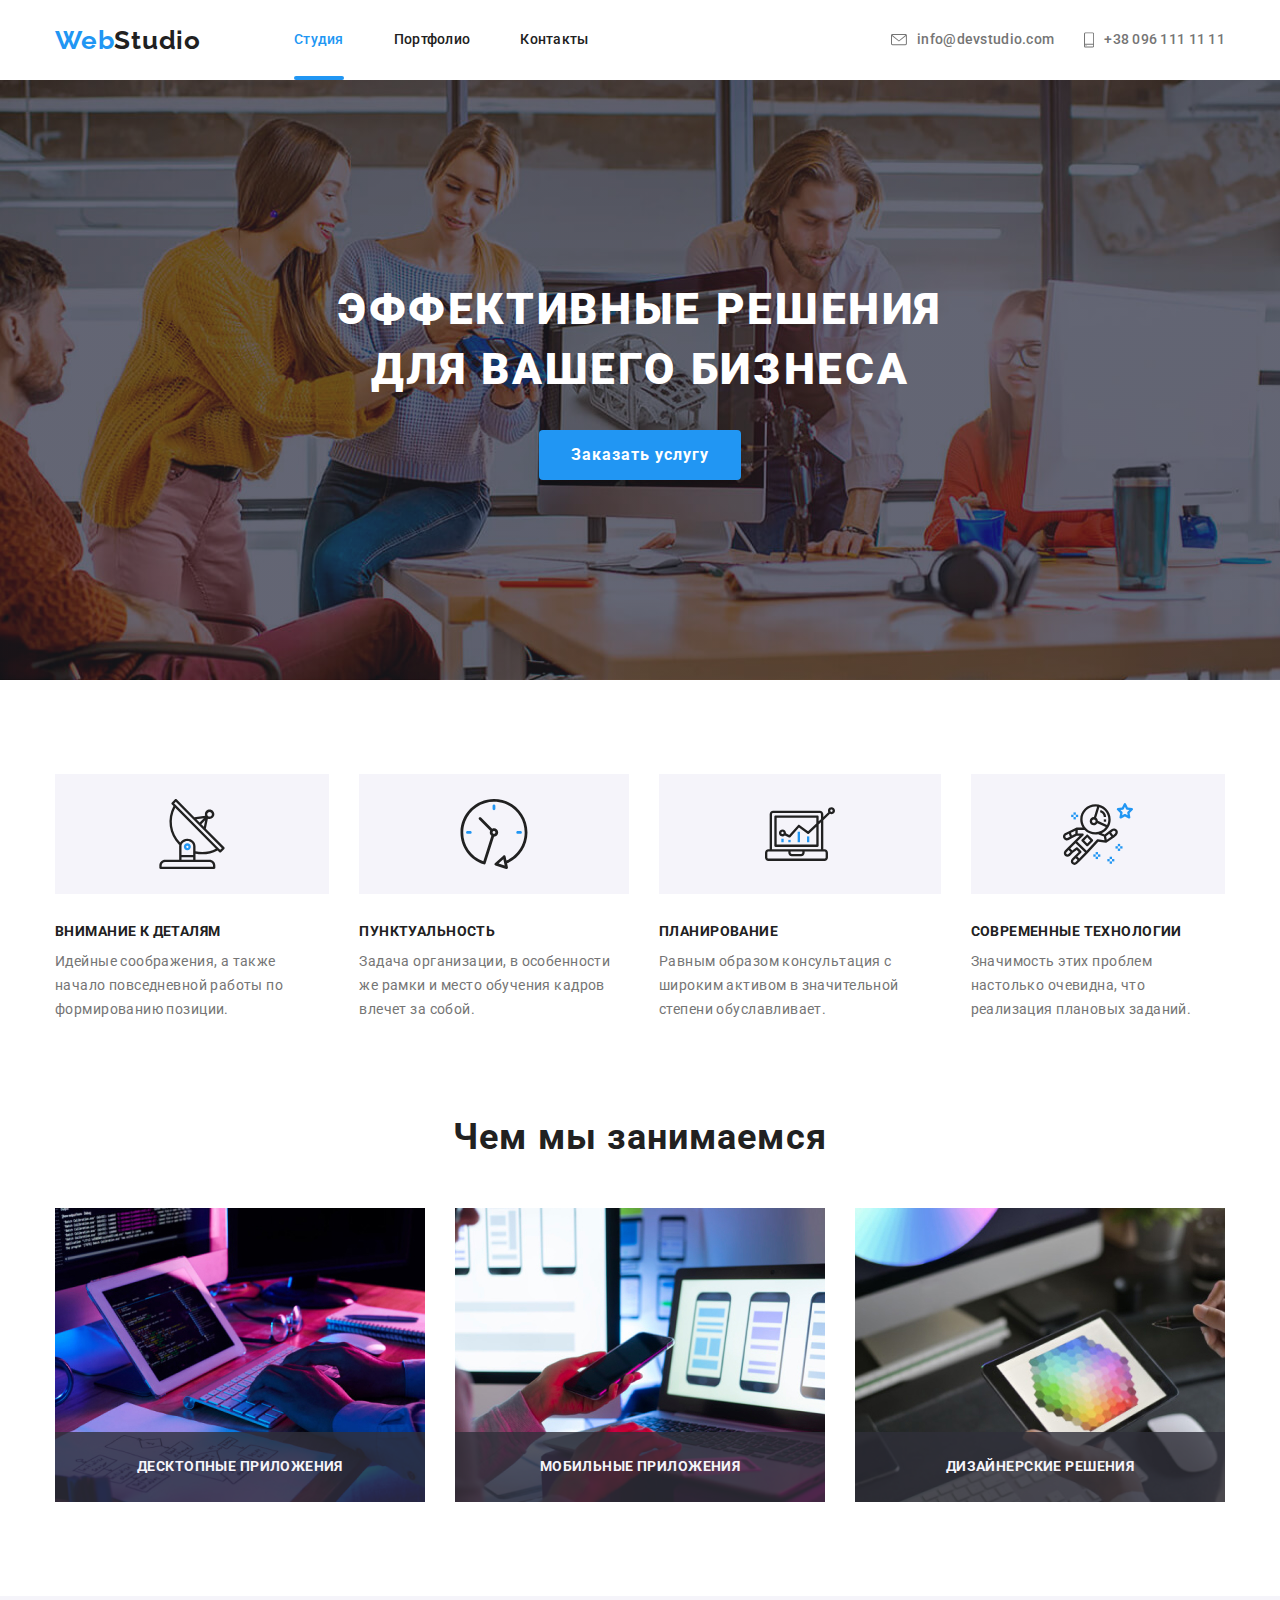
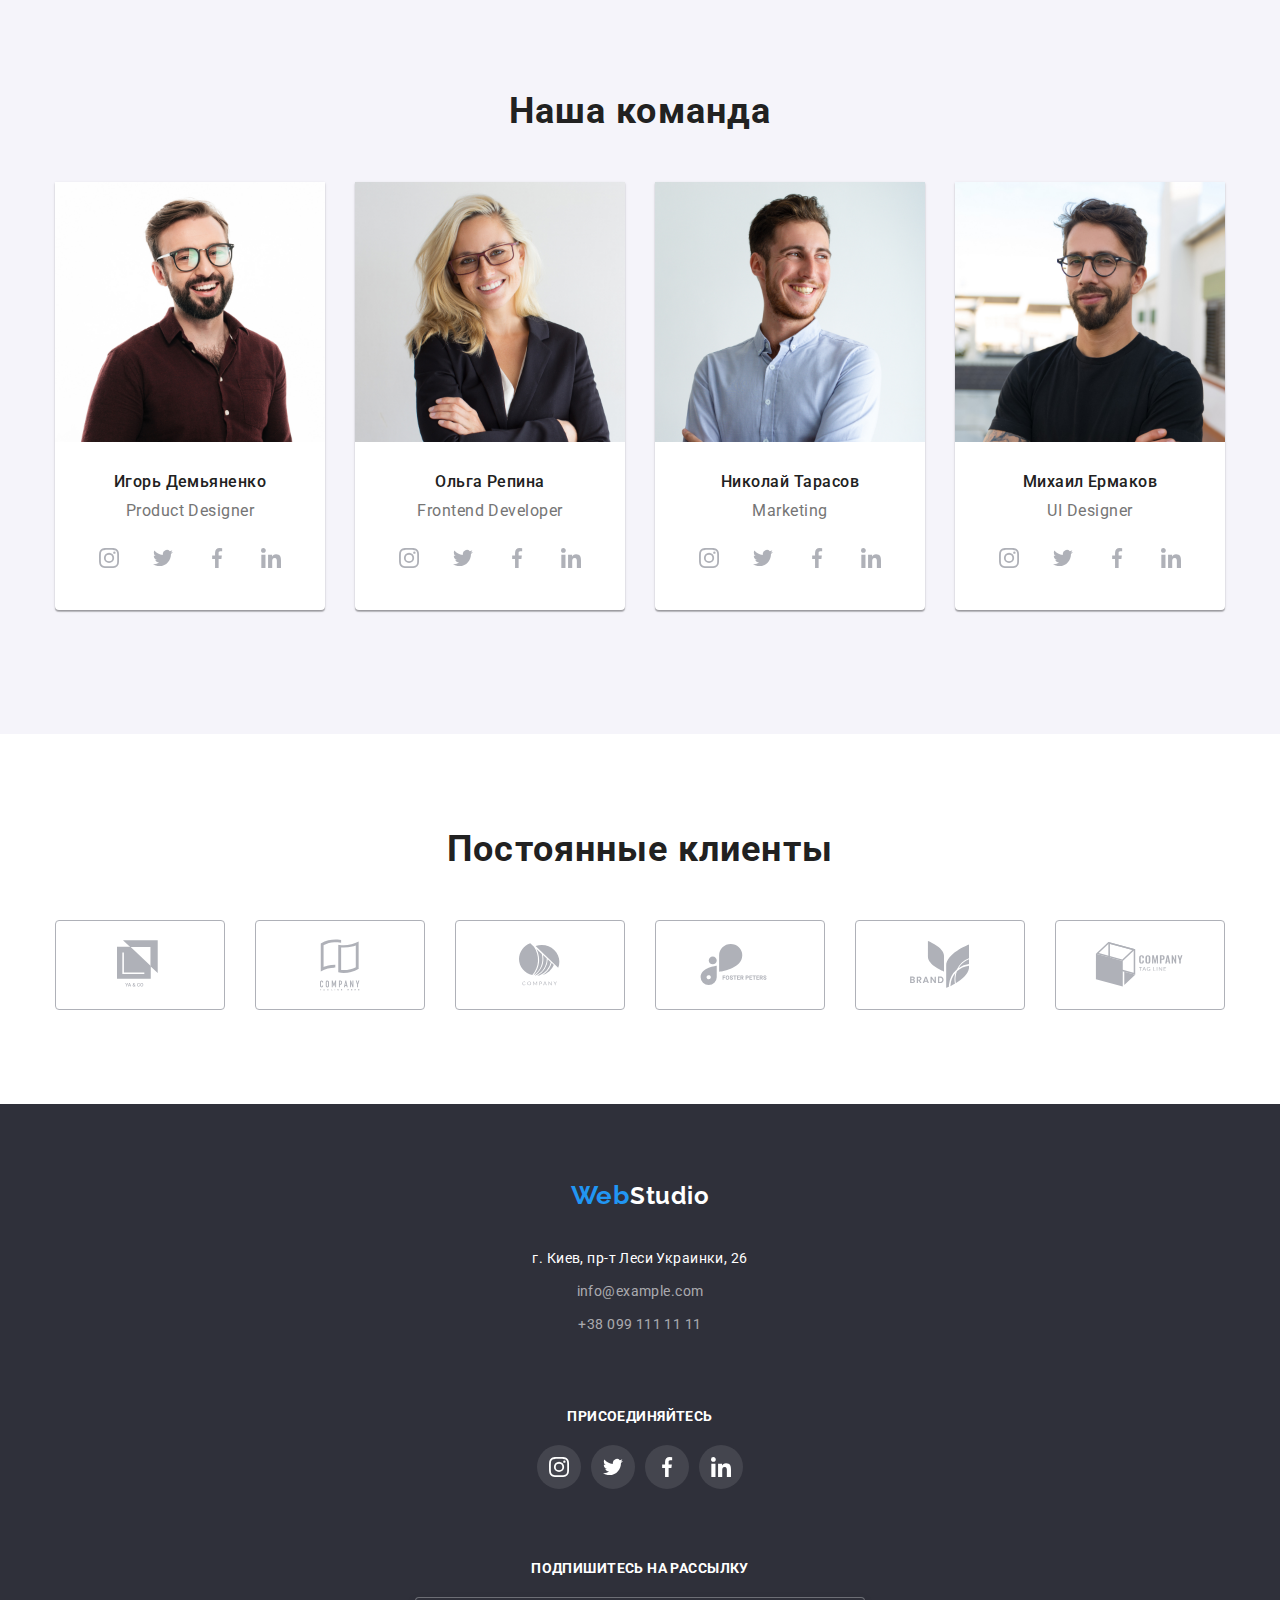
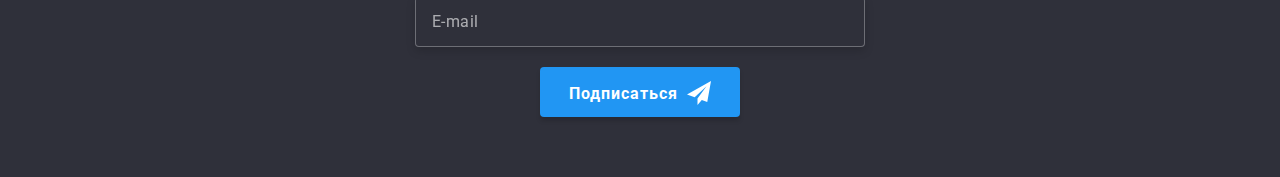
==== commit e02dbfdd: "Робота над ДЗ 03" ====
--- a/index.html
+++ b/index.html
@@ -338,8 +338,7 @@
     </main>
     <footer id="contacts" class="footer">
         <div class="container">
-        <div class="tablet-container">
-            <div class="container footer-general">
+            <div class="footer-general">
                 <div class="footer-pack">
                     <a class="logo" href="./index.html">Web<span class="logo-bottom">Studio</span></a>
                     <address class="address-flexbox">
@@ -378,7 +377,7 @@
                     </ul>
                 </div>
             </div>
-        </div>
+        
             <div class="tablet-subscription">
                 <div class="subscription">
                     <form autocomplete="off">
--- a/css/main.min.css
+++ b/css/main.min.css
@@ -1,2 +1,2 @@
-html{-webkit-box-sizing:border-box;box-sizing:border-box}*,*::before,*::after{-webkit-box-sizing:inherit;box-sizing:inherit}body{font-family:"Roboto", sans-serif;color:#757575;background-color:#fff}img{display:block;max-width:100%;height:auto}h1,h2,h3,p{margin-top:0}.list{margin:0;padding:0;list-style:none}.container{width:100%;margin-left:auto;margin-right:auto;padding-left:15px;padding-right:15px}@media screen and (min-width: 480px){.container{width:480px}}@media screen and (min-width: 768px){.container{width:768px}}@media screen and (min-width: 1200px){.container{width:1200px}}.menu-btn{display:-webkit-inline-box;display:-ms-inline-flexbox;display:inline-flex;margin:0;padding:0;border:none;background-color:transparent;cursor:pointer}.menu-btn:hover .icon-cross,.menu-btn:focus .icon-cross,.menu-btn:hover .icon-menu,.menu-btn:focus .icon-menu{fill:#2196f3}.menu-btn .icon-cross{display:none}@media screen and (min-width: 768px){.menu-btn{display:none}}.menu-btn.is-open .icon-cross{display:block}.menu-btn.is-open .icon-menu{display:none}@media screen and (max-width: 767px){.menu-mobile{display:-webkit-box;display:-ms-flexbox;display:flex;-webkit-box-align:center;-ms-flex-align:center;align-items:center;-webkit-box-pack:justify;-ms-flex-pack:justify;justify-content:space-between;padding-top:16px;padding-bottom:16px}}.menu-container{background-color:#fff}@media screen and (max-width: 767px){.menu-container{display:none;position:absolute;z-index:1;left:0;top:100%;width:100%;padding-top:60px;padding-bottom:60px;border-top:solid #ececec 1px;-webkit-box-shadow:0px 4px 8px rgba(0,0,0,0.04),0px 2px 4px rgba(0,0,0,0.08),0px 1px 3px rgba(0,0,0,0.16);box-shadow:0px 4px 8px rgba(0,0,0,0.04),0px 2px 4px rgba(0,0,0,0.08),0px 1px 3px rgba(0,0,0,0.16)}.menu-container.is-open{display:block}}@media screen and (min-width: 768px){.menu-container{display:-webkit-box;display:-ms-flexbox;display:flex;-webkit-box-pack:justify;-ms-flex-pack:justify;justify-content:space-between;width:100%}}@media screen and (min-width: 1200px){.menu-container{width:100%}}header{position:relative}@media screen and (min-width: 768px){.main-top{display:-webkit-box;display:-ms-flexbox;display:flex;-webkit-box-align:center;-ms-flex-align:center;align-items:center}}@media screen and (max-width: 767px){.nav{text-align:center}}@media screen and (min-width: 768px){.nav{display:-webkit-box;display:-ms-flexbox;display:flex;-webkit-box-align:center;-ms-flex-align:center;align-items:center}}.logo-top{font-family:Raleway, sans-serif;font-weight:700;font-size:24px;line-height:1.17;letter-spacing:0.03em;color:#212121;text-decoration:none}@media screen and (min-width: 1200px){.logo-top{font-size:26px;line-height:1.19}}.logo{font-family:Raleway, sans-serif;font-weight:700;font-size:24px;line-height:1.17;letter-spacing:0.03em;color:#2196f3;text-decoration:none}@media screen and (max-width: 767px){.logo{padding:16px 0px}}@media screen and (min-width: 1200px){.logo{font-size:26px;line-height:1.19}}@media screen and (max-width: 767px){.site-nav{padding-bottom:60px}}@media screen and (min-width: 768px){.site-nav{display:-webkit-box;display:-ms-flexbox;display:flex;margin-left:88px}.site-nav .item:not(:last-child){margin-right:50px}}@media screen and (min-width: 1200px){.site-nav{margin-left:93px}}.navigation{position:relative;display:-webkit-inline-box;display:-ms-inline-flexbox;display:inline-flex;-webkit-box-pack:center;-ms-flex-pack:center;justify-content:center;padding-top:20px;padding-bottom:20px;font-weight:500;font-size:18px;line-height:1.167;letter-spacing:0.02em;color:#212121;text-decoration:none;-webkit-transition:color 250ms cubic-bezier(0.4, 0, 0.2, 1);transition:color 250ms cubic-bezier(0.4, 0, 0.2, 1)}.navigation:hover,.navigation:focus{color:#2196f3}.navigation.current{color:#2196f3}@media screen and (max-width: 767px){.navigation.current{padding-bottom:32px}}@media screen and (min-width: 768px){.navigation{padding-top:32px;padding-bottom:32px;font-size:14px;line-height:1.14}}.current::after{content:"";position:absolute;display:block;bottom:0;width:100%;height:4px;background-color:#2196f3;border-radius:2px}@media screen and (max-width: 767px){.current::after{bottom:22px}}@media screen and (max-width: 767px){.schedule-contacts{text-align:center;-webkit-box-align:center;-ms-flex-align:center;align-items:center}.schedule-contacts li:not(:last-child){margin-bottom:16px}}@media screen and (min-width: 768px) and (max-width: 1199px){.schedule-contacts{padding-top:21px;padding-bottom:21px;display:block;-webkit-box-align:center;-ms-flex-align:center;align-items:center}.schedule-contacts li:not(:last-child){margin-bottom:10px}}.schedule-contacts .item{margin-top:0;margin-left:0;margin-bottom:0}@media screen and (min-width: 1200px){.schedule-contacts{display:-webkit-box;display:-ms-flexbox;display:flex;margin-left:auto}.schedule-contacts li:not(:last-child){margin-right:30px}}.contacts{display:block;-webkit-box-align:center;-ms-flex-align:center;align-items:center;font-weight:500;font-size:18px;line-height:1.167;letter-spacing:0.02em;color:#757575;text-decoration:none;-webkit-transition:color 250ms cubic-bezier(0.4, 0, 0.2, 1);transition:color 250ms cubic-bezier(0.4, 0, 0.2, 1)}.contacts:hover,.contacts:focus{color:#2196f3}.contacts:hover .contacts-icon,.contacts:focus .contacts-icon{fill:#2196f3}@media screen and (min-width: 768px){.contacts{font-size:12px;line-height:1.17}}@media screen and (min-width: 1200px){.contacts{display:-webkit-box;display:-ms-flexbox;display:flex;padding-top:32px;padding-bottom:32px;font-size:14px;line-height:1.14}}.contacts-icon{margin-right:10px;fill:#757575;-webkit-transition:fill 250ms cubic-bezier(0.4, 0, 0.2, 1);transition:fill 250ms cubic-bezier(0.4, 0, 0.2, 1)}.hero{padding-top:118px;padding-bottom:118px}@media screen and (min-width: 1200px){.hero{padding-top:200px;padding-bottom:200px}}.hero-container{max-width:360px;margin-left:auto;margin-right:auto;text-align:center}@media screen and (min-width: 1200px){.hero-container{max-width:696px}}.hero-container .hero-title{margin-top:0;margin-bottom:30px;font-weight:900;font-size:26px;line-height:1.62;letter-spacing:0.06em;text-transform:uppercase;color:#fff}@media screen and (min-width: 1200px){.hero-container .hero-title{font-size:44px;line-height:1.36}}.hero-container .hero-button{display:inline-block;font-weight:700;font-size:16px;line-height:1.88;-webkit-box-align:center;-ms-flex-align:center;align-items:center;text-align:center;letter-spacing:0.06em;color:#fff;background-color:#2196f3;border-radius:4px;border:0px;padding:10px 32px;min-width:200px;-webkit-box-shadow:0px 4px 4px rgba(0,0,0,0.15);box-shadow:0px 4px 4px rgba(0,0,0,0.15);cursor:pointer}.hero-container .hero-button:hover,.hero-container .hero-button:focus{color:#2196f3;background-color:#fff}.overlay{margin-left:auto;margin-right:auto;background-image:-webkit-gradient(linear, left top, right top, from(rgba(47,48,58,0.4)), to(rgba(47,48,58,0.4))),url(../images/mobile/hero.jpg);background-image:linear-gradient(to right, rgba(47,48,58,0.4), rgba(47,48,58,0.4)),url(../images/mobile/hero.jpg);background-repeat:no-repeat;background-position:center;background-size:cover}@media screen and (min-device-pixel-ratio: 2), screen and (-webkit-min-device-pixel-ratio: 2), screen and (min-resolution: 192dpi), screen and (min-resolution: 2dppx){.overlay{background-image:-webkit-gradient(linear, left top, right top, from(rgba(47,48,58,0.4)), to(rgba(47,48,58,0.4))),url(../images/mobile/hero@2x.jpg);background-image:linear-gradient(to right, rgba(47,48,58,0.4), rgba(47,48,58,0.4)),url(../images/mobile/hero@2x.jpg)}}@media screen and (min-width: 768px){.overlay{background-image:-webkit-gradient(linear, left top, right top, from(rgba(47,48,58,0.4)), to(rgba(47,48,58,0.4))),url(../images/tablet/hero.jpg);background-image:linear-gradient(to right, rgba(47,48,58,0.4), rgba(47,48,58,0.4)),url(../images/tablet/hero.jpg)}}@media screen and (min-width: 768px) and (min-device-pixel-ratio: 2), screen and (min-width: 768px) and (-webkit-min-device-pixel-ratio: 2), screen and (min-width: 768px) and (min-resolution: 192dpi), screen and (min-width: 768px) and (min-resolution: 2dppx){.overlay{background-image:-webkit-gradient(linear, left top, right top, from(rgba(47,48,58,0.4)), to(rgba(47,48,58,0.4))),url(../images/tablet/hero@2x.jpg);background-image:linear-gradient(to right, rgba(47,48,58,0.4), rgba(47,48,58,0.4)),url(../images/tablet/hero@2x.jpg)}}@media screen and (min-width: 768px) and (min-width: 1200px){.overlay{background-image:-webkit-gradient(linear, left top, right top, from(rgba(47,48,58,0.4)), to(rgba(47,48,58,0.4))),url(../images/desktop/hero.jpg);background-image:linear-gradient(to right, rgba(47,48,58,0.4), rgba(47,48,58,0.4)),url(../images/desktop/hero.jpg)}}@media screen and (min-width: 768px) and (min-width: 1200px) and (min-device-pixel-ratio: 2), screen and (min-width: 768px) and (min-width: 1200px) and (-webkit-min-device-pixel-ratio: 2), screen and (min-width: 768px) and (min-width: 1200px) and (min-resolution: 192dpi), screen and (min-width: 768px) and (min-width: 1200px) and (min-resolution: 2dppx){.overlay{background-image:-webkit-gradient(linear, left top, right top, from(rgba(47,48,58,0.4)), to(rgba(47,48,58,0.4))),url(../images/desktop/hero@2x.jpg);background-image:linear-gradient(to right, rgba(47,48,58,0.4), rgba(47,48,58,0.4)),url(../images/desktop/hero@2x.jpg)}}.backdrop{position:fixed;top:0;left:0;padding:93px 15px;width:100%;height:100%;background-color:rgba(0,0,0,0.2);z-index:1;opacity:1;overflow-y:scroll;-webkit-transition:opacity 250ms cubic-bezier(0.4, 0, 0.2, 1);transition:opacity 250ms cubic-bezier(0.4, 0, 0.2, 1)}.backdrop.is-hidden{opacity:0;pointer-events:none}.backdrop.is-hidden .modal{-webkit-transform:translate(-50%, -50%) scale(0.9);transform:translate(-50%, -50%) scale(0.9)}.modal{position:relative;display:-webkit-box;display:-ms-flexbox;display:flex;margin-left:auto;margin-right:auto;max-width:450px;min-height:609px;background-color:#fff;-webkit-box-shadow:0px 1px 3px rgba(0,0,0,0.12),0px 1px 1px rgba(0,0,0,0.14),0px 2px 1px rgba(0,0,0,0.2);box-shadow:0px 1px 3px rgba(0,0,0,0.12),0px 1px 1px rgba(0,0,0,0.14),0px 2px 1px rgba(0,0,0,0.2);border-radius:4px}@media screen and (min-width: 768px){.modal{position:absolute;top:50%;left:50%;-webkit-transform:translate(-50%, -50%) scale(1);transform:translate(-50%, -50%) scale(1);-webkit-transition:-webkit-transform 250ms cubic-bezier(0.4, 0, 0.2, 1);transition:-webkit-transform 250ms cubic-bezier(0.4, 0, 0.2, 1);transition:transform 250ms cubic-bezier(0.4, 0, 0.2, 1);transition:transform 250ms cubic-bezier(0.4, 0, 0.2, 1), -webkit-transform 250ms cubic-bezier(0.4, 0, 0.2, 1)}}@media screen and (min-width: 1200px){.modal{position:absolute;top:50%;left:50%;min-width:528px;min-height:581px;-webkit-transform:translate(-50%, -50%) scale(1);transform:translate(-50%, -50%) scale(1);-webkit-transition:-webkit-transform 250ms cubic-bezier(0.4, 0, 0.2, 1);transition:-webkit-transform 250ms cubic-bezier(0.4, 0, 0.2, 1);transition:transform 250ms cubic-bezier(0.4, 0, 0.2, 1);transition:transform 250ms cubic-bezier(0.4, 0, 0.2, 1), -webkit-transform 250ms cubic-bezier(0.4, 0, 0.2, 1)}}.close-btn{position:absolute;top:8px;right:8px;width:30px;height:30px;border-radius:50%;border:1px solid rgba(0,0,0,0.1);background-color:#fff;cursor:pointer}.close-btn .cross{position:absolute;top:50%;left:50%;-webkit-transform:translate(-50%, -50%);transform:translate(-50%, -50%);-webkit-transition:fill 250ms cubic-bezier(0.4, 0, 0.2, 1);transition:fill 250ms cubic-bezier(0.4, 0, 0.2, 1)}.close-btn:hover .cross,.close-btn:focus .cross{fill:#2196f3}.modal-title{margin-bottom:12px;font-weight:700;font-size:20px;line-height:1.15;text-align:center;letter-spacing:0.03em;color:#212121}.features-section{padding-top:60px;padding-bottom:30px}@media screen and (min-width: 768px) and (max-width: 1199px){.features-section{padding-top:60px;padding-bottom:60px}}@media screen and (min-width: 1200px){.features-section{padding-top:94px;padding-bottom:94px}}@media screen and (min-width: 768px){.features-schedule{display:-webkit-box;display:-ms-flexbox;display:flex}}@media screen and (min-width: 768px) and (max-width: 1199px){.features-schedule{-ms-flex-wrap:wrap;flex-wrap:wrap;margin:-15px}}.features-schedule .features-item::before{display:block;content:"";height:120px;margin-bottom:30px;background-color:#f5f4fa;background-repeat:no-repeat;background-position:center}.features-schedule .features-item:nth-child(1)::before{background-image:url("../images/icons/antenna 1.svg")}.features-schedule .features-item:nth-child(2)::before{background-image:url("../images/icons/clock 1.svg")}.features-schedule .features-item:nth-child(3)::before{background-image:url("../images/icons/diagram 1.svg")}.features-schedule .features-item:nth-child(4)::before{background-image:url("../images/icons/astronaut 1.svg")}@media screen and (min-width: 768px) and (max-width: 1199px){.features-schedule .features-item{-ms-flex-preferred-size:calc((100% - 4 * 15px) / 2);flex-basis:calc((100% - 4 * 15px) / 2);margin:15px}}@media screen and (min-width: 1200px){.features-schedule .features-item:not(:last-child){margin-right:30px}}.features{margin-bottom:10px;font-weight:700;font-size:14px;line-height:1.14;letter-spacing:0.03em;text-transform:uppercase;color:#212121}@media screen and (max-width: 767px){.features{text-align:center}}.features-text{margin-bottom:0;font-weight:400;font-size:14px;line-height:1.71;letter-spacing:0.03em;color:#757575}@media screen and (max-width: 767px){.features-text{margin-bottom:30px}}.job-section{padding-bottom:94px}@media screen and (max-width: 1199px){.job-section{display:none}}.job-title{margin-bottom:50px;font-weight:700;font-size:36px;line-height:1.17;text-align:center;letter-spacing:0.03em;color:#212121}.job-schedule{display:-webkit-box;display:-ms-flexbox;display:flex;padding:0;margin:0}.job-schedule .job-item{position:relative}.job-schedule .job-item:not(:last-child){margin-right:30px}.label{position:absolute;left:0;bottom:0;width:100%;padding-top:27px;padding-bottom:27px;margin:0;display:block;text-align:center;font-weight:700;font-size:14px;line-height:1.14;letter-spacing:0.03em;text-transform:uppercase;color:#f5f4fa;background:rgba(47,48,58,0.8)}.team{padding-top:60px;padding-bottom:30px;background-color:#f5f4fa}@media screen and (min-width: 768px) and (max-width: 1199px){.team{padding-top:60px;padding-bottom:60px}}@media screen and (min-width: 1200px){.team{padding-top:94px;padding-bottom:94px}}.team-title{margin-bottom:30px;font-weight:700;font-size:28px;line-height:1.17;text-align:center;letter-spacing:0.03em;color:#212121}@media screen and (min-width: 1200px){.team-title{font-size:36px;margin-bottom:50px}}@media screen and (min-width: 768px){.team-schedule{display:-webkit-box;display:-ms-flexbox;display:flex}}@media screen and (min-width: 768px) and (max-width: 1199px){.team-schedule{-ms-flex-wrap:wrap;flex-wrap:wrap;margin:-15px}}.team-item{margin-bottom:30px;-webkit-box-shadow:0px 1px 3px rgba(0,0,0,0.12),0px 1px 1px rgba(0,0,0,0.14),0px 2px 1px rgba(0,0,0,0.2);box-shadow:0px 1px 3px rgba(0,0,0,0.12),0px 1px 1px rgba(0,0,0,0.14),0px 2px 1px rgba(0,0,0,0.2);border-radius:0px 0px 4px 4px;background-color:#fff}@media screen and (min-width: 768px) and (max-width: 1199px){.team-item{-ms-flex-preferred-size:calc((100% - 4 * 15px) / 2);flex-basis:calc((100% - 4 * 15px) / 2);margin:15px}}@media screen and (min-width: 1200px){.team-item:not(:last-child){margin-right:30px}}.team-photo{margin-bottom:30px}.name{margin-bottom:10px;font-weight:500;font-size:16px;line-height:1.19;text-align:center;letter-spacing:0.03em;color:#212121}.employment{margin-bottom:16px;font-weight:400;font-size:16px;line-height:1.19;text-align:center;letter-spacing:0.03em}.social{display:-webkit-box;display:-ms-flexbox;display:flex;-webkit-box-pack:center;-ms-flex-pack:center;justify-content:center;padding-bottom:30px}.social>li:not(:last-child){margin-right:10px}.social-links{display:-webkit-box;display:-ms-flexbox;display:flex;width:44px;height:44px;-webkit-box-pack:center;-ms-flex-pack:center;justify-content:center;-webkit-box-align:center;-ms-flex-align:center;align-items:center;border-radius:50%;fill:#afb1b8;background-color:#fff;-webkit-transition:background-color 250ms cubic-bezier(0.4, 0, 0.2, 1);transition:background-color 250ms cubic-bezier(0.4, 0, 0.2, 1)}.social-links .links-icons{width:20px;height:20px;-webkit-transition:fill 250ms cubic-bezier(0.4, 0, 0.2, 1);transition:fill 250ms cubic-bezier(0.4, 0, 0.2, 1)}.social-links:hover,.social-links:focus{background-color:#2196f3}.social-links:hover .links-icons,.social-links:focus .links-icons{fill:#fff}.customers{padding-top:60px;padding-bottom:60px}@media screen and (min-width: 1200px){.customers{padding-top:94px;padding-bottom:94px}}.customers-title{margin-bottom:30px;font-weight:700;font-size:28px;line-height:1.17;text-align:center;letter-spacing:0.03em;color:#212121}@media screen and (min-width: 1200px){.customers-title{font-size:36px;margin-bottom:50px}}.customers-schedule{display:-webkit-box;display:-ms-flexbox;display:flex;-ms-flex-wrap:wrap;flex-wrap:wrap;margin:-15px}@media screen and (min-width: 1200px){.customers-schedule{display:-webkit-box;display:-ms-flexbox;display:flex;margin-right:-15px;margin-left:-15px}}.customers-item{-ms-flex-preferred-size:calc((100% - 4 * 15px) / 2);flex-basis:calc((100% - 4 * 15px) / 2);margin:15px}@media screen and (min-width: 768px){.customers-item{-ms-flex-preferred-size:calc((100% - 6 * 15px) / 3);flex-basis:calc((100% - 6 * 15px) / 3);margin:15px}}@media screen and (min-width: 1200px){.customers-item{-ms-flex-preferred-size:calc((100% - 12 * 15px) / 6);flex-basis:calc((100% - 12 * 15px) / 6);margin-right:15px;margin-left:15px}}.customers-links{display:-webkit-box;display:-ms-flexbox;display:flex;height:90px;border:1px solid #afb1b8;border-radius:4px;-webkit-box-pack:center;-ms-flex-pack:center;justify-content:center;-webkit-box-align:center;-ms-flex-align:center;align-items:center;-webkit-transition:background-color,border-color 250ms cubic-bezier(0.4, 0, 0.2, 1);transition:background-color,border-color 250ms cubic-bezier(0.4, 0, 0.2, 1)}.customers-links .customers-icons{fill:#afb1b8;-webkit-transition:fill 250ms cubic-bezier(0.4, 0, 0.2, 1);transition:fill 250ms cubic-bezier(0.4, 0, 0.2, 1)}.customers-links:hover,.customers-links:focus{background-color:#fff;border-color:#2196f3}.customers-links:hover .customers-icons,.customers-links:focus .customers-icons{fill:#2196f3}footer{padding-top:60px;padding-bottom:60px;background-color:#2f303a}.footer{padding-top:60px;padding-bottom:60px}footer .logo{display:block;text-align:center;padding:16px 0px}.logo-bottom{font-family:Raleway, sans-serif;font-weight:700;font-size:24px;line-height:1.17;text-align:center;letter-spacing:0.03em;color:#fff;text-decoration:none}.footer-general{text-align:center}.footer-pack{margin-bottom:60px}.address-flexbox{display:-webkit-box;display:-ms-flexbox;display:flex;-webkit-box-orient:vertical;-webkit-box-direction:normal;-ms-flex-direction:column;flex-direction:column}.location{margin-bottom:9px;margin-top:20px;font-family:Roboto, sans-serif;font-style:normal;font-weight:400;font-size:14px;line-height:1.71;letter-spacing:0.03em;color:#fff}.mail{font-family:Roboto, sans-serif;font-style:normal;font-weight:400;font-size:14px;line-height:1.71;text-decoration:none;text-align:center;letter-spacing:0.03em;color:rgba(255,255,255,0.6)}.mail+.mail{margin-top:9px}.appeal{padding-top:12px}.appeal-title{margin-bottom:20px;font-weight:700;font-size:14px;line-height:1.14;letter-spacing:0.03em;text-align:center;text-transform:uppercase;color:#fff}.schedule-socials{display:-webkit-box;display:-ms-flexbox;display:flex;-webkit-box-pack:center;-ms-flex-pack:center;justify-content:center;margin-bottom:60px}.schedule-socials>li:not(:last-child){margin-right:10px}.footer-socials{display:-webkit-box;display:-ms-flexbox;display:flex;-webkit-box-pack:center;-ms-flex-pack:center;justify-content:center;width:44px;height:44px;-webkit-box-align:center;-ms-flex-align:center;align-items:center;border-radius:50%;fill:#fff;background-color:rgba(255,255,255,0.1);-webkit-transition:fill,background-color 250ms cubic-bezier(0.4, 0, 0.2, 1);transition:fill,background-color 250ms cubic-bezier(0.4, 0, 0.2, 1)}.footer-socials .links-icons{width:20px;height:20px;-webkit-transition:fill 250ms cubic-bezier(0.4, 0, 0.2, 1);transition:fill 250ms cubic-bezier(0.4, 0, 0.2, 1)}.footer-socials:hover,.footer-socials:focus{background-color:#2196f3}.footer-socials:hover .links-icons,.footer-socials:focus .links-icons{fill:#fff}.subscription{padding-top:12px}.subscription-title{margin-bottom:20px;font-weight:700;font-size:14px;line-height:1.14;letter-spacing:0.03em;text-transform:uppercase;text-align:center;color:#fff}.subscription-area{display:-webkit-box;display:-ms-flexbox;display:flex;-webkit-box-orient:vertical;-webkit-box-direction:normal;-ms-flex-direction:column;flex-direction:column;-webkit-box-pack:end;-ms-flex-pack:end;justify-content:flex-end}.subscription-input{display:-webkit-box;display:-ms-flexbox;display:flex;-webkit-box-orient:vertical;-webkit-box-direction:normal;-ms-flex-direction:column;flex-direction:column;width:450px;width:100%;height:50px;left:815px;top:2785px;padding:15px 16px;margin-bottom:20px;color:#fff;background-color:#2f303a;border:1px solid rgba(255,255,255,0.3);-webkit-box-sizing:border-box;box-sizing:border-box;-webkit-filter:drop-shadow(0px 4px 4px rgba(0,0,0,0.15));filter:drop-shadow(0px 4px 4px rgba(0,0,0,0.15));border-radius:4px}.subscription-input::-webkit-input-placeholder{font-weight:400;font-size:16px;line-height:1.25;letter-spacing:0.03em;color:rgba(255,255,255,0.6)}.subscription-input:-ms-input-placeholder{font-weight:400;font-size:16px;line-height:1.25;letter-spacing:0.03em;color:rgba(255,255,255,0.6)}.subscription-input::-ms-input-placeholder{font-weight:400;font-size:16px;line-height:1.25;letter-spacing:0.03em;color:rgba(255,255,255,0.6)}.subscription-input::placeholder{font-weight:400;font-size:16px;line-height:1.25;letter-spacing:0.03em;color:rgba(255,255,255,0.6)}.subscription-btn{position:relative;display:block;width:200px;height:50px;margin-left:auto;margin-right:auto;font-weight:700;font-size:16px;line-height:1.88;-webkit-box-align:center;-ms-flex-align:center;align-items:center;text-align:center;letter-spacing:0.06em;color:#fff;background:#2196f3;border:0;-webkit-box-shadow:0px 4px 4px rgba(0,0,0,0.15);box-shadow:0px 4px 4px rgba(0,0,0,0.15);border-radius:4px;cursor:pointer}.subscription-btn .icon-send{position:relative;top:6px;margin-left:4px;fill:#fff;-webkit-box-align:center;-ms-flex-align:center;align-items:center}.subscription-btn:hover,.subscription-btn:focus{color:#2196f3;background-color:#fff}.subscription-btn:hover .icon-send,.subscription-btn:focus .icon-send{fill:#2196f3}.header{border-bottom:1px solid #ececec}.button{font-family:Roboto, sans-serif;font-weight:500;font-size:16px;line-height:1.62;letter-spacing:0.03em;color:#212121;background-color:#f5f4fa;border-radius:4px;padding:5.76px 22.28px;border:2px solid transparent;cursor:pointer;-webkit-transition:color,background-color 250ms cubic-bezier(0.4, 0, 0.2, 1);transition:color,background-color 250ms cubic-bezier(0.4, 0, 0.2, 1)}.button:hover,.button:focus{background-color:#2196f3;color:#fff}.filters{display:-webkit-box;display:-ms-flexbox;display:flex;padding-top:60px;padding-bottom:40px}@media screen and (max-width: 767px){.filters{-ms-flex-wrap:wrap;flex-wrap:wrap}}@media screen and (min-width: 768px){.filters{-webkit-box-align:center;-ms-flex-align:center;align-items:center;-webkit-box-pack:center;-ms-flex-pack:center;justify-content:center;padding-bottom:30px}}@media screen and (min-width: 1200px){.filters{padding-top:94px;padding-bottom:50px}}.filters .filters-item{margin-right:8px;margin-top:15px}@media screen and (min-width: 768px){.filters .filters-item .filters-item:not(:last-child){margin-right:8px}}.projects-section{padding-bottom:60px}@media screen and (min-width: 1200px){.projects-section{padding-bottom:94px}}@media screen and (min-width: 768px){.projects-schedule{display:-webkit-box;display:-ms-flexbox;display:flex;-ms-flex-wrap:wrap;flex-wrap:wrap;margin:-15px}}.projects-item{border:1px solid #eeeeee;width:100%;margin-bottom:30px;background:#fff;-webkit-transition:-webkit-box-shadow 250ms cubic-bezier(0.4, 0, 0.2, 1);transition:-webkit-box-shadow 250ms cubic-bezier(0.4, 0, 0.2, 1);transition:box-shadow 250ms cubic-bezier(0.4, 0, 0.2, 1);transition:box-shadow 250ms cubic-bezier(0.4, 0, 0.2, 1), -webkit-box-shadow 250ms cubic-bezier(0.4, 0, 0.2, 1)}@media screen and (max-width: 767px){.projects-item:last-child{margin-bottom:0}}@media screen and (min-width: 768px){.projects-item{-ms-flex-preferred-size:calc((100% - 4 * 15px) / 2);flex-basis:calc((100% - 4 * 15px) / 2);margin:15px}}@media screen and (min-width: 1200px){.projects-item{-ms-flex-preferred-size:calc((100% - 6 * 15px) / 3);flex-basis:calc((100% - 6 * 15px) / 3);margin:15px}}.projects-title{padding-left:24px;padding-top:20px;margin-bottom:4px;font-weight:700;font-size:18px;line-height:2;letter-spacing:0.06em;color:#212121}.projects{padding-left:24px;margin-bottom:0;font-weight:400;font-size:16px;line-height:1.87;letter-spacing:0.03em;color:#757575}.projects-link{display:block;padding-bottom:20px;text-decoration:none}.projects-link:hover .subitem,.projects-link:focus .subitem{-webkit-transform:translateY(0);transform:translateY(0);opacity:1}.projects-link:hover,.projects-link:focus{-webkit-box-shadow:0px 1px 1px rgba(0,0,0,0.12),0px 4px 4px rgba(0,0,0,0.06),1px 4px 6px rgba(0,0,0,0.16);box-shadow:0px 1px 1px rgba(0,0,0,0.12),0px 4px 4px rgba(0,0,0,0.06),1px 4px 6px rgba(0,0,0,0.16)}.projects-thumb{position:relative;overflow:hidden}.projects-thumb:hover .subitem,.projects-thumb:focus .subitem{opacity:1}.subitem{position:absolute;padding:63px 24px;bottom:0;left:0;width:100%;height:100%;margin:0;opacity:0;font-weight:400;font-size:18px;line-height:1.56;letter-spacing:0.03em;color:#fff;background-color:rgba(33,150,243,0.9);-webkit-transform:translateY(100%);transform:translateY(100%);-webkit-transition:opacity,-webkit-transform 250ms cubic-bezier(0.4, 0, 0.2, 1);transition:opacity,-webkit-transform 250ms cubic-bezier(0.4, 0, 0.2, 1);transition:opacity,transform 250ms cubic-bezier(0.4, 0, 0.2, 1);transition:opacity,transform 250ms cubic-bezier(0.4, 0, 0.2, 1),-webkit-transform 250ms cubic-bezier(0.4, 0, 0.2, 1)}.form{width:448px;margin:40px}.form-field{position:relative;display:-webkit-box;display:-ms-flexbox;display:flex;-webkit-box-orient:vertical;-webkit-box-direction:normal;-ms-flex-direction:column;flex-direction:column;margin-bottom:10px}.form-field .form-input{height:40px;padding-left:42px;padding-top:11px;padding-right:12px;padding-bottom:11px;font-size:12px;color:#212121;border:1px solid rgba(33,33,33,0.2);border-radius:4px;cursor:pointer;-webkit-transition:fill 250ms cubic-bezier(0.4, 0, 0.2, 1);transition:fill 250ms cubic-bezier(0.4, 0, 0.2, 1)}.form-field .form-input:focus{outline:0;border-color:#2196f3}.form-field .form-input:focus ~ .form-element{fill:#2196f3}.form-field .form-element{position:absolute;top:28px;left:12px}.form-label{margin-bottom:4px;font-size:12px}textarea{height:120px;padding:16px 12px;margin-bottom:10px;font-weight:400;font-size:12px;line-height:1.17;letter-spacing:0.01em;color:#212121;border:1px solid rgba(33,33,33,0.2);border-radius:4px;resize:none}textarea::-webkit-input-placeholder{color:rgba(117,117,117,0.5)}textarea:-ms-input-placeholder{color:rgba(117,117,117,0.5)}textarea::-ms-input-placeholder{color:rgba(117,117,117,0.5)}textarea::placeholder{color:rgba(117,117,117,0.5)}textarea:focus{outline:0;border-color:#2196f3}.agreement-check{display:-webkit-box;display:-ms-flexbox;display:flex;-webkit-box-align:center;-ms-flex-align:center;align-items:center;-webkit-box-pack:center;-ms-flex-pack:center;justify-content:center}.checkbox{display:-webkit-box;display:-ms-flexbox;display:flex;-webkit-box-pack:center;-ms-flex-pack:center;justify-content:center;margin-right:10px;position:absolute;width:1px;height:1px;margin:-1px;border:0;padding:0;clip:rect(0 0 0 0);overflow:hidden}.check{position:absolute;top:5px;left:-20px;width:16px;height:15px;border-radius:2px;border:2px solid #212121}.checkbox:checked+.check{background-image:url(../images/icons/check-on.svg);background-size:contain;border:0}.agreement-form{position:relative;font-weight:400;font-size:14px;line-height:1.71;letter-spacing:0.03em;color:#757575}.form-btn{display:-webkit-box;display:-ms-flexbox;display:flex;-webkit-box-pack:center;-ms-flex-pack:center;justify-content:center;margin-top:30px}.condition{text-decoration:underline;color:#2196f3}.confirm-btn{display:inline-block;min-width:200px;height:50px;font-weight:700;font-size:16px;line-height:1.88;text-align:center;letter-spacing:0.06em;color:#fff;background:#2196f3;border:0;-webkit-box-shadow:0px 4px 4px rgba(0,0,0,0.15);box-shadow:0px 4px 4px rgba(0,0,0,0.15);border-radius:4px;cursor:pointer}.confirm-btn:hover,.confirm-btn:focus{color:#2196f3;background-color:#fff}
+html{-webkit-box-sizing:border-box;box-sizing:border-box}*,*::before,*::after{-webkit-box-sizing:inherit;box-sizing:inherit}body{font-family:"Roboto", sans-serif;color:#757575;background-color:#fff}img{display:block;max-width:100%;height:auto}h1,h2,h3,p{margin-top:0}.list{margin:0;padding:0;list-style:none}.container{width:100%;margin-left:auto;margin-right:auto;padding-left:15px;padding-right:15px}@media screen and (min-width: 480px){.container{width:480px}}@media screen and (min-width: 768px){.container{width:768px}}@media screen and (min-width: 1200px){.container{width:1200px}}.menu-btn{display:-webkit-inline-box;display:-ms-inline-flexbox;display:inline-flex;margin:0;padding:0;border:none;background-color:transparent;cursor:pointer}.menu-btn:hover .icon-cross,.menu-btn:focus .icon-cross,.menu-btn:hover .icon-menu,.menu-btn:focus .icon-menu{fill:#2196f3}.menu-btn .icon-cross{display:none}@media screen and (min-width: 768px){.menu-btn{display:none}}.menu-btn.is-open .icon-cross{display:block}.menu-btn.is-open .icon-menu{display:none}@media screen and (max-width: 767px){.menu-mobile{display:-webkit-box;display:-ms-flexbox;display:flex;-webkit-box-align:center;-ms-flex-align:center;align-items:center;-webkit-box-pack:justify;-ms-flex-pack:justify;justify-content:space-between;padding-top:16px;padding-bottom:16px}}.menu-container{background-color:#fff}@media screen and (max-width: 767px){.menu-container{display:none;position:absolute;z-index:1;left:0;top:100%;width:100%;padding-top:60px;padding-bottom:60px;border-top:solid #ececec 1px;-webkit-box-shadow:0px 4px 8px rgba(0,0,0,0.04),0px 2px 4px rgba(0,0,0,0.08),0px 1px 3px rgba(0,0,0,0.16);box-shadow:0px 4px 8px rgba(0,0,0,0.04),0px 2px 4px rgba(0,0,0,0.08),0px 1px 3px rgba(0,0,0,0.16)}.menu-container.is-open{display:block}}@media screen and (min-width: 768px){.menu-container{display:-webkit-box;display:-ms-flexbox;display:flex;-webkit-box-pack:justify;-ms-flex-pack:justify;justify-content:space-between;width:100%}}@media screen and (min-width: 1200px){.menu-container{width:100%}}header{position:relative}@media screen and (min-width: 768px){.main-top{display:-webkit-box;display:-ms-flexbox;display:flex;-webkit-box-align:center;-ms-flex-align:center;align-items:center}}@media screen and (max-width: 767px){.nav{text-align:center}}@media screen and (min-width: 768px){.nav{display:-webkit-box;display:-ms-flexbox;display:flex;-webkit-box-align:center;-ms-flex-align:center;align-items:center}}.logo-top{font-family:Raleway, sans-serif;font-weight:700;font-size:24px;line-height:1.17;letter-spacing:0.03em;color:#212121;text-decoration:none}@media screen and (min-width: 1200px){.logo-top{font-size:26px;line-height:1.19}}.logo{font-family:Raleway, sans-serif;font-weight:700;font-size:24px;line-height:1.17;letter-spacing:0.03em;color:#2196f3;text-decoration:none}@media screen and (max-width: 767px){.logo{padding:16px 0px}}@media screen and (min-width: 1200px){.logo{font-size:26px;line-height:1.19}}@media screen and (max-width: 767px){.site-nav{padding-bottom:60px}}@media screen and (min-width: 768px){.site-nav{display:-webkit-box;display:-ms-flexbox;display:flex;margin-left:88px}.site-nav .item:not(:last-child){margin-right:50px}}@media screen and (min-width: 1200px){.site-nav{margin-left:93px}}.navigation{position:relative;display:-webkit-inline-box;display:-ms-inline-flexbox;display:inline-flex;-webkit-box-pack:center;-ms-flex-pack:center;justify-content:center;padding-top:20px;padding-bottom:20px;font-weight:500;font-size:18px;line-height:1.167;letter-spacing:0.02em;color:#212121;text-decoration:none;-webkit-transition:color 250ms cubic-bezier(0.4, 0, 0.2, 1);transition:color 250ms cubic-bezier(0.4, 0, 0.2, 1)}.navigation:hover,.navigation:focus{color:#2196f3}.navigation.current{color:#2196f3}@media screen and (max-width: 767px){.navigation.current{padding-bottom:32px}}@media screen and (min-width: 768px){.navigation{padding-top:32px;padding-bottom:32px;font-size:14px;line-height:1.14}}.current::after{content:"";position:absolute;display:block;bottom:0;width:100%;height:4px;background-color:#2196f3;border-radius:2px}@media screen and (max-width: 767px){.current::after{bottom:22px}}@media screen and (max-width: 767px){.schedule-contacts{text-align:center;-webkit-box-align:center;-ms-flex-align:center;align-items:center}.schedule-contacts li:not(:last-child){margin-bottom:16px}}@media screen and (min-width: 768px) and (max-width: 1199px){.schedule-contacts{padding-top:21px;padding-bottom:21px;display:block;-webkit-box-align:center;-ms-flex-align:center;align-items:center}.schedule-contacts li:not(:last-child){margin-bottom:10px}}.schedule-contacts .item{margin-top:0;margin-left:0;margin-bottom:0}@media screen and (min-width: 1200px){.schedule-contacts{display:-webkit-box;display:-ms-flexbox;display:flex;margin-left:auto}.schedule-contacts li:not(:last-child){margin-right:30px}}.contacts{display:block;-webkit-box-align:center;-ms-flex-align:center;align-items:center;font-weight:500;font-size:18px;line-height:1.167;letter-spacing:0.02em;color:#757575;text-decoration:none;-webkit-transition:color 250ms cubic-bezier(0.4, 0, 0.2, 1);transition:color 250ms cubic-bezier(0.4, 0, 0.2, 1)}.contacts:hover,.contacts:focus{color:#2196f3}.contacts:hover .contacts-icon,.contacts:focus .contacts-icon{fill:#2196f3}@media screen and (min-width: 768px){.contacts{font-size:12px;line-height:1.17}}@media screen and (min-width: 1200px){.contacts{display:-webkit-box;display:-ms-flexbox;display:flex;padding-top:32px;padding-bottom:32px;font-size:14px;line-height:1.14}}.contacts-icon{margin-right:10px;fill:#757575;-webkit-transition:fill 250ms cubic-bezier(0.4, 0, 0.2, 1);transition:fill 250ms cubic-bezier(0.4, 0, 0.2, 1)}.hero{padding-top:118px;padding-bottom:118px}@media screen and (min-width: 1200px){.hero{padding-top:200px;padding-bottom:200px}}.hero-container{max-width:360px;margin-left:auto;margin-right:auto;text-align:center}@media screen and (min-width: 1200px){.hero-container{max-width:696px}}.hero-container .hero-title{margin-top:0;margin-bottom:30px;font-weight:900;font-size:26px;line-height:1.62;letter-spacing:0.06em;text-transform:uppercase;color:#fff}@media screen and (min-width: 1200px){.hero-container .hero-title{font-size:44px;line-height:1.36}}.hero-container .hero-button{display:inline-block;font-weight:700;font-size:16px;line-height:1.88;-webkit-box-align:center;-ms-flex-align:center;align-items:center;text-align:center;letter-spacing:0.06em;color:#fff;background-color:#2196f3;border-radius:4px;border:0px;padding:10px 32px;min-width:200px;-webkit-box-shadow:0px 4px 4px rgba(0,0,0,0.15);box-shadow:0px 4px 4px rgba(0,0,0,0.15);cursor:pointer}.hero-container .hero-button:hover,.hero-container .hero-button:focus{color:#2196f3;background-color:#fff}.overlay{margin-left:auto;margin-right:auto;background-image:-webkit-gradient(linear, left top, right top, from(rgba(47,48,58,0.4)), to(rgba(47,48,58,0.4))),url(../images/mobile/hero.jpg);background-image:linear-gradient(to right, rgba(47,48,58,0.4), rgba(47,48,58,0.4)),url(../images/mobile/hero.jpg);background-repeat:no-repeat;background-position:center;background-size:cover}@media screen and (min-device-pixel-ratio: 2), screen and (-webkit-min-device-pixel-ratio: 2), screen and (min-resolution: 192dpi), screen and (min-resolution: 2dppx){.overlay{background-image:-webkit-gradient(linear, left top, right top, from(rgba(47,48,58,0.4)), to(rgba(47,48,58,0.4))),url(../images/mobile/hero@2x.jpg);background-image:linear-gradient(to right, rgba(47,48,58,0.4), rgba(47,48,58,0.4)),url(../images/mobile/hero@2x.jpg)}}@media screen and (min-width: 768px){.overlay{background-image:-webkit-gradient(linear, left top, right top, from(rgba(47,48,58,0.4)), to(rgba(47,48,58,0.4))),url(../images/tablet/hero.jpg);background-image:linear-gradient(to right, rgba(47,48,58,0.4), rgba(47,48,58,0.4)),url(../images/tablet/hero.jpg)}}@media screen and (min-width: 768px) and (min-device-pixel-ratio: 2), screen and (min-width: 768px) and (-webkit-min-device-pixel-ratio: 2), screen and (min-width: 768px) and (min-resolution: 192dpi), screen and (min-width: 768px) and (min-resolution: 2dppx){.overlay{background-image:-webkit-gradient(linear, left top, right top, from(rgba(47,48,58,0.4)), to(rgba(47,48,58,0.4))),url(../images/tablet/hero@2x.jpg);background-image:linear-gradient(to right, rgba(47,48,58,0.4), rgba(47,48,58,0.4)),url(../images/tablet/hero@2x.jpg)}}@media screen and (min-width: 768px) and (min-width: 1200px){.overlay{background-image:-webkit-gradient(linear, left top, right top, from(rgba(47,48,58,0.4)), to(rgba(47,48,58,0.4))),url(../images/desktop/hero.jpg);background-image:linear-gradient(to right, rgba(47,48,58,0.4), rgba(47,48,58,0.4)),url(../images/desktop/hero.jpg)}}@media screen and (min-width: 768px) and (min-width: 1200px) and (min-device-pixel-ratio: 2), screen and (min-width: 768px) and (min-width: 1200px) and (-webkit-min-device-pixel-ratio: 2), screen and (min-width: 768px) and (min-width: 1200px) and (min-resolution: 192dpi), screen and (min-width: 768px) and (min-width: 1200px) and (min-resolution: 2dppx){.overlay{background-image:-webkit-gradient(linear, left top, right top, from(rgba(47,48,58,0.4)), to(rgba(47,48,58,0.4))),url(../images/desktop/hero@2x.jpg);background-image:linear-gradient(to right, rgba(47,48,58,0.4), rgba(47,48,58,0.4)),url(../images/desktop/hero@2x.jpg)}}.backdrop{position:fixed;top:0;left:0;padding:93px 15px;width:100%;height:100%;background-color:rgba(0,0,0,0.2);z-index:1;opacity:1;overflow-y:scroll;-webkit-transition:opacity 250ms cubic-bezier(0.4, 0, 0.2, 1);transition:opacity 250ms cubic-bezier(0.4, 0, 0.2, 1)}.backdrop.is-hidden{opacity:0;pointer-events:none}.backdrop.is-hidden .modal{-webkit-transform:translate(-50%, -50%) scale(0.9);transform:translate(-50%, -50%) scale(0.9)}.modal{position:relative;display:-webkit-box;display:-ms-flexbox;display:flex;margin-left:auto;margin-right:auto;max-width:450px;min-height:609px;background-color:#fff;-webkit-box-shadow:0px 1px 3px rgba(0,0,0,0.12),0px 1px 1px rgba(0,0,0,0.14),0px 2px 1px rgba(0,0,0,0.2);box-shadow:0px 1px 3px rgba(0,0,0,0.12),0px 1px 1px rgba(0,0,0,0.14),0px 2px 1px rgba(0,0,0,0.2);border-radius:4px}@media screen and (min-width: 768px){.modal{position:absolute;top:50%;left:50%;-webkit-transform:translate(-50%, -50%) scale(1);transform:translate(-50%, -50%) scale(1);-webkit-transition:-webkit-transform 250ms cubic-bezier(0.4, 0, 0.2, 1);transition:-webkit-transform 250ms cubic-bezier(0.4, 0, 0.2, 1);transition:transform 250ms cubic-bezier(0.4, 0, 0.2, 1);transition:transform 250ms cubic-bezier(0.4, 0, 0.2, 1), -webkit-transform 250ms cubic-bezier(0.4, 0, 0.2, 1)}}@media screen and (min-width: 1200px){.modal{position:absolute;top:50%;left:50%;min-width:528px;min-height:581px;-webkit-transform:translate(-50%, -50%) scale(1);transform:translate(-50%, -50%) scale(1);-webkit-transition:-webkit-transform 250ms cubic-bezier(0.4, 0, 0.2, 1);transition:-webkit-transform 250ms cubic-bezier(0.4, 0, 0.2, 1);transition:transform 250ms cubic-bezier(0.4, 0, 0.2, 1);transition:transform 250ms cubic-bezier(0.4, 0, 0.2, 1), -webkit-transform 250ms cubic-bezier(0.4, 0, 0.2, 1)}}.close-btn{position:absolute;top:8px;right:8px;width:30px;height:30px;border-radius:50%;border:1px solid rgba(0,0,0,0.1);background-color:#fff;cursor:pointer}.close-btn .cross{position:absolute;top:50%;left:50%;-webkit-transform:translate(-50%, -50%);transform:translate(-50%, -50%);-webkit-transition:fill 250ms cubic-bezier(0.4, 0, 0.2, 1);transition:fill 250ms cubic-bezier(0.4, 0, 0.2, 1)}.close-btn:hover .cross,.close-btn:focus .cross{fill:#2196f3}.modal-title{margin-bottom:12px;font-weight:700;font-size:20px;line-height:1.15;text-align:center;letter-spacing:0.03em;color:#212121}.features-section{padding-top:60px;padding-bottom:30px}@media screen and (min-width: 768px) and (max-width: 1199px){.features-section{padding-top:60px;padding-bottom:60px}}@media screen and (min-width: 1200px){.features-section{padding-top:94px;padding-bottom:94px}}@media screen and (min-width: 768px){.features-schedule{display:-webkit-box;display:-ms-flexbox;display:flex}}@media screen and (min-width: 768px) and (max-width: 1199px){.features-schedule{-ms-flex-wrap:wrap;flex-wrap:wrap;margin:-15px}}.features-schedule .features-item::before{display:block;content:"";height:120px;margin-bottom:30px;background-color:#f5f4fa;background-repeat:no-repeat;background-position:center}.features-schedule .features-item:nth-child(1)::before{background-image:url("../images/icons/antenna 1.svg")}.features-schedule .features-item:nth-child(2)::before{background-image:url("../images/icons/clock 1.svg")}.features-schedule .features-item:nth-child(3)::before{background-image:url("../images/icons/diagram 1.svg")}.features-schedule .features-item:nth-child(4)::before{background-image:url("../images/icons/astronaut 1.svg")}@media screen and (min-width: 768px) and (max-width: 1199px){.features-schedule .features-item{-ms-flex-preferred-size:calc((100% - 4 * 15px) / 2);flex-basis:calc((100% - 4 * 15px) / 2);margin:15px}}@media screen and (min-width: 1200px){.features-schedule .features-item:not(:last-child){margin-right:30px}}.features{margin-bottom:10px;font-weight:700;font-size:14px;line-height:1.14;letter-spacing:0.03em;text-transform:uppercase;color:#212121}@media screen and (max-width: 767px){.features{text-align:center}}.features-text{margin-bottom:0;font-weight:400;font-size:14px;line-height:1.71;letter-spacing:0.03em;color:#757575}@media screen and (max-width: 767px){.features-text{margin-bottom:30px}}.job-section{padding-bottom:94px}@media screen and (max-width: 1199px){.job-section{display:none}}.job-title{margin-bottom:50px;font-weight:700;font-size:36px;line-height:1.17;text-align:center;letter-spacing:0.03em;color:#212121}.job-schedule{display:-webkit-box;display:-ms-flexbox;display:flex;padding:0;margin:0}.job-schedule .job-item{position:relative}.job-schedule .job-item:not(:last-child){margin-right:30px}.label{position:absolute;left:0;bottom:0;width:100%;padding-top:27px;padding-bottom:27px;margin:0;display:block;text-align:center;font-weight:700;font-size:14px;line-height:1.14;letter-spacing:0.03em;text-transform:uppercase;color:#f5f4fa;background:rgba(47,48,58,0.8)}.team{padding-top:60px;padding-bottom:30px;background-color:#f5f4fa}@media screen and (min-width: 768px) and (max-width: 1199px){.team{padding-top:60px;padding-bottom:60px}}@media screen and (min-width: 1200px){.team{padding-top:94px;padding-bottom:94px}}.team-title{margin-bottom:30px;font-weight:700;font-size:28px;line-height:1.17;text-align:center;letter-spacing:0.03em;color:#212121}@media screen and (min-width: 1200px){.team-title{font-size:36px;margin-bottom:50px}}@media screen and (min-width: 768px){.team-schedule{display:-webkit-box;display:-ms-flexbox;display:flex}}@media screen and (min-width: 768px) and (max-width: 1199px){.team-schedule{-ms-flex-wrap:wrap;flex-wrap:wrap;margin:-15px}}.team-item{margin-bottom:30px;-webkit-box-shadow:0px 1px 3px rgba(0,0,0,0.12),0px 1px 1px rgba(0,0,0,0.14),0px 2px 1px rgba(0,0,0,0.2);box-shadow:0px 1px 3px rgba(0,0,0,0.12),0px 1px 1px rgba(0,0,0,0.14),0px 2px 1px rgba(0,0,0,0.2);border-radius:0px 0px 4px 4px;background-color:#fff}@media screen and (min-width: 768px) and (max-width: 1199px){.team-item{-ms-flex-preferred-size:calc((100% - 4 * 15px) / 2);flex-basis:calc((100% - 4 * 15px) / 2);margin:15px}}@media screen and (min-width: 1200px){.team-item:not(:last-child){margin-right:30px}}.team-photo{margin-bottom:30px}.name{margin-bottom:10px;font-weight:500;font-size:16px;line-height:1.19;text-align:center;letter-spacing:0.03em;color:#212121}.employment{margin-bottom:16px;font-weight:400;font-size:16px;line-height:1.19;text-align:center;letter-spacing:0.03em}.social{display:-webkit-box;display:-ms-flexbox;display:flex;-webkit-box-pack:center;-ms-flex-pack:center;justify-content:center;padding-bottom:30px}.social>li:not(:last-child){margin-right:10px}.social-links{display:-webkit-box;display:-ms-flexbox;display:flex;width:44px;height:44px;-webkit-box-pack:center;-ms-flex-pack:center;justify-content:center;-webkit-box-align:center;-ms-flex-align:center;align-items:center;border-radius:50%;fill:#afb1b8;background-color:#fff;-webkit-transition:background-color 250ms cubic-bezier(0.4, 0, 0.2, 1);transition:background-color 250ms cubic-bezier(0.4, 0, 0.2, 1)}.social-links .links-icons{width:20px;height:20px;-webkit-transition:fill 250ms cubic-bezier(0.4, 0, 0.2, 1);transition:fill 250ms cubic-bezier(0.4, 0, 0.2, 1)}.social-links:hover,.social-links:focus{background-color:#2196f3}.social-links:hover .links-icons,.social-links:focus .links-icons{fill:#fff}.customers{padding-top:60px;padding-bottom:60px}@media screen and (min-width: 1200px){.customers{padding-top:94px;padding-bottom:94px}}.customers-title{margin-bottom:30px;font-weight:700;font-size:28px;line-height:1.17;text-align:center;letter-spacing:0.03em;color:#212121}@media screen and (min-width: 1200px){.customers-title{font-size:36px;margin-bottom:50px}}.customers-schedule{display:-webkit-box;display:-ms-flexbox;display:flex;-ms-flex-wrap:wrap;flex-wrap:wrap;margin:-15px}@media screen and (min-width: 1200px){.customers-schedule{display:-webkit-box;display:-ms-flexbox;display:flex;margin-right:-15px;margin-left:-15px}}.customers-item{-ms-flex-preferred-size:calc((100% - 4 * 15px) / 2);flex-basis:calc((100% - 4 * 15px) / 2);margin:15px}@media screen and (min-width: 768px){.customers-item{-ms-flex-preferred-size:calc((100% - 6 * 15px) / 3);flex-basis:calc((100% - 6 * 15px) / 3);margin:15px}}@media screen and (min-width: 1200px){.customers-item{-ms-flex-preferred-size:calc((100% - 12 * 15px) / 6);flex-basis:calc((100% - 12 * 15px) / 6);margin-right:15px;margin-left:15px}}.customers-links{display:-webkit-box;display:-ms-flexbox;display:flex;height:90px;border:1px solid #afb1b8;border-radius:4px;-webkit-box-pack:center;-ms-flex-pack:center;justify-content:center;-webkit-box-align:center;-ms-flex-align:center;align-items:center;-webkit-transition:background-color,border-color 250ms cubic-bezier(0.4, 0, 0.2, 1);transition:background-color,border-color 250ms cubic-bezier(0.4, 0, 0.2, 1)}.customers-links .customers-icons{fill:#afb1b8;-webkit-transition:fill 250ms cubic-bezier(0.4, 0, 0.2, 1);transition:fill 250ms cubic-bezier(0.4, 0, 0.2, 1)}.customers-links:hover,.customers-links:focus{background-color:#fff;border-color:#2196f3}.customers-links:hover .customers-icons,.customers-links:focus .customers-icons{fill:#2196f3}footer{padding-top:60px;padding-bottom:60px;background-color:#2f303a}.footer{padding-top:60px;padding-bottom:60px}footer .logo{display:block;text-align:center;padding:16px 0px}.logo-bottom{font-family:Raleway, sans-serif;font-weight:700;font-size:24px;line-height:1.17;text-align:center;letter-spacing:0.03em;color:#fff;text-decoration:none}.footer-general{text-align:center}.footer-pack{margin-bottom:60px}.address-flexbox{display:-webkit-box;display:-ms-flexbox;display:flex;-webkit-box-orient:vertical;-webkit-box-direction:normal;-ms-flex-direction:column;flex-direction:column}.location{margin-bottom:9px;margin-top:20px;font-family:Roboto, sans-serif;font-style:normal;font-weight:400;font-size:14px;line-height:1.71;letter-spacing:0.03em;color:#fff}.mail{font-family:Roboto, sans-serif;font-style:normal;font-weight:400;font-size:14px;line-height:1.71;text-decoration:none;text-align:center;letter-spacing:0.03em;color:rgba(255,255,255,0.6)}.mail+.mail{margin-top:9px}.appeal{padding-top:12px}.appeal-title{margin-bottom:20px;font-weight:700;font-size:14px;line-height:1.14;letter-spacing:0.03em;text-align:center;text-transform:uppercase;color:#fff}.schedule-socials{display:-webkit-box;display:-ms-flexbox;display:flex;-webkit-box-pack:center;-ms-flex-pack:center;justify-content:center;margin-bottom:60px}.schedule-socials>li:not(:last-child){margin-right:10px}.footer-socials{display:-webkit-box;display:-ms-flexbox;display:flex;-webkit-box-pack:center;-ms-flex-pack:center;justify-content:center;width:44px;height:44px;-webkit-box-align:center;-ms-flex-align:center;align-items:center;border-radius:50%;fill:#fff;background-color:rgba(255,255,255,0.1);-webkit-transition:fill,background-color 250ms cubic-bezier(0.4, 0, 0.2, 1);transition:fill,background-color 250ms cubic-bezier(0.4, 0, 0.2, 1)}.footer-socials .links-icons{width:20px;height:20px;-webkit-transition:fill 250ms cubic-bezier(0.4, 0, 0.2, 1);transition:fill 250ms cubic-bezier(0.4, 0, 0.2, 1)}.footer-socials:hover,.footer-socials:focus{background-color:#2196f3}.footer-socials:hover .links-icons,.footer-socials:focus .links-icons{fill:#fff}.subscription{padding-top:12px}.subscription-title{margin-bottom:20px;font-weight:700;font-size:14px;line-height:1.14;letter-spacing:0.03em;text-transform:uppercase;text-align:center;color:#fff}.subscription-area{display:-webkit-box;display:-ms-flexbox;display:flex;-webkit-box-orient:vertical;-webkit-box-direction:normal;-ms-flex-direction:column;flex-direction:column;-webkit-box-pack:end;-ms-flex-pack:end;justify-content:flex-end}.subscription-input{width:450px;height:50px;left:815px;top:2785px;margin-left:auto;margin-right:auto;padding:15px 16px;margin-bottom:20px;color:#fff;background-color:#2f303a;border:1px solid rgba(255,255,255,0.3);-webkit-box-sizing:border-box;box-sizing:border-box;-webkit-filter:drop-shadow(0px 4px 4px rgba(0,0,0,0.15));filter:drop-shadow(0px 4px 4px rgba(0,0,0,0.15));border-radius:4px}.subscription-input::-webkit-input-placeholder{font-weight:400;font-size:16px;line-height:1.25;letter-spacing:0.03em;color:rgba(255,255,255,0.6)}.subscription-input:-ms-input-placeholder{font-weight:400;font-size:16px;line-height:1.25;letter-spacing:0.03em;color:rgba(255,255,255,0.6)}.subscription-input::-ms-input-placeholder{font-weight:400;font-size:16px;line-height:1.25;letter-spacing:0.03em;color:rgba(255,255,255,0.6)}.subscription-input::placeholder{font-weight:400;font-size:16px;line-height:1.25;letter-spacing:0.03em;color:rgba(255,255,255,0.6)}.subscription-btn{position:relative;display:block;width:200px;height:50px;margin-left:auto;margin-right:auto;font-weight:700;font-size:16px;line-height:1.88;-webkit-box-align:center;-ms-flex-align:center;align-items:center;text-align:center;letter-spacing:0.06em;color:#fff;background:#2196f3;border:0;-webkit-box-shadow:0px 4px 4px rgba(0,0,0,0.15);box-shadow:0px 4px 4px rgba(0,0,0,0.15);border-radius:4px;cursor:pointer}.subscription-btn .icon-send{position:relative;top:6px;margin-left:4px;fill:#fff;-webkit-box-align:center;-ms-flex-align:center;align-items:center}.subscription-btn:hover,.subscription-btn:focus{color:#2196f3;background-color:#fff}.subscription-btn:hover .icon-send,.subscription-btn:focus .icon-send{fill:#2196f3}.header{border-bottom:1px solid #ececec}.button{font-family:Roboto, sans-serif;font-weight:500;font-size:16px;line-height:1.62;letter-spacing:0.03em;color:#212121;background-color:#f5f4fa;border-radius:4px;padding:5.76px 22.28px;border:2px solid transparent;cursor:pointer;-webkit-transition:color,background-color 250ms cubic-bezier(0.4, 0, 0.2, 1);transition:color,background-color 250ms cubic-bezier(0.4, 0, 0.2, 1)}.button:hover,.button:focus{background-color:#2196f3;color:#fff}.filters{display:-webkit-box;display:-ms-flexbox;display:flex;padding-top:60px;padding-bottom:40px}@media screen and (max-width: 767px){.filters{-ms-flex-wrap:wrap;flex-wrap:wrap}}@media screen and (min-width: 768px){.filters{-webkit-box-align:center;-ms-flex-align:center;align-items:center;-webkit-box-pack:center;-ms-flex-pack:center;justify-content:center;padding-bottom:30px}}@media screen and (min-width: 1200px){.filters{padding-top:94px;padding-bottom:50px}}.filters .filters-item{margin-right:8px;margin-top:15px}@media screen and (min-width: 768px){.filters .filters-item .filters-item:not(:last-child){margin-right:8px}}.projects-section{padding-bottom:60px}@media screen and (min-width: 1200px){.projects-section{padding-bottom:94px}}@media screen and (min-width: 768px){.projects-schedule{display:-webkit-box;display:-ms-flexbox;display:flex;-ms-flex-wrap:wrap;flex-wrap:wrap;margin:-15px}}.projects-item{border:1px solid #eeeeee;width:100%;margin-bottom:30px;background:#fff;-webkit-transition:-webkit-box-shadow 250ms cubic-bezier(0.4, 0, 0.2, 1);transition:-webkit-box-shadow 250ms cubic-bezier(0.4, 0, 0.2, 1);transition:box-shadow 250ms cubic-bezier(0.4, 0, 0.2, 1);transition:box-shadow 250ms cubic-bezier(0.4, 0, 0.2, 1), -webkit-box-shadow 250ms cubic-bezier(0.4, 0, 0.2, 1)}@media screen and (max-width: 767px){.projects-item:last-child{margin-bottom:0}}@media screen and (min-width: 768px){.projects-item{-ms-flex-preferred-size:calc((100% - 4 * 15px) / 2);flex-basis:calc((100% - 4 * 15px) / 2);margin:15px}}@media screen and (min-width: 1200px){.projects-item{-ms-flex-preferred-size:calc((100% - 6 * 15px) / 3);flex-basis:calc((100% - 6 * 15px) / 3);margin:15px}}.projects-title{padding-left:24px;padding-top:20px;margin-bottom:4px;font-weight:700;font-size:18px;line-height:2;letter-spacing:0.06em;color:#212121}.projects{padding-left:24px;margin-bottom:0;font-weight:400;font-size:16px;line-height:1.87;letter-spacing:0.03em;color:#757575}.projects-link{display:block;padding-bottom:20px;text-decoration:none}.projects-link:hover .subitem,.projects-link:focus .subitem{-webkit-transform:translateY(0);transform:translateY(0);opacity:1}.projects-link:hover,.projects-link:focus{-webkit-box-shadow:0px 1px 1px rgba(0,0,0,0.12),0px 4px 4px rgba(0,0,0,0.06),1px 4px 6px rgba(0,0,0,0.16);box-shadow:0px 1px 1px rgba(0,0,0,0.12),0px 4px 4px rgba(0,0,0,0.06),1px 4px 6px rgba(0,0,0,0.16)}.projects-thumb{position:relative;overflow:hidden}.projects-thumb:hover .subitem,.projects-thumb:focus .subitem{opacity:1}.subitem{position:absolute;padding:63px 24px;bottom:0;left:0;width:100%;height:100%;margin:0;opacity:0;font-weight:400;font-size:18px;line-height:1.56;letter-spacing:0.03em;color:#fff;background-color:rgba(33,150,243,0.9);-webkit-transform:translateY(100%);transform:translateY(100%);-webkit-transition:opacity,-webkit-transform 250ms cubic-bezier(0.4, 0, 0.2, 1);transition:opacity,-webkit-transform 250ms cubic-bezier(0.4, 0, 0.2, 1);transition:opacity,transform 250ms cubic-bezier(0.4, 0, 0.2, 1);transition:opacity,transform 250ms cubic-bezier(0.4, 0, 0.2, 1),-webkit-transform 250ms cubic-bezier(0.4, 0, 0.2, 1)}.form{width:448px;margin:40px}.form-field{position:relative;display:-webkit-box;display:-ms-flexbox;display:flex;-webkit-box-orient:vertical;-webkit-box-direction:normal;-ms-flex-direction:column;flex-direction:column;margin-bottom:10px}.form-field .form-input{height:40px;padding-left:42px;padding-top:11px;padding-right:12px;padding-bottom:11px;font-size:12px;color:#212121;border:1px solid rgba(33,33,33,0.2);border-radius:4px;cursor:pointer;-webkit-transition:fill 250ms cubic-bezier(0.4, 0, 0.2, 1);transition:fill 250ms cubic-bezier(0.4, 0, 0.2, 1)}.form-field .form-input:focus{outline:0;border-color:#2196f3}.form-field .form-input:focus ~ .form-element{fill:#2196f3}.form-field .form-element{position:absolute;top:28px;left:12px}.form-label{margin-bottom:4px;font-size:12px}textarea{height:120px;padding:16px 12px;margin-bottom:10px;font-weight:400;font-size:12px;line-height:1.17;letter-spacing:0.01em;color:#212121;border:1px solid rgba(33,33,33,0.2);border-radius:4px;resize:none}textarea::-webkit-input-placeholder{color:rgba(117,117,117,0.5)}textarea:-ms-input-placeholder{color:rgba(117,117,117,0.5)}textarea::-ms-input-placeholder{color:rgba(117,117,117,0.5)}textarea::placeholder{color:rgba(117,117,117,0.5)}textarea:focus{outline:0;border-color:#2196f3}.agreement-check{display:-webkit-box;display:-ms-flexbox;display:flex;-webkit-box-align:center;-ms-flex-align:center;align-items:center;-webkit-box-pack:center;-ms-flex-pack:center;justify-content:center}.checkbox{display:-webkit-box;display:-ms-flexbox;display:flex;-webkit-box-pack:center;-ms-flex-pack:center;justify-content:center;margin-right:10px;position:absolute;width:1px;height:1px;margin:-1px;border:0;padding:0;clip:rect(0 0 0 0);overflow:hidden}.check{position:absolute;top:5px;left:-20px;width:16px;height:15px;border-radius:2px;border:2px solid #212121}.checkbox:checked+.check{background-image:url(../images/icons/check-on.svg);background-size:contain;border:0}.agreement-form{position:relative;font-weight:400;font-size:14px;line-height:1.71;letter-spacing:0.03em;color:#757575}.form-btn{display:-webkit-box;display:-ms-flexbox;display:flex;-webkit-box-pack:center;-ms-flex-pack:center;justify-content:center;margin-top:30px}.condition{text-decoration:underline;color:#2196f3}.confirm-btn{display:inline-block;min-width:200px;height:50px;font-weight:700;font-size:16px;line-height:1.88;text-align:center;letter-spacing:0.06em;color:#fff;background:#2196f3;border:0;-webkit-box-shadow:0px 4px 4px rgba(0,0,0,0.15);box-shadow:0px 4px 4px rgba(0,0,0,0.15);border-radius:4px;cursor:pointer}.confirm-btn:hover,.confirm-btn:focus{color:#2196f3;background-color:#fff}
 /*# sourceMappingURL=main.min.css.map */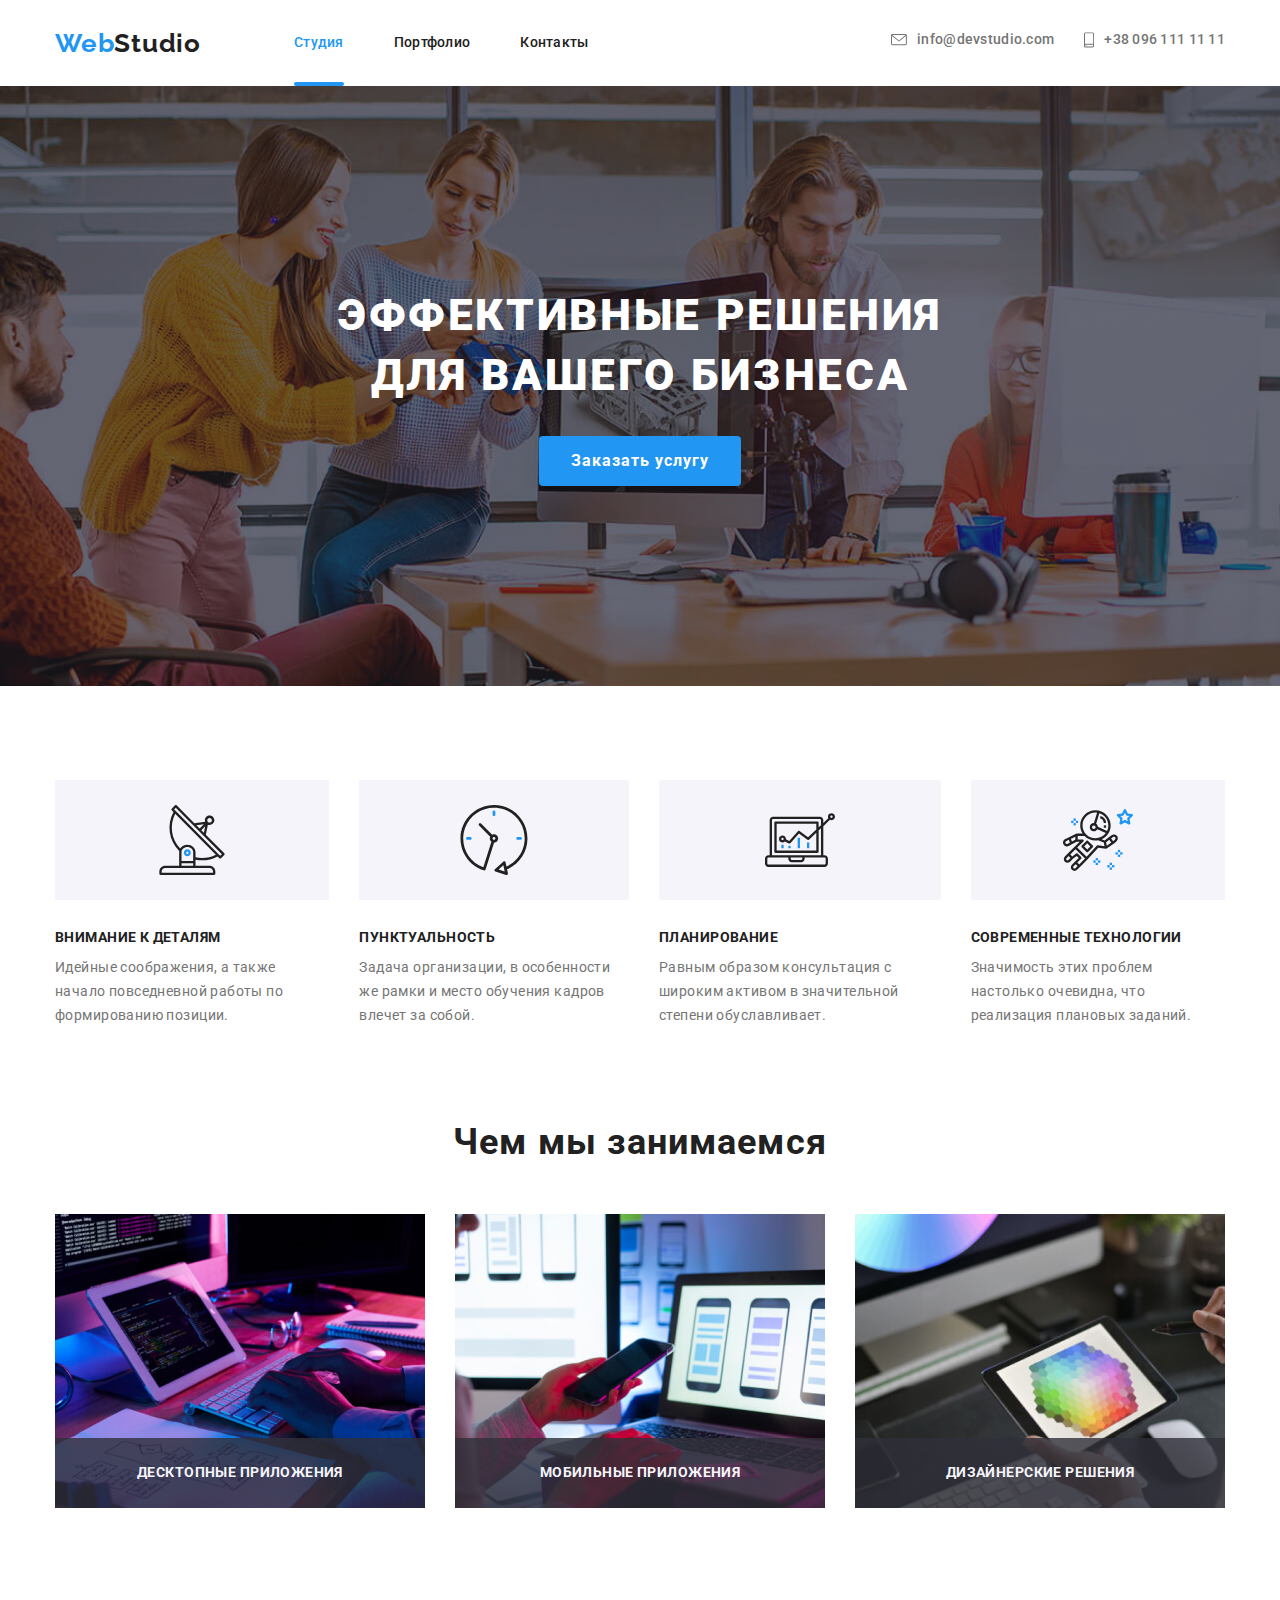
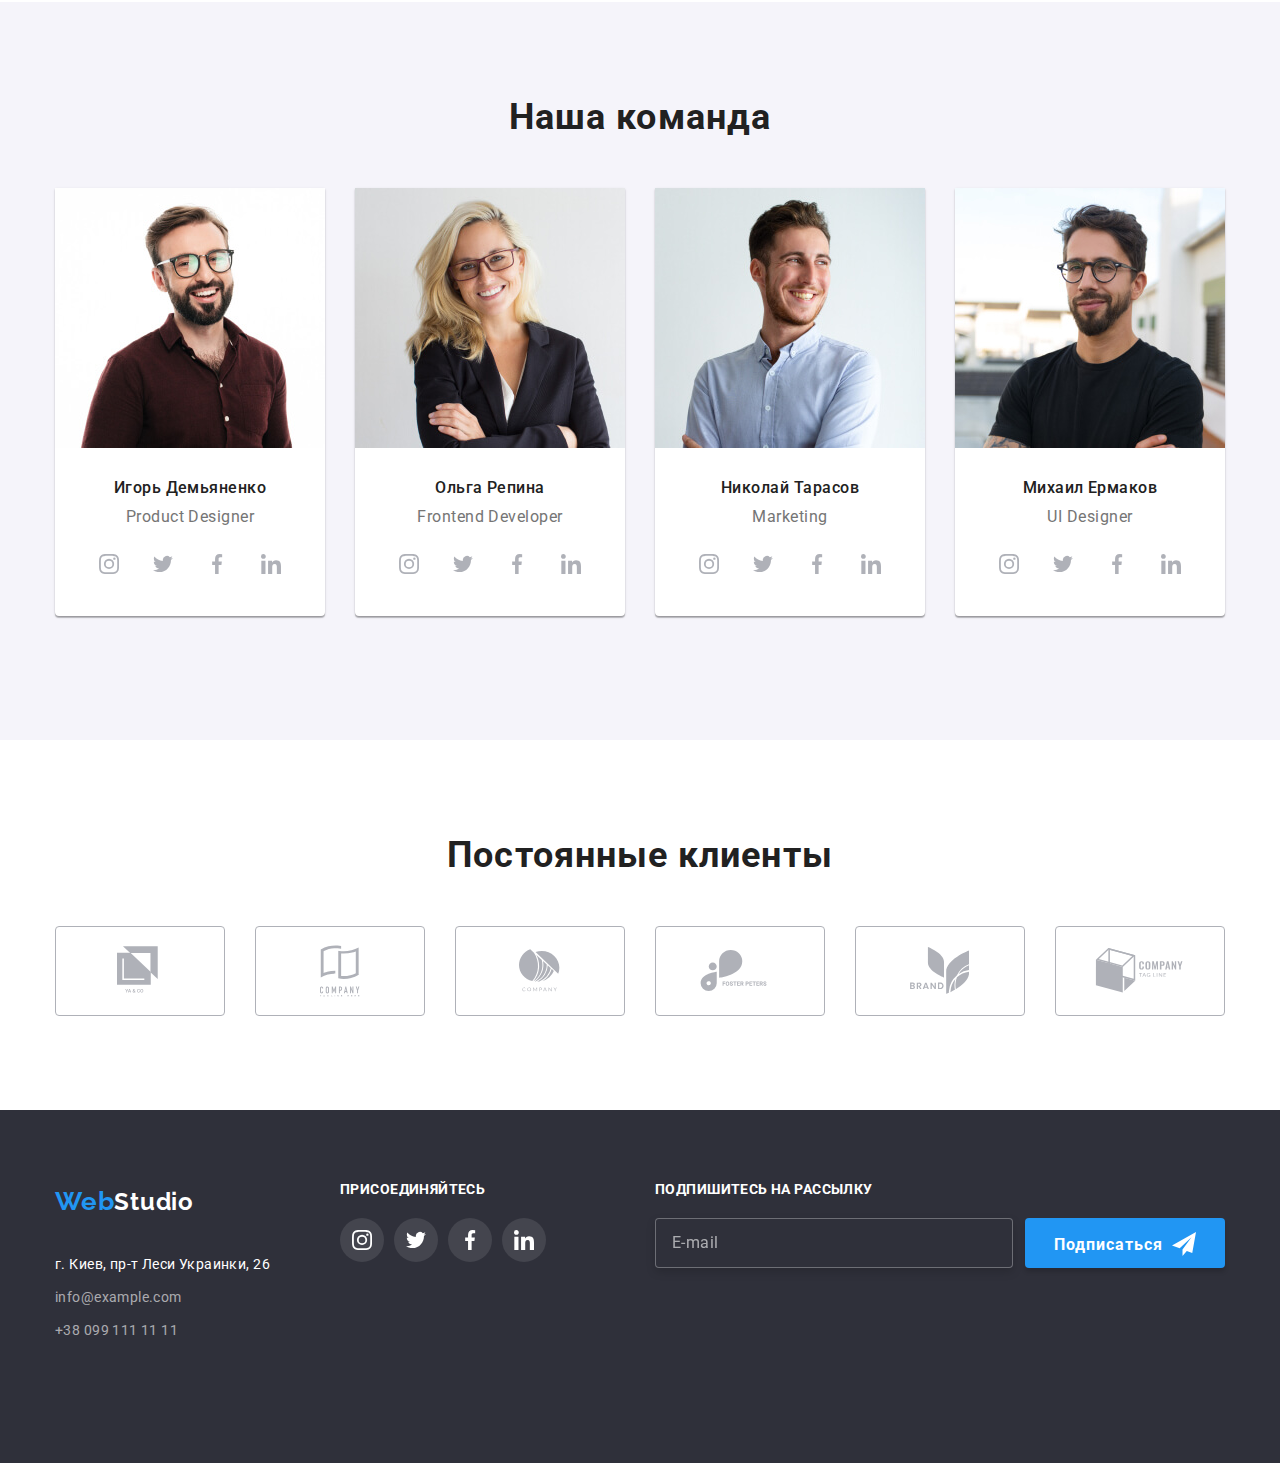
==== commit 3de91e95: "Робота над ДЗ 04" ====
--- a/index.html
+++ b/index.html
@@ -134,12 +134,22 @@
             <div class="container">
                 <h2 class="job-title">Чем мы занимаемся</h2>
                 <ul class="job-schedule list">
-                    <li class="job-item"><img src="./images/img1.jpg" width="370" height="294" alt="программист-работает-на-компьютере" />
-                    <div class="label">Десктопные приложения</div></li>
-                    <li class="job-item"><img src="./images/img2.jpg" width="370" height="294" alt="дизайнеры-разрабатывают-приложения-для-смартфонов" />
-                    <div class="label">Мобильные приложения</div></li>
-                    <li class="job-item"><img src="./images/img3.jpg" width="370" height="294" alt="художник-дизайнер-выбирает-цвета" />
-                    <div class="label">Дизайнерские решения</div></li>
+                    <li class="job-item">
+                        <img srcset="./images/desktop/img-1.jpg 1x, ./images/desktop/img-1@2x.jpg 2x" src="./images/desktop/img-1.jpg"
+                            width="370" height="294" alt="программист-работает-на-компьютере">
+                        <div class="label">Десктопные приложения</div>
+                    </li>
+                    <li class="job-item">
+                    <img srcset="./images/desktop/img-2.jpg 1x, ./images/desktop/img-2@2x.jpg 2x" src="./images/desktop/img-2.jpg"
+                        width="370" height="294" alt="дизайнеры-разрабатывают-приложения-для-смартфонов">
+                    <div class="label">Мобильные приложения</div>
+                    </li>
+                    
+                    <li class="job-item">
+                        <img srcset="./images/desktop/img-3.jpg 1x, ./images/desktop/img-3@2x.jpg 2x" src="./images/desktop/img-3.jpg"
+                            width="370" height="294" alt="художник-дизайнер-выбирает-цвета">
+                        <div class="label">Дизайнерские решения</div>
+                    </li>
                 </ul>
             </div>
         </section>
@@ -147,7 +157,16 @@
             <div class="container">
                 <h2 class="team-title">Наша команда</h2>
                 <ul class="team-schedule list">
-                    <li class="team-item"><img class="team-photo" src="./images/img4.jpg" width="450" height="460" alt="Product Designer" />
+                    <li class="team-item">
+                        <picture>
+                            <source srcset="./images/desktop/team-1.jpg 1x, ./images/desktop/team-1@2x.jpg 2x,"
+                                media="(min-width: 1200px)" />
+                            <source srcset="./images/tablet/team-1.jpg 1x, ./images/tablet/team-1@2x.jpg 2x,"
+                                media="(min-width: 768px)" />
+                            <source srcset="./images/mobile/team-1.jpg 1x, ./images/mobile/team-1@2x.jpg 2x,"
+                                media="(max-width: 767px)" />
+                            <img src="./images/desktop/team-1.jpg" width="450" alt="Product Designer">
+                        </picture>
                         <h3 class="name">Игорь Демьяненко</h3>
                         <p class="employment" lang="en">Product Designer</p>
                         <ul class="social list">
@@ -181,7 +200,16 @@
                             </li>
                         </ul>
                     </li>
-                    <li class="team-item"><img class="team-photo" src="./images/img5.jpg" width="450" height="460" alt="Frontend Developer" />
+                    <li class="team-item">
+                        <picture>
+                            <source srcset="./images/desktop/team-2.jpg 1x, ./images/desktop/team-2@2x.jpg 2x,"
+                                media="(min-width: 1200px)" />
+                            <source srcset="./images/tablet/team-2.jpg 1x, ./images/tablet/team-2@2x.jpg 2x,"
+                                media="(min-width: 768px)" />
+                            <source srcset="./images/mobile/team-2.jpg 1x, ./images/mobile/team-2@2x.jpg 2x,"
+                                media="(max-width: 767px)" />
+                            <img src="./images/desktop/team-2.jpg" width="450" alt="Frontend Developer">
+                        </picture>
                         <h3 class="name">Ольга Репина</h3>
                         <p class="employment" lang="en">Frontend Developer</p>
                         <ul class="list social">
@@ -215,7 +243,16 @@
                             </li>
                         </ul>
                     </li>
-                    <li class="team-item"><img class="team-photo" src="./images/img6.jpg" width="450" height="460" alt="Marketing" />
+                    <li class="team-item">
+                        <picture>
+                            <source srcset="./images/desktop/team-3.jpg 1x, ./images/desktop/team-3@2x.jpg 2x,"
+                                media="(min-width: 1200px)" />
+                            <source srcset="./images/tablet/team-3.jpg 1x, ./images/tablet/team-3@2x.jpg 2x,"
+                                media="(min-width: 768px)" />
+                            <source srcset="./images/mobile/team-3.jpg 1x, ./images/mobile/team-3@2x.jpg 2x,"
+                                media="(max-width: 767px)" />
+                            <img src="./images/desktop/team-3.jpg" width="450" alt="Marketing">
+                        </picture>
                         <h3 class="name">Николай Тарасов</h3>
                         <p class="employment" lang="en">Marketing</p>
                         <ul class="list social">
@@ -249,7 +286,16 @@
                             </li>
                         </ul>
                     </li>
-                    <li class="team-item"><img class="team-photo" src="./images/img7.jpg" width="450" height="460" alt="UI Designer" />
+                    <li class="team-item">
+                        <picture>
+                            <source srcset="./images/desktop/team-4.jpg 1x, ./images/desktop/team-4@2x.jpg 2x,"
+                                media="(min-width: 1200px)" />
+                            <source srcset="./images/tablet/team-4.jpg 1x, ./images/tablet/team-4@2x.jpg 2x,"
+                                media="(min-width: 768px)" />
+                            <source srcset="./images/mobile/team-4.jpg 1x, ./images/mobile/team-4@2x.jpg 2x,"
+                                media="(max-width: 767px)" />
+                            <img src="./images/desktop/team-4.jpg" width="450" alt="UI Designer">
+                        </picture>
                         <h3 class="name">Михаил Ермаков</h3>
                         <p class="employment" lang="en">UI Designer</p>
                         <ul class="list social">
@@ -337,9 +383,8 @@
         </section>
     </main>
     <footer id="contacts" class="footer">
-        <div class="container">
-            <div class="footer-general">
-                <div class="footer-pack">
+        <div class="container footer-general">
+            <div class="footer-pack">
                     <a class="logo" href="./index.html">Web<span class="logo-bottom">Studio</span></a>
                     <address class="address-flexbox">
                         <p class="location">г. Киев, пр-т Леси Украинки, 26</p>
@@ -376,22 +421,18 @@
                         </li>
                     </ul>
                 </div>
-            </div>
-        
-            <div class="tablet-subscription">
-                <div class="subscription">
-                    <form autocomplete="off">
-                        <p class="subscription-title">подпишитесь на рассылку</p>
-                        <div class="subscription-area">
-                            <input class="subscription-input" type="mail" name="email" placeholder="E-mail" />
-                            <button class="subscription-btn">Подписаться
-                                <svg class="icon-send" width="24" height="24">
-                                    <use href="./images/sprite.svg#icon-send"></use>
-                                </svg>
-                            </button>
-                        </div>
-                    </form>
-                </div>
+            <div class="subscription">
+                <form autocomplete="off">
+                    <p class="subscription-title">подпишитесь на рассылку</p>
+                    <div class="subscription-area">
+                        <input class="subscription-input" type="mail" name="email" placeholder="E-mail" />
+                        <button class="subscription-btn">Подписаться
+                            <svg class="icon-send" width="24" height="24">
+                                <use href="./images/sprite.svg#icon-send"></use>
+                            </svg>
+                        </button>
+                    </div>
+                </form>
             </div>
         </div>
     </footer>
--- a/css/main.min.css
+++ b/css/main.min.css
@@ -1,2 +1,2 @@
-html{-webkit-box-sizing:border-box;box-sizing:border-box}*,*::before,*::after{-webkit-box-sizing:inherit;box-sizing:inherit}body{font-family:"Roboto", sans-serif;color:#757575;background-color:#fff}img{display:block;max-width:100%;height:auto}h1,h2,h3,p{margin-top:0}.list{margin:0;padding:0;list-style:none}.container{width:100%;margin-left:auto;margin-right:auto;padding-left:15px;padding-right:15px}@media screen and (min-width: 480px){.container{width:480px}}@media screen and (min-width: 768px){.container{width:768px}}@media screen and (min-width: 1200px){.container{width:1200px}}.menu-btn{display:-webkit-inline-box;display:-ms-inline-flexbox;display:inline-flex;margin:0;padding:0;border:none;background-color:transparent;cursor:pointer}.menu-btn:hover .icon-cross,.menu-btn:focus .icon-cross,.menu-btn:hover .icon-menu,.menu-btn:focus .icon-menu{fill:#2196f3}.menu-btn .icon-cross{display:none}@media screen and (min-width: 768px){.menu-btn{display:none}}.menu-btn.is-open .icon-cross{display:block}.menu-btn.is-open .icon-menu{display:none}@media screen and (max-width: 767px){.menu-mobile{display:-webkit-box;display:-ms-flexbox;display:flex;-webkit-box-align:center;-ms-flex-align:center;align-items:center;-webkit-box-pack:justify;-ms-flex-pack:justify;justify-content:space-between;padding-top:16px;padding-bottom:16px}}.menu-container{background-color:#fff}@media screen and (max-width: 767px){.menu-container{display:none;position:absolute;z-index:1;left:0;top:100%;width:100%;padding-top:60px;padding-bottom:60px;border-top:solid #ececec 1px;-webkit-box-shadow:0px 4px 8px rgba(0,0,0,0.04),0px 2px 4px rgba(0,0,0,0.08),0px 1px 3px rgba(0,0,0,0.16);box-shadow:0px 4px 8px rgba(0,0,0,0.04),0px 2px 4px rgba(0,0,0,0.08),0px 1px 3px rgba(0,0,0,0.16)}.menu-container.is-open{display:block}}@media screen and (min-width: 768px){.menu-container{display:-webkit-box;display:-ms-flexbox;display:flex;-webkit-box-pack:justify;-ms-flex-pack:justify;justify-content:space-between;width:100%}}@media screen and (min-width: 1200px){.menu-container{width:100%}}header{position:relative}@media screen and (min-width: 768px){.main-top{display:-webkit-box;display:-ms-flexbox;display:flex;-webkit-box-align:center;-ms-flex-align:center;align-items:center}}@media screen and (max-width: 767px){.nav{text-align:center}}@media screen and (min-width: 768px){.nav{display:-webkit-box;display:-ms-flexbox;display:flex;-webkit-box-align:center;-ms-flex-align:center;align-items:center}}.logo-top{font-family:Raleway, sans-serif;font-weight:700;font-size:24px;line-height:1.17;letter-spacing:0.03em;color:#212121;text-decoration:none}@media screen and (min-width: 1200px){.logo-top{font-size:26px;line-height:1.19}}.logo{font-family:Raleway, sans-serif;font-weight:700;font-size:24px;line-height:1.17;letter-spacing:0.03em;color:#2196f3;text-decoration:none}@media screen and (max-width: 767px){.logo{padding:16px 0px}}@media screen and (min-width: 1200px){.logo{font-size:26px;line-height:1.19}}@media screen and (max-width: 767px){.site-nav{padding-bottom:60px}}@media screen and (min-width: 768px){.site-nav{display:-webkit-box;display:-ms-flexbox;display:flex;margin-left:88px}.site-nav .item:not(:last-child){margin-right:50px}}@media screen and (min-width: 1200px){.site-nav{margin-left:93px}}.navigation{position:relative;display:-webkit-inline-box;display:-ms-inline-flexbox;display:inline-flex;-webkit-box-pack:center;-ms-flex-pack:center;justify-content:center;padding-top:20px;padding-bottom:20px;font-weight:500;font-size:18px;line-height:1.167;letter-spacing:0.02em;color:#212121;text-decoration:none;-webkit-transition:color 250ms cubic-bezier(0.4, 0, 0.2, 1);transition:color 250ms cubic-bezier(0.4, 0, 0.2, 1)}.navigation:hover,.navigation:focus{color:#2196f3}.navigation.current{color:#2196f3}@media screen and (max-width: 767px){.navigation.current{padding-bottom:32px}}@media screen and (min-width: 768px){.navigation{padding-top:32px;padding-bottom:32px;font-size:14px;line-height:1.14}}.current::after{content:"";position:absolute;display:block;bottom:0;width:100%;height:4px;background-color:#2196f3;border-radius:2px}@media screen and (max-width: 767px){.current::after{bottom:22px}}@media screen and (max-width: 767px){.schedule-contacts{text-align:center;-webkit-box-align:center;-ms-flex-align:center;align-items:center}.schedule-contacts li:not(:last-child){margin-bottom:16px}}@media screen and (min-width: 768px) and (max-width: 1199px){.schedule-contacts{padding-top:21px;padding-bottom:21px;display:block;-webkit-box-align:center;-ms-flex-align:center;align-items:center}.schedule-contacts li:not(:last-child){margin-bottom:10px}}.schedule-contacts .item{margin-top:0;margin-left:0;margin-bottom:0}@media screen and (min-width: 1200px){.schedule-contacts{display:-webkit-box;display:-ms-flexbox;display:flex;margin-left:auto}.schedule-contacts li:not(:last-child){margin-right:30px}}.contacts{display:block;-webkit-box-align:center;-ms-flex-align:center;align-items:center;font-weight:500;font-size:18px;line-height:1.167;letter-spacing:0.02em;color:#757575;text-decoration:none;-webkit-transition:color 250ms cubic-bezier(0.4, 0, 0.2, 1);transition:color 250ms cubic-bezier(0.4, 0, 0.2, 1)}.contacts:hover,.contacts:focus{color:#2196f3}.contacts:hover .contacts-icon,.contacts:focus .contacts-icon{fill:#2196f3}@media screen and (min-width: 768px){.contacts{font-size:12px;line-height:1.17}}@media screen and (min-width: 1200px){.contacts{display:-webkit-box;display:-ms-flexbox;display:flex;padding-top:32px;padding-bottom:32px;font-size:14px;line-height:1.14}}.contacts-icon{margin-right:10px;fill:#757575;-webkit-transition:fill 250ms cubic-bezier(0.4, 0, 0.2, 1);transition:fill 250ms cubic-bezier(0.4, 0, 0.2, 1)}.hero{padding-top:118px;padding-bottom:118px}@media screen and (min-width: 1200px){.hero{padding-top:200px;padding-bottom:200px}}.hero-container{max-width:360px;margin-left:auto;margin-right:auto;text-align:center}@media screen and (min-width: 1200px){.hero-container{max-width:696px}}.hero-container .hero-title{margin-top:0;margin-bottom:30px;font-weight:900;font-size:26px;line-height:1.62;letter-spacing:0.06em;text-transform:uppercase;color:#fff}@media screen and (min-width: 1200px){.hero-container .hero-title{font-size:44px;line-height:1.36}}.hero-container .hero-button{display:inline-block;font-weight:700;font-size:16px;line-height:1.88;-webkit-box-align:center;-ms-flex-align:center;align-items:center;text-align:center;letter-spacing:0.06em;color:#fff;background-color:#2196f3;border-radius:4px;border:0px;padding:10px 32px;min-width:200px;-webkit-box-shadow:0px 4px 4px rgba(0,0,0,0.15);box-shadow:0px 4px 4px rgba(0,0,0,0.15);cursor:pointer}.hero-container .hero-button:hover,.hero-container .hero-button:focus{color:#2196f3;background-color:#fff}.overlay{margin-left:auto;margin-right:auto;background-image:-webkit-gradient(linear, left top, right top, from(rgba(47,48,58,0.4)), to(rgba(47,48,58,0.4))),url(../images/mobile/hero.jpg);background-image:linear-gradient(to right, rgba(47,48,58,0.4), rgba(47,48,58,0.4)),url(../images/mobile/hero.jpg);background-repeat:no-repeat;background-position:center;background-size:cover}@media screen and (min-device-pixel-ratio: 2), screen and (-webkit-min-device-pixel-ratio: 2), screen and (min-resolution: 192dpi), screen and (min-resolution: 2dppx){.overlay{background-image:-webkit-gradient(linear, left top, right top, from(rgba(47,48,58,0.4)), to(rgba(47,48,58,0.4))),url(../images/mobile/hero@2x.jpg);background-image:linear-gradient(to right, rgba(47,48,58,0.4), rgba(47,48,58,0.4)),url(../images/mobile/hero@2x.jpg)}}@media screen and (min-width: 768px){.overlay{background-image:-webkit-gradient(linear, left top, right top, from(rgba(47,48,58,0.4)), to(rgba(47,48,58,0.4))),url(../images/tablet/hero.jpg);background-image:linear-gradient(to right, rgba(47,48,58,0.4), rgba(47,48,58,0.4)),url(../images/tablet/hero.jpg)}}@media screen and (min-width: 768px) and (min-device-pixel-ratio: 2), screen and (min-width: 768px) and (-webkit-min-device-pixel-ratio: 2), screen and (min-width: 768px) and (min-resolution: 192dpi), screen and (min-width: 768px) and (min-resolution: 2dppx){.overlay{background-image:-webkit-gradient(linear, left top, right top, from(rgba(47,48,58,0.4)), to(rgba(47,48,58,0.4))),url(../images/tablet/hero@2x.jpg);background-image:linear-gradient(to right, rgba(47,48,58,0.4), rgba(47,48,58,0.4)),url(../images/tablet/hero@2x.jpg)}}@media screen and (min-width: 768px) and (min-width: 1200px){.overlay{background-image:-webkit-gradient(linear, left top, right top, from(rgba(47,48,58,0.4)), to(rgba(47,48,58,0.4))),url(../images/desktop/hero.jpg);background-image:linear-gradient(to right, rgba(47,48,58,0.4), rgba(47,48,58,0.4)),url(../images/desktop/hero.jpg)}}@media screen and (min-width: 768px) and (min-width: 1200px) and (min-device-pixel-ratio: 2), screen and (min-width: 768px) and (min-width: 1200px) and (-webkit-min-device-pixel-ratio: 2), screen and (min-width: 768px) and (min-width: 1200px) and (min-resolution: 192dpi), screen and (min-width: 768px) and (min-width: 1200px) and (min-resolution: 2dppx){.overlay{background-image:-webkit-gradient(linear, left top, right top, from(rgba(47,48,58,0.4)), to(rgba(47,48,58,0.4))),url(../images/desktop/hero@2x.jpg);background-image:linear-gradient(to right, rgba(47,48,58,0.4), rgba(47,48,58,0.4)),url(../images/desktop/hero@2x.jpg)}}.backdrop{position:fixed;top:0;left:0;padding:93px 15px;width:100%;height:100%;background-color:rgba(0,0,0,0.2);z-index:1;opacity:1;overflow-y:scroll;-webkit-transition:opacity 250ms cubic-bezier(0.4, 0, 0.2, 1);transition:opacity 250ms cubic-bezier(0.4, 0, 0.2, 1)}.backdrop.is-hidden{opacity:0;pointer-events:none}.backdrop.is-hidden .modal{-webkit-transform:translate(-50%, -50%) scale(0.9);transform:translate(-50%, -50%) scale(0.9)}.modal{position:relative;display:-webkit-box;display:-ms-flexbox;display:flex;margin-left:auto;margin-right:auto;max-width:450px;min-height:609px;background-color:#fff;-webkit-box-shadow:0px 1px 3px rgba(0,0,0,0.12),0px 1px 1px rgba(0,0,0,0.14),0px 2px 1px rgba(0,0,0,0.2);box-shadow:0px 1px 3px rgba(0,0,0,0.12),0px 1px 1px rgba(0,0,0,0.14),0px 2px 1px rgba(0,0,0,0.2);border-radius:4px}@media screen and (min-width: 768px){.modal{position:absolute;top:50%;left:50%;-webkit-transform:translate(-50%, -50%) scale(1);transform:translate(-50%, -50%) scale(1);-webkit-transition:-webkit-transform 250ms cubic-bezier(0.4, 0, 0.2, 1);transition:-webkit-transform 250ms cubic-bezier(0.4, 0, 0.2, 1);transition:transform 250ms cubic-bezier(0.4, 0, 0.2, 1);transition:transform 250ms cubic-bezier(0.4, 0, 0.2, 1), -webkit-transform 250ms cubic-bezier(0.4, 0, 0.2, 1)}}@media screen and (min-width: 1200px){.modal{position:absolute;top:50%;left:50%;min-width:528px;min-height:581px;-webkit-transform:translate(-50%, -50%) scale(1);transform:translate(-50%, -50%) scale(1);-webkit-transition:-webkit-transform 250ms cubic-bezier(0.4, 0, 0.2, 1);transition:-webkit-transform 250ms cubic-bezier(0.4, 0, 0.2, 1);transition:transform 250ms cubic-bezier(0.4, 0, 0.2, 1);transition:transform 250ms cubic-bezier(0.4, 0, 0.2, 1), -webkit-transform 250ms cubic-bezier(0.4, 0, 0.2, 1)}}.close-btn{position:absolute;top:8px;right:8px;width:30px;height:30px;border-radius:50%;border:1px solid rgba(0,0,0,0.1);background-color:#fff;cursor:pointer}.close-btn .cross{position:absolute;top:50%;left:50%;-webkit-transform:translate(-50%, -50%);transform:translate(-50%, -50%);-webkit-transition:fill 250ms cubic-bezier(0.4, 0, 0.2, 1);transition:fill 250ms cubic-bezier(0.4, 0, 0.2, 1)}.close-btn:hover .cross,.close-btn:focus .cross{fill:#2196f3}.modal-title{margin-bottom:12px;font-weight:700;font-size:20px;line-height:1.15;text-align:center;letter-spacing:0.03em;color:#212121}.features-section{padding-top:60px;padding-bottom:30px}@media screen and (min-width: 768px) and (max-width: 1199px){.features-section{padding-top:60px;padding-bottom:60px}}@media screen and (min-width: 1200px){.features-section{padding-top:94px;padding-bottom:94px}}@media screen and (min-width: 768px){.features-schedule{display:-webkit-box;display:-ms-flexbox;display:flex}}@media screen and (min-width: 768px) and (max-width: 1199px){.features-schedule{-ms-flex-wrap:wrap;flex-wrap:wrap;margin:-15px}}.features-schedule .features-item::before{display:block;content:"";height:120px;margin-bottom:30px;background-color:#f5f4fa;background-repeat:no-repeat;background-position:center}.features-schedule .features-item:nth-child(1)::before{background-image:url("../images/icons/antenna 1.svg")}.features-schedule .features-item:nth-child(2)::before{background-image:url("../images/icons/clock 1.svg")}.features-schedule .features-item:nth-child(3)::before{background-image:url("../images/icons/diagram 1.svg")}.features-schedule .features-item:nth-child(4)::before{background-image:url("../images/icons/astronaut 1.svg")}@media screen and (min-width: 768px) and (max-width: 1199px){.features-schedule .features-item{-ms-flex-preferred-size:calc((100% - 4 * 15px) / 2);flex-basis:calc((100% - 4 * 15px) / 2);margin:15px}}@media screen and (min-width: 1200px){.features-schedule .features-item:not(:last-child){margin-right:30px}}.features{margin-bottom:10px;font-weight:700;font-size:14px;line-height:1.14;letter-spacing:0.03em;text-transform:uppercase;color:#212121}@media screen and (max-width: 767px){.features{text-align:center}}.features-text{margin-bottom:0;font-weight:400;font-size:14px;line-height:1.71;letter-spacing:0.03em;color:#757575}@media screen and (max-width: 767px){.features-text{margin-bottom:30px}}.job-section{padding-bottom:94px}@media screen and (max-width: 1199px){.job-section{display:none}}.job-title{margin-bottom:50px;font-weight:700;font-size:36px;line-height:1.17;text-align:center;letter-spacing:0.03em;color:#212121}.job-schedule{display:-webkit-box;display:-ms-flexbox;display:flex;padding:0;margin:0}.job-schedule .job-item{position:relative}.job-schedule .job-item:not(:last-child){margin-right:30px}.label{position:absolute;left:0;bottom:0;width:100%;padding-top:27px;padding-bottom:27px;margin:0;display:block;text-align:center;font-weight:700;font-size:14px;line-height:1.14;letter-spacing:0.03em;text-transform:uppercase;color:#f5f4fa;background:rgba(47,48,58,0.8)}.team{padding-top:60px;padding-bottom:30px;background-color:#f5f4fa}@media screen and (min-width: 768px) and (max-width: 1199px){.team{padding-top:60px;padding-bottom:60px}}@media screen and (min-width: 1200px){.team{padding-top:94px;padding-bottom:94px}}.team-title{margin-bottom:30px;font-weight:700;font-size:28px;line-height:1.17;text-align:center;letter-spacing:0.03em;color:#212121}@media screen and (min-width: 1200px){.team-title{font-size:36px;margin-bottom:50px}}@media screen and (min-width: 768px){.team-schedule{display:-webkit-box;display:-ms-flexbox;display:flex}}@media screen and (min-width: 768px) and (max-width: 1199px){.team-schedule{-ms-flex-wrap:wrap;flex-wrap:wrap;margin:-15px}}.team-item{margin-bottom:30px;-webkit-box-shadow:0px 1px 3px rgba(0,0,0,0.12),0px 1px 1px rgba(0,0,0,0.14),0px 2px 1px rgba(0,0,0,0.2);box-shadow:0px 1px 3px rgba(0,0,0,0.12),0px 1px 1px rgba(0,0,0,0.14),0px 2px 1px rgba(0,0,0,0.2);border-radius:0px 0px 4px 4px;background-color:#fff}@media screen and (min-width: 768px) and (max-width: 1199px){.team-item{-ms-flex-preferred-size:calc((100% - 4 * 15px) / 2);flex-basis:calc((100% - 4 * 15px) / 2);margin:15px}}@media screen and (min-width: 1200px){.team-item:not(:last-child){margin-right:30px}}.team-photo{margin-bottom:30px}.name{margin-bottom:10px;font-weight:500;font-size:16px;line-height:1.19;text-align:center;letter-spacing:0.03em;color:#212121}.employment{margin-bottom:16px;font-weight:400;font-size:16px;line-height:1.19;text-align:center;letter-spacing:0.03em}.social{display:-webkit-box;display:-ms-flexbox;display:flex;-webkit-box-pack:center;-ms-flex-pack:center;justify-content:center;padding-bottom:30px}.social>li:not(:last-child){margin-right:10px}.social-links{display:-webkit-box;display:-ms-flexbox;display:flex;width:44px;height:44px;-webkit-box-pack:center;-ms-flex-pack:center;justify-content:center;-webkit-box-align:center;-ms-flex-align:center;align-items:center;border-radius:50%;fill:#afb1b8;background-color:#fff;-webkit-transition:background-color 250ms cubic-bezier(0.4, 0, 0.2, 1);transition:background-color 250ms cubic-bezier(0.4, 0, 0.2, 1)}.social-links .links-icons{width:20px;height:20px;-webkit-transition:fill 250ms cubic-bezier(0.4, 0, 0.2, 1);transition:fill 250ms cubic-bezier(0.4, 0, 0.2, 1)}.social-links:hover,.social-links:focus{background-color:#2196f3}.social-links:hover .links-icons,.social-links:focus .links-icons{fill:#fff}.customers{padding-top:60px;padding-bottom:60px}@media screen and (min-width: 1200px){.customers{padding-top:94px;padding-bottom:94px}}.customers-title{margin-bottom:30px;font-weight:700;font-size:28px;line-height:1.17;text-align:center;letter-spacing:0.03em;color:#212121}@media screen and (min-width: 1200px){.customers-title{font-size:36px;margin-bottom:50px}}.customers-schedule{display:-webkit-box;display:-ms-flexbox;display:flex;-ms-flex-wrap:wrap;flex-wrap:wrap;margin:-15px}@media screen and (min-width: 1200px){.customers-schedule{display:-webkit-box;display:-ms-flexbox;display:flex;margin-right:-15px;margin-left:-15px}}.customers-item{-ms-flex-preferred-size:calc((100% - 4 * 15px) / 2);flex-basis:calc((100% - 4 * 15px) / 2);margin:15px}@media screen and (min-width: 768px){.customers-item{-ms-flex-preferred-size:calc((100% - 6 * 15px) / 3);flex-basis:calc((100% - 6 * 15px) / 3);margin:15px}}@media screen and (min-width: 1200px){.customers-item{-ms-flex-preferred-size:calc((100% - 12 * 15px) / 6);flex-basis:calc((100% - 12 * 15px) / 6);margin-right:15px;margin-left:15px}}.customers-links{display:-webkit-box;display:-ms-flexbox;display:flex;height:90px;border:1px solid #afb1b8;border-radius:4px;-webkit-box-pack:center;-ms-flex-pack:center;justify-content:center;-webkit-box-align:center;-ms-flex-align:center;align-items:center;-webkit-transition:background-color,border-color 250ms cubic-bezier(0.4, 0, 0.2, 1);transition:background-color,border-color 250ms cubic-bezier(0.4, 0, 0.2, 1)}.customers-links .customers-icons{fill:#afb1b8;-webkit-transition:fill 250ms cubic-bezier(0.4, 0, 0.2, 1);transition:fill 250ms cubic-bezier(0.4, 0, 0.2, 1)}.customers-links:hover,.customers-links:focus{background-color:#fff;border-color:#2196f3}.customers-links:hover .customers-icons,.customers-links:focus .customers-icons{fill:#2196f3}footer{padding-top:60px;padding-bottom:60px;background-color:#2f303a}.footer{padding-top:60px;padding-bottom:60px}footer .logo{display:block;text-align:center;padding:16px 0px}.logo-bottom{font-family:Raleway, sans-serif;font-weight:700;font-size:24px;line-height:1.17;text-align:center;letter-spacing:0.03em;color:#fff;text-decoration:none}.footer-general{text-align:center}.footer-pack{margin-bottom:60px}.address-flexbox{display:-webkit-box;display:-ms-flexbox;display:flex;-webkit-box-orient:vertical;-webkit-box-direction:normal;-ms-flex-direction:column;flex-direction:column}.location{margin-bottom:9px;margin-top:20px;font-family:Roboto, sans-serif;font-style:normal;font-weight:400;font-size:14px;line-height:1.71;letter-spacing:0.03em;color:#fff}.mail{font-family:Roboto, sans-serif;font-style:normal;font-weight:400;font-size:14px;line-height:1.71;text-decoration:none;text-align:center;letter-spacing:0.03em;color:rgba(255,255,255,0.6)}.mail+.mail{margin-top:9px}.appeal{padding-top:12px}.appeal-title{margin-bottom:20px;font-weight:700;font-size:14px;line-height:1.14;letter-spacing:0.03em;text-align:center;text-transform:uppercase;color:#fff}.schedule-socials{display:-webkit-box;display:-ms-flexbox;display:flex;-webkit-box-pack:center;-ms-flex-pack:center;justify-content:center;margin-bottom:60px}.schedule-socials>li:not(:last-child){margin-right:10px}.footer-socials{display:-webkit-box;display:-ms-flexbox;display:flex;-webkit-box-pack:center;-ms-flex-pack:center;justify-content:center;width:44px;height:44px;-webkit-box-align:center;-ms-flex-align:center;align-items:center;border-radius:50%;fill:#fff;background-color:rgba(255,255,255,0.1);-webkit-transition:fill,background-color 250ms cubic-bezier(0.4, 0, 0.2, 1);transition:fill,background-color 250ms cubic-bezier(0.4, 0, 0.2, 1)}.footer-socials .links-icons{width:20px;height:20px;-webkit-transition:fill 250ms cubic-bezier(0.4, 0, 0.2, 1);transition:fill 250ms cubic-bezier(0.4, 0, 0.2, 1)}.footer-socials:hover,.footer-socials:focus{background-color:#2196f3}.footer-socials:hover .links-icons,.footer-socials:focus .links-icons{fill:#fff}.subscription{padding-top:12px}.subscription-title{margin-bottom:20px;font-weight:700;font-size:14px;line-height:1.14;letter-spacing:0.03em;text-transform:uppercase;text-align:center;color:#fff}.subscription-area{display:-webkit-box;display:-ms-flexbox;display:flex;-webkit-box-orient:vertical;-webkit-box-direction:normal;-ms-flex-direction:column;flex-direction:column;-webkit-box-pack:end;-ms-flex-pack:end;justify-content:flex-end}.subscription-input{width:450px;height:50px;left:815px;top:2785px;margin-left:auto;margin-right:auto;padding:15px 16px;margin-bottom:20px;color:#fff;background-color:#2f303a;border:1px solid rgba(255,255,255,0.3);-webkit-box-sizing:border-box;box-sizing:border-box;-webkit-filter:drop-shadow(0px 4px 4px rgba(0,0,0,0.15));filter:drop-shadow(0px 4px 4px rgba(0,0,0,0.15));border-radius:4px}.subscription-input::-webkit-input-placeholder{font-weight:400;font-size:16px;line-height:1.25;letter-spacing:0.03em;color:rgba(255,255,255,0.6)}.subscription-input:-ms-input-placeholder{font-weight:400;font-size:16px;line-height:1.25;letter-spacing:0.03em;color:rgba(255,255,255,0.6)}.subscription-input::-ms-input-placeholder{font-weight:400;font-size:16px;line-height:1.25;letter-spacing:0.03em;color:rgba(255,255,255,0.6)}.subscription-input::placeholder{font-weight:400;font-size:16px;line-height:1.25;letter-spacing:0.03em;color:rgba(255,255,255,0.6)}.subscription-btn{position:relative;display:block;width:200px;height:50px;margin-left:auto;margin-right:auto;font-weight:700;font-size:16px;line-height:1.88;-webkit-box-align:center;-ms-flex-align:center;align-items:center;text-align:center;letter-spacing:0.06em;color:#fff;background:#2196f3;border:0;-webkit-box-shadow:0px 4px 4px rgba(0,0,0,0.15);box-shadow:0px 4px 4px rgba(0,0,0,0.15);border-radius:4px;cursor:pointer}.subscription-btn .icon-send{position:relative;top:6px;margin-left:4px;fill:#fff;-webkit-box-align:center;-ms-flex-align:center;align-items:center}.subscription-btn:hover,.subscription-btn:focus{color:#2196f3;background-color:#fff}.subscription-btn:hover .icon-send,.subscription-btn:focus .icon-send{fill:#2196f3}.header{border-bottom:1px solid #ececec}.button{font-family:Roboto, sans-serif;font-weight:500;font-size:16px;line-height:1.62;letter-spacing:0.03em;color:#212121;background-color:#f5f4fa;border-radius:4px;padding:5.76px 22.28px;border:2px solid transparent;cursor:pointer;-webkit-transition:color,background-color 250ms cubic-bezier(0.4, 0, 0.2, 1);transition:color,background-color 250ms cubic-bezier(0.4, 0, 0.2, 1)}.button:hover,.button:focus{background-color:#2196f3;color:#fff}.filters{display:-webkit-box;display:-ms-flexbox;display:flex;padding-top:60px;padding-bottom:40px}@media screen and (max-width: 767px){.filters{-ms-flex-wrap:wrap;flex-wrap:wrap}}@media screen and (min-width: 768px){.filters{-webkit-box-align:center;-ms-flex-align:center;align-items:center;-webkit-box-pack:center;-ms-flex-pack:center;justify-content:center;padding-bottom:30px}}@media screen and (min-width: 1200px){.filters{padding-top:94px;padding-bottom:50px}}.filters .filters-item{margin-right:8px;margin-top:15px}@media screen and (min-width: 768px){.filters .filters-item .filters-item:not(:last-child){margin-right:8px}}.projects-section{padding-bottom:60px}@media screen and (min-width: 1200px){.projects-section{padding-bottom:94px}}@media screen and (min-width: 768px){.projects-schedule{display:-webkit-box;display:-ms-flexbox;display:flex;-ms-flex-wrap:wrap;flex-wrap:wrap;margin:-15px}}.projects-item{border:1px solid #eeeeee;width:100%;margin-bottom:30px;background:#fff;-webkit-transition:-webkit-box-shadow 250ms cubic-bezier(0.4, 0, 0.2, 1);transition:-webkit-box-shadow 250ms cubic-bezier(0.4, 0, 0.2, 1);transition:box-shadow 250ms cubic-bezier(0.4, 0, 0.2, 1);transition:box-shadow 250ms cubic-bezier(0.4, 0, 0.2, 1), -webkit-box-shadow 250ms cubic-bezier(0.4, 0, 0.2, 1)}@media screen and (max-width: 767px){.projects-item:last-child{margin-bottom:0}}@media screen and (min-width: 768px){.projects-item{-ms-flex-preferred-size:calc((100% - 4 * 15px) / 2);flex-basis:calc((100% - 4 * 15px) / 2);margin:15px}}@media screen and (min-width: 1200px){.projects-item{-ms-flex-preferred-size:calc((100% - 6 * 15px) / 3);flex-basis:calc((100% - 6 * 15px) / 3);margin:15px}}.projects-title{padding-left:24px;padding-top:20px;margin-bottom:4px;font-weight:700;font-size:18px;line-height:2;letter-spacing:0.06em;color:#212121}.projects{padding-left:24px;margin-bottom:0;font-weight:400;font-size:16px;line-height:1.87;letter-spacing:0.03em;color:#757575}.projects-link{display:block;padding-bottom:20px;text-decoration:none}.projects-link:hover .subitem,.projects-link:focus .subitem{-webkit-transform:translateY(0);transform:translateY(0);opacity:1}.projects-link:hover,.projects-link:focus{-webkit-box-shadow:0px 1px 1px rgba(0,0,0,0.12),0px 4px 4px rgba(0,0,0,0.06),1px 4px 6px rgba(0,0,0,0.16);box-shadow:0px 1px 1px rgba(0,0,0,0.12),0px 4px 4px rgba(0,0,0,0.06),1px 4px 6px rgba(0,0,0,0.16)}.projects-thumb{position:relative;overflow:hidden}.projects-thumb:hover .subitem,.projects-thumb:focus .subitem{opacity:1}.subitem{position:absolute;padding:63px 24px;bottom:0;left:0;width:100%;height:100%;margin:0;opacity:0;font-weight:400;font-size:18px;line-height:1.56;letter-spacing:0.03em;color:#fff;background-color:rgba(33,150,243,0.9);-webkit-transform:translateY(100%);transform:translateY(100%);-webkit-transition:opacity,-webkit-transform 250ms cubic-bezier(0.4, 0, 0.2, 1);transition:opacity,-webkit-transform 250ms cubic-bezier(0.4, 0, 0.2, 1);transition:opacity,transform 250ms cubic-bezier(0.4, 0, 0.2, 1);transition:opacity,transform 250ms cubic-bezier(0.4, 0, 0.2, 1),-webkit-transform 250ms cubic-bezier(0.4, 0, 0.2, 1)}.form{width:448px;margin:40px}.form-field{position:relative;display:-webkit-box;display:-ms-flexbox;display:flex;-webkit-box-orient:vertical;-webkit-box-direction:normal;-ms-flex-direction:column;flex-direction:column;margin-bottom:10px}.form-field .form-input{height:40px;padding-left:42px;padding-top:11px;padding-right:12px;padding-bottom:11px;font-size:12px;color:#212121;border:1px solid rgba(33,33,33,0.2);border-radius:4px;cursor:pointer;-webkit-transition:fill 250ms cubic-bezier(0.4, 0, 0.2, 1);transition:fill 250ms cubic-bezier(0.4, 0, 0.2, 1)}.form-field .form-input:focus{outline:0;border-color:#2196f3}.form-field .form-input:focus ~ .form-element{fill:#2196f3}.form-field .form-element{position:absolute;top:28px;left:12px}.form-label{margin-bottom:4px;font-size:12px}textarea{height:120px;padding:16px 12px;margin-bottom:10px;font-weight:400;font-size:12px;line-height:1.17;letter-spacing:0.01em;color:#212121;border:1px solid rgba(33,33,33,0.2);border-radius:4px;resize:none}textarea::-webkit-input-placeholder{color:rgba(117,117,117,0.5)}textarea:-ms-input-placeholder{color:rgba(117,117,117,0.5)}textarea::-ms-input-placeholder{color:rgba(117,117,117,0.5)}textarea::placeholder{color:rgba(117,117,117,0.5)}textarea:focus{outline:0;border-color:#2196f3}.agreement-check{display:-webkit-box;display:-ms-flexbox;display:flex;-webkit-box-align:center;-ms-flex-align:center;align-items:center;-webkit-box-pack:center;-ms-flex-pack:center;justify-content:center}.checkbox{display:-webkit-box;display:-ms-flexbox;display:flex;-webkit-box-pack:center;-ms-flex-pack:center;justify-content:center;margin-right:10px;position:absolute;width:1px;height:1px;margin:-1px;border:0;padding:0;clip:rect(0 0 0 0);overflow:hidden}.check{position:absolute;top:5px;left:-20px;width:16px;height:15px;border-radius:2px;border:2px solid #212121}.checkbox:checked+.check{background-image:url(../images/icons/check-on.svg);background-size:contain;border:0}.agreement-form{position:relative;font-weight:400;font-size:14px;line-height:1.71;letter-spacing:0.03em;color:#757575}.form-btn{display:-webkit-box;display:-ms-flexbox;display:flex;-webkit-box-pack:center;-ms-flex-pack:center;justify-content:center;margin-top:30px}.condition{text-decoration:underline;color:#2196f3}.confirm-btn{display:inline-block;min-width:200px;height:50px;font-weight:700;font-size:16px;line-height:1.88;text-align:center;letter-spacing:0.06em;color:#fff;background:#2196f3;border:0;-webkit-box-shadow:0px 4px 4px rgba(0,0,0,0.15);box-shadow:0px 4px 4px rgba(0,0,0,0.15);border-radius:4px;cursor:pointer}.confirm-btn:hover,.confirm-btn:focus{color:#2196f3;background-color:#fff}
+html{-webkit-box-sizing:border-box;box-sizing:border-box}*,*::before,*::after{-webkit-box-sizing:inherit;box-sizing:inherit}body{font-family:"Roboto", sans-serif;color:#757575;background-color:#fff}img{display:block;max-width:100%;height:auto}h1,h2,h3,p{margin-top:0}.list{margin:0;padding:0;list-style:none}.container{width:100%;margin-left:auto;margin-right:auto;padding-left:15px;padding-right:15px}@media screen and (min-width: 480px){.container{width:480px}}@media screen and (min-width: 768px){.container{width:768px}}@media screen and (min-width: 1200px){.container{width:1200px}}.menu-btn{display:-webkit-inline-box;display:-ms-inline-flexbox;display:inline-flex;margin:0;padding:0;border:none;background-color:transparent;cursor:pointer}.menu-btn:hover .icon-cross,.menu-btn:focus .icon-cross,.menu-btn:hover .icon-menu,.menu-btn:focus .icon-menu{fill:#2196f3}.menu-btn .icon-cross{display:none}@media screen and (min-width: 768px){.menu-btn{display:none}}.menu-btn.is-open .icon-cross{display:block}.menu-btn.is-open .icon-menu{display:none}@media screen and (max-width: 767px){.menu-mobile{display:-webkit-box;display:-ms-flexbox;display:flex;-webkit-box-align:center;-ms-flex-align:center;align-items:center;-webkit-box-pack:justify;-ms-flex-pack:justify;justify-content:space-between;padding-top:16px;padding-bottom:16px}}.menu-container{background-color:#fff}@media screen and (max-width: 767px){.menu-container{display:none;position:absolute;z-index:1;left:0;top:100%;width:100%;padding-top:60px;padding-bottom:60px;border-top:solid #ececec 1px;-webkit-box-shadow:0px 4px 8px rgba(0,0,0,0.04),0px 2px 4px rgba(0,0,0,0.08),0px 1px 3px rgba(0,0,0,0.16);box-shadow:0px 4px 8px rgba(0,0,0,0.04),0px 2px 4px rgba(0,0,0,0.08),0px 1px 3px rgba(0,0,0,0.16)}.menu-container.is-open{display:block}}@media screen and (min-width: 768px){.menu-container{display:-webkit-box;display:-ms-flexbox;display:flex;-webkit-box-pack:justify;-ms-flex-pack:justify;justify-content:space-between;width:100%}}@media screen and (min-width: 1200px){.menu-container{width:100%}}header{position:relative}@media screen and (min-width: 768px){.main-top{display:-webkit-box;display:-ms-flexbox;display:flex;-webkit-box-align:center;-ms-flex-align:center;align-items:center}}@media screen and (max-width: 767px){.nav{text-align:center}}@media screen and (min-width: 768px){.nav{display:-webkit-box;display:-ms-flexbox;display:flex;-webkit-box-align:center;-ms-flex-align:center;align-items:center}}.logo-top{font-family:Raleway, sans-serif;font-weight:700;font-size:24px;line-height:1.17;letter-spacing:0.03em;color:#212121;text-decoration:none}@media screen and (min-width: 1200px){.logo-top{font-size:26px;line-height:1.19}}.logo{font-family:Raleway, sans-serif;font-weight:700;font-size:24px;line-height:1.17;letter-spacing:0.03em;color:#2196f3;text-decoration:none}@media screen and (max-width: 767px){.logo{padding:16px 0px}}@media screen and (min-width: 1200px){.logo{font-size:26px;line-height:1.19}}@media screen and (max-width: 767px){.site-nav{padding-bottom:60px}}@media screen and (min-width: 768px){.site-nav{display:-webkit-box;display:-ms-flexbox;display:flex;margin-left:88px}.site-nav .item:not(:last-child){margin-right:50px}}@media screen and (min-width: 1200px){.site-nav{margin-left:93px}}.navigation{position:relative;display:-webkit-inline-box;display:-ms-inline-flexbox;display:inline-flex;-webkit-box-pack:center;-ms-flex-pack:center;justify-content:center;padding-top:20px;padding-bottom:20px;font-weight:500;font-size:18px;line-height:1.167;letter-spacing:0.02em;color:#212121;text-decoration:none;-webkit-transition:color 250ms cubic-bezier(0.4, 0, 0.2, 1);transition:color 250ms cubic-bezier(0.4, 0, 0.2, 1)}.navigation:hover,.navigation:focus{color:#2196f3}.navigation.current{color:#2196f3}@media screen and (max-width: 767px){.navigation.current{padding-bottom:32px}}@media screen and (min-width: 768px){.navigation{padding-top:35px;padding-bottom:35px;font-size:14px;line-height:1.14}}.current::after{content:"";position:absolute;display:block;bottom:0;width:100%;height:4px;background-color:#2196f3;border-radius:2px}@media screen and (max-width: 767px){.current::after{bottom:22px}}@media screen and (max-width: 767px){.schedule-contacts{text-align:center;-webkit-box-align:center;-ms-flex-align:center;align-items:center}.schedule-contacts li:not(:last-child){margin-bottom:16px}}@media screen and (min-width: 768px) and (max-width: 1199px){.schedule-contacts{padding-top:20px;padding-bottom:20px;display:block;-webkit-box-align:center;-ms-flex-align:center;align-items:center}.schedule-contacts li:not(:last-child){margin-bottom:10px}}.schedule-contacts .item{margin-top:0;margin-left:0;margin-bottom:0}@media screen and (min-width: 1200px){.schedule-contacts{display:-webkit-box;display:-ms-flexbox;display:flex;margin-left:auto}.schedule-contacts li:not(:last-child){margin-right:30px}}.contacts{display:block;-webkit-box-align:center;-ms-flex-align:center;align-items:center;font-weight:500;font-size:18px;line-height:1.167;letter-spacing:0.02em;color:#757575;text-decoration:none;-webkit-transition:color 250ms cubic-bezier(0.4, 0, 0.2, 1);transition:color 250ms cubic-bezier(0.4, 0, 0.2, 1)}.contacts:hover,.contacts:focus{color:#2196f3}.contacts:hover .contacts-icon,.contacts:focus .contacts-icon{fill:#2196f3}@media screen and (min-width: 768px){.contacts{font-size:12px;line-height:1.17}}@media screen and (min-width: 1200px){.contacts{display:-webkit-box;display:-ms-flexbox;display:flex;padding-top:32px;padding-bottom:32px;font-size:14px;line-height:1.14}}.contacts-icon{margin-right:10px;fill:#757575;-webkit-transition:fill 250ms cubic-bezier(0.4, 0, 0.2, 1);transition:fill 250ms cubic-bezier(0.4, 0, 0.2, 1)}.hero{padding-top:118px;padding-bottom:118px}@media screen and (min-width: 1200px){.hero{padding-top:200px;padding-bottom:200px}}.hero-container{max-width:360px;margin-left:auto;margin-right:auto;text-align:center}@media screen and (min-width: 1200px){.hero-container{max-width:696px}}.hero-container .hero-title{margin-top:0;margin-bottom:30px;font-weight:900;font-size:26px;line-height:1.62;letter-spacing:0.06em;text-transform:uppercase;color:#fff}@media screen and (min-width: 1200px){.hero-container .hero-title{font-size:44px;line-height:1.36}}.hero-container .hero-button{display:inline-block;font-weight:700;font-size:16px;line-height:1.88;-webkit-box-align:center;-ms-flex-align:center;align-items:center;text-align:center;letter-spacing:0.06em;color:#fff;background-color:#2196f3;border-radius:4px;border:0px;padding:10px 32px;min-width:200px;-webkit-box-shadow:0px 4px 4px rgba(0,0,0,0.15);box-shadow:0px 4px 4px rgba(0,0,0,0.15);cursor:pointer}.hero-container .hero-button:hover,.hero-container .hero-button:focus{color:#2196f3;background-color:#fff}.overlay{margin-left:auto;margin-right:auto;background-image:-webkit-gradient(linear, left top, right top, from(rgba(47,48,58,0.4)), to(rgba(47,48,58,0.4))),url(../images/mobile/hero.jpg);background-image:linear-gradient(to right, rgba(47,48,58,0.4), rgba(47,48,58,0.4)),url(../images/mobile/hero.jpg);background-repeat:no-repeat;background-position:center;background-size:cover}@media screen and (min-device-pixel-ratio: 2), screen and (-webkit-min-device-pixel-ratio: 2), screen and (min-resolution: 192dpi), screen and (min-resolution: 2dppx){.overlay{background-image:-webkit-gradient(linear, left top, right top, from(rgba(47,48,58,0.4)), to(rgba(47,48,58,0.4))),url(../images/mobile/hero@2x.jpg);background-image:linear-gradient(to right, rgba(47,48,58,0.4), rgba(47,48,58,0.4)),url(../images/mobile/hero@2x.jpg)}}@media screen and (min-width: 768px){.overlay{background-image:-webkit-gradient(linear, left top, right top, from(rgba(47,48,58,0.4)), to(rgba(47,48,58,0.4))),url(../images/tablet/hero.jpg);background-image:linear-gradient(to right, rgba(47,48,58,0.4), rgba(47,48,58,0.4)),url(../images/tablet/hero.jpg)}}@media screen and (min-width: 768px) and (min-device-pixel-ratio: 2), screen and (min-width: 768px) and (-webkit-min-device-pixel-ratio: 2), screen and (min-width: 768px) and (min-resolution: 192dpi), screen and (min-width: 768px) and (min-resolution: 2dppx){.overlay{background-image:-webkit-gradient(linear, left top, right top, from(rgba(47,48,58,0.4)), to(rgba(47,48,58,0.4))),url(../images/tablet/hero@2x.jpg);background-image:linear-gradient(to right, rgba(47,48,58,0.4), rgba(47,48,58,0.4)),url(../images/tablet/hero@2x.jpg)}}@media screen and (min-width: 768px) and (min-width: 1200px){.overlay{background-image:-webkit-gradient(linear, left top, right top, from(rgba(47,48,58,0.4)), to(rgba(47,48,58,0.4))),url(../images/desktop/hero.jpg);background-image:linear-gradient(to right, rgba(47,48,58,0.4), rgba(47,48,58,0.4)),url(../images/desktop/hero.jpg)}}@media screen and (min-width: 768px) and (min-width: 1200px) and (min-device-pixel-ratio: 2), screen and (min-width: 768px) and (min-width: 1200px) and (-webkit-min-device-pixel-ratio: 2), screen and (min-width: 768px) and (min-width: 1200px) and (min-resolution: 192dpi), screen and (min-width: 768px) and (min-width: 1200px) and (min-resolution: 2dppx){.overlay{background-image:-webkit-gradient(linear, left top, right top, from(rgba(47,48,58,0.4)), to(rgba(47,48,58,0.4))),url(../images/desktop/hero@2x.jpg);background-image:linear-gradient(to right, rgba(47,48,58,0.4), rgba(47,48,58,0.4)),url(../images/desktop/hero@2x.jpg)}}.backdrop{position:fixed;top:0;left:0;padding:93px 15px;width:100%;height:100%;background-color:rgba(0,0,0,0.2);z-index:1;opacity:1;overflow-y:scroll;-webkit-transition:opacity 250ms cubic-bezier(0.4, 0, 0.2, 1);transition:opacity 250ms cubic-bezier(0.4, 0, 0.2, 1)}.backdrop.is-hidden{opacity:0;pointer-events:none}.backdrop.is-hidden .modal{-webkit-transform:translate(-50%, -50%) scale(0.9);transform:translate(-50%, -50%) scale(0.9)}.modal{position:relative;display:-webkit-box;display:-ms-flexbox;display:flex;margin-left:auto;margin-right:auto;max-width:450px;min-height:609px;background-color:#fff;-webkit-box-shadow:0px 1px 3px rgba(0,0,0,0.12),0px 1px 1px rgba(0,0,0,0.14),0px 2px 1px rgba(0,0,0,0.2);box-shadow:0px 1px 3px rgba(0,0,0,0.12),0px 1px 1px rgba(0,0,0,0.14),0px 2px 1px rgba(0,0,0,0.2);border-radius:4px}@media screen and (min-width: 768px){.modal{position:absolute;top:50%;left:50%;-webkit-transform:translate(-50%, -50%) scale(1);transform:translate(-50%, -50%) scale(1);-webkit-transition:-webkit-transform 250ms cubic-bezier(0.4, 0, 0.2, 1);transition:-webkit-transform 250ms cubic-bezier(0.4, 0, 0.2, 1);transition:transform 250ms cubic-bezier(0.4, 0, 0.2, 1);transition:transform 250ms cubic-bezier(0.4, 0, 0.2, 1), -webkit-transform 250ms cubic-bezier(0.4, 0, 0.2, 1)}}@media screen and (min-width: 1200px){.modal{position:absolute;top:50%;left:50%;min-width:528px;min-height:581px;-webkit-transform:translate(-50%, -50%) scale(1);transform:translate(-50%, -50%) scale(1);-webkit-transition:-webkit-transform 250ms cubic-bezier(0.4, 0, 0.2, 1);transition:-webkit-transform 250ms cubic-bezier(0.4, 0, 0.2, 1);transition:transform 250ms cubic-bezier(0.4, 0, 0.2, 1);transition:transform 250ms cubic-bezier(0.4, 0, 0.2, 1), -webkit-transform 250ms cubic-bezier(0.4, 0, 0.2, 1)}}.close-btn{position:absolute;top:8px;right:8px;width:30px;height:30px;border-radius:50%;border:1px solid rgba(0,0,0,0.1);background-color:#fff;cursor:pointer}.close-btn .cross{position:absolute;top:50%;left:50%;-webkit-transform:translate(-50%, -50%);transform:translate(-50%, -50%);-webkit-transition:fill 250ms cubic-bezier(0.4, 0, 0.2, 1);transition:fill 250ms cubic-bezier(0.4, 0, 0.2, 1)}.close-btn:hover .cross,.close-btn:focus .cross{fill:#2196f3}.modal-title{margin-bottom:12px;font-weight:700;font-size:20px;line-height:1.15;text-align:center;letter-spacing:0.03em;color:#212121}.features-section{padding-top:60px;padding-bottom:30px}@media screen and (min-width: 768px) and (max-width: 1199px){.features-section{padding-top:60px;padding-bottom:60px}}@media screen and (min-width: 1200px){.features-section{padding-top:94px;padding-bottom:94px}}@media screen and (min-width: 768px){.features-schedule{display:-webkit-box;display:-ms-flexbox;display:flex}}@media screen and (min-width: 768px) and (max-width: 1199px){.features-schedule{-ms-flex-wrap:wrap;flex-wrap:wrap;margin:-15px}}.features-schedule .features-item::before{display:block;content:"";height:120px;margin-bottom:30px;background-color:#f5f4fa;background-repeat:no-repeat;background-position:center}.features-schedule .features-item:nth-child(1)::before{background-image:url("../images/icons/antenna 1.svg")}.features-schedule .features-item:nth-child(2)::before{background-image:url("../images/icons/clock 1.svg")}.features-schedule .features-item:nth-child(3)::before{background-image:url("../images/icons/diagram 1.svg")}.features-schedule .features-item:nth-child(4)::before{background-image:url("../images/icons/astronaut 1.svg")}@media screen and (min-width: 768px) and (max-width: 1199px){.features-schedule .features-item{-ms-flex-preferred-size:calc((100% - 4 * 15px) / 2);flex-basis:calc((100% - 4 * 15px) / 2);margin:15px}}@media screen and (min-width: 1200px){.features-schedule .features-item:not(:last-child){margin-right:30px}}.features{margin-bottom:10px;font-weight:700;font-size:14px;line-height:1.14;letter-spacing:0.03em;text-transform:uppercase;color:#212121}@media screen and (max-width: 767px){.features{text-align:center}}.features-text{margin-bottom:0;font-weight:400;font-size:14px;line-height:1.71;letter-spacing:0.03em;color:#757575}@media screen and (max-width: 767px){.features-text{margin-bottom:30px}}.job-section{padding-bottom:94px}@media screen and (max-width: 1199px){.job-section{display:none}}.job-title{margin-bottom:50px;font-weight:700;font-size:36px;line-height:1.17;text-align:center;letter-spacing:0.03em;color:#212121}.job-schedule{display:-webkit-box;display:-ms-flexbox;display:flex;padding:0;margin:0}.job-schedule .job-item{position:relative}.job-schedule .job-item:not(:last-child){margin-right:30px}.label{position:absolute;left:0;bottom:0;width:100%;padding-top:27px;padding-bottom:27px;margin:0;display:block;text-align:center;font-weight:700;font-size:14px;line-height:1.14;letter-spacing:0.03em;text-transform:uppercase;color:#f5f4fa;background:rgba(47,48,58,0.8)}.team{padding-top:60px;padding-bottom:30px;background-color:#f5f4fa}@media screen and (min-width: 768px) and (max-width: 1199px){.team{padding-top:60px;padding-bottom:60px}}@media screen and (min-width: 1200px){.team{padding-top:94px;padding-bottom:94px}}.team-title{margin-bottom:30px;font-weight:700;font-size:28px;line-height:1.17;text-align:center;letter-spacing:0.03em;color:#212121}@media screen and (min-width: 1200px){.team-title{font-size:36px;margin-bottom:50px}}@media screen and (min-width: 768px){.team-schedule{display:-webkit-box;display:-ms-flexbox;display:flex}}@media screen and (min-width: 768px) and (max-width: 1199px){.team-schedule{-ms-flex-wrap:wrap;flex-wrap:wrap;margin:-15px}}.team-item{margin-bottom:30px;-webkit-box-shadow:0px 1px 3px rgba(0,0,0,0.12),0px 1px 1px rgba(0,0,0,0.14),0px 2px 1px rgba(0,0,0,0.2);box-shadow:0px 1px 3px rgba(0,0,0,0.12),0px 1px 1px rgba(0,0,0,0.14),0px 2px 1px rgba(0,0,0,0.2);border-radius:0px 0px 4px 4px;background-color:#fff}@media screen and (min-width: 768px) and (max-width: 1199px){.team-item{-ms-flex-preferred-size:calc((100% - 4 * 15px) / 2);flex-basis:calc((100% - 4 * 15px) / 2);margin:15px}}@media screen and (min-width: 1200px){.team-item:not(:last-child){margin-right:30px}}.team-photo{margin-bottom:30px}.name{margin-top:30px;margin-bottom:10px;font-weight:500;font-size:16px;line-height:1.19;text-align:center;letter-spacing:0.03em;color:#212121}.employment{margin-bottom:16px;font-weight:400;font-size:16px;line-height:1.19;text-align:center;letter-spacing:0.03em}.social{display:-webkit-box;display:-ms-flexbox;display:flex;-webkit-box-pack:center;-ms-flex-pack:center;justify-content:center;padding-bottom:30px}.social>li:not(:last-child){margin-right:10px}.social-links{display:-webkit-box;display:-ms-flexbox;display:flex;width:44px;height:44px;-webkit-box-pack:center;-ms-flex-pack:center;justify-content:center;-webkit-box-align:center;-ms-flex-align:center;align-items:center;border-radius:50%;fill:#afb1b8;background-color:#fff;-webkit-transition:background-color 250ms cubic-bezier(0.4, 0, 0.2, 1);transition:background-color 250ms cubic-bezier(0.4, 0, 0.2, 1)}.social-links .links-icons{width:20px;height:20px;-webkit-transition:fill 250ms cubic-bezier(0.4, 0, 0.2, 1);transition:fill 250ms cubic-bezier(0.4, 0, 0.2, 1)}.social-links:hover,.social-links:focus{background-color:#2196f3}.social-links:hover .links-icons,.social-links:focus .links-icons{fill:#fff}.customers{padding-top:60px;padding-bottom:60px}@media screen and (min-width: 1200px){.customers{padding-top:94px;padding-bottom:94px}}.customers-title{margin-bottom:30px;font-weight:700;font-size:28px;line-height:1.17;text-align:center;letter-spacing:0.03em;color:#212121}@media screen and (min-width: 1200px){.customers-title{font-size:36px;margin-bottom:50px}}.customers-schedule{display:-webkit-box;display:-ms-flexbox;display:flex;-ms-flex-wrap:wrap;flex-wrap:wrap;margin:-15px}@media screen and (min-width: 1200px){.customers-schedule{display:-webkit-box;display:-ms-flexbox;display:flex;margin-right:-15px;margin-left:-15px}}.customers-item{-ms-flex-preferred-size:calc((100% - 4 * 15px) / 2);flex-basis:calc((100% - 4 * 15px) / 2);margin:15px}@media screen and (min-width: 768px){.customers-item{-ms-flex-preferred-size:calc((100% - 6 * 15px) / 3);flex-basis:calc((100% - 6 * 15px) / 3);margin:15px}}@media screen and (min-width: 1200px){.customers-item{-ms-flex-preferred-size:calc((100% - 12 * 15px) / 6);flex-basis:calc((100% - 12 * 15px) / 6);margin-right:15px;margin-left:15px}}.customers-links{display:-webkit-box;display:-ms-flexbox;display:flex;height:90px;border:1px solid #afb1b8;border-radius:4px;-webkit-box-pack:center;-ms-flex-pack:center;justify-content:center;-webkit-box-align:center;-ms-flex-align:center;align-items:center;-webkit-transition:background-color,border-color 250ms cubic-bezier(0.4, 0, 0.2, 1);transition:background-color,border-color 250ms cubic-bezier(0.4, 0, 0.2, 1)}.customers-links .customers-icons{fill:#afb1b8;-webkit-transition:fill 250ms cubic-bezier(0.4, 0, 0.2, 1);transition:fill 250ms cubic-bezier(0.4, 0, 0.2, 1)}.customers-links:hover,.customers-links:focus{background-color:#fff;border-color:#2196f3}.customers-links:hover .customers-icons,.customers-links:focus .customers-icons{fill:#2196f3}footer{padding-top:60px;padding-bottom:60px;background-color:#2f303a}.footer{padding-top:60px;padding-bottom:60px}footer .logo{display:block;padding:16px 0px}.logo-bottom{font-family:Raleway, sans-serif;font-weight:700;font-size:24px;line-height:1.17;letter-spacing:0.03em;color:#fff;text-decoration:none}.footer-general{text-align:center}@media screen and (min-width: 768px){.footer-general{display:-webkit-box;display:-ms-flexbox;display:flex;-ms-flex-pack:distribute;justify-content:space-around;-ms-flex-wrap:wrap;flex-wrap:wrap}}@media screen and (min-width: 1200px){.footer-general{display:-webkit-box;display:-ms-flexbox;display:flex;-ms-flex-pack:distribute;justify-content:space-around;-ms-flex-wrap:nowrap;flex-wrap:nowrap}}.footer-pack{margin-bottom:60px}@media screen and (min-width: 1200px){.footer-pack{display:-webkit-box;display:-ms-flexbox;display:flex;-webkit-box-orient:vertical;-webkit-box-direction:normal;-ms-flex-direction:column;flex-direction:column;text-align:start}}.address-flexbox{display:-webkit-box;display:-ms-flexbox;display:flex;-webkit-box-orient:vertical;-webkit-box-direction:normal;-ms-flex-direction:column;flex-direction:column}@media screen and (min-width: 1200px){.address-flexbox{text-align:start}}.location{margin-bottom:9px;margin-top:20px;font-family:Roboto, sans-serif;font-style:normal;font-weight:400;font-size:14px;line-height:1.71;letter-spacing:0.03em;color:#fff}@media screen and (min-width: 1200px){.location{text-align:start}}.mail{font-family:Roboto, sans-serif;font-style:normal;font-weight:400;font-size:14px;line-height:1.71;text-decoration:none;text-align:center;letter-spacing:0.03em;color:rgba(255,255,255,0.6)}.mail+.mail{margin-top:9px}@media screen and (min-width: 1200px){.mail{text-align:start}}.appeal{padding-top:12px}@media screen and (min-width: 1200px){.appeal{margin-left:70px}}.appeal-title{margin-bottom:20px;font-weight:700;font-size:14px;line-height:1.14;letter-spacing:0.03em;text-align:center;text-transform:uppercase;color:#fff}@media screen and (min-width: 1200px){.appeal-title{text-align:start}}.schedule-socials{display:-webkit-box;display:-ms-flexbox;display:flex;-webkit-box-pack:center;-ms-flex-pack:center;justify-content:center;margin-bottom:60px}.schedule-socials>li:not(:last-child){margin-right:10px}.footer-socials{display:-webkit-box;display:-ms-flexbox;display:flex;-webkit-box-pack:center;-ms-flex-pack:center;justify-content:center;width:44px;height:44px;-webkit-box-align:center;-ms-flex-align:center;align-items:center;border-radius:50%;fill:#fff;background-color:rgba(255,255,255,0.1);-webkit-transition:fill,background-color 250ms cubic-bezier(0.4, 0, 0.2, 1);transition:fill,background-color 250ms cubic-bezier(0.4, 0, 0.2, 1)}.footer-socials .links-icons{width:20px;height:20px;-webkit-transition:fill 250ms cubic-bezier(0.4, 0, 0.2, 1);transition:fill 250ms cubic-bezier(0.4, 0, 0.2, 1)}.footer-socials:hover,.footer-socials:focus{background-color:#2196f3}.footer-socials:hover .links-icons,.footer-socials:focus .links-icons{fill:#fff}.subscription{padding-top:12px}@media screen and (min-width: 1200px){.subscription{display:-webkit-box;display:-ms-flexbox;display:flex;margin-left:auto;-webkit-box-orient:horizontal;-webkit-box-direction:normal;-ms-flex-direction:row;flex-direction:row}}.subscription-title{margin-bottom:20px;font-weight:700;font-size:14px;line-height:1.14;letter-spacing:0.03em;text-transform:uppercase;text-align:center;color:#fff}@media screen and (min-width: 1200px){.subscription-title{text-align:start}}.subscription-area{display:-webkit-box;display:-ms-flexbox;display:flex;-webkit-box-orient:vertical;-webkit-box-direction:normal;-ms-flex-direction:column;flex-direction:column;-webkit-box-pack:end;-ms-flex-pack:end;justify-content:flex-end}@media screen and (min-width: 1200px){.subscription-area{display:-webkit-box;display:-ms-flexbox;display:flex;-webkit-box-orient:horizontal;-webkit-box-direction:normal;-ms-flex-direction:row;flex-direction:row}}.subscription-input{width:450px;height:50px;left:815px;top:2785px;margin-left:auto;margin-right:auto;padding:15px 16px;margin-bottom:20px;color:#fff;background-color:#2f303a;border:1px solid rgba(255,255,255,0.3);-webkit-box-sizing:border-box;box-sizing:border-box;-webkit-filter:drop-shadow(0px 4px 4px rgba(0,0,0,0.15));filter:drop-shadow(0px 4px 4px rgba(0,0,0,0.15));border-radius:4px}.subscription-input::-webkit-input-placeholder{font-weight:400;font-size:16px;line-height:1.25;letter-spacing:0.03em;color:rgba(255,255,255,0.6)}.subscription-input:-ms-input-placeholder{font-weight:400;font-size:16px;line-height:1.25;letter-spacing:0.03em;color:rgba(255,255,255,0.6)}.subscription-input::-ms-input-placeholder{font-weight:400;font-size:16px;line-height:1.25;letter-spacing:0.03em;color:rgba(255,255,255,0.6)}.subscription-input::placeholder{font-weight:400;font-size:16px;line-height:1.25;letter-spacing:0.03em;color:rgba(255,255,255,0.6)}@media screen and (min-width: 1200px){.subscription-input{width:358px}}.subscription-btn{position:relative;display:block;width:200px;height:50px;margin-left:auto;margin-right:auto;font-weight:700;font-size:16px;line-height:1.88;-webkit-box-align:center;-ms-flex-align:center;align-items:center;text-align:center;letter-spacing:0.06em;color:#fff;background:#2196f3;border:0;-webkit-box-shadow:0px 4px 4px rgba(0,0,0,0.15);box-shadow:0px 4px 4px rgba(0,0,0,0.15);border-radius:4px;cursor:pointer}@media screen and (min-width: 1200px){.subscription-btn{margin-left:12px}}.subscription-btn .icon-send{position:relative;top:6px;margin-left:4px;fill:#fff;-webkit-box-align:center;-ms-flex-align:center;align-items:center}.subscription-btn:hover,.subscription-btn:focus{color:#2196f3;background-color:#fff}.subscription-btn:hover .icon-send,.subscription-btn:focus .icon-send{fill:#2196f3}.header{border-bottom:1px solid #ececec}.button{font-family:Roboto, sans-serif;font-weight:500;font-size:16px;line-height:1.62;letter-spacing:0.03em;color:#212121;background-color:#f5f4fa;border-radius:4px;padding:5.76px 22.28px;border:2px solid transparent;cursor:pointer;-webkit-transition:color,background-color 250ms cubic-bezier(0.4, 0, 0.2, 1);transition:color,background-color 250ms cubic-bezier(0.4, 0, 0.2, 1)}.button:hover,.button:focus{background-color:#2196f3;color:#fff}.filters{display:-webkit-box;display:-ms-flexbox;display:flex;padding-top:60px;padding-bottom:40px}@media screen and (max-width: 767px){.filters{-ms-flex-wrap:wrap;flex-wrap:wrap}}@media screen and (min-width: 768px){.filters{-webkit-box-align:center;-ms-flex-align:center;align-items:center;-webkit-box-pack:center;-ms-flex-pack:center;justify-content:center;padding-bottom:30px}}@media screen and (min-width: 1200px){.filters{padding-top:94px;padding-bottom:50px}}.filters .filters-item{margin-right:8px;margin-top:15px}@media screen and (min-width: 768px){.filters .filters-item .filters-item:not(:last-child){margin-right:8px}}.projects-section{padding-bottom:60px}@media screen and (min-width: 1200px){.projects-section{padding-bottom:94px}}@media screen and (min-width: 768px){.projects-schedule{display:-webkit-box;display:-ms-flexbox;display:flex;-ms-flex-wrap:wrap;flex-wrap:wrap;margin:-15px}}.projects-item{border:1px solid #eeeeee;width:100%;margin-bottom:30px;background:#fff;-webkit-transition:-webkit-box-shadow 250ms cubic-bezier(0.4, 0, 0.2, 1);transition:-webkit-box-shadow 250ms cubic-bezier(0.4, 0, 0.2, 1);transition:box-shadow 250ms cubic-bezier(0.4, 0, 0.2, 1);transition:box-shadow 250ms cubic-bezier(0.4, 0, 0.2, 1), -webkit-box-shadow 250ms cubic-bezier(0.4, 0, 0.2, 1)}@media screen and (max-width: 767px){.projects-item:last-child{margin-bottom:0}}@media screen and (min-width: 768px){.projects-item{-ms-flex-preferred-size:calc((100% - 4 * 15px) / 2);flex-basis:calc((100% - 4 * 15px) / 2);margin:15px}}@media screen and (min-width: 1200px){.projects-item{-ms-flex-preferred-size:calc((100% - 6 * 15px) / 3);flex-basis:calc((100% - 6 * 15px) / 3);margin:15px}}.projects-title{padding-left:24px;padding-top:20px;margin-bottom:4px;font-weight:700;font-size:18px;line-height:2;letter-spacing:0.06em;color:#212121}.projects{padding-left:24px;margin-bottom:0;font-weight:400;font-size:16px;line-height:1.87;letter-spacing:0.03em;color:#757575}.projects-link{display:block;padding-bottom:20px;text-decoration:none}.projects-link:hover .subitem,.projects-link:focus .subitem{-webkit-transform:translateY(0);transform:translateY(0);opacity:1}.projects-link:hover,.projects-link:focus{-webkit-box-shadow:0px 1px 1px rgba(0,0,0,0.12),0px 4px 4px rgba(0,0,0,0.06),1px 4px 6px rgba(0,0,0,0.16);box-shadow:0px 1px 1px rgba(0,0,0,0.12),0px 4px 4px rgba(0,0,0,0.06),1px 4px 6px rgba(0,0,0,0.16)}.projects-thumb{position:relative;overflow:hidden}.projects-thumb:hover .subitem,.projects-thumb:focus .subitem{opacity:1}.subitem{position:absolute;padding:63px 24px;bottom:0;left:0;width:100%;height:100%;margin:0;opacity:0;font-weight:400;font-size:18px;line-height:1.56;letter-spacing:0.03em;color:#fff;background-color:rgba(33,150,243,0.9);-webkit-transform:translateY(100%);transform:translateY(100%);-webkit-transition:opacity,-webkit-transform 250ms cubic-bezier(0.4, 0, 0.2, 1);transition:opacity,-webkit-transform 250ms cubic-bezier(0.4, 0, 0.2, 1);transition:opacity,transform 250ms cubic-bezier(0.4, 0, 0.2, 1);transition:opacity,transform 250ms cubic-bezier(0.4, 0, 0.2, 1),-webkit-transform 250ms cubic-bezier(0.4, 0, 0.2, 1)}.form{width:448px;margin:40px}.form-field{position:relative;display:-webkit-box;display:-ms-flexbox;display:flex;-webkit-box-orient:vertical;-webkit-box-direction:normal;-ms-flex-direction:column;flex-direction:column;margin-bottom:10px}.form-field .form-input{height:40px;padding-left:42px;padding-top:11px;padding-right:12px;padding-bottom:11px;font-size:12px;color:#212121;border:1px solid rgba(33,33,33,0.2);border-radius:4px;cursor:pointer;-webkit-transition:fill 250ms cubic-bezier(0.4, 0, 0.2, 1);transition:fill 250ms cubic-bezier(0.4, 0, 0.2, 1)}.form-field .form-input:focus{outline:0;border-color:#2196f3}.form-field .form-input:focus ~ .form-element{fill:#2196f3}.form-field .form-element{position:absolute;top:28px;left:12px}.form-label{margin-bottom:4px;font-size:12px}textarea{height:120px;padding:16px 12px;margin-bottom:10px;font-weight:400;font-size:12px;line-height:1.17;letter-spacing:0.01em;color:#212121;border:1px solid rgba(33,33,33,0.2);border-radius:4px;resize:none}textarea::-webkit-input-placeholder{color:rgba(117,117,117,0.5)}textarea:-ms-input-placeholder{color:rgba(117,117,117,0.5)}textarea::-ms-input-placeholder{color:rgba(117,117,117,0.5)}textarea::placeholder{color:rgba(117,117,117,0.5)}textarea:focus{outline:0;border-color:#2196f3}.agreement-check{display:-webkit-box;display:-ms-flexbox;display:flex;-webkit-box-align:center;-ms-flex-align:center;align-items:center;-webkit-box-pack:center;-ms-flex-pack:center;justify-content:center}.checkbox{display:-webkit-box;display:-ms-flexbox;display:flex;-webkit-box-pack:center;-ms-flex-pack:center;justify-content:center;margin-right:10px;position:absolute;width:1px;height:1px;margin:-1px;border:0;padding:0;clip:rect(0 0 0 0);overflow:hidden}.check{position:absolute;top:5px;left:-20px;width:16px;height:15px;border-radius:2px;border:2px solid #212121}.checkbox:checked+.check{background-image:url(../images/icons/check-on.svg);background-size:contain;border:0}.agreement-form{position:relative;font-weight:400;font-size:14px;line-height:1.71;letter-spacing:0.03em;color:#757575}.form-btn{display:-webkit-box;display:-ms-flexbox;display:flex;-webkit-box-pack:center;-ms-flex-pack:center;justify-content:center;margin-top:30px}.condition{text-decoration:underline;color:#2196f3}.confirm-btn{display:inline-block;min-width:200px;height:50px;font-weight:700;font-size:16px;line-height:1.88;text-align:center;letter-spacing:0.06em;color:#fff;background:#2196f3;border:0;-webkit-box-shadow:0px 4px 4px rgba(0,0,0,0.15);box-shadow:0px 4px 4px rgba(0,0,0,0.15);border-radius:4px;cursor:pointer}.confirm-btn:hover,.confirm-btn:focus{color:#2196f3;background-color:#fff}
 /*# sourceMappingURL=main.min.css.map */